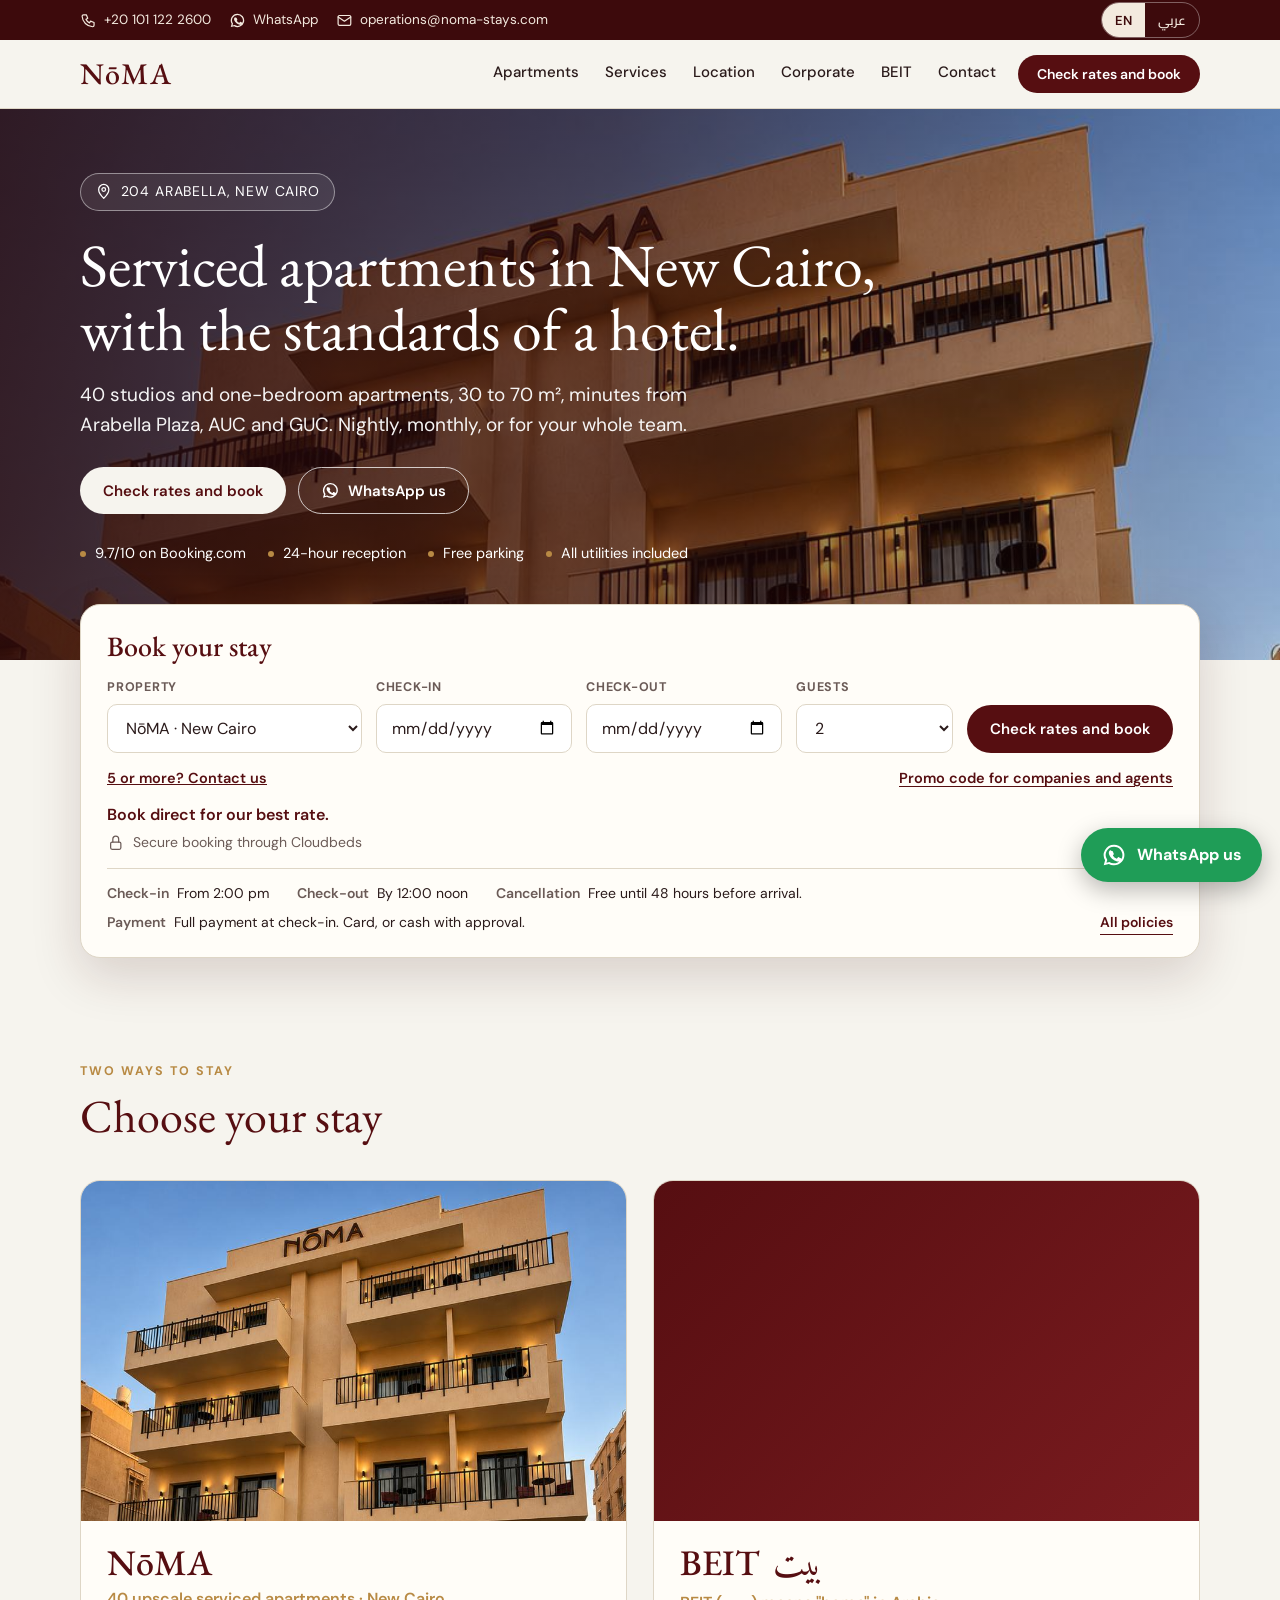
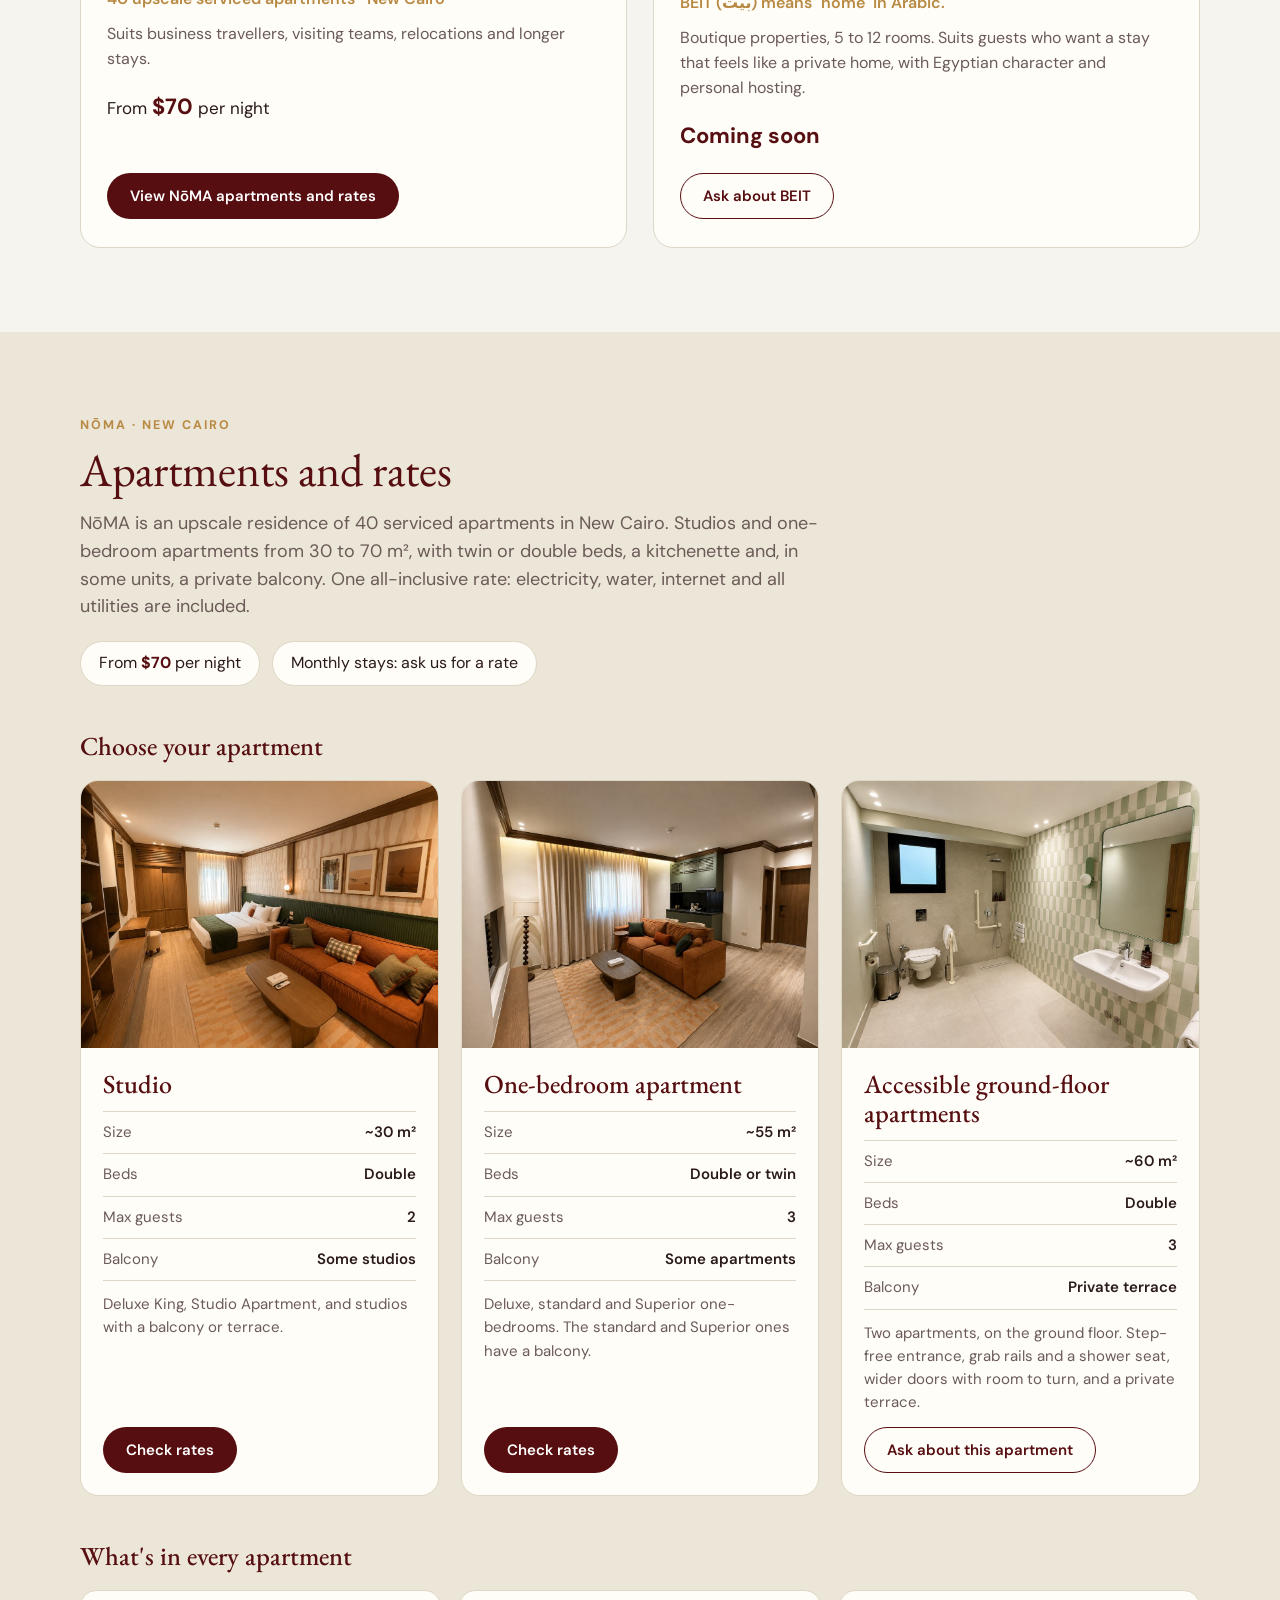
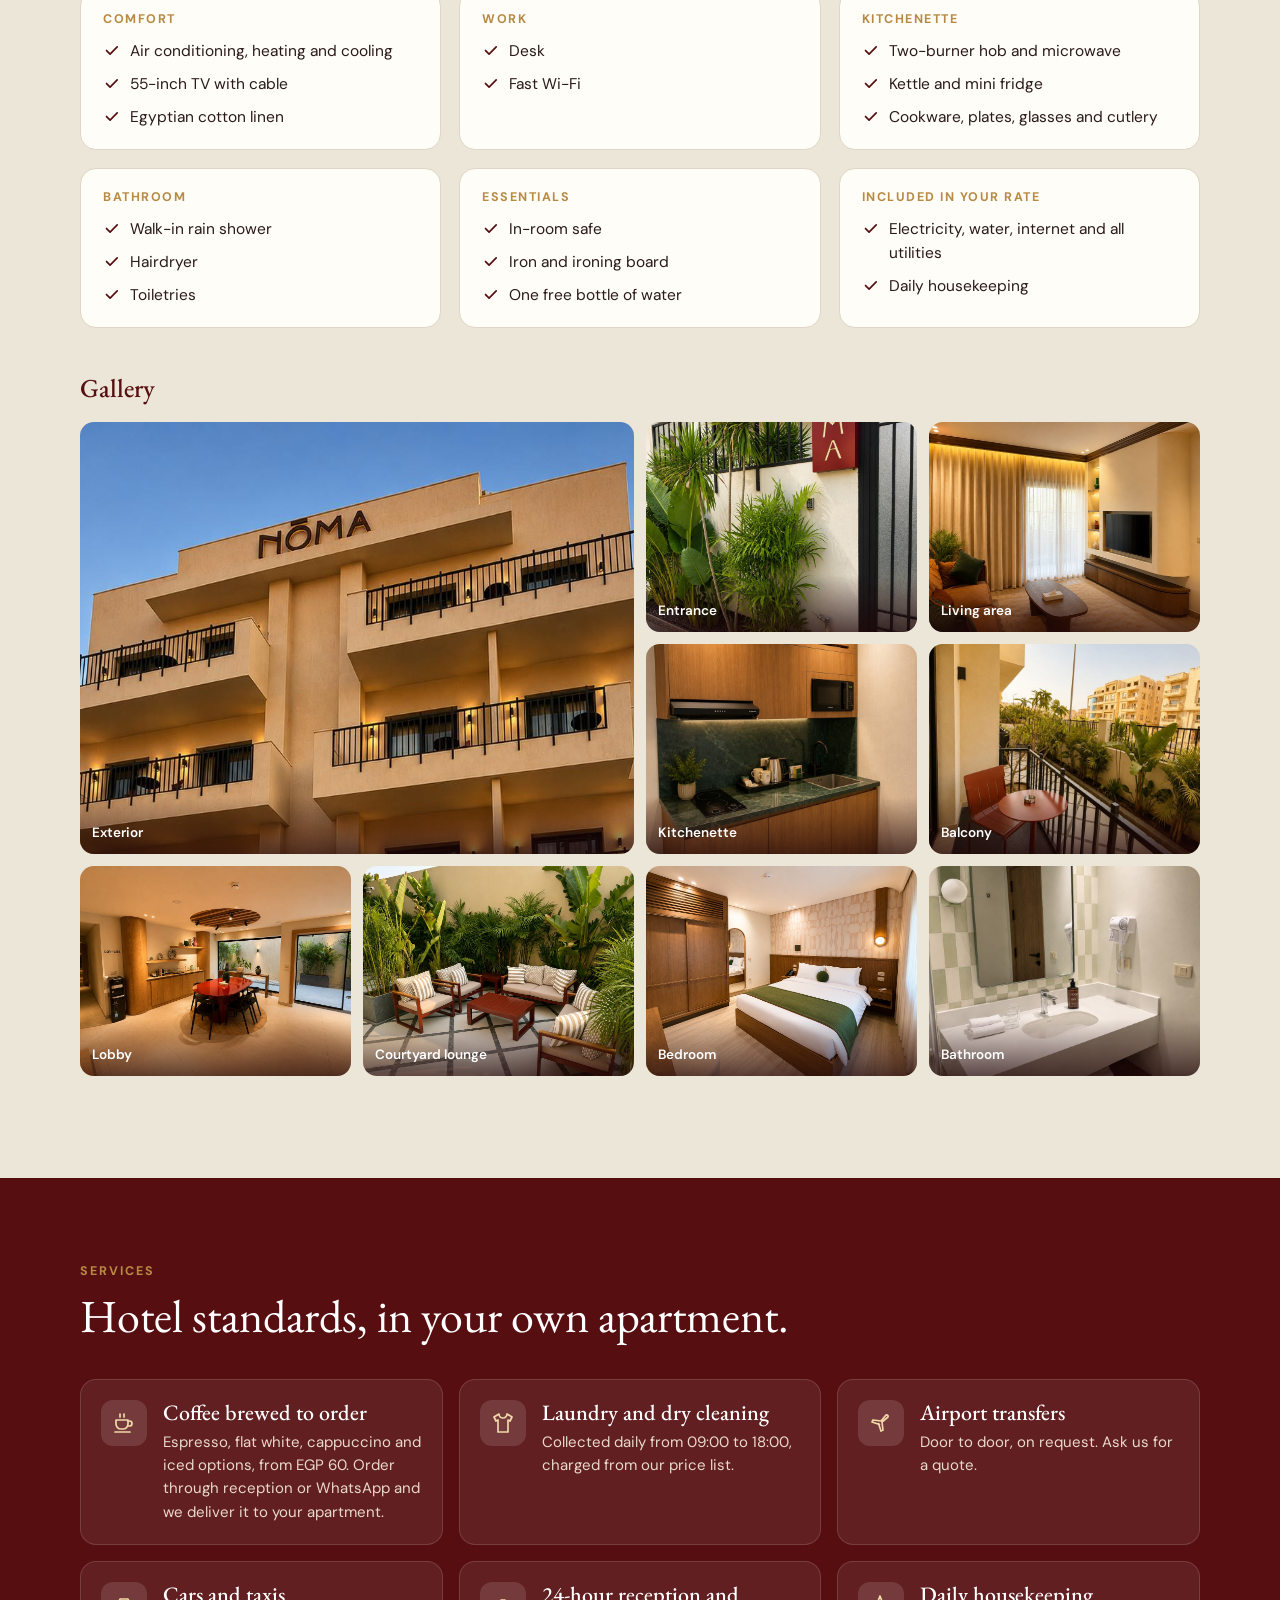
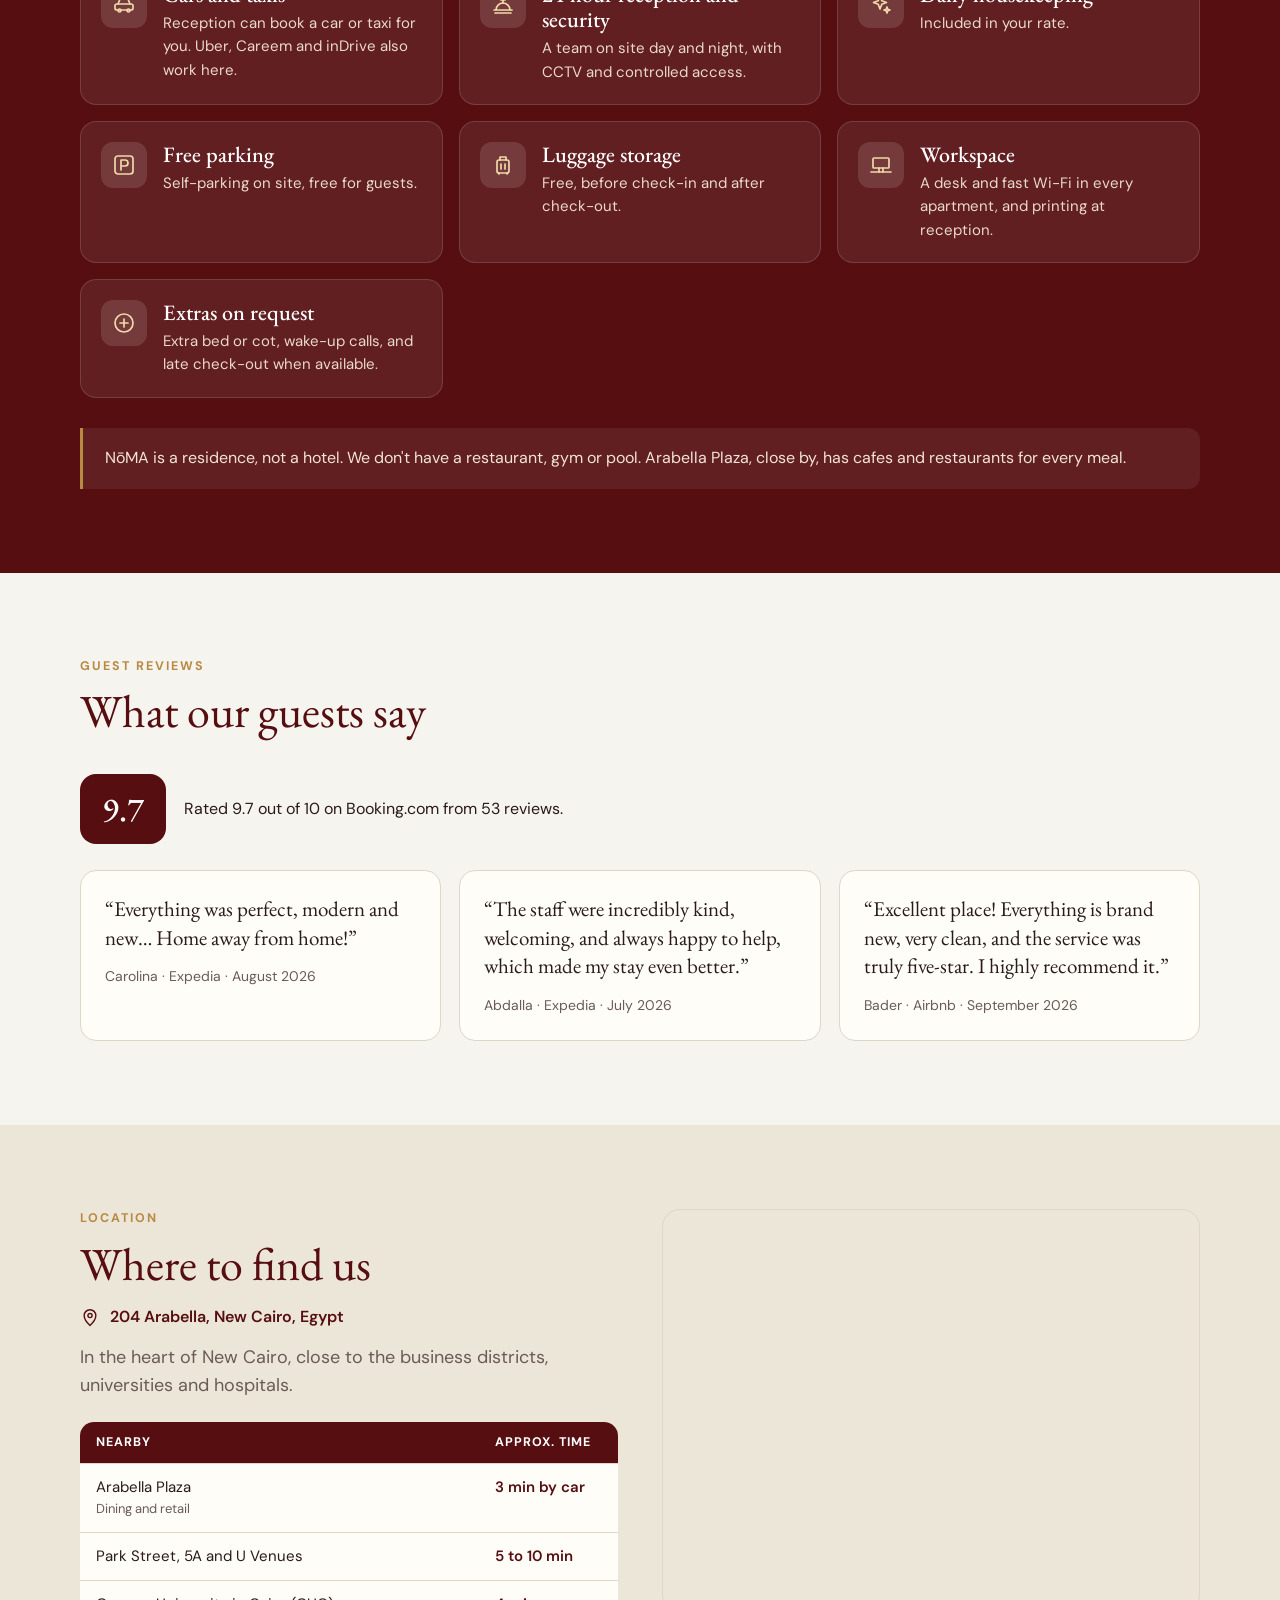
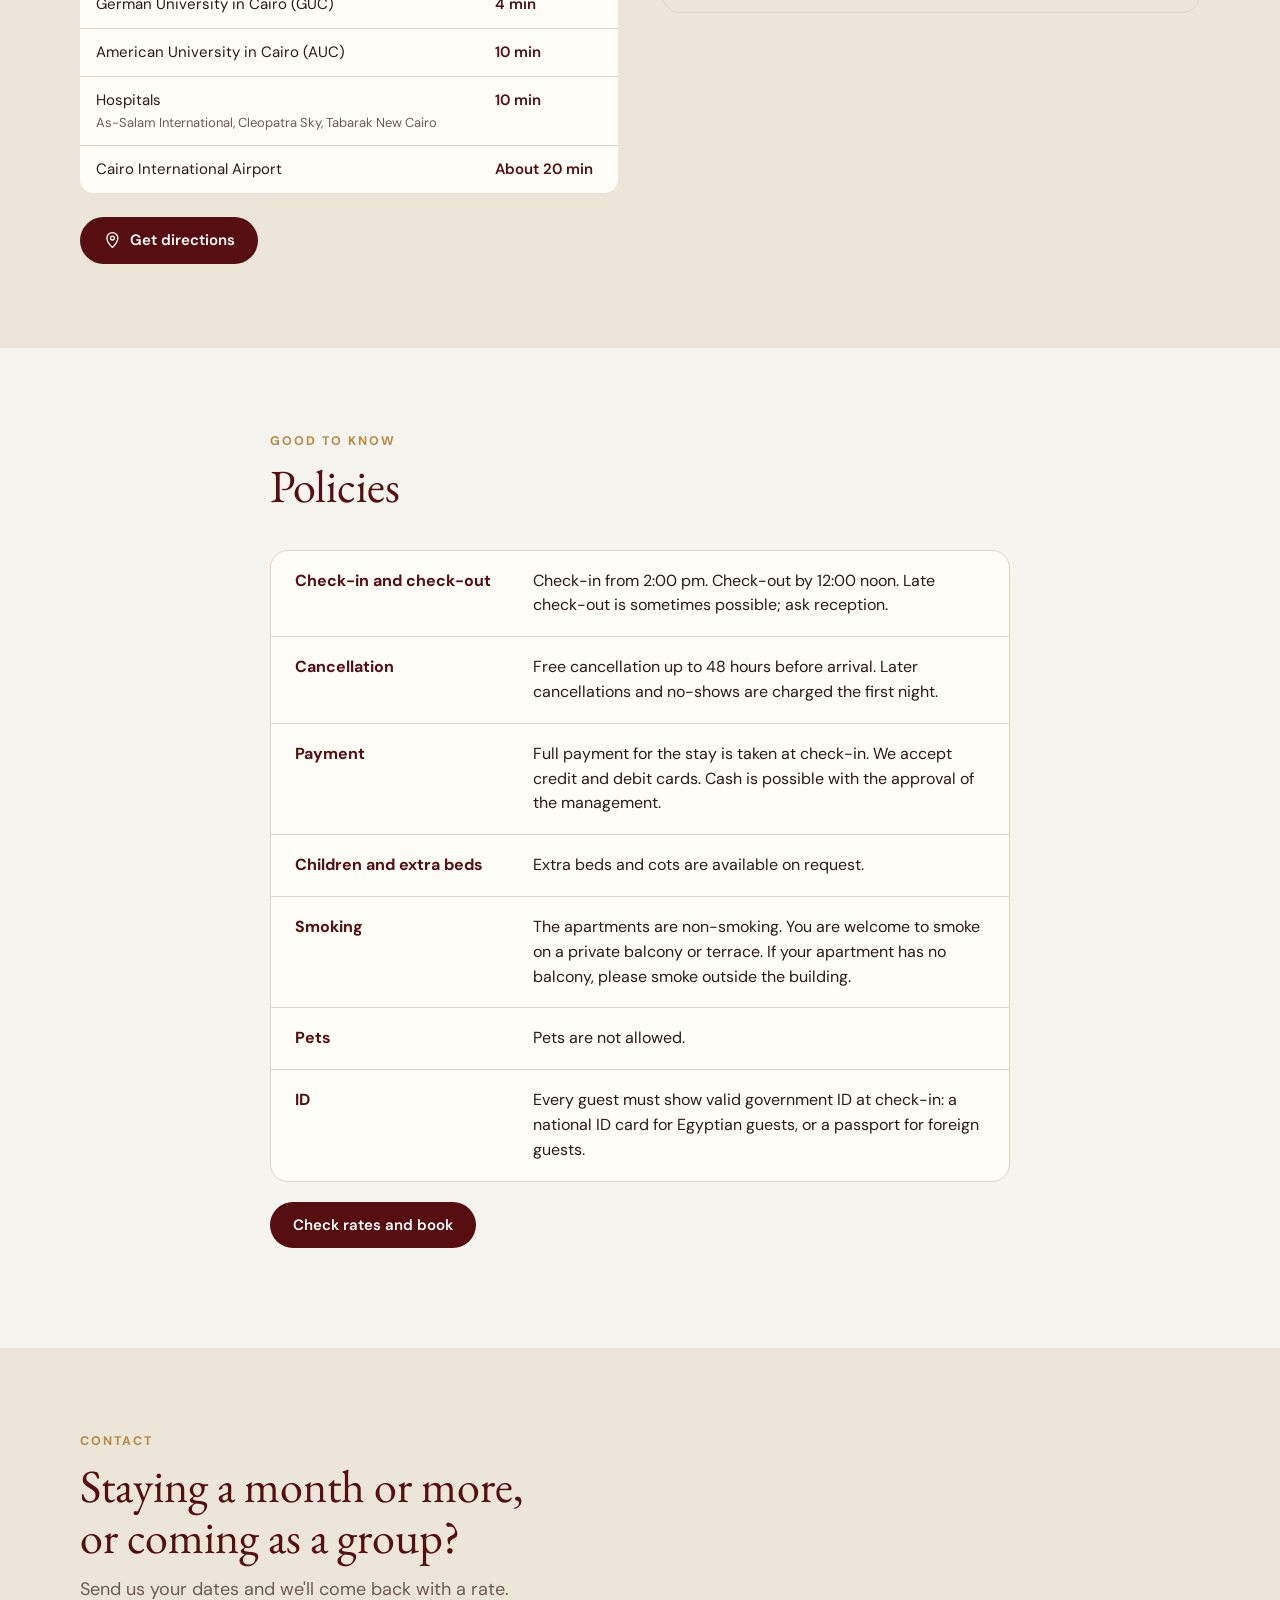
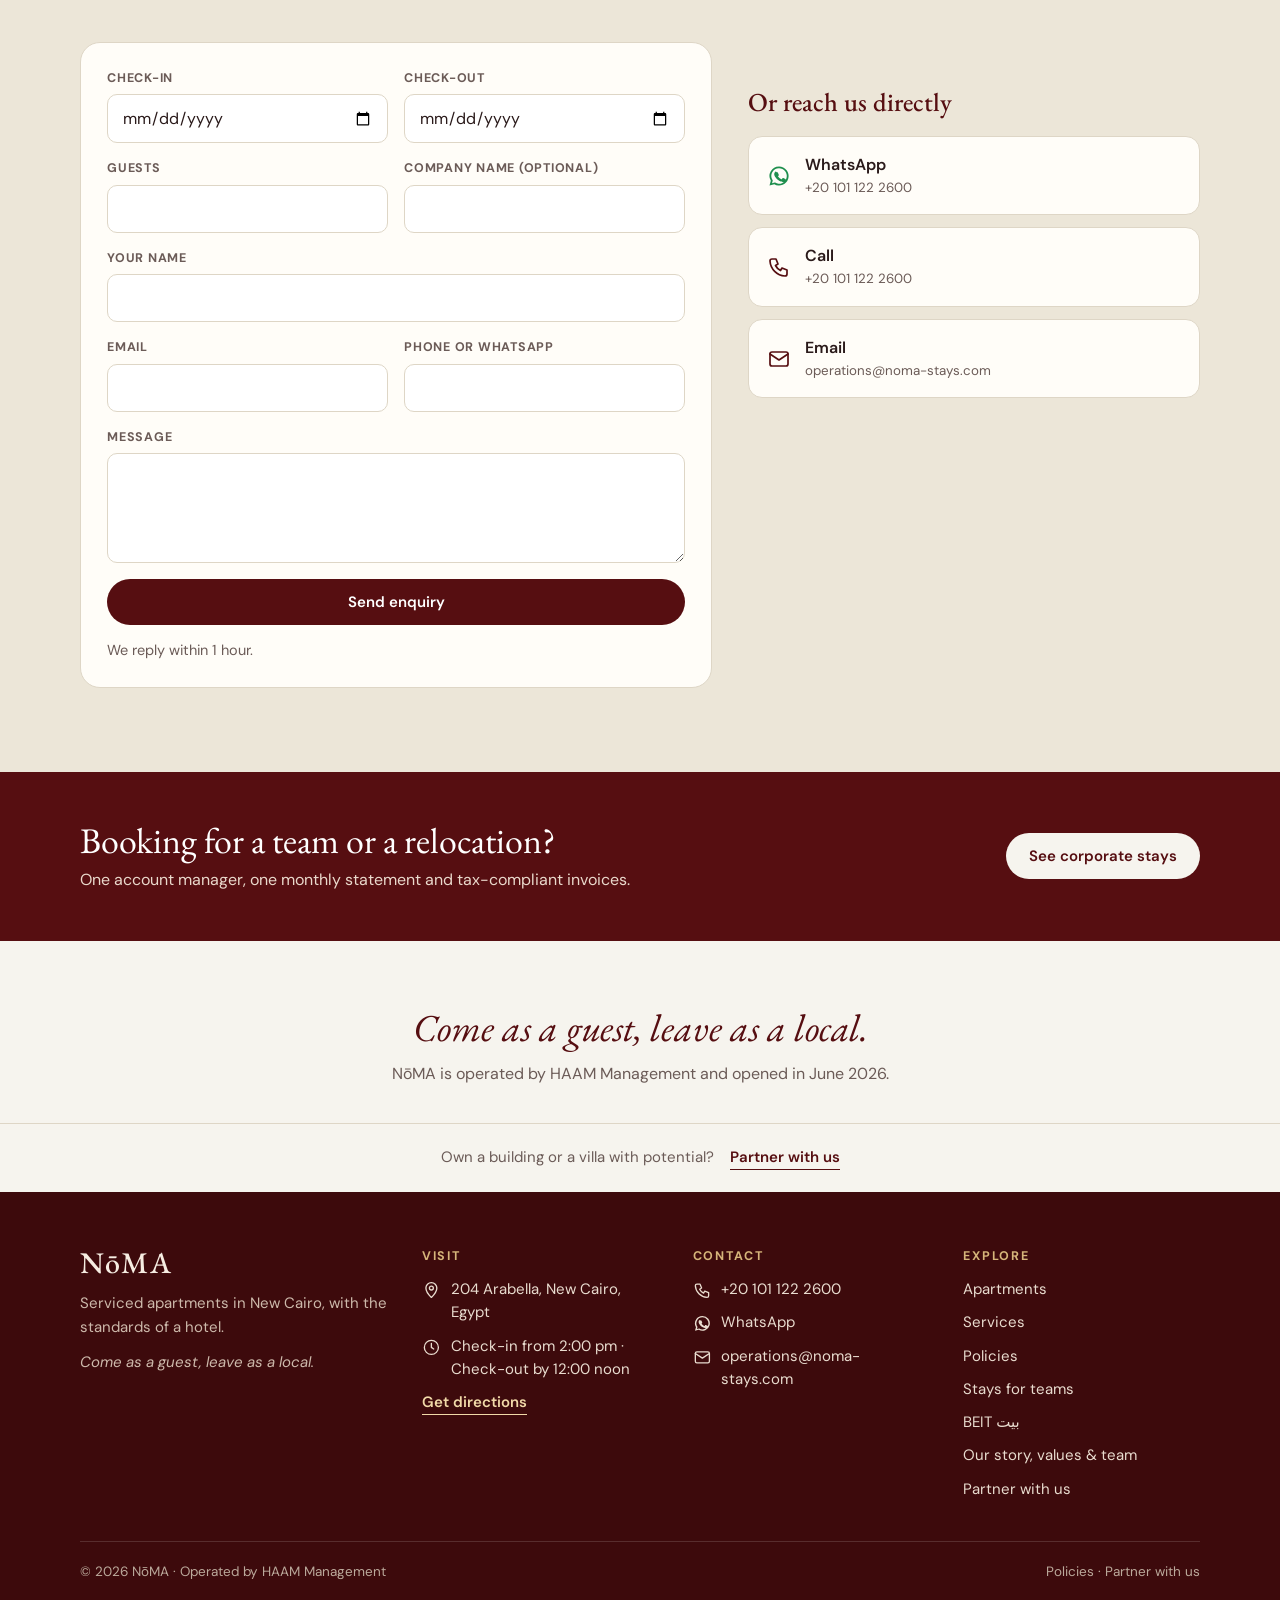
==== index.html @ feab4d56 "Google reviews sync, waitlist summaries, unified header/footer - api/reviews.js: live Google rating " ====
<!doctype html>
<html lang="en" dir="ltr">
<head>
<meta charset="utf-8">
<!-- No maximum-scale / user-scalable=no: pinch-to-zoom stays enabled -->
<meta name="viewport" content="width=device-width, initial-scale=1">
<title>NōMA Stays | Serviced apartments in New Cairo</title>
<meta name="description" content="40 serviced apartments in New Cairo. Studios and one-bedrooms with daily housekeeping, laundry and airport transfers. Book direct for the best rate.">
<meta name="theme-color" content="#4a1514">
<link rel="canonical" href="https://noma-stays.com/">
<!-- When the Arabic pages go live at their own URLs, add:
<link rel="alternate" hreflang="en" href="https://noma-stays.com/">
<link rel="alternate" hreflang="ar" href="https://noma-stays.com/ar/"> -->
<meta property="og:type" content="website">
<meta property="og:site_name" content="NōMA Stays">
<meta property="og:title" content="NōMA Stays | Serviced apartments in New Cairo">
<meta property="og:description" content="40 serviced apartments in New Cairo. Studios and one-bedrooms with daily housekeeping, laundry and airport transfers. Book direct for the best rate.">
<meta property="og:url" content="https://noma-stays.com/">
<link rel="preconnect" href="https://fonts.googleapis.com">
<link rel="preconnect" href="https://fonts.gstatic.com" crossorigin>
<link rel="stylesheet" href="https://fonts.googleapis.com/css2?family=EB+Garamond:ital,wght@0,400;0,500;1,400&family=DM+Sans:wght@400;500;600;700&family=Amiri:wght@400;700&family=Cairo:wght@400;500;600;700&display=swap">
<style>
:root{
  --maroon:#560e11; --maroon-d:#3d0a0c; --maroon-2:#7a1b1f;
  --cream:#f6f4ee; --paper:#fffdf8; --sand:#ece6d8; --ink:#2a1a1a; --muted:#6b5b57; --line:#ded6c6;
  --gold:#b88a44; --ph:#fff04d;
  --serif:"EB Garamond",Georgia,"Times New Roman",serif;
  --sans:"DM Sans",system-ui,-apple-system,"Segoe UI",Roboto,Arial,sans-serif;
  --r:14px;
}
*,*::before,*::after{box-sizing:border-box}
html{scroll-behavior:smooth;-webkit-text-size-adjust:100%}
body{margin:0;background:var(--cream);color:var(--ink);font-family:var(--sans);font-size:16px;line-height:1.55;-webkit-font-smoothing:antialiased}
[dir="rtl"] body{font-family:"Cairo","DM Sans",system-ui,sans-serif}
[dir="rtl"] h1,[dir="rtl"] h2,[dir="rtl"] h3,[dir="rtl"] .tagline,[dir="rtl"] .brand-name{font-family:"Amiri","EB Garamond",serif;font-style:normal}
img{max-width:100%;display:block}
a{color:inherit}
h1,h2,h3,h4{margin:0;font-weight:500}
p{margin:0 0 1em}
.container{width:100%;max-width:1160px;margin:0 auto;padding:0 20px}
.container.narrow{max-width:780px}
.sr-only{position:absolute;width:1px;height:1px;overflow:hidden;clip:rect(0 0 0 0);white-space:nowrap}
.skip{position:absolute;left:8px;top:-120px;background:#fff;color:var(--maroon);padding:10px 14px;z-index:100}
.skip:focus{top:8px}
:focus-visible{outline:3px solid var(--gold);outline-offset:2px}
.icon{width:1.25em;height:1.25em;flex:none;fill:none;stroke:currentColor;stroke-width:1.7;stroke-linecap:round;stroke-linejoin:round;vertical-align:-.22em}
.icon.fill{fill:currentColor;stroke:none}

/* placeholders */
.ph{background:var(--ph);color:#3a3000;padding:1px 6px;border-radius:4px;font-weight:600;font-size:.92em;font-style:normal}
.ph-photo{background:repeating-linear-gradient(45deg,#e8e3d6,#e8e3d6 12px,#efeadd 12px,#efeadd 24px);border:2px dashed #b9b19c;color:#6b6350;display:flex;align-items:center;justify-content:center;text-align:center;padding:12px;font-weight:600;border-radius:var(--r);aspect-ratio:4/3;width:100%}

/* buttons */
.btn{display:inline-flex;align-items:center;justify-content:center;gap:8px;padding:13px 22px;border-radius:999px;border:1.5px solid transparent;font:600 15px/1.2 var(--sans);text-decoration:none;cursor:pointer;transition:background .15s,color .15s,border-color .15s;text-align:center}
[dir="rtl"] .btn{font-family:"Cairo",var(--sans)}
.btn-primary{background:var(--maroon);color:#fff}
.btn-primary:hover{background:var(--maroon-d)}
.btn-outline{border-color:var(--maroon);color:var(--maroon);background:transparent}
.btn-outline:hover{background:var(--maroon);color:#fff}
.btn-light{background:var(--cream);color:var(--maroon)}
.btn-light:hover{background:#fff}
.btn-outline-light{border-color:rgba(255,255,255,.75);color:#fff}
.btn-outline-light:hover{background:rgba(255,255,255,.14)}
.btn-sm{padding:10px 18px;font-size:14px}
.btn-block{width:100%}
.link-arrow{color:var(--maroon);font-weight:600;text-decoration:none;border-bottom:1.5px solid currentColor}

/* top bar */
.topbar{background:var(--maroon-d);color:#f3e9de;font-size:13.5px}
.topbar .container{display:flex;justify-content:space-between;align-items:center;gap:12px;min-height:40px}
.topbar-contact{display:flex;gap:18px;align-items:center;flex-wrap:wrap}
.topbar a{text-decoration:none;display:inline-flex;align-items:center;gap:7px}
.topbar a:hover{text-decoration:underline}
.lang-switch{display:flex;border:1px solid rgba(255,255,255,.35);border-radius:999px;overflow:hidden}
.lang-switch button{background:transparent;border:0;color:#f3e9de;padding:5px 13px;font:600 13px var(--sans);cursor:pointer}
.lang-switch button[aria-pressed="true"]{background:#f3e9de;color:var(--maroon-d)}
.lang-switch .ar{font-family:"Cairo",var(--sans)}

/* header */
.site-header{position:sticky;top:0;z-index:50;background:rgba(246,244,238,.96);backdrop-filter:blur(8px);border-bottom:1px solid var(--line)}
.site-header .container{display:flex;align-items:center;gap:22px;min-height:68px}
.logo{display:inline-flex;align-items:center;text-decoration:none}
.logo img{height:28px;width:auto}
.logo-text{font:500 30px/1 var(--serif);color:var(--maroon);letter-spacing:.04em}
.main-nav{display:flex;gap:26px;margin-inline-start:auto}
.main-nav a{text-decoration:none;font-weight:500;font-size:15px;color:var(--ink);padding:6px 0;border-bottom:2px solid transparent}
.main-nav a:hover{border-color:var(--maroon);color:var(--maroon)}
.header-book .short{display:none}
.nav-toggle{display:none;background:transparent;border:1.5px solid var(--line);border-radius:10px;width:44px;height:44px;color:var(--maroon);cursor:pointer;align-items:center;justify-content:center}
.nav-toggle .icon{width:24px;height:24px}
.mobile-nav{display:none;background:var(--paper);border-top:1px solid var(--line);padding:6px 20px 18px}
.mobile-nav.open{display:block}
.mobile-nav>a{display:block;padding:14px 0;border-bottom:1px solid var(--line);text-decoration:none;font-weight:500}
.mobile-contact{display:flex;gap:20px;padding-top:14px;flex-wrap:wrap}
.mobile-contact a{display:inline-flex;gap:8px;align-items:center;text-decoration:none;color:var(--maroon);font-weight:600}

/* hero */
.hero{position:relative;color:#fff;background:var(--maroon-d);overflow:hidden}
.hero-img{position:absolute;inset:0;width:100%;height:100%;object-fit:cover;object-position:center 30%}
.hero::after{content:"";position:absolute;inset:0;background:linear-gradient(90deg,rgba(40,8,10,.86) 0%,rgba(40,8,10,.62) 48%,rgba(40,8,10,.12) 100%)}
[dir="rtl"] .hero::after{background:linear-gradient(270deg,rgba(40,8,10,.86) 0%,rgba(40,8,10,.62) 48%,rgba(40,8,10,.12) 100%)}
.hero-inner{position:relative;z-index:2;padding-top:64px;padding-bottom:96px;max-width:1160px}
.hero-address{display:inline-flex;align-items:center;gap:8px;text-decoration:none;font-size:14px;letter-spacing:.06em;text-transform:uppercase;border:1px solid rgba(255,255,255,.45);padding:7px 14px;border-radius:999px;margin-bottom:22px;background:rgba(255,255,255,.08)}
.hero h1{font:400 clamp(34px,5.4vw,60px)/1.08 var(--serif);max-width:15em;margin-bottom:18px;text-wrap:balance}
.hero-sub{font-size:clamp(16px,1.6vw,19px);max-width:34em;opacity:.95;margin-bottom:28px}
.hero-ctas{display:flex;gap:12px;flex-wrap:wrap;margin-bottom:28px}
.proof{list-style:none;margin:0;padding:0;display:flex;gap:10px 22px;flex-wrap:wrap;font-size:14.5px}
.proof li::before{content:"";display:inline-block;width:6px;height:6px;border-radius:50%;background:var(--gold);margin-inline-end:9px;vertical-align:middle}

/* booking */
.booking-wrap{position:relative;z-index:3;margin-top:-56px;padding-bottom:20px}
.booking{background:var(--paper);border-radius:20px;box-shadow:0 18px 50px rgba(60,20,20,.16);padding:26px 26px 22px;border:1px solid var(--line)}
.booking h2{font:500 28px/1.1 var(--serif);color:var(--maroon);margin-bottom:16px}
.booking-grid{display:grid;grid-template-columns:1.3fr 1fr 1fr .8fr auto;gap:14px;align-items:end}
.field{display:flex;flex-direction:column;gap:6px;min-width:0}
.field label{font-size:12.5px;font-weight:700;letter-spacing:.06em;text-transform:uppercase;color:var(--muted)}
[dir="rtl"] .field label{letter-spacing:0}
.field input,.field select,.field textarea{width:100%;padding:12px 14px;border:1.5px solid var(--line);border-radius:10px;background:#fff;font:16px var(--sans);color:var(--ink);min-height:48px}
[dir="rtl"] .field input,[dir="rtl"] .field select,[dir="rtl"] .field textarea{font-family:"Cairo",var(--sans)}
.field textarea{min-height:110px;resize:vertical}
.field input:focus,.field select:focus,.field textarea:focus{border-color:var(--maroon);outline:none;box-shadow:0 0 0 3px rgba(86,14,17,.14)}
.field.invalid input{border-color:#b3261e}
.booking-actions .btn{min-height:48px;white-space:nowrap}
.booking-meta{display:flex;gap:18px;flex-wrap:wrap;justify-content:space-between;margin-top:14px;font-size:14.5px}
.booking-meta a,.promo-toggle{color:var(--maroon);font-weight:600}
.promo-toggle{background:none;border:0;padding:0;cursor:pointer;font:600 14.5px var(--sans);text-decoration:underline;text-underline-offset:3px}
.promo-field{display:none;margin-top:12px;max-width:320px}
.promo-field.open{display:flex}
.form-note{min-height:0;font-size:14.5px;margin-top:10px}
.form-note:not(:empty){padding:10px 14px;border-radius:10px;background:#fbeeea;color:#7a1710}
.form-note.ok{background:#e9f3ea;color:#1d4d27}
.book-direct{margin:14px 0 4px;font-weight:600;color:var(--maroon)}
.secure{display:flex;align-items:center;gap:8px;font-size:14px;color:var(--muted);margin-bottom:14px}
.policy-mini{list-style:none;margin:0;padding:14px 0 0;border-top:1px solid var(--line);display:flex;flex-wrap:wrap;gap:8px 28px;font-size:14px}
.policy-mini li{display:flex;gap:8px;align-items:baseline}
.policy-mini strong{color:var(--muted);font-weight:600}
.policy-mini .all{margin-inline-start:auto}

/* sections */
.section{padding:84px 0}
.section.alt{background:var(--sand)}
.section.dark{background:var(--maroon);color:#f6ede2}
.section-head{max-width:760px;margin-bottom:38px}
.eyebrow{display:block;font-size:12.5px;letter-spacing:.16em;text-transform:uppercase;color:var(--gold);font-weight:700;margin-bottom:10px}
[dir="rtl"] .eyebrow{letter-spacing:0}
.section h2,.closing h2{font:400 clamp(30px,4vw,46px)/1.1 var(--serif);color:var(--maroon);text-wrap:balance}
.section.dark h2{color:#fff}
.lead{font-size:18px;color:var(--muted);margin-top:14px}
.section.dark .lead{color:#e8d8cc}
.subhead{font:500 26px/1.15 var(--serif);color:var(--maroon);margin:46px 0 18px}
.photo{width:100%;height:100%;object-fit:cover;border-radius:var(--r);background:var(--sand)}

/* brand cards */
.brand-grid{display:grid;grid-template-columns:repeat(2,1fr);gap:26px}
.brand-card{background:var(--paper);border:1px solid var(--line);border-radius:20px;overflow:hidden;display:flex;flex-direction:column}
.brand-card>.photo,.brand-card>.beit-fallback{aspect-ratio:16/10;height:auto;border-radius:0}
.beit-fallback{background:linear-gradient(135deg,var(--maroon),var(--maroon-2));display:none}
.brand-body{padding:24px 26px 28px;display:flex;flex-direction:column;gap:6px;flex:1}
.brand-name{font:500 36px/1 var(--serif);color:var(--maroon)}
.brand-name .ar-word{font-family:"Amiri",serif;margin-inline-start:6px}
.brand-meaning{color:var(--gold);font-weight:600;margin:0}
.brand-suits{color:var(--muted);margin:4px 0 8px}
.from-price{font-size:17px;margin:4px 0 14px}
.from-price strong{font-size:22px;color:var(--maroon)}
.brand-body .btn{align-self:flex-start;margin-top:auto}

/* apartments */
.price-row{display:flex;gap:12px;flex-wrap:wrap;margin-top:20px}
.price-chip{background:var(--paper);border:1px solid var(--line);border-radius:999px;padding:9px 18px;font-size:16px}
.price-chip strong{color:var(--maroon)}
.type-grid{display:grid;grid-template-columns:repeat(3,1fr);gap:22px}
.type-card{background:var(--paper);border:1px solid var(--line);border-radius:18px;overflow:hidden;display:flex;flex-direction:column}
.type-card>.photo,.type-card>.ph-photo{aspect-ratio:4/3;height:auto;border-radius:0}
.type-body{padding:22px;display:flex;flex-direction:column;gap:12px;flex:1}
.type-body h4{font:500 26px/1.1 var(--serif);color:var(--maroon)}
.specs{list-style:none;margin:0;padding:0;display:grid;gap:0;border-top:1px solid var(--line)}
.specs li{display:flex;justify-content:space-between;gap:12px;padding:9px 0;border-bottom:1px solid var(--line);font-size:15px}
.specs span{color:var(--muted)}
.specs b{font-weight:600;text-align:end}
.type-note{margin:0;color:var(--muted);font-size:15px}
.type-body .btn{margin-top:auto;align-self:flex-start}
.amenity-groups{display:grid;grid-template-columns:repeat(3,1fr);gap:18px}
.amenity-group{background:var(--paper);border:1px solid var(--line);border-radius:16px;padding:20px 22px}
.amenity-group h4{font:700 12.5px var(--sans);letter-spacing:.12em;text-transform:uppercase;color:var(--gold);margin-bottom:12px}
[dir="rtl"] .amenity-group h4{letter-spacing:0}
.checklist{list-style:none;margin:0;padding:0;display:grid;gap:9px}
.checklist li{display:flex;gap:10px;align-items:flex-start;font-size:15.5px}
.checklist .icon{color:var(--maroon);margin-top:3px;width:1.1em;height:1.1em;stroke-width:2.4}
.gallery-hint{display:none;color:var(--muted);font-size:14px;margin:-6px 0 12px}
.gallery{display:grid;grid-template-columns:repeat(4,1fr);grid-auto-rows:210px;gap:12px}
.gallery figure{margin:0;position:relative;border-radius:var(--r);overflow:hidden;background:var(--sand)}
.gallery figure .photo,.gallery figure .ph-photo{height:100%;aspect-ratio:auto;border-radius:0}
.gallery figcaption{position:absolute;left:0;right:0;bottom:0;padding:26px 12px 10px;color:#fff;font-size:13.5px;font-weight:600;background:linear-gradient(transparent,rgba(30,6,8,.7));pointer-events:none}
.gallery figure:has(.ph-photo) figcaption{display:none}
.gallery figure:nth-child(1){grid-row:span 2;grid-column:span 2}

/* services */
.service-grid{display:grid;grid-template-columns:repeat(3,1fr);gap:16px}
.service{display:flex;gap:16px;background:rgba(255,255,255,.07);border:1px solid rgba(255,255,255,.14);border-radius:16px;padding:20px}
.icon-wrap{flex:none;width:46px;height:46px;border-radius:12px;background:rgba(255,255,255,.12);display:flex;align-items:center;justify-content:center;color:#f1d9a8}
.icon-wrap .icon{width:24px;height:24px}
.service h3{font:500 22px/1.15 var(--serif);color:#fff;margin-bottom:5px}
.service p{margin:0;font-size:15px;color:#ead9cc}
.honest{margin:30px 0 0;padding:18px 22px;border-inline-start:3px solid var(--gold);background:rgba(255,255,255,.07);border-radius:0 12px 12px 0;color:#f1e4d8}
[dir="rtl"] .honest{border-radius:12px 0 0 12px}
.section.dark .ph{color:#3a3000}

/* reviews */
.review-score{display:flex;gap:18px;align-items:center;margin-bottom:26px;flex-wrap:wrap}
.score-badge{background:var(--maroon);color:#fff;font:500 34px/1 var(--serif);padding:18px 22px;border-radius:16px}
.quotes{display:grid;grid-template-columns:repeat(3,1fr);gap:18px}
.quote{margin:0;background:var(--paper);border:1px solid var(--line);border-radius:16px;padding:24px}
.quote p{font:400 21px/1.35 var(--serif);margin-bottom:14px}
.quote footer{font-size:14px;color:var(--muted)}

/* location */
.loc-grid{display:grid;grid-template-columns:1fr 1fr;gap:44px;align-items:start}
.address-line{display:flex;gap:10px;align-items:center;font-weight:600;color:var(--maroon);margin:16px 0 4px}
.nearby{width:100%;border-collapse:collapse;margin:22px 0 24px;background:var(--paper);border-radius:14px;overflow:hidden;font-size:15px}
.nearby th{text-align:start;background:var(--maroon);color:#fff;padding:11px 16px;font-size:12.5px;letter-spacing:.08em;text-transform:uppercase}
.nearby td{padding:12px 16px;border-top:1px solid var(--line);vertical-align:top}
.nearby td:last-child{white-space:nowrap;font-weight:600;color:var(--maroon)}
.nearby small{display:block;color:var(--muted);font-weight:400;font-size:13px}
.map-box{aspect-ratio:4/3;border-radius:18px;overflow:hidden;border:1px solid var(--line);background:var(--sand)}
.map-box iframe{width:100%;height:100%;border:0}
.map-note{margin:10px 0 0;font-size:14px}

/* policies */
.policies{margin:0;display:grid;gap:0;background:var(--paper);border:1px solid var(--line);border-radius:18px;overflow:hidden}
.policies>div{display:grid;grid-template-columns:220px 1fr;gap:18px;padding:18px 24px;border-top:1px solid var(--line)}
.policies>div:first-child{border-top:0}
.policies dt{font-weight:700;color:var(--maroon)}
.policies dd{margin:0}

/* contact */
.enquire-grid{display:grid;grid-template-columns:1.4fr 1fr;gap:36px;align-items:start}
.form-card{background:var(--paper);border:1px solid var(--line);border-radius:20px;padding:26px}
.form-grid{display:grid;grid-template-columns:repeat(2,1fr);gap:16px}
.form-grid .full{grid-column:1/-1}
.reply-time{margin:14px 0 0;color:var(--muted);font-size:14.5px}
.contact-list{list-style:none;margin:0;padding:0;display:grid;gap:12px}
.contact-list a{display:flex;gap:14px;align-items:center;text-decoration:none;background:var(--paper);border:1px solid var(--line);border-radius:14px;padding:16px 18px;font-weight:600}
.contact-list a:hover{border-color:var(--maroon)}
.contact-list .icon{width:24px;height:24px;color:var(--maroon)}
.contact-list .wa .icon{color:#1f8f4e}
.contact-list small{display:block;font-weight:400;color:var(--muted)}

/* band, closing, partner */
.band{background:var(--maroon);color:#fff;padding:48px 0}
.band .container{display:flex;gap:24px;align-items:center;justify-content:space-between;flex-wrap:wrap}
.band h2{font:400 clamp(26px,3vw,36px)/1.15 var(--serif);color:#fff;margin-bottom:6px}
.band p{margin:0;color:#ead9cc}
.closing{background:var(--cream);padding:64px 0 36px;text-align:center}
.tagline{font:italic 400 clamp(26px,3.4vw,38px)/1.2 var(--serif);color:var(--maroon);margin-bottom:12px}
.about-line{color:var(--muted);margin:0}
.partner-teaser{background:var(--cream);border-top:1px solid var(--line);padding:22px 0;font-size:15px}
.partner-teaser .container{display:flex;gap:16px;align-items:center;justify-content:center;flex-wrap:wrap}
.partner-teaser p{margin:0;color:var(--muted)}

/* footer */
.site-footer{background:var(--maroon-d);color:#e9dccf;padding:56px 0 24px;font-size:15px}
.footer-grid{display:grid;grid-template-columns:1.3fr 1fr 1fr 1fr;gap:34px}
.footer-brand p{margin:12px 0 0;color:#cdb9ab;max-width:22em}
.footer-col h3{font:700 12.5px var(--sans);letter-spacing:.14em;text-transform:uppercase;color:#d6b57a;margin-bottom:14px}
.footer-col ul{list-style:none;margin:0;padding:0;display:grid;gap:10px}
.footer-col li{display:flex;gap:10px;align-items:flex-start}
.footer-col li .icon{margin-top:3px}
.site-footer a{text-decoration:none}
.site-footer .link-arrow{color:#f1d9a8;border-bottom-color:#f1d9a8}
.site-footer a:hover{text-decoration:underline}
.footer-bottom{margin-top:40px;padding-top:20px;border-top:1px solid rgba(255,255,255,.14);display:flex;justify-content:space-between;gap:12px;flex-wrap:wrap;font-size:13.5px;color:#bba99b}

/* floating whatsapp */
.wa-float{position:fixed;inset-inline-end:18px;bottom:18px;z-index:60;background:#1f9d57;color:#fff;border-radius:999px;display:inline-flex;align-items:center;gap:10px;padding:14px 20px;text-decoration:none;font-weight:700;box-shadow:0 8px 24px rgba(0,0,0,.28)}
.wa-float .icon{width:26px;height:26px}

/* responsive */
@media (max-width:1020px){
  .main-nav{display:none}
  .nav-toggle{display:inline-flex;margin-inline-start:auto}
  .header-book{margin-inline-start:auto}
  .header-book+.nav-toggle{margin-inline-start:0}
  .booking-grid{grid-template-columns:1fr 1fr 1fr}
  .booking-grid .full-sm{grid-column:span 3}
  .booking-actions{grid-column:1/-1}
  .type-grid,.service-grid,.amenity-groups,.quotes{grid-template-columns:repeat(2,1fr)}
  .gallery{grid-template-columns:repeat(3,1fr)}
  .footer-grid{grid-template-columns:1fr 1fr}
}
@media (max-width:760px){
  .hide-sm,.topbar-contact a .label.hide{display:none}
  .header-book .long{display:none}.header-book .short{display:inline}
  .section{padding:58px 0}
  .hero-inner{padding-top:40px;padding-bottom:84px}
  .hero::after{background:linear-gradient(180deg,rgba(40,8,10,.55) 0%,rgba(40,8,10,.82) 100%)}
  .hero-ctas .btn{flex:1 1 100%}
  .booking{padding:20px 18px}
  .booking-grid{grid-template-columns:1fr 1fr}
  .booking-grid .full-sm{grid-column:1/-1}
  .brand-grid,.loc-grid,.enquire-grid,.type-grid,.service-grid,.amenity-groups,.quotes{grid-template-columns:1fr}
  .form-grid{grid-template-columns:1fr}
  .policies>div{grid-template-columns:1fr;gap:4px;padding:14px 18px}
  .policy-mini .all{margin-inline-start:0}
  .gallery-hint{display:block}
  .gallery{display:flex;overflow-x:auto;scroll-snap-type:x mandatory;gap:10px;padding-bottom:8px}
  .gallery figure{flex:0 0 78%;height:260px;scroll-snap-align:start}
  .gallery figure:nth-child(1){grid-row:auto;grid-column:auto}
  .gallery figure:has(.ph-photo){display:none}
  .footer-grid{grid-template-columns:1fr}
  .wa-label{display:none}
  .wa-float{padding:15px}
  .band .container{flex-direction:column;align-items:flex-start}
  .nearby td:last-child{white-space:normal}
}

/* mobile top bar: keep the EN/عربي switch fully visible */
@media (max-width:760px){.topbar-contact{gap:14px;flex-wrap:nowrap;font-size:13px}.topbar-contact a[href^="mailto"]{display:none}.lang-switch{flex:none}.topbar-contact a{white-space:nowrap}}
@media (max-width:400px){.topbar-contact{gap:12px;font-size:12.5px}.topbar-contact a[href^="https://wa.me"] .label{display:none}}
/* Cloudbeds live photos */
.type-card{position:relative}
.cb-photos[hidden]{display:none!important}
.type-card .cb-photos{position:absolute;top:12px;inset-inline-end:12px;z-index:2;display:inline-flex;align-items:center;gap:6px;border:0;border-radius:999px;padding:8px 14px;background:rgba(30,6,8,.72);color:#fff;font:600 13.5px var(--sans);cursor:pointer;backdrop-filter:blur(4px)}
.type-card .cb-photos:hover{background:rgba(30,6,8,.9)}
.cb-photos .icon{width:18px;height:18px}
.cb-more-wrap{margin:18px 0 0}
.cb-lb{position:fixed;inset:0;z-index:200;background:rgba(18,4,5,.94);display:none;flex-direction:column;align-items:center;justify-content:center;padding:56px 12px 24px}
.cb-lb.on{display:flex}
.cb-lb img{max-width:min(1100px,100%);max-height:calc(100vh - 140px);object-fit:contain;border-radius:8px;background:#2a0b0d}
.cb-lb-title{position:absolute;top:16px;inset-inline-start:18px;color:#f3e9de;font:500 20px var(--serif);max-width:70%}
.cb-lb-count{color:#d9c6b8;font-size:14px;margin-top:12px}
.cb-lb button{position:absolute;border:0;background:rgba(255,255,255,.12);color:#fff;cursor:pointer;width:48px;height:48px;border-radius:50%;font-size:26px;line-height:1;display:flex;align-items:center;justify-content:center}
.cb-lb button:hover{background:rgba(255,255,255,.24)}
.cb-lb .x{top:10px;inset-inline-end:12px}
.cb-lb .prev{left:12px;top:50%;transform:translateY(-50%)}
.cb-lb .next{right:12px;top:50%;transform:translateY(-50%)}
@media (max-width:760px){.cb-lb .prev,.cb-lb .next{top:auto;bottom:18px;transform:none}}

/* Google reviews (live from /api/reviews) */
.review-scores{display:flex;gap:14px 34px;flex-wrap:wrap;margin-bottom:26px}
.review-scores .review-score{margin-bottom:0}
.g-score{text-decoration:none;color:inherit}
.g-score[hidden],.g-attr[hidden]{display:none!important}
.g-badge{display:flex;align-items:baseline;gap:4px;background:#fff;color:var(--maroon);border:1.5px solid var(--line)}
.g-star{font-size:24px;color:#e8a33d}
.g-quote .g-stars{color:#e8a33d;letter-spacing:2px;font-size:15px;margin-bottom:8px}
.g-quote p{display:-webkit-box;-webkit-line-clamp:6;-webkit-box-orient:vertical;overflow:hidden}
.g-quote footer a{color:var(--maroon);font-weight:600;text-decoration:none}
.g-attr{margin:16px 0 0;font-size:14px;color:var(--muted)}
.g-attr a{color:var(--maroon);font-weight:600}
@media (prefers-reduced-motion:reduce){html{scroll-behavior:auto}*{transition:none!important}}

</style>
<script type="application/ld+json">
{
  "@context": "https://schema.org",
  "@type": "LodgingBusiness",
  "name": "NōMA",
  "description": "40 serviced apartments in New Cairo: studios and one-bedroom apartments with daily housekeeping, laundry and airport transfers.",
  "url": "https://noma-stays.com/",
  "telephone": "+201011222600",
  "email": "operations@noma-stays.com",
  "address": {
    "@type": "PostalAddress",
    "streetAddress": "204 Arabella",
    "addressLocality": "New Cairo",
    "addressCountry": "EG"
  },
  "geo": {"@type": "GeoCoordinates", "latitude": 29.9880527, "longitude": 31.4303714},
  "hasMap": "https://maps.google.com/?cid=15635143835366761898",
  "checkinTime": "14:00",
  "checkoutTime": "12:00",
  "numberOfRooms": 40,
  "amenityFeature": [
    {"@type": "LocationFeatureSpecification", "name": "Free parking", "value": true},
    {"@type": "LocationFeatureSpecification", "name": "Free Wi-Fi", "value": true},
    {"@type": "LocationFeatureSpecification", "name": "24-hour reception", "value": true},
    {"@type": "LocationFeatureSpecification", "name": "Daily housekeeping", "value": true},
    {"@type": "LocationFeatureSpecification", "name": "Kitchenette", "value": true},
    {"@type": "LocationFeatureSpecification", "name": "Air conditioning", "value": true}
  ]
}
</script>
</head>
<body data-page="index">
<a class="skip" href="#main" data-i18n="skip">Skip to content</a>
<svg xmlns="http://www.w3.org/2000/svg" style="display:none" aria-hidden="true">
  <symbol id="i-coffee" viewBox="0 0 24 24"><path d="M4 9h12v4a5 5 0 0 1-5 5H9a5 5 0 0 1-5-5V9z"/><path d="M16 10h1.5a2.5 2.5 0 0 1 0 5H16"/><path d="M8 3v3M12 3v3"/><path d="M3 21h15"/></symbol>
  <symbol id="i-laundry" viewBox="0 0 24 24"><path d="M8 3 3 6l2 4 2-1v12h10V9l2 1 2-4-5-3a4 4 0 0 1-8 0z"/></symbol>
  <symbol id="i-plane" viewBox="0 0 24 24"><path d="M10.5 13.5 3 11l1-2 8 1 5-6a1.5 1.5 0 0 1 2 2l-6 5 1 8-2 1-2.5-7.5z"/></symbol>
  <symbol id="i-car" viewBox="0 0 24 24"><rect x="3" y="11" width="18" height="6" rx="2"/><path d="m6 11 2-5h8l2 5"/><circle cx="7.5" cy="17.5" r="1.5"/><circle cx="16.5" cy="17.5" r="1.5"/></symbol>
  <symbol id="i-bell" viewBox="0 0 24 24"><path d="M5 17a7 7 0 0 1 14 0"/><path d="M12 10V7M10 7h4"/><path d="M3 17h18M4 20h16"/></symbol>
  <symbol id="i-sparkle" viewBox="0 0 24 24"><path d="m11 3 1.8 4.7 4.7 1.8-4.7 1.8L11 16l-1.8-4.7L4.5 9.5l4.7-1.8z"/><path d="m18 14 .8 2.2L21 17l-2.2.8L18 20l-.8-2.2L15 17l2.2-.8z"/></symbol>
  <symbol id="i-parking" viewBox="0 0 24 24"><rect x="3" y="3" width="18" height="18" rx="3"/><path d="M9 17V7h4a3 3 0 0 1 0 6H9"/></symbol>
  <symbol id="i-luggage" viewBox="0 0 24 24"><rect x="6" y="7" width="12" height="13" rx="2"/><path d="M9 7V4h6v3"/><path d="M10 11v5M14 11v5"/><path d="M8 20v1M16 20v1"/></symbol>
  <symbol id="i-desk" viewBox="0 0 24 24"><rect x="4" y="5" width="16" height="10" rx="1"/><path d="M2 19h20"/><path d="M10 15v4M14 15v4"/></symbol>
  <symbol id="i-plus" viewBox="0 0 24 24"><circle cx="12" cy="12" r="9"/><path d="M12 8v8M8 12h8"/></symbol>
  <symbol id="i-phone" viewBox="0 0 24 24"><path d="M5 4h4l2 5-2.5 1.5a11 11 0 0 0 5 5L15 13l5 2v4a2 2 0 0 1-2 2A16 16 0 0 1 3 6a2 2 0 0 1 2-2"/></symbol>
  <symbol id="i-mail" viewBox="0 0 24 24"><rect x="3" y="5" width="18" height="14" rx="2"/><path d="m3 7 9 6 9-6"/></symbol>
  <symbol id="i-pin" viewBox="0 0 24 24"><path d="M12 21s-7-6.5-7-12a7 7 0 0 1 14 0c0 5.5-7 12-7 12z"/><circle cx="12" cy="9" r="2.5"/></symbol>
  <symbol id="i-lock" viewBox="0 0 24 24"><rect x="5" y="11" width="14" height="10" rx="2"/><path d="M8 11V7a4 4 0 0 1 8 0v4"/></symbol>
  <symbol id="i-check" viewBox="0 0 24 24"><path d="m5 12 5 5L20 7"/></symbol>
  <symbol id="i-menu" viewBox="0 0 24 24"><path d="M4 7h16M4 12h16M4 17h16"/></symbol>
  <symbol id="i-bolt" viewBox="0 0 24 24"><path d="M13 2 4 14h7l-1 8 9-12h-7z"/></symbol>
  <symbol id="i-user" viewBox="0 0 24 24"><circle cx="12" cy="8" r="4"/><path d="M4 21a8 8 0 0 1 16 0"/></symbol>
  <symbol id="i-doc" viewBox="0 0 24 24"><path d="M6 3h8l4 4v14H6z"/><path d="M14 3v4h4M9 12h6M9 16h6"/></symbol>
  <symbol id="i-receipt" viewBox="0 0 24 24"><path d="M6 3h12v18l-3-2-3 2-3-2-3 2z"/><path d="M9 8h6M9 12h6"/></symbol>
  <symbol id="i-clock" viewBox="0 0 24 24"><circle cx="12" cy="12" r="9"/><path d="M12 7v5l3 2"/></symbol>
  <symbol id="i-building" viewBox="0 0 24 24"><path d="M4 21V5l8-2v18M12 7l8 2v12M3 21h18"/><path d="M7 8h2M7 12h2M7 16h2M15 12h2M15 16h2"/></symbol>
  <symbol id="i-wa" viewBox="0 0 24 24"><path d="M12 2.5a9.5 9.5 0 0 0-8.2 14.3L2.5 21.5l4.8-1.3A9.5 9.5 0 1 0 12 2.5zm0 1.8a7.7 7.7 0 1 1-3.9 14.3l-.3-.2-2.8.8.8-2.7-.2-.3A7.7 7.7 0 0 1 12 4.3zM8.9 7.6c-.2 0-.5 0-.7.3-.3.3-1 1-1 2.3s1 2.7 1.1 2.9c.2.2 2 3.1 4.9 4.2 2.4.9 2.9.8 3.4.7.5 0 1.7-.7 1.9-1.4.2-.7.2-1.3.2-1.4l-.4-.3-1.9-.9c-.3-.1-.5-.1-.7.1l-.9 1.1c-.2.2-.3.2-.6.1a6.3 6.3 0 0 1-3.1-2.7c-.2-.4.2-.4.7-1.3.1-.2 0-.3 0-.5l-.9-2.1c-.2-.5-.4-.5-.6-.5h-.5z"/></symbol>
<symbol id="i-camera" viewBox="0 0 24 24"><path d="M4 8h3l2-3h6l2 3h3v11H4z"/><circle cx="12" cy="13" r="3.5"/></symbol></svg>
<div class="topbar">
  <div class="container">
    <div class="topbar-contact">
      <a href="tel:+201011222600" aria-label="Call +20 101 122 2600"><svg class="icon"><use href="#i-phone"/></svg><span class="label" dir="ltr">+20 101 122 2600</span></a>
      <a href="https://wa.me/201011222600" data-wa target="_blank" rel="noopener" aria-label="WhatsApp"><svg class="icon fill"><use href="#i-wa"/></svg><span class="label">WhatsApp</span></a>
      <a href="mailto:operations@noma-stays.com" class="hide-sm" aria-label="Email operations@noma-stays.com"><svg class="icon"><use href="#i-mail"/></svg><span class="label">operations@noma-stays.com</span></a>
    </div>
    <div class="lang-switch" role="group" aria-label="Language">
      <button type="button" data-lang="en" aria-pressed="true">EN</button>
      <button type="button" data-lang="ar" aria-pressed="false" class="ar" lang="ar">عربي</button>
    </div>
  </div>
</div>

<header class="site-header">
  <div class="container">
    <a class="logo" href="#" aria-label="NōMA Stays home">
      <img src="https://noma-stays.com/assets/noma-wordmark-maroon.png" alt="NōMA" width="91" height="28" onerror="this.replaceWith(Object.assign(document.createElement('span'),{className:'logo-text',textContent:'NōMA'}))">
    </a>
    <nav class="main-nav" aria-label="Main">
      <a href="#apartments" data-nav="apartments" data-i18n="nav.apartments">Apartments</a>
      <a href="#services" data-nav="services" data-i18n="nav.services">Services</a>
      <a href="#location" data-nav="location" data-i18n="nav.location">Location</a>
      <a href="corporate.html" data-nav="corporate" data-i18n="nav.corporate">Corporate</a>
      <a href="https://noma-stays.com/beit.html" data-nav="beit" data-i18n="nav.beit">BEIT</a>
      <a href="#contact" data-nav="contact" data-i18n="nav.contact">Contact</a>
    </nav>
    <a class="btn btn-primary btn-sm header-book" href="#book"><span class="long" data-i18n="cta.book">Check rates and book</span><span class="short" data-i18n="cta.bookShort">Book</span></a>
    <button class="nav-toggle" type="button" aria-expanded="false" aria-controls="mobile-nav" aria-label="Menu"><svg class="icon"><use href="#i-menu"/></svg></button>
  </div>
  <nav class="mobile-nav" id="mobile-nav" aria-label="Mobile">
    <a href="#apartments" data-i18n="nav.apartments">Apartments</a>
    <a href="#services" data-i18n="nav.services">Services</a>
    <a href="#location" data-i18n="nav.location">Location</a>
    <a href="corporate.html" data-i18n="nav.corporate">Corporate</a>
    <a href="https://noma-stays.com/beit.html" data-i18n="nav.beit">BEIT</a>
    <a href="#contact" data-i18n="nav.contact">Contact</a>
    <div class="mobile-contact">
      <a href="tel:+201011222600"><svg class="icon"><use href="#i-phone"/></svg><span dir="ltr">+20 101 122 2600</span></a>
      <a href="mailto:operations@noma-stays.com"><svg class="icon"><use href="#i-mail"/></svg><span data-i18n="contact.email">Email us</span></a>
    </div>
  </nav>
</header>
<main id="main">

<!-- ============ 1. HERO ============ -->
<section class="hero" aria-labelledby="hero-title">
  <img class="hero-img" src="assets/home/hero.jpg" alt="NōMA building at dusk with private balconies, 204 Arabella, New Cairo" fetchpriority="high">
  <div class="container hero-inner">
    <a class="hero-address" href="#location"><svg class="icon"><use href="#i-pin"/></svg><span data-i18n="address.short">204 Arabella, New Cairo</span></a>
    <h1 id="hero-title" data-i18n="hero.title">Serviced apartments in New Cairo, with the standards of a hotel.</h1>
    <p class="hero-sub" data-i18n="hero.sub">40 studios and one-bedroom apartments, 30 to 70 m², minutes from Arabella Plaza, AUC and GUC. Nightly, monthly, or for your whole team.</p>
    <div class="hero-ctas">
      <a class="btn btn-light" href="#book" data-i18n="cta.book">Check rates and book</a>
      <a class="btn btn-outline-light" href="https://wa.me/201011222600" data-wa target="_blank" rel="noopener"><svg class="icon fill"><use href="#i-wa"/></svg><span data-i18n="cta.whatsapp">WhatsApp us</span></a>
    </div>
    <ul class="proof">
      <li data-i18n="proof.score">9.7/10 on Booking.com</li>
      <li data-i18n="proof.reception">24-hour reception</li>
      <li data-i18n="proof.parking">Free parking</li>
      <li data-i18n="proof.utilities">All utilities included</li>
    </ul>
  </div>
</section>

<!-- ============ 2. BOOKING BOX ============ -->
<section class="booking-wrap" id="book" aria-labelledby="book-title">
  <div class="container">
    <form class="booking" id="booking-form" novalidate>
      <h2 id="book-title" data-i18n="book.title">Book your stay</h2>
      <div class="booking-grid">
        <div class="field full-sm">
          <label for="bk-property" data-i18n="book.property">Property</label>
          <select id="bk-property" name="property">
            <option value="noma" data-i18n="book.optNoma">NōMA · New Cairo</option>
          </select>
        </div>
        <div class="field">
          <label for="bk-in" data-i18n="book.checkin">Check-in</label>
          <input type="date" id="bk-in" name="checkin" required>
        </div>
        <div class="field">
          <label for="bk-out" data-i18n="book.checkout">Check-out</label>
          <input type="date" id="bk-out" name="checkout" required>
        </div>
        <div class="field full-sm">
          <label for="bk-guests" data-i18n="book.guests">Guests</label>
          <select id="bk-guests" name="guests">
            <option value="1">1</option>
            <option value="2" selected>2</option>
            <option value="3">3</option>
            <option value="4">4</option>
          </select>
        </div>
        <div class="booking-actions">
          <button type="submit" class="btn btn-primary btn-block" data-i18n="cta.book">Check rates and book</button>
        </div>
      </div>

      <div class="booking-meta">
        <a href="#contact" data-i18n="book.more">5 or more? Contact us</a>
        <button type="button" class="promo-toggle" aria-expanded="false" aria-controls="promo-field" data-i18n="book.promoToggle">Promo code for companies and agents</button>
      </div>
      <div class="field promo-field" id="promo-field">
        <label for="bk-promo" data-i18n="book.promo">Promo code</label>
        <input type="text" id="bk-promo" name="promo" autocomplete="off" autocapitalize="characters">
      </div>

      <div class="form-note" id="booking-note" role="status" aria-live="polite"></div>

      <p class="book-direct" data-i18n-html="book.direct">Book direct for our best rate.</p>
      <p class="secure"><svg class="icon"><use href="#i-lock"/></svg><span data-i18n="book.secure">Secure booking through Cloudbeds</span></p>

      <ul class="policy-mini" aria-label="Key policies">
        <li><strong data-i18n="pol.checkin">Check-in</strong><span data-i18n="pol.checkinVal">From 2:00 pm</span></li>
        <li><strong data-i18n="pol.checkout">Check-out</strong><span data-i18n="pol.checkoutVal">By 12:00 noon</span></li>
        <li><strong data-i18n="pol.cancel">Cancellation</strong><span data-i18n="pol.cancelMini">Free until 48 hours before arrival.</span></li>
        <li><strong data-i18n="pol.payment">Payment</strong><span data-i18n="pol.payMini">Full payment at check-in. Card, or cash with approval.</span></li>
        <li class="all"><a class="link-arrow" href="#policies" data-i18n="pol.all">All policies</a></li>
      </ul>
    </form>
  </div>
</section>

<!-- ============ BRAND CARDS ============ -->
<section class="section" id="stays" aria-labelledby="stays-title">
  <div class="container">
    <div class="section-head">
      <span class="eyebrow" data-i18n="stays.eyebrow">Two ways to stay</span>
      <h2 id="stays-title" data-i18n="stays.title">Choose your stay</h2>
    </div>
    <div class="brand-grid">
      <article class="brand-card">
        <img class="photo" src="assets/home/noma-card.jpg" loading="lazy" decoding="async" alt="NōMA building with private balconies, New Cairo" style="object-position:center 30%">
        <div class="brand-body">
          <h3 class="brand-name">NōMA</h3>
          <p class="brand-meaning" data-i18n="stays.nomaWhat">40 upscale serviced apartments · New Cairo</p>
          <p class="brand-suits" data-i18n="stays.nomaSuits">Suits business travellers, visiting teams, relocations and longer stays.</p>
          <p class="from-price" data-i18n-html="stays.nomaFrom">From <strong>$70</strong> per night</p>
          <a class="btn btn-primary" href="#apartments" data-property="noma" data-i18n="stays.nomaCta">View NōMA apartments and rates</a>
        </div>
      </article>
      <article class="brand-card">
        <img class="photo" src="https://noma-stays.com/assets/hero-beit/1.jpg" alt="Arched wooden doorway of a BEIT boutique property" loading="lazy" onerror="this.outerHTML='<div class=&quot;beit-fallback&quot; style=&quot;display:block&quot;></div>'">
        <div class="brand-body">
          <h3 class="brand-name">BEIT <span class="ar-word" lang="ar">بيت</span></h3>
          <p class="brand-meaning" data-i18n="stays.beitMeaning">BEIT (بيت) means "home" in Arabic.</p>
          <p class="brand-suits"><span data-i18n="stays.beitWhat">Boutique properties, 5 to 12 rooms.</span> <span data-i18n="stays.beitSuits">Suits guests who want a stay that feels like a private home, with Egyptian character and personal hosting.</span></p>
          <p class="from-price" data-i18n-html="stays.beitSoon"><strong>Coming soon</strong></p>
          <a class="btn btn-outline" href="https://wa.me/201011222600" data-wa="beit" target="_blank" rel="noopener" data-i18n="stays.beitCta">Ask about BEIT</a>
        </div>
      </article>
    </div>
  </div>
</section>

<!-- ============ 3. NōMA ============ -->
<section class="section alt" id="apartments" aria-labelledby="apt-title">
  <div class="container">
    <div class="section-head">
      <span class="eyebrow" data-i18n="apt.eyebrow">NōMA · New Cairo</span>
      <h2 id="apt-title" data-i18n="apt.title">Apartments and rates</h2>
      <p class="lead" data-i18n="apt.intro">NōMA is an upscale residence of 40 serviced apartments in New Cairo. Studios and one-bedroom apartments from 30 to 70 m², with twin or double beds, a kitchenette and, in some units, a private balcony. One all-inclusive rate: electricity, water, internet and all utilities are included.</p>
      <div class="price-row">
        <span class="price-chip" data-i18n-html="apt.fromNight">From <strong>$70</strong> per night</span>
        <span class="price-chip" data-i18n="apt.monthAsk">Monthly stays: ask us for a rate</span>
      </div>
    </div>

    <h3 class="subhead" data-i18n="apt.typesTitle">Choose your apartment</h3>
    <div class="type-grid">
      <article class="type-card cb-card">
        <img class="photo" src="assets/home/studio.jpg" loading="lazy" decoding="async" alt="Studio at NōMA with bed, sofa and TV in one room"><button type="button" class="cb-photos" data-cb-match="studio" hidden><svg class="icon"><use href="#i-camera"/></svg><span data-i18n="cb.see">See photos</span> <span class="cb-n"></span></button>
        <div class="type-body">
          <h4 data-i18n="apt.studio">Studio</h4>
          <ul class="specs">
            <li><span data-i18n="spec.size">Size</span><b>~30 m²</b></li>
            <li><span data-i18n="spec.beds">Beds</span><b data-i18n="v.double">Double</b></li>
            <li><span data-i18n="spec.guests">Max guests</span><b>2</b></li>
            <li><span data-i18n="spec.balcony">Balcony</span><b data-i18n="v.someStudios">Some studios</b></li>
          </ul>
          <p class="type-note" data-i18n="apt.studioNote">Deluxe King, Studio Apartment, and studios with a balcony or terrace.</p>
          <a class="btn btn-primary" href="#book" data-property="noma" data-i18n="cta.checkRates">Check rates</a>
        </div>
      </article>
      <article class="type-card cb-card">
        <img class="photo" src="assets/home/one-bedroom.jpg" loading="lazy" decoding="async" alt="Living area of a one-bedroom apartment at NōMA with sofa and open kitchenette"><button type="button" class="cb-photos" data-cb-match="one-bedroom" hidden><svg class="icon"><use href="#i-camera"/></svg><span data-i18n="cb.see">See photos</span> <span class="cb-n"></span></button>
        <div class="type-body">
          <h4 data-i18n="apt.onebed">One-bedroom apartment</h4>
          <ul class="specs">
            <li><span data-i18n="spec.size">Size</span><b>~55 m²</b></li>
            <li><span data-i18n="spec.beds">Beds</span><b data-i18n="v.doubleTwin">Double or twin</b></li>
            <li><span data-i18n="spec.guests">Max guests</span><b>3</b></li>
            <li><span data-i18n="spec.balcony">Balcony</span><b data-i18n="v.someApts">Some apartments</b></li>
          </ul>
          <p class="type-note" data-i18n="apt.onebedNote">Deluxe, standard and Superior one-bedrooms. The standard and Superior ones have a balcony.</p>
          <a class="btn btn-primary" href="#book" data-property="noma" data-i18n="cta.checkRates">Check rates</a>
        </div>
      </article>
      <article class="type-card cb-card">
        <img class="photo" src="assets/home/accessible-bathroom.jpg" loading="lazy" decoding="async" alt="Accessible bathroom with grab rails and a fold-down shower seat at NōMA"><button type="button" class="cb-photos" data-cb-match="disab|access" hidden><svg class="icon"><use href="#i-camera"/></svg><span data-i18n="cb.see">See photos</span> <span class="cb-n"></span></button>
        <div class="type-body">
          <h4 data-i18n="apt.access">Accessible ground-floor apartments</h4>
          <ul class="specs">
            <li><span data-i18n="spec.size">Size</span><b>~60 m²</b></li>
            <li><span data-i18n="spec.beds">Beds</span><b data-i18n="v.double">Double</b></li>
            <li><span data-i18n="spec.guests">Max guests</span><b>3</b></li>
            <li><span data-i18n="spec.balcony">Balcony</span><b data-i18n="v.terrace">Private terrace</b></li>
          </ul>
          <p class="type-note"><span data-i18n="apt.accessNote">Two apartments, on the ground floor.</span> <span data-i18n="apt.accessFeatures">Step-free entrance, grab rails and a shower seat, wider doors with room to turn, and a private terrace.</span></p>
          <a class="btn btn-outline" href="https://wa.me/201011222600" data-wa="access" target="_blank" rel="noopener" data-i18n="cta.askApt">Ask about this apartment</a>
        </div>
      </article>
    </div>

    <h3 class="subhead" data-i18n="apt.everyTitle">What's in every apartment</h3>
    <div class="amenity-groups">
      <div class="amenity-group">
        <h4 data-i18n="am.comfort">Comfort</h4>
        <ul class="checklist">
          <li><svg class="icon"><use href="#i-check"/></svg><span data-i18n="am.ac">Air conditioning, heating and cooling</span></li>
          <li><svg class="icon"><use href="#i-check"/></svg><span data-i18n="am.tv">55-inch TV with cable</span></li>
          <li><svg class="icon"><use href="#i-check"/></svg><span data-i18n="am.linen">Egyptian cotton linen</span></li>
        </ul>
      </div>
      <div class="amenity-group">
        <h4 data-i18n="am.work">Work</h4>
        <ul class="checklist">
          <li><svg class="icon"><use href="#i-check"/></svg><span data-i18n="am.desk">Desk</span></li>
          <li><svg class="icon"><use href="#i-check"/></svg><span data-i18n="am.wifi">Fast Wi-Fi</span></li>
        </ul>
      </div>
      <div class="amenity-group">
        <h4 data-i18n="am.kitchen">Kitchenette</h4>
        <ul class="checklist">
          <li><svg class="icon"><use href="#i-check"/></svg><span data-i18n="am.hob">Two-burner hob and microwave</span></li>
          <li><svg class="icon"><use href="#i-check"/></svg><span data-i18n="am.kettle">Kettle and mini fridge</span></li>
          <li><svg class="icon"><use href="#i-check"/></svg><span data-i18n="am.cookware">Cookware, plates, glasses and cutlery</span></li>
        </ul>
      </div>
      <div class="amenity-group">
        <h4 data-i18n="am.bath">Bathroom</h4>
        <ul class="checklist">
          <li><svg class="icon"><use href="#i-check"/></svg><span data-i18n="am.shower">Walk-in rain shower</span></li>
          <li><svg class="icon"><use href="#i-check"/></svg><span data-i18n="am.dryer">Hairdryer</span></li>
          <li><svg class="icon"><use href="#i-check"/></svg><span data-i18n="am.toiletries">Toiletries</span></li>
        </ul>
      </div>
      <div class="amenity-group">
        <h4 data-i18n="am.essentials">Essentials</h4>
        <ul class="checklist">
          <li><svg class="icon"><use href="#i-check"/></svg><span data-i18n="am.safe">In-room safe</span></li>
          <li><svg class="icon"><use href="#i-check"/></svg><span data-i18n="am.iron">Iron and ironing board</span></li>
          <li><svg class="icon"><use href="#i-check"/></svg><span data-i18n="am.water">One free bottle of water</span></li>
        </ul>
      </div>
      <div class="amenity-group">
        <h4 data-i18n="am.included">Included in your rate</h4>
        <ul class="checklist">
          <li><svg class="icon"><use href="#i-check"/></svg><span data-i18n="am.utilities">Electricity, water, internet and all utilities</span></li>
          <li><svg class="icon"><use href="#i-check"/></svg><span data-i18n="am.housekeeping">Daily housekeeping</span></li>
        </ul>
      </div>
    </div>

    <h3 class="subhead" data-i18n="apt.galleryTitle">Gallery</h3>
    <p class="gallery-hint" data-i18n="apt.swipe">Swipe to see more</p>
    <div class="gallery">
      <figure><img class="photo" src="assets/home/hero.jpg" loading="lazy" decoding="async" alt="NōMA building with private balconies at dusk"><figcaption data-i18n="g.exterior">Exterior</figcaption></figure>
      <figure><img class="photo" src="assets/home/entrance.jpg" loading="lazy" decoding="async" alt="Entrance to NōMA with the logo and garden planting"><figcaption data-i18n="g.entrance">Entrance</figcaption></figure>
      <figure><img class="photo" src="assets/home/living-area.jpg" loading="lazy" decoding="async" alt="Living area with sofa and 55-inch TV"><figcaption data-i18n="g.living">Living area</figcaption></figure>
      <figure><img class="photo" src="assets/home/kitchenette.jpg" loading="lazy" decoding="async" alt="Kitchenette with hob, microwave and cupboards"><figcaption data-i18n="g.kitchen">Kitchenette</figcaption></figure>
      <figure><img class="photo" src="assets/home/balcony.jpg" loading="lazy" decoding="async" alt="Private balcony with table and chairs overlooking New Cairo"><figcaption data-i18n="g.balcony">Balcony</figcaption></figure>
      <figure><img class="photo" src="assets/home/lobby.jpg" loading="lazy" decoding="async" alt="NōMA lobby with dining table and coffee counter"><figcaption data-i18n="g.lobby">Lobby</figcaption></figure>
      <figure><img class="photo" src="assets/home/courtyard.jpg" loading="lazy" decoding="async" alt="Courtyard lounge at NōMA with garden seating"><figcaption data-i18n="g.courtyard">Courtyard lounge</figcaption></figure>
      <figure><img class="photo" src="assets/home/bedroom.jpg" loading="lazy" decoding="async" alt="Bedroom with Egyptian cotton linen at NōMA"><figcaption data-i18n="g.bedroom">Bedroom</figcaption></figure>
      <figure><img class="photo" src="assets/home/bathroom.jpg" loading="lazy" decoding="async" alt="Bathroom with walk-in rain shower at NōMA"><figcaption data-i18n="g.bathroom">Bathroom</figcaption></figure>
    </div>
    <p class="cb-more-wrap"><button type="button" class="btn btn-outline cb-photos cb-all" data-cb-match="." hidden><svg class="icon"><use href="#i-camera"/></svg><span data-i18n="cb.all">See all apartment photos</span> <span class="cb-n"></span></button></p>
  </div>
</section>

<!-- ============ 4. SERVICES ============ -->
<section class="section dark" id="services" aria-labelledby="svc-title">
  <div class="container">
    <div class="section-head">
      <span class="eyebrow" data-i18n="svc.eyebrow">Services</span>
      <h2 id="svc-title" data-i18n="svc.title">Hotel standards, in your own apartment.</h2>
    </div>
    <div class="service-grid">
      <div class="service"><div class="icon-wrap"><svg class="icon"><use href="#i-coffee"/></svg></div><div><h3 data-i18n="svc.coffee">Coffee brewed to order</h3><p data-i18n-html="svc.coffeeTxt">Espresso, flat white, cappuccino and iced options, from EGP 60. Order through reception or WhatsApp and we deliver it to your apartment.</p></div></div>
      <div class="service"><div class="icon-wrap"><svg class="icon"><use href="#i-laundry"/></svg></div><div><h3 data-i18n="svc.laundry">Laundry and dry cleaning</h3><p data-i18n="svc.laundryTxt">Collected daily from 09:00 to 18:00, charged from our price list.</p></div></div>
      <div class="service"><div class="icon-wrap"><svg class="icon"><use href="#i-plane"/></svg></div><div><h3 data-i18n="svc.airport">Airport transfers</h3><p data-i18n-html="svc.airportTxt">Door to door, on request. Ask us for a quote.</p></div></div>
      <div class="service"><div class="icon-wrap"><svg class="icon"><use href="#i-car"/></svg></div><div><h3 data-i18n="svc.cars">Cars and taxis</h3><p data-i18n="svc.carsTxt">Reception can book a car or taxi for you. Uber, Careem and inDrive also work here.</p></div></div>
      <div class="service"><div class="icon-wrap"><svg class="icon"><use href="#i-bell"/></svg></div><div><h3 data-i18n="svc.reception">24-hour reception and security</h3><p data-i18n="svc.receptionTxt">A team on site day and night, with CCTV and controlled access.</p></div></div>
      <div class="service"><div class="icon-wrap"><svg class="icon"><use href="#i-sparkle"/></svg></div><div><h3 data-i18n="svc.housekeeping">Daily housekeeping</h3><p data-i18n="svc.housekeepingTxt">Included in your rate.</p></div></div>
      <div class="service"><div class="icon-wrap"><svg class="icon"><use href="#i-parking"/></svg></div><div><h3 data-i18n="svc.parking">Free parking</h3><p data-i18n="svc.parkingTxt">Self-parking on site, free for guests.</p></div></div>
      <div class="service"><div class="icon-wrap"><svg class="icon"><use href="#i-luggage"/></svg></div><div><h3 data-i18n="svc.luggage">Luggage storage</h3><p data-i18n="svc.luggageTxt">Free, before check-in and after check-out.</p></div></div>
      <div class="service"><div class="icon-wrap"><svg class="icon"><use href="#i-desk"/></svg></div><div><h3 data-i18n="svc.work">Workspace</h3><p data-i18n="svc.workTxt">A desk and fast Wi-Fi in every apartment, and printing at reception.</p></div></div>
      <div class="service"><div class="icon-wrap"><svg class="icon"><use href="#i-plus"/></svg></div><div><h3 data-i18n="svc.extras">Extras on request</h3><p data-i18n="svc.extrasTxt">Extra bed or cot, wake-up calls, and late check-out when available.</p></div></div>
    </div>
    <p class="honest" data-i18n="svc.honest">NōMA is a residence, not a hotel. We don't have a restaurant, gym or pool. Arabella Plaza, close by, has cafes and restaurants for every meal.</p>
  </div>
</section>

<!-- ============ 6a. REVIEWS ============ -->
<section class="section" id="reviews" aria-labelledby="rev-title">
  <div class="container">
    <div class="section-head">
      <span class="eyebrow" data-i18n="rev.eyebrow">Guest reviews</span>
      <h2 id="rev-title" data-i18n="rev.title">What our guests say</h2>
    </div>
    <div class="review-scores">
      <div class="review-score">
        <div class="score-badge">9.7</div>
        <p style="margin:0" data-i18n-html="rev.summary">Rated 9.7 out of 10 on Booking.com from 53 reviews.</p>
      </div>
      <a class="review-score g-score" id="g-score" href="https://maps.google.com/?cid=15635143835366761898" target="_blank" rel="noopener" hidden>
        <div class="score-badge g-badge"><span class="g-rating"></span><span class="g-star" aria-hidden="true">★</span></div>
        <p class="g-summary" style="margin:0"></p>
      </a>
    </div>
    <div class="quotes" id="quotes">
      <blockquote class="quote"><p>“Everything was perfect, modern and new… Home away from home!”</p><footer>Carolina · Expedia · August 2026</footer></blockquote>
      <blockquote class="quote"><p>“The staff were incredibly kind, welcoming, and always happy to help, which made my stay even better.”</p><footer>Abdalla · Expedia · July 2026</footer></blockquote>
      <blockquote class="quote"><p>“Excellent place! Everything is brand new, very clean, and the service was truly five-star. I highly recommend it.”</p><footer>Bader · Airbnb · September 2026</footer></blockquote>
    </div>
    <p class="g-attr" id="g-attr" hidden><span class="g-attr-txt">Reviews from Google</span> · <a id="g-all" href="https://maps.google.com/?cid=15635143835366761898" target="_blank" rel="noopener">See all reviews on Google</a></p>
  </div>
</section>

<!-- ============ 5. LOCATION ============ -->
<section class="section alt" id="location" aria-labelledby="loc-title">
  <div class="container loc-grid">
    <div>
      <span class="eyebrow" data-i18n="loc.eyebrow">Location</span>
      <h2 id="loc-title" data-i18n="loc.title">Where to find us</h2>
      <p class="address-line"><svg class="icon"><use href="#i-pin"/></svg><span data-i18n="address.full">204 Arabella, New Cairo, Egypt</span></p>
      <p class="lead" data-i18n="loc.lead">In the heart of New Cairo, close to the business districts, universities and hospitals.</p>
      <table class="nearby">
        <thead><tr><th scope="col" data-i18n="loc.place">Nearby</th><th scope="col" data-i18n="loc.time">Approx. time</th></tr></thead>
        <tbody>
          <tr><td><span data-i18n="loc.arabella">Arabella Plaza</span><small data-i18n="loc.arabellaSub">Dining and retail</small></td><td data-i18n="loc.t3">3 min by car</td></tr>
          <tr><td><span data-i18n="loc.venues">Park Street, 5A and U Venues</span></td><td data-i18n="loc.t510">5 to 10 min</td></tr>
          <tr><td><span data-i18n="loc.guc">German University in Cairo (GUC)</span></td><td data-i18n="loc.t4">4 min</td></tr>
          <tr><td><span data-i18n="loc.auc">American University in Cairo (AUC)</span></td><td data-i18n="loc.t10">10 min</td></tr>
          <tr><td><span data-i18n="loc.hospitals">Hospitals</span><small data-i18n="loc.hospitalsSub">As-Salam International, Cleopatra Sky, Tabarak New Cairo</small></td><td data-i18n="loc.t10">10 min</td></tr>
          <tr><td><span data-i18n="loc.airport">Cairo International Airport</span></td><td data-i18n="loc.t20">About 20 min</td></tr>
        </tbody>
      </table>
      <a class="btn btn-primary" href="https://www.google.com/maps/dir/?api=1&amp;destination=29.9880527,31.4303714" target="_blank" rel="noopener"><svg class="icon"><use href="#i-pin"/></svg><span data-i18n="cta.directions">Get directions</span></a>
    </div>
    <div>
      <div class="map-box">
        <iframe title="Map showing NōMA at 204 Arabella, New Cairo" loading="lazy" referrerpolicy="no-referrer-when-downgrade"
          src="https://maps.google.com/maps?q=29.9880527,31.4303714&amp;z=16&amp;output=embed"></iframe>
      </div>
    </div>
  </div>
</section>

<!-- ============ 6b. POLICIES ============ -->
<section class="section" id="policies" aria-labelledby="pol-title">
  <div class="container narrow">
    <div class="section-head">
      <span class="eyebrow" data-i18n="pol.eyebrow">Good to know</span>
      <h2 id="pol-title" data-i18n="pol.title">Policies</h2>
    </div>
    <dl class="policies">
      <div><dt data-i18n="pol.checkinout">Check-in and check-out</dt><dd data-i18n="pol.checkinoutVal">Check-in from 2:00 pm. Check-out by 12:00 noon. Late check-out is sometimes possible; ask reception.</dd></div>
      <div><dt data-i18n="pol.cancel">Cancellation</dt><dd><span data-i18n="pol.cancelVal">Free cancellation up to 48 hours before arrival. Later cancellations and no-shows are charged the first night.</span></dd></div>
      <div><dt data-i18n="pol.payment">Payment</dt><dd><span data-i18n="pol.payVal">Full payment for the stay is taken at check-in. We accept credit and debit cards. Cash is possible with the approval of the management.</span></dd></div>
      <div><dt data-i18n="pol.children">Children and extra beds</dt><dd><span data-i18n="pol.childrenVal">Extra beds and cots are available on request.</span></dd></div>
      <div><dt data-i18n="pol.smoking">Smoking</dt><dd><span data-i18n="pol.smokingVal">The apartments are non-smoking. You are welcome to smoke on a private balcony or terrace. If your apartment has no balcony, please smoke outside the building.</span></dd></div>
      <div><dt data-i18n="pol.pets">Pets</dt><dd><span data-i18n="pol.petsVal">Pets are not allowed.</span></dd></div>
      <div><dt data-i18n="pol.id">ID</dt><dd><span data-i18n="pol.idVal">Every guest must show valid government ID at check-in: a national ID card for Egyptian guests, or a passport for foreign guests.</span></dd></div>
    </dl>
    <p style="margin-top:20px"><a class="btn btn-primary" href="#book" data-i18n="cta.book">Check rates and book</a></p>
  </div>
</section>

<!-- ============ 7. CONTACT + ENQUIRY ============ -->
<section class="section alt" id="contact" aria-labelledby="contact-title">
  <div class="container">
    <div class="section-head">
      <span class="eyebrow" data-i18n="contact.eyebrow">Contact</span>
      <h2 id="contact-title" data-i18n="contact.title">Staying a month or more, or coming as a group?</h2>
      <p class="lead" data-i18n="contact.lead">Send us your dates and we'll come back with a rate.</p>
    </div>
    <div class="enquire-grid">
      <form class="form-card enquiry-form" id="enquiry-form" data-type="Long stay / group enquiry" novalidate>
        <div class="form-grid">
          <div class="field"><label for="eq-in" data-i18n="book.checkin">Check-in</label><input type="date" id="eq-in" name="checkin" required></div>
          <div class="field"><label for="eq-out" data-i18n="book.checkout">Check-out</label><input type="date" id="eq-out" name="checkout" required></div>
          <div class="field"><label for="eq-guests" data-i18n="book.guests">Guests</label><input type="number" id="eq-guests" name="guests" min="1" inputmode="numeric" required></div>
          <div class="field"><label for="eq-company" data-i18n="form.company">Company name (optional)</label><input type="text" id="eq-company" name="company" autocomplete="organization"></div>
          <div class="field full"><label for="eq-name" data-i18n="form.name">Your name</label><input type="text" id="eq-name" name="name" autocomplete="name" required></div>
          <div class="field"><label for="eq-email" data-i18n="form.email">Email</label><input type="email" id="eq-email" name="email" autocomplete="email" required></div>
          <div class="field"><label for="eq-phone" data-i18n="form.phone">Phone or WhatsApp</label><input type="tel" id="eq-phone" name="phone" autocomplete="tel" dir="ltr"></div>
          <div class="field full"><label for="eq-msg" data-i18n="form.message">Message</label><textarea id="eq-msg" name="message"></textarea></div>
          <div class="field full"><button type="submit" class="btn btn-primary btn-block" data-i18n="form.send">Send enquiry</button></div>
        </div>
        <div class="form-note" role="status" aria-live="polite"></div>
        <p class="reply-time" data-i18n-html="form.reply">We reply within 1 hour.</p>
      </form>
      <div>
        <h3 class="subhead" data-i18n="contact.direct">Or reach us directly</h3>
        <ul class="contact-list">
          <li><a class="wa" href="https://wa.me/201011222600" data-wa target="_blank" rel="noopener"><svg class="icon fill"><use href="#i-wa"/></svg><span>WhatsApp<small dir="ltr">+20 101 122 2600</small></span></a></li>
          <li><a href="tel:+201011222600"><svg class="icon"><use href="#i-phone"/></svg><span><span data-i18n="contact.call">Call</span><small dir="ltr">+20 101 122 2600</small></span></a></li>
          <li><a href="mailto:operations@noma-stays.com"><svg class="icon"><use href="#i-mail"/></svg><span><span data-i18n="contact.emailLabel">Email</span><small>operations@noma-stays.com</small></span></a></li>
        </ul>
      </div>
    </div>
  </div>
</section>

<!-- ============ CORPORATE TEASER ============ -->
<section class="band" aria-labelledby="band-title">
  <div class="container">
    <div>
      <h2 id="band-title" data-i18n="band.title">Booking for a team or a relocation?</h2>
      <p data-i18n="band.text">One account manager, one monthly statement and tax-compliant invoices.</p>
    </div>
    <a class="btn btn-light" href="corporate.html" data-i18n="band.cta">See corporate stays</a>
  </div>
</section>

<!-- ============ CLOSING ============ -->
<section class="closing">
  <div class="container narrow">
    <p class="tagline" data-i18n="tagline">Come as a guest, leave as a local.</p>
    <p class="about-line" data-i18n-html="about.line">NōMA is operated by HAAM Management and opened in June 2026.</p>
  </div>
</section>

<!-- ============ PARTNER (moved down, low emphasis) ============ -->
<aside class="partner-teaser">
  <div class="container">
    <p data-i18n="partner.teaser">Own a building or a villa with potential?</p>
    <a class="link-arrow" href="https://noma-stays.com/partner.html" data-i18n="footer.partner">Partner with us</a>
  </div>
</aside>

</main>
<footer class="site-footer">
  <div class="container">
    <div class="footer-grid">
      <div class="footer-brand">
        <img src="https://noma-stays.com/assets/noma-wordmark-cream.png" alt="NōMA" width="117" height="36" style="height:36px;width:auto" onerror="this.replaceWith(Object.assign(document.createElement('span'),{className:'logo-text',textContent:'NōMA',style:'color:#f6ede2'}))">
        <p data-i18n="footer.blurb">Serviced apartments in New Cairo, with the standards of a hotel.</p>
        <p><em data-i18n="tagline">Come as a guest, leave as a local.</em></p>
      </div>
      <div class="footer-col">
        <h3 data-i18n="footer.visit">Visit</h3>
        <ul>
          <li><svg class="icon"><use href="#i-pin"/></svg><span data-i18n="address.full">204 Arabella, New Cairo, Egypt</span></li>
          <li><svg class="icon"><use href="#i-clock"/></svg><span data-i18n="footer.times">Check-in from 2:00 pm · Check-out by 12:00 noon</span></li>
          <li><a class="link-arrow" href="https://www.google.com/maps/dir/?api=1&amp;destination=29.9880527,31.4303714" target="_blank" rel="noopener" data-i18n="cta.directions">Get directions</a></li>
        </ul>
      </div>
      <div class="footer-col">
        <h3 data-i18n="footer.contact">Contact</h3>
        <ul>
          <li><svg class="icon"><use href="#i-phone"/></svg><a href="tel:+201011222600" dir="ltr">+20 101 122 2600</a></li>
          <li><svg class="icon fill"><use href="#i-wa"/></svg><a href="https://wa.me/201011222600" data-wa target="_blank" rel="noopener">WhatsApp</a></li>
          <li><svg class="icon"><use href="#i-mail"/></svg><a href="mailto:operations@noma-stays.com">operations@noma-stays.com</a></li>
        </ul>
      </div>
      <div class="footer-col">
        <h3 data-i18n="footer.explore">Explore</h3>
        <ul>
          <li><a href="#apartments" data-i18n="nav.apartments">Apartments</a></li>
          <li><a href="#services" data-i18n="nav.services">Services</a></li>
          <li><a href="#policies" data-i18n="footer.policies">Policies</a></li>
          <li><a href="corporate.html" data-i18n="footer.corporate">Stays for teams</a></li>
          <li><a href="https://noma-stays.com/beit.html" data-i18n="footer.beit">BEIT بيت</a></li>
          <li><a href="https://noma-stays.com/about.html" data-i18n="footer.about">Our story, values &amp; team</a></li>
          <li><a href="https://noma-stays.com/partner.html" data-i18n="footer.partner">Partner with us</a></li>
        </ul>
      </div>
    </div>
    <div class="footer-bottom">
      <span>© <span data-year>2026</span> NōMA · <span data-i18n="footer.operator">Operated by HAAM Management</span></span>
      <span><a href="#policies" data-i18n="footer.policies">Policies</a> · <a href="https://noma-stays.com/partner.html" data-i18n="footer.partner">Partner with us</a></span>
    </div>
  </div>
</footer>

<a class="wa-float" href="https://wa.me/201011222600" data-wa target="_blank" rel="noopener" aria-label="WhatsApp us">
  <svg class="icon fill"><use href="#i-wa"/></svg><span class="wa-label" data-i18n="cta.whatsapp">WhatsApp us</span>
</a>

<script>
(function(){
'use strict';
var WA='201011222600';
var CB='https://us2.cloudbeds.com/en/reservation/q3dbO7/';
var PH_TIME='<span class="ph">[TIME]</span>';
var EGP='<span class="ph">[EGP ___]</span>';

/* ---------- Arabic text (English is read from the page itself) ---------- */
var AR={
'skip':'انتقل إلى المحتوى',
'nav.apartments':'الشقق','nav.services':'الخدمات','nav.location':'الموقع','nav.corporate':'للشركات','nav.beit':'بيت','nav.contact':'تواصل معنا',
'cta.book':'اعرف الأسعار واحجز','cta.bookShort':'احجز','contact.email':'راسلنا',
'address.short':'204 أرابيلا، القاهرة الجديدة',
'hero.title':'شقق فندقية في القاهرة الجديدة، بمعايير الفنادق.',
'hero.sub':'40 شقة استوديو وشقة بغرفة نوم، من 30 إلى 70 م²، على بُعد دقائق من أرابيلا بلازا والجامعة الأمريكية والجامعة الألمانية. إقامة يومية أو شهرية أو لفريق عملك بالكامل.',
'cta.whatsapp':'راسلنا على واتساب',
'proof.reception':'استقبال على مدار الساعة','proof.parking':'موقف سيارات مجاني','proof.utilities':'جميع المرافق مشمولة',
'book.title':'احجز إقامتك','book.property':'العقار','book.optNoma':'نوما · القاهرة الجديدة','book.optBeit':'بيت',
'book.checkin':'تسجيل الوصول','book.checkout':'تسجيل المغادرة','book.guests':'عدد الضيوف',
'book.more':'5 ضيوف أو أكثر؟ تواصل معنا','book.promoToggle':'كود خصم للشركات والوكلاء','book.promo':'كود الخصم',
'book.direct':'احجز مباشرة: أفضل سعر <span class="ph">[AND THE PERK I WILL CONFIRM]</span>',
'book.secure':'حجز آمن عبر Cloudbeds',
'pol.checkin':'تسجيل الوصول','pol.checkinVal':'من الساعة 2:00 ظهرًا','pol.checkout':'تسجيل المغادرة','pol.checkoutVal':'قبل الساعة 12:00 ظهرًا',
'pol.cancel':'الإلغاء','pol.payment':'الدفع','pol.all':'كل السياسات',
'stays.eyebrow':'طريقتان للإقامة','stays.title':'اختر إقامتك',
'stays.nomaWhat':'40 شقة فندقية راقية · القاهرة الجديدة',
'stays.nomaSuits':'مناسبة لرجال الأعمال والفرق الزائرة والانتقال للعمل والإقامات الطويلة.',
'stays.nomaFrom':'ابتداءً من <strong>'+EGP+'</strong> لليلة',
'stays.nomaCta':'شاهد شقق نوما وأسعارها',
'stays.beitMeaning':'«بيت» تعني "المنزل" بالعربية.',
'stays.beitWhat':'عقارات بوتيك من 5 إلى 12 غرفة.',
'stays.beitFrom':'ابتداءً من <strong>'+EGP+'</strong> لليلة',
'stays.beitCta':'شاهد بيت',
'apt.eyebrow':'نوما · القاهرة الجديدة','apt.title':'الشقق والأسعار',
'apt.intro':'نوما إقامة راقية من 40 شقة فندقية في القاهرة الجديدة. استوديوهات وشقق بغرفة نوم من 30 إلى 70 م²، بأسرّة مفردة أو مزدوجة، ومطبخ صغير، وشرفة خاصة في بعض الوحدات. سعر واحد شامل: الكهرباء والمياه والإنترنت وجميع المرافق مشمولة.',
'apt.fromNight':'ابتداءً من <strong>'+EGP+'</strong> لليلة','apt.fromMonth':'ابتداءً من <strong>'+EGP+'</strong> للشهر',
'apt.typesTitle':'اختر شقتك','apt.studio':'استوديو','spec.size':'المساحة','spec.beds':'الأسرّة','spec.guests':'الحد الأقصى للضيوف','spec.balcony':'الشرفة',
'cta.checkRates':'اعرف الأسعار','apt.onebed':'شقة بغرفة نوم','apt.access':'شقة مهيأة لذوي الاحتياجات في الطابق الأرضي',
'apt.accessNote':'شقة واحدة في الطابق الأرضي.','cta.askApt':'اسأل عن هذه الشقة',
'apt.everyTitle':'ما تجده في كل شقة',
'am.comfort':'الراحة','am.ac':'تكييف للتبريد والتدفئة','am.tv':'تلفزيون 55 بوصة مع قنوات','am.linen':'مفروشات من القطن المصري',
'am.work':'العمل','am.desk':'مكتب','am.wifi':'إنترنت واي فاي سريع',
'am.kitchen':'المطبخ الصغير','am.hob':'موقد بشعلتين وميكروويف','am.kettle':'غلاية وثلاجة صغيرة','am.cookware':'أواني طهي وأطباق وكؤوس وأدوات مائدة',
'am.bath':'الحمام','am.shower':'دش مطري واسع','am.dryer':'مجفف شعر','am.toiletries':'مستلزمات استحمام',
'am.essentials':'الأساسيات','am.safe':'خزنة داخل الشقة','am.iron':'مكواة ولوح كي','am.water':'زجاجة مياه مجانية',
'am.included':'مشمول في السعر','am.utilities':'الكهرباء والمياه والإنترنت وجميع المرافق','am.housekeeping':'خدمة تنظيف يومية',
'apt.galleryTitle':'معرض الصور','apt.swipe':'اسحب لمشاهدة المزيد',
'g.exterior':'الواجهة','g.entrance':'المدخل','g.living':'منطقة المعيشة','g.kitchen':'المطبخ الصغير','g.balcony':'الشرفة','g.lobby':'اللوبي',
'g.courtyard':'جلسة الحديقة','g.bedroom':'غرفة النوم','g.bathroom':'الحمام','g.coffee':'ركن القهوة',
'svc.eyebrow':'الخدمات','svc.title':'معايير الفنادق، داخل شقتك.',
'svc.coffee':'قهوة تُحضَّر عند الطلب',
'svc.coffeeTxt':'إسبريسو وفلات وايت وكابتشينو ومشروبات مثلجة، ابتداءً من 60 جنيهًا. <span class="ph">[WHERE AND WHEN IT IS SERVED]</span>',
'svc.laundry':'الغسيل والتنظيف الجاف','svc.laundryTxt':'نستلم يوميًا من 9:00 صباحًا حتى 6:00 مساءً، بحسب قائمة الأسعار.',
'svc.airport':'التوصيل من وإلى المطار','svc.airportTxt':'من الباب إلى الباب، عند الطلب. ابتداءً من <span class="ph">[EGP ___]</span>.',
'svc.cars':'السيارات وسيارات الأجرة','svc.carsTxt':'يمكن للاستقبال حجز سيارة أو تاكسي لك. تعمل أيضًا أوبر وكريم وإن درايف هنا.',
'svc.reception':'استقبال وأمن على مدار الساعة','svc.receptionTxt':'فريق في الموقع ليلًا ونهارًا، مع كاميرات مراقبة ودخول منظّم.',
'svc.housekeeping':'تنظيف يومي','svc.housekeepingTxt':'مشمول في السعر.',
'svc.parking':'موقف سيارات مجاني','svc.parkingTxt':'موقف ذاتي داخل المبنى، مجاني للنزلاء.',
'svc.luggage':'حفظ الحقائب','svc.luggageTxt':'مجانًا، قبل تسجيل الوصول وبعد تسجيل المغادرة.',
'svc.work':'مساحة عمل','svc.workTxt':'مكتب وإنترنت سريع في كل شقة، وطباعة في الاستقبال.',
'svc.extras':'إضافات عند الطلب','svc.extrasTxt':'سرير إضافي أو سرير أطفال، خدمة الإيقاظ، وتسجيل مغادرة متأخر عند التوفر.',
'svc.honest':'نوما إقامة سكنية وليست فندقًا. لا يوجد لدينا مطعم أو نادٍ رياضي أو مسبح. وفي أرابيلا بلازا القريبة مقاهٍ ومطاعم لكل الوجبات.',
'rev.eyebrow':'آراء الضيوف','rev.title':'ماذا يقول ضيوفنا',
'rev.summary':'التقييم <span class="ph">[SCORE]</span> على <span class="ph">[PLATFORM]</span> من <span class="ph">[NUMBER OF REVIEWS]</span> تقييم.',
'loc.eyebrow':'الموقع','loc.title':'أين تجدنا',
'address.full':'204 أرابيلا، القاهرة الجديدة، مصر',
'loc.lead':'في قلب القاهرة الجديدة، بالقرب من مناطق الأعمال والجامعات والمستشفيات.',
'loc.place':'بالقرب منا','loc.time':'الوقت التقريبي',
'loc.arabella':'أرابيلا بلازا','loc.arabellaSub':'مطاعم ومتاجر',
'loc.venues':'بارك ستريت و5A ويو فينيوز','loc.t510':'5 إلى 10 دقائق',
'loc.guc':'الجامعة الألمانية بالقاهرة','loc.t4':'4 دقائق',
'loc.auc':'الجامعة الأمريكية بالقاهرة','loc.t10':'10 دقائق',
'loc.hospitals':'المستشفيات','loc.hospitalsSub':'السلام الدولي، كليوباترا سكاي، طيبة نيو كايرو',
'loc.airport':'مطار القاهرة الدولي','cta.directions':'احصل على الاتجاهات',
'pol.eyebrow':'معلومات مفيدة','pol.title':'السياسات',
'pol.checkinout':'تسجيل الوصول والمغادرة','pol.checkinoutVal':'تسجيل الوصول من الساعة 2:00 ظهرًا. تسجيل المغادرة قبل 12:00 ظهرًا. المغادرة المتأخرة ممكنة أحيانًا؛ اسأل الاستقبال.',
'pol.children':'الأطفال والأسرّة الإضافية','pol.childrenVal':'الأسرّة الإضافية وأسرّة الأطفال متاحة عند الطلب.',
'pol.smoking':'التدخين','pol.pets':'الحيوانات الأليفة','pol.id':'إثبات الهوية',
'contact.eyebrow':'تواصل معنا','contact.title':'إقامة لشهر أو أكثر، أو قادمون كمجموعة؟',
'contact.lead':'أرسل لنا مواعيدك وسنعود إليك بسعر مناسب.',
'form.company':'اسم الشركة (اختياري)','form.name':'اسمك','form.email':'البريد الإلكتروني','form.phone':'الهاتف أو واتساب','form.message':'رسالتك','form.send':'أرسل الطلب',
'form.reply':'نرد خلال <span class="ph">[TIME]</span>.',
'contact.direct':'أو تواصل معنا مباشرة','contact.call':'اتصال','contact.emailLabel':'البريد الإلكتروني',
'band.title':'تحجز لفريق عمل أو لانتقال وظيفي؟','band.text':'مدير حساب واحد، وكشف حساب شهري واحد، وفواتير ضريبية معتمدة.','band.cta':'اطّلع على إقامات الشركات',
'tagline':'تأتي ضيفًا، وتغادر واحدًا منا.',
'about.line':'تُدار نوما بواسطة HAAM Management وافتُتحت في يونيو 2026.',
'partner.teaser':'تملك مبنى أو فيلا ذات إمكانات؟','footer.partner':'كن شريكًا معنا',
'footer.blurb':'شقق فندقية في القاهرة الجديدة، بمعايير الفنادق.',
'footer.visit':'زورونا','footer.times':'تسجيل الوصول من 2:00 ظهرًا · المغادرة قبل 12:00 ظهرًا','footer.contact':'تواصل','footer.explore':'استكشف',
'footer.policies':'السياسات','footer.corporate':'إقامات للفرق','footer.beit':'بيت','footer.about':'قصتنا وقيمنا وفريقنا','pol.payMini':'الدفع كاملًا عند الوصول. بطاقة، أو نقدًا بموافقة الإدارة.',
'pol.payVal':'يُسدَّد كامل مبلغ الإقامة عند تسجيل الوصول. نقبل بطاقات الائتمان والخصم. والدفع النقدي ممكن بموافقة الإدارة.',
'pol.idVal':'يجب على كل ضيف إبراز هوية رسمية سارية عند الوصول: بطاقة الرقم القومي للمصريين، أو جواز السفر للأجانب.',
'stays.beitSuits':'مناسب لمن يبحث عن إقامة بإحساس المنزل الخاص، وطابع مصري، واستضافة شخصية.',
'footer.operator':'تديرها HAAM Management'
};

Object.assign(AR,{
'proof.score':'9.7/10 على Booking.com',
'book.direct':'احجز مباشرة واحصل على أفضل سعر.',
'pol.cancelMini':'مجانًا حتى 48 ساعة قبل الوصول.',
'pol.cancelVal':'إلغاء مجاني حتى 48 ساعة قبل موعد الوصول. الإلغاء المتأخر وعدم الحضور يُحاسَب عليهما بليلة واحدة.',
'stays.beitSoon':'<strong>قريبًا</strong>','stays.beitCta':'اسأل عن بيت',
'stays.nomaFrom':'ابتداءً من <strong>70 دولارًا</strong> لليلة','apt.fromNight':'ابتداءً من <strong>70 دولارًا</strong> لليلة',
'apt.monthAsk':'الإقامة الشهرية: اسألنا عن السعر',
'svc.airportTxt':'من الباب إلى الباب، عند الطلب. اسألنا عن السعر.',
'apt.studioNote':'ديلوكس كينج، وستوديو أبارتمنت، واستوديوهات بشرفة أو تراس.',
'apt.onebedNote':'شقق بغرفة نوم: ديلوكس وعادية وسوبيريور. العادية والسوبيريور بها شرفة.',
'apt.access':'شقق مهيأة لذوي الاحتياجات في الطابق الأرضي','apt.accessNote':'شقتان في الطابق الأرضي.',
'apt.accessFeatures':'مدخل بلا درجات، ومقابض دعم ومقعد استحمام، وأبواب أوسع بمساحة للدوران، وتراس خاص.',
'v.double':'مزدوج','v.doubleTwin':'مزدوج أو مفرد','v.someStudios':'في بعض الاستوديوهات','v.someApts':'في بعض الشقق','v.terrace':'تراس خاص',
'svc.coffeeTxt':'إسبريسو وفلات وايت وكابتشينو ومشروبات مثلجة، ابتداءً من 60 جنيهًا. اطلبها من الاستقبال أو واتساب ونوصلها إلى شقتك.',
'loc.t3':'3 دقائق بالسيارة','loc.t20':'حوالي 20 دقيقة',
'svc.honest':'نوما إقامة سكنية وليست فندقًا. لا يوجد لدينا مطعم أو نادٍ رياضي أو مسبح. وفي أرابيلا بلازا القريبة مقاهٍ ومطاعم لكل الوجبات.',
'rev.summary':'التقييم 9.7 من 10 على Booking.com من 53 تقييمًا.',
'pol.smokingVal':'الشقق خالية من التدخين. يمكنك التدخين في الشرفة أو التراس الخاص. وإن لم تكن في شقتك شرفة، فنرجو التدخين خارج المبنى.',
'pol.petsVal':'الحيوانات الأليفة غير مسموح بها.',
'form.reply':'نرد خلال ساعة واحدة.'
});
Object.assign(AR,{'cb.see':'شاهد الصور','cb.all':'شاهد كل صور الشقق'});
var $=function(s,r){return (r||document).querySelector(s)};
var $$=function(s,r){return Array.prototype.slice.call((r||document).querySelectorAll(s))};

/* store English text so we can switch back */
var nodes=$$('[data-i18n],[data-i18n-html]');
nodes.forEach(function(el){
  el._en=el.hasAttribute('data-i18n-html')?el.innerHTML:el.textContent;
});
function applyLang(lang){
  var ar=lang==='ar';
  document.documentElement.lang=ar?'ar':'en';
  document.documentElement.dir=ar?'rtl':'ltr';
  nodes.forEach(function(el){
    var key=el.getAttribute('data-i18n')||el.getAttribute('data-i18n-html');
    var html=el.hasAttribute('data-i18n-html');
    var t=(ar&&AR[key])?AR[key]:el._en;
    if(html)el.innerHTML=t;else el.textContent=t;
  });
  $$('.lang-switch button').forEach(function(b){b.setAttribute('aria-pressed',String(b.dataset.lang===lang))});
  try{localStorage.setItem('noma-lang',lang)}catch(e){}
}
$$('.lang-switch button').forEach(function(b){b.addEventListener('click',function(){applyLang(b.dataset.lang)})});
try{if(localStorage.getItem('noma-lang')==='ar')applyLang('ar')}catch(e){}

/* year */
$$('[data-year]').forEach(function(e){e.textContent=new Date().getFullYear()});

/* mobile menu */
var tog=$('.nav-toggle'),mnav=$('#mobile-nav');
if(tog&&mnav){
  tog.addEventListener('click',function(){var o=mnav.classList.toggle('open');tog.setAttribute('aria-expanded',String(o))});
  $$('a',mnav).forEach(function(a){a.addEventListener('click',function(){mnav.classList.remove('open');tog.setAttribute('aria-expanded','false')})});
}

/* WhatsApp links */
function waUrl(text){return 'https://wa.me/'+WA+'?text='+encodeURIComponent(text)}
$$('[data-wa]').forEach(function(a){
  var k=a.getAttribute('data-wa');var t=k==='access'?"Hi, I'd like to ask about the accessible apartments at NōMA.":k==='beit'?"Hi, I'd like to ask about BEIT.":"Hi, I'd like to ask about NōMA.";
  a.href=waUrl(t);
});

/* promo toggle */
var pt=$('.promo-toggle'),pf=$('#promo-field');
if(pt&&pf)pt.addEventListener('click',function(){var o=pf.classList.toggle('open');pt.setAttribute('aria-expanded',String(o));if(o)$('#bk-promo').focus()});

/* dates */
function iso(d){return d.getFullYear()+'-'+String(d.getMonth()+1).padStart(2,'0')+'-'+String(d.getDate()).padStart(2,'0')}
var today=new Date(),tmr=new Date(today.getTime()+864e5);
[['bk-in','bk-out'],['eq-in','eq-out']].forEach(function(p){
  var a=document.getElementById(p[0]),b=document.getElementById(p[1]);
  if(!a||!b)return;
  a.min=iso(today);b.min=iso(tmr);
  a.addEventListener('change',function(){
    if(!a.value)return;
    var n=new Date(a.value+'T00:00:00');n.setDate(n.getDate()+1);b.min=iso(n);
    if(!b.value||b.value<=a.value)b.value=iso(n);
  });
});

/* booking form -> Cloudbeds */
var bf=$('#booking-form'),bn=$('#booking-note');
if(bf)bf.addEventListener('submit',function(e){
  e.preventDefault();
  var prop=$('#bk-property').value,ci=$('#bk-in').value,co=$('#bk-out').value,g=$('#bk-guests').value,promo=($('#bk-promo').value||'').trim();
  bn.className='form-note';bn.textContent='';
  if(prop==='beit'){window.open('https://noma-stays.com/beit.html','_blank','noopener');return}
  if(!ci||!co||co<=ci){
    bn.textContent=document.documentElement.lang==='ar'?'اختر تاريخ الوصول وتاريخ المغادرة (بعد تاريخ الوصول).':'Please choose a check-in date and a later check-out date.';
    return;
  }
  var u=CB+'?currency=egp&checkin='+ci+'&checkout='+co+'&adults='+g;
  if(promo)u+='&promo='+encodeURIComponent(promo);
  /* Open the Cloudbeds overlay like the rest of the site; fall back to the booking page in a new tab */
  var cbEl=document.querySelector('cb-book-now-button');
  if(cbEl&&window.customElements&&customElements.get('cb-book-now-button')){
    try{var q=new URLSearchParams({checkin:ci,checkout:co,adults:g});if(promo)q.set('promo',promo);history.replaceState(null,'',location.pathname+'?'+q.toString()+'#book')}catch(err){}
    var root=cbEl.shadowRoot||cbEl;var inner=root.querySelector('button, a, [role="button"]');(inner||cbEl).click();
    return;
  }
  bn.className='form-note ok';
  bn.textContent=document.documentElement.lang==='ar'?'جارٍ فتح صفحة الحجز...':'Opening the booking page...';
  window.open(u,'_blank','noopener');
});

/* "Check rates" buttons set property */
$$('[data-property]').forEach(function(a){a.addEventListener('click',function(){var s=$('#bk-property');if(s)s.value=a.dataset.property})});

/* enquiry -> WhatsApp message */
var ef=$('#enquiry-form');
if(ef)ef.addEventListener('submit',function(e){
  e.preventDefault();
  var note=$('.form-note',ef);note.className='form-note';note.textContent='';
  var f=function(id){return (document.getElementById(id).value||'').trim()};
  if(!f('eq-name')||!f('eq-email')||!f('eq-in')||!f('eq-out')||!f('eq-guests')){
    note.textContent=document.documentElement.lang==='ar'?'من فضلك املأ التواريخ وعدد الضيوف والاسم والبريد الإلكتروني.':'Please fill in your dates, number of guests, name and email.';
    return;
  }
  var msg=[ef.getAttribute('data-type')||'Long stay / group enquiry','Name: '+f('eq-name'),f('eq-company')?'Company: '+f('eq-company'):'','Email: '+f('eq-email'),f('eq-phone')?'Phone: '+f('eq-phone'):'',
    'Check-in: '+f('eq-in'),'Check-out: '+f('eq-out'),'Guests: '+f('eq-guests'),document.getElementById('eq-units')&&f('eq-units')?'Units: '+f('eq-units'):'',f('eq-msg')?'Message: '+f('eq-msg'):''].filter(Boolean).join('\n');
  note.className='form-note ok';
  note.textContent=document.documentElement.lang==='ar'?'سيفتح واتساب برسالة جاهزة، اضغط إرسال.':'WhatsApp will open with your enquiry ready to send. Press send there.';
  window.open(waUrl(msg),'_blank','noopener');
});
})();

</script>

<!-- Cloudbeds booking overlay (Immersive Experience, property q3dbO7) - same as the rest of the site -->
<div class="sr-only" aria-hidden="true"><cb-book-now-button property-code="q3dbO7" label="Book a stay" height="90vh" width="min(900px,95vw)"></cb-book-now-button></div>
<script type="text/javascript" src="https://static1.cloudbeds.com/booking-engine/latest/static/js/immersive-experience/cb-immersive-experience.js"></script>

<script>
/* Live room photos from Cloudbeds, through the site's existing /api/rooms endpoint.
   Photos whose file name marks them as AI-generated are skipped. If the feed is
   unavailable, the page keeps its own photos and the buttons stay hidden. */
(function(){
  var AI=/chatgpt|dall-?e|midjourney|gemini|ai[-_]?generated/i;
  var lb,img,title,count,list=[],pos=0;
  function build(){
    lb=document.createElement('div');lb.className='cb-lb';lb.setAttribute('role','dialog');lb.setAttribute('aria-modal','true');
    lb.innerHTML='<div class="cb-lb-title"></div><button class="x" type="button" aria-label="Close">&times;</button><button class="prev" type="button" aria-label="Previous">&#8249;</button><img alt=""><button class="next" type="button" aria-label="Next">&#8250;</button><div class="cb-lb-count"></div>';
    document.body.appendChild(lb);img=lb.querySelector('img');title=lb.querySelector('.cb-lb-title');count=lb.querySelector('.cb-lb-count');
    lb.querySelector('.x').onclick=close;lb.querySelector('.prev').onclick=function(){go(-1)};lb.querySelector('.next').onclick=function(){go(1)};
    lb.addEventListener('click',function(e){if(e.target===lb)close()});
    document.addEventListener('keydown',function(e){if(!lb.classList.contains('on'))return;if(e.key==='Escape')close();if(e.key==='ArrowRight')go(document.dir==='rtl'?-1:1);if(e.key==='ArrowLeft')go(document.dir==='rtl'?1:-1)});
    var x0=null;lb.addEventListener('touchstart',function(e){x0=e.touches[0].clientX},{passive:true});
    lb.addEventListener('touchend',function(e){if(x0===null)return;var dx=e.changedTouches[0].clientX-x0;if(Math.abs(dx)>40)go(dx<0?1:-1);x0=null});
  }
  function show(){img.src=list[pos].url;img.alt=list[pos].name;title.textContent=list[pos].name;count.textContent=(pos+1)+' / '+list.length}
  function go(d){pos=(pos+d+list.length)%list.length;show()}
  function open(items){if(!lb)build();list=items;pos=0;show();lb.classList.add('on');document.body.style.overflow='hidden';lb.querySelector('.x').focus()}
  function close(){lb.classList.remove('on');document.body.style.overflow=''}
  fetch('/api/rooms',{headers:{Accept:'application/json'}}).then(function(r){return r.json()}).then(function(d){
    if(!d||!d.ok||!d.rooms)return;
    document.querySelectorAll('.cb-photos[data-cb-match]').forEach(function(btn){
      var rx=new RegExp(btn.getAttribute('data-cb-match'),'i'),items=[],seen={};
      d.rooms.forEach(function(rm){
        if(!rx.test(rm.name||''))return;
        (rm.photos||[]).forEach(function(u){if(!AI.test(u)&&!seen[u]){seen[u]=1;items.push({url:u,name:rm.name})}});
      });
      if(!items.length)return;
      btn.querySelector('.cb-n').textContent='('+items.length+')';
      btn.hidden=false;
      btn.addEventListener('click',function(){open(items)});
    });
  }).catch(function(){});
})();
</script>

<script>
/* Live Google rating + reviews through /api/reviews (Places API, key kept on the server).
   If the feed is unavailable the reviews already on the page stay as they are. */
(function(){
  var data=null;
  function esc(t){return String(t||'').replace(/[&<>"]/g,function(c){return {'&':'&amp;','<':'&lt;','>':'&gt;','"':'&quot;'}[c]})}
  function ar(){return document.documentElement.lang==='ar'}
  function render(){
    if(!data)return;
    var gs=document.getElementById('g-score');
    if(gs&&data.rating){
      gs.href=data.url;
      gs.querySelector('.g-rating').textContent=Number(data.rating).toFixed(1);
      gs.querySelector('.g-summary').textContent=ar()
        ?('التقييم '+Number(data.rating).toFixed(1)+' من 5 على Google من '+data.count+' تقييمًا.')
        :('Rated '+Number(data.rating).toFixed(1)+' out of 5 on Google from '+data.count+' reviews.');
      gs.hidden=false;
    }
    var revs=(data.reviews||[]).slice(0,3), box=document.getElementById('quotes');
    if(box&&revs.length){
      box.innerHTML=revs.map(function(r){
        var stars=r.rating?new Array(Math.round(r.rating)+1).join('★'):'';
        var who=r.authorUrl?'<a href="'+esc(r.authorUrl)+'" target="_blank" rel="noopener">'+esc(r.author)+'</a>':esc(r.author);
        return '<blockquote class="quote g-quote" dir="auto"><div class="g-stars" aria-label="'+(r.rating||'')+' out of 5">'+stars+'</div>'+
          '<p>“'+esc(r.text)+'”</p><footer>'+who+' · Google'+(r.when?' · '+esc(r.when):'')+'</footer></blockquote>';
      }).join('');
      var at=document.getElementById('g-attr');
      if(at){
        at.querySelector('.g-attr-txt').textContent=ar()?'آراء من Google':'Reviews from Google';
        var all=document.getElementById('g-all');all.href=data.url;all.textContent=ar()?'شاهد كل التقييمات على Google':'See all reviews on Google';
        at.hidden=false;
      }
    }
  }
  fetch('/api/reviews',{headers:{Accept:'application/json'}}).then(function(r){return r.json()}).then(function(d){
    if(d&&d.ok){data=d;render();}
  }).catch(function(){});
  document.querySelectorAll('.lang-switch button').forEach(function(b){b.addEventListener('click',function(){setTimeout(render,0)})});
})();
</script>
</body>
</html>
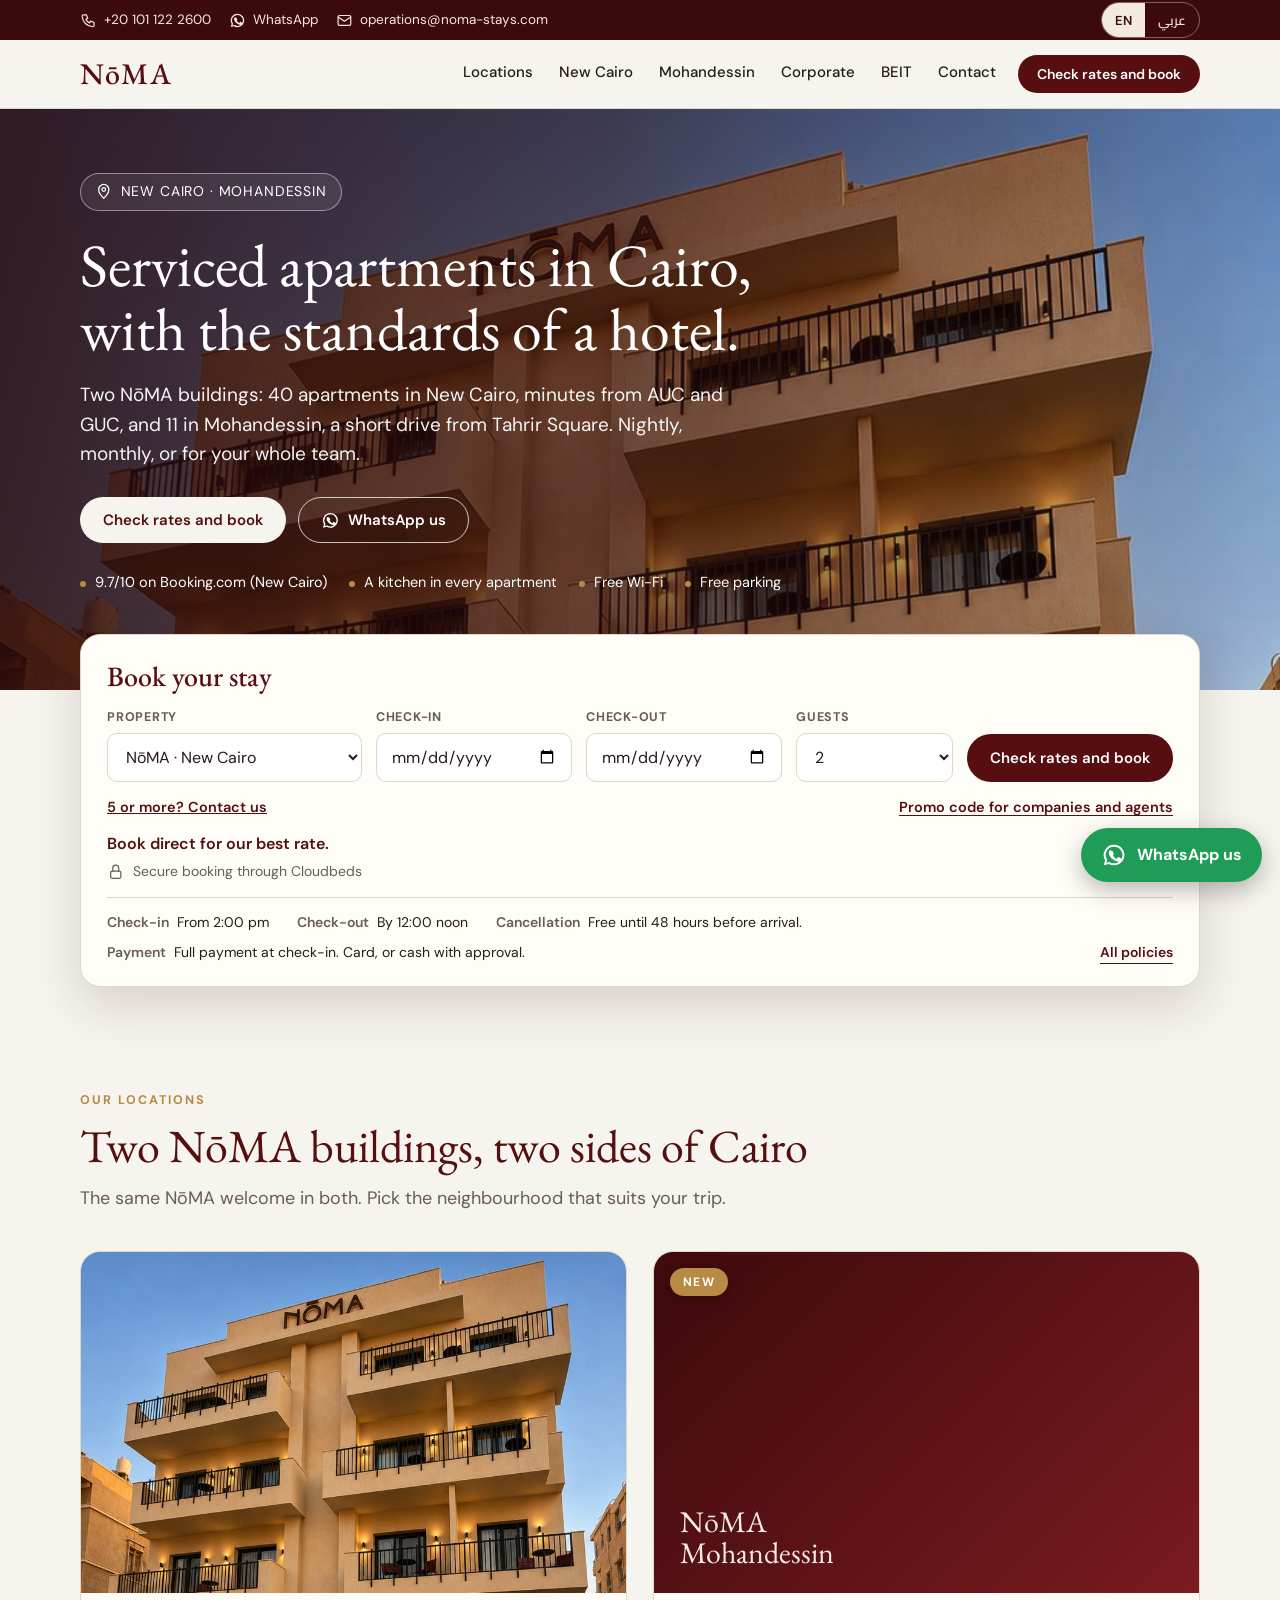
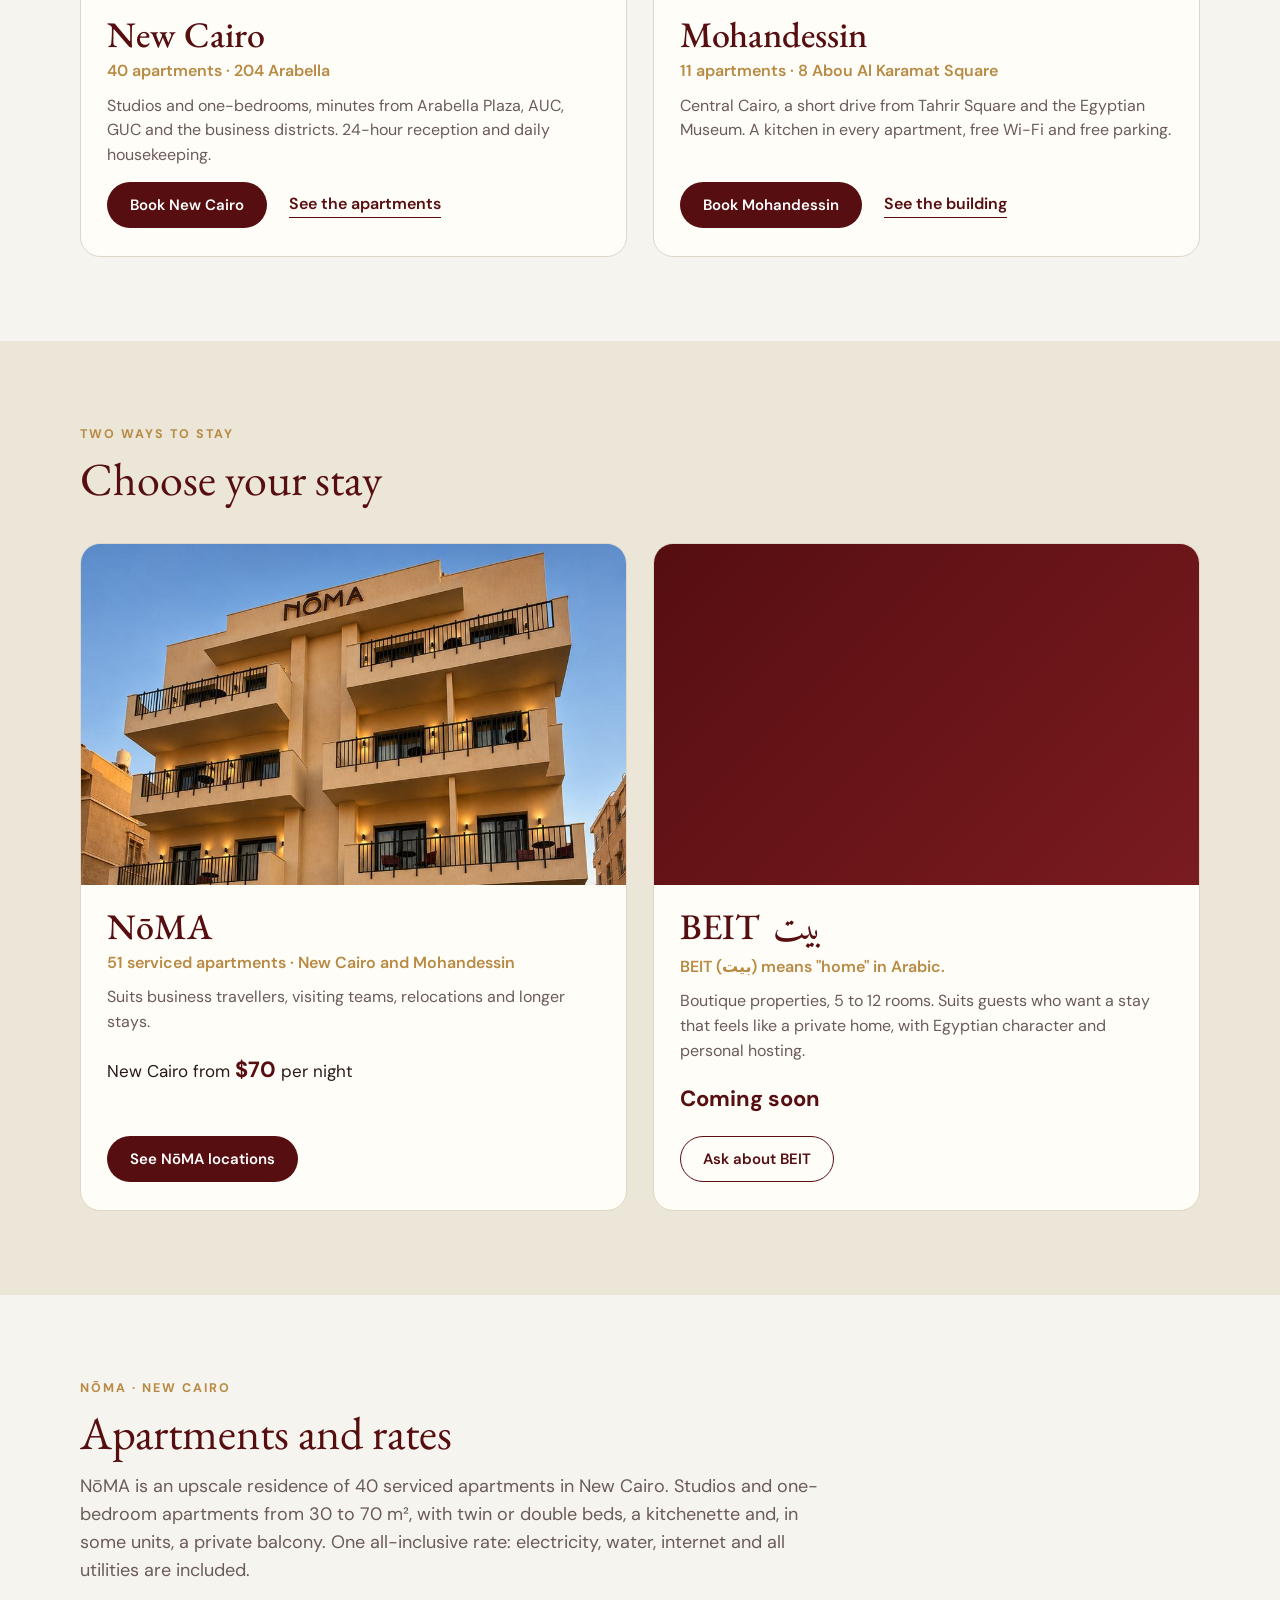
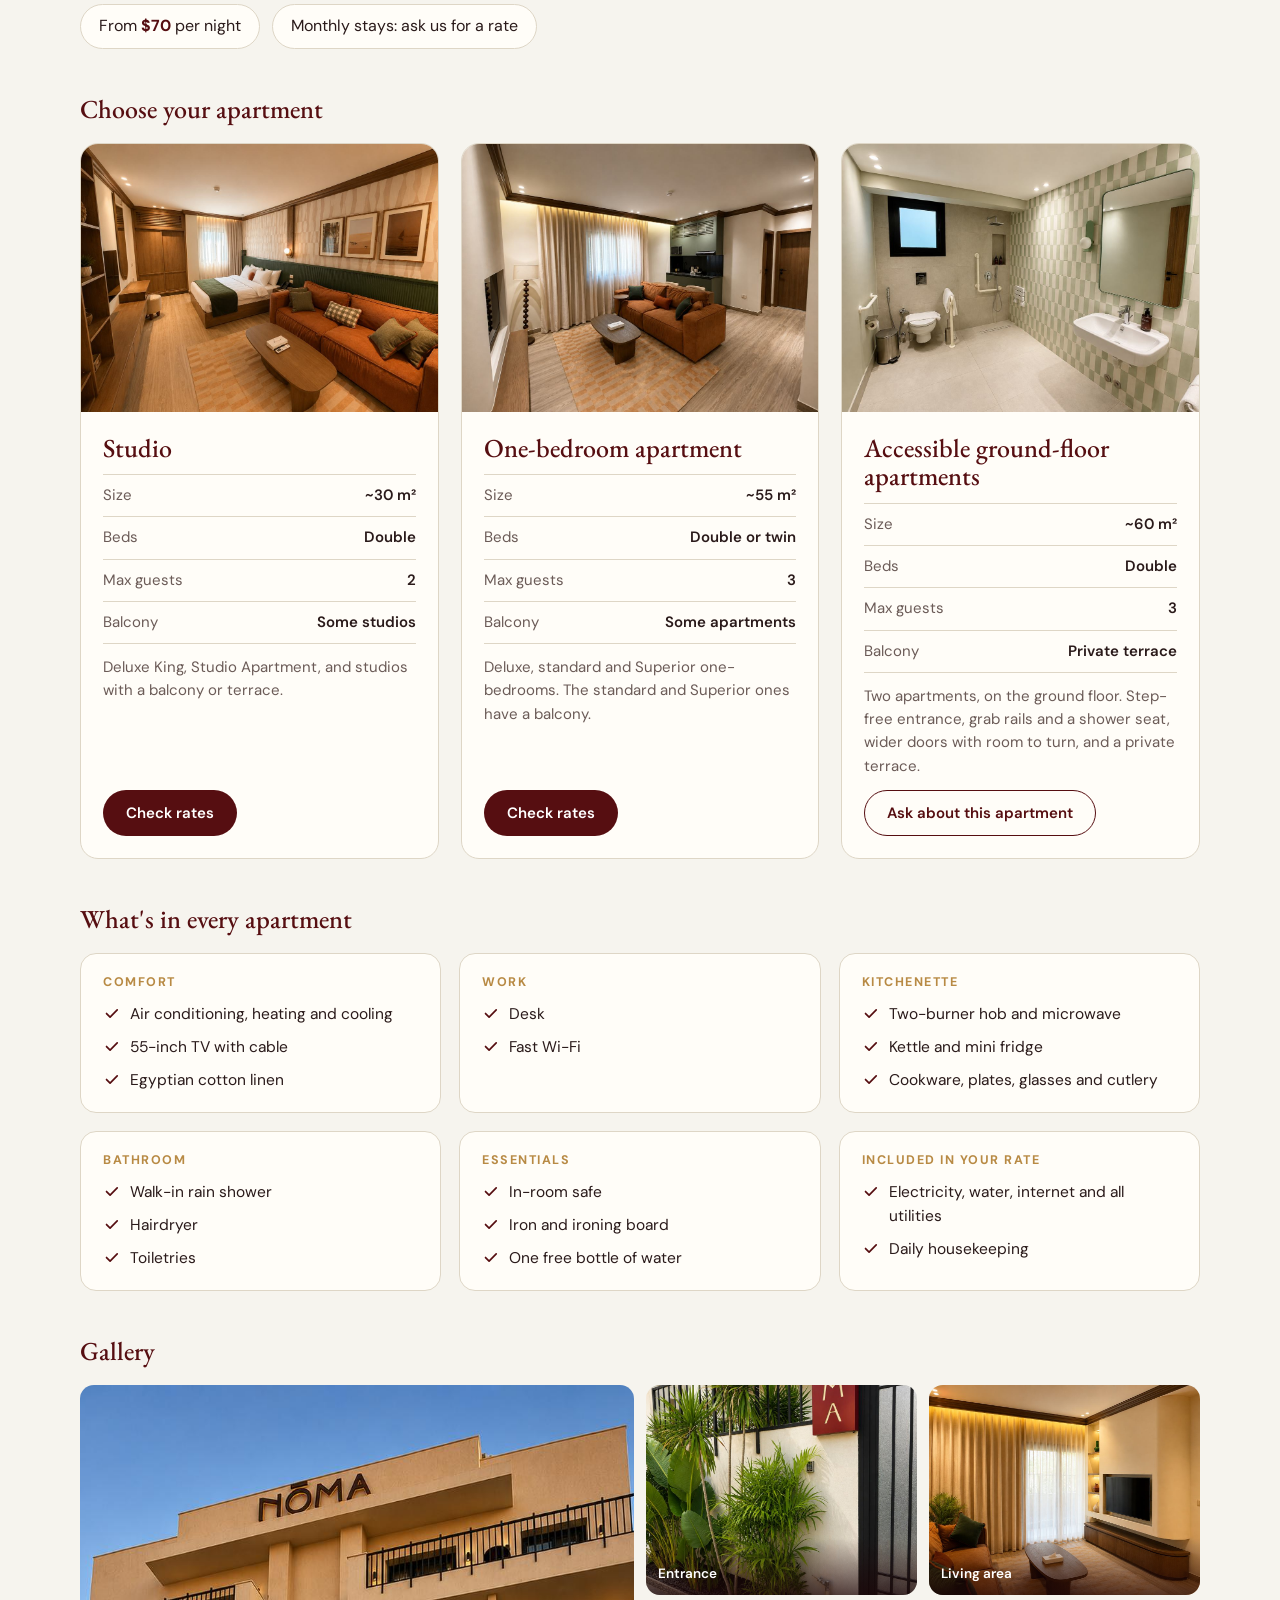
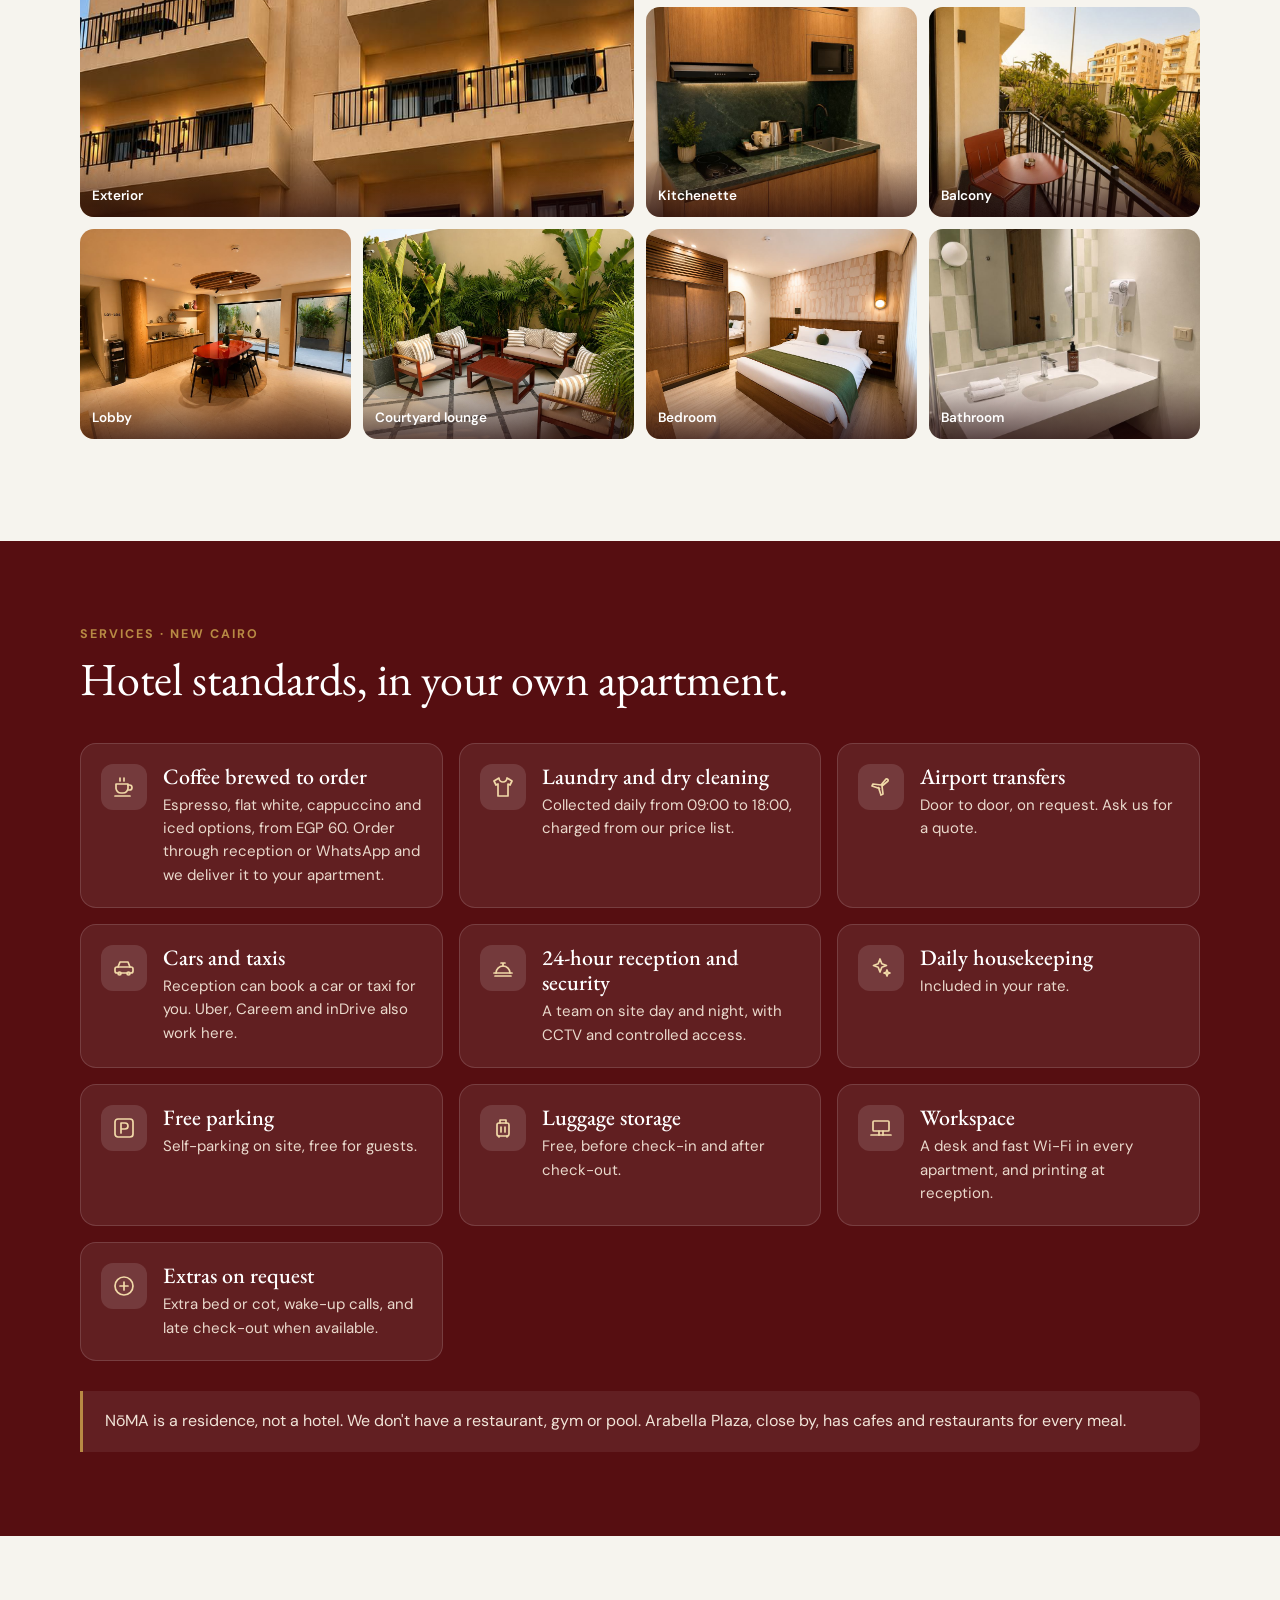
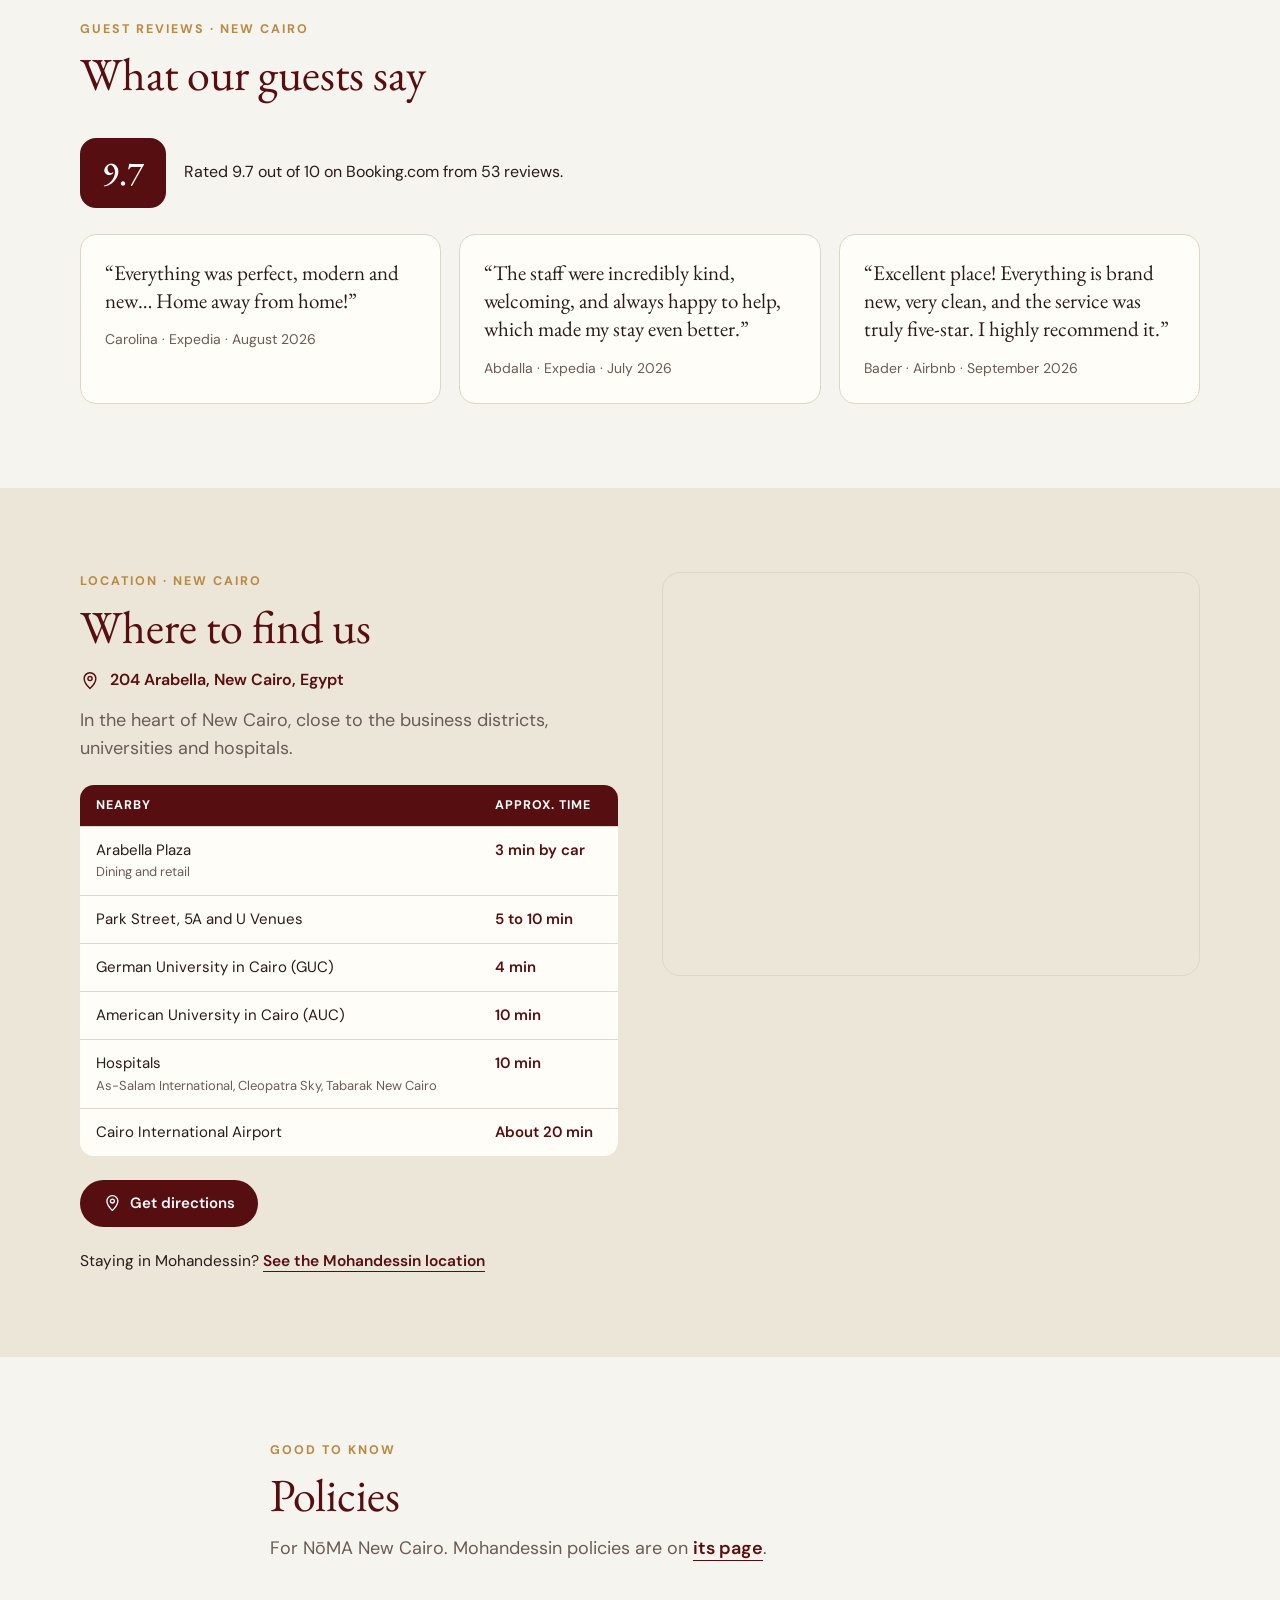
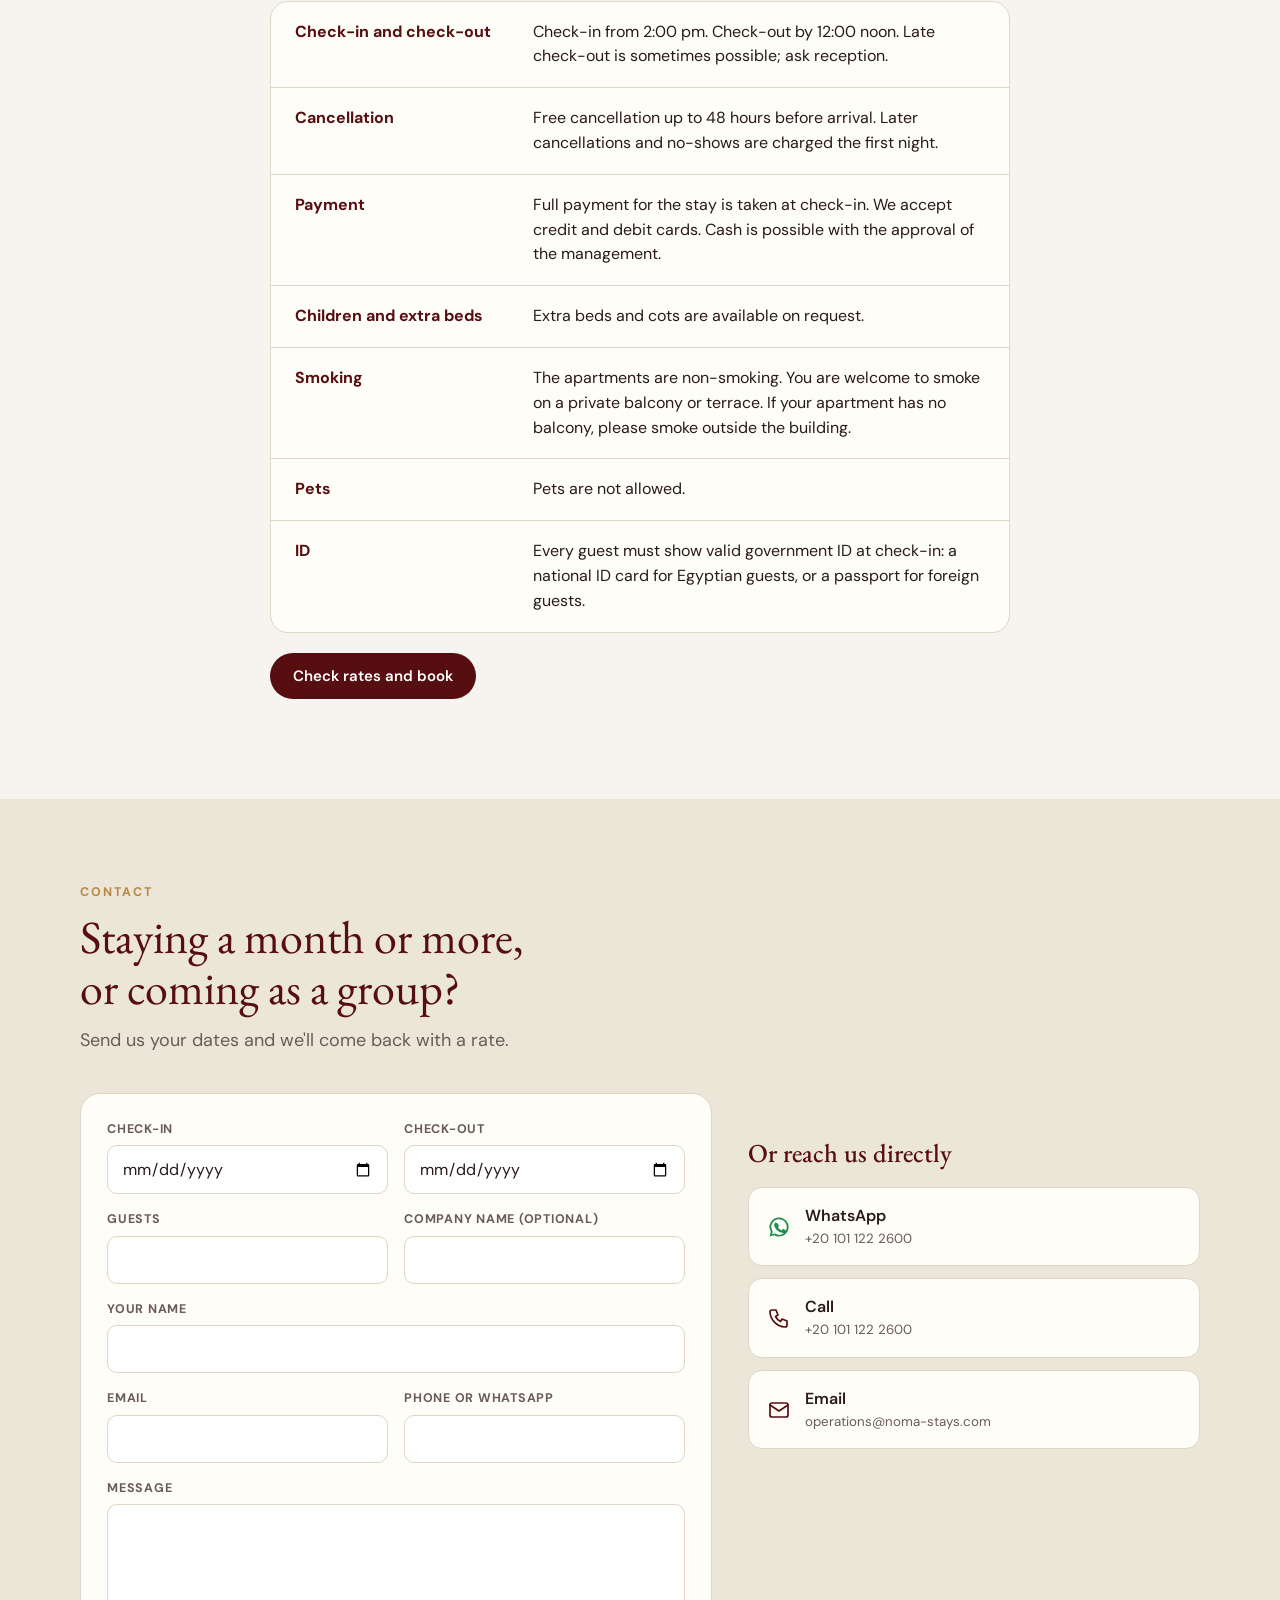
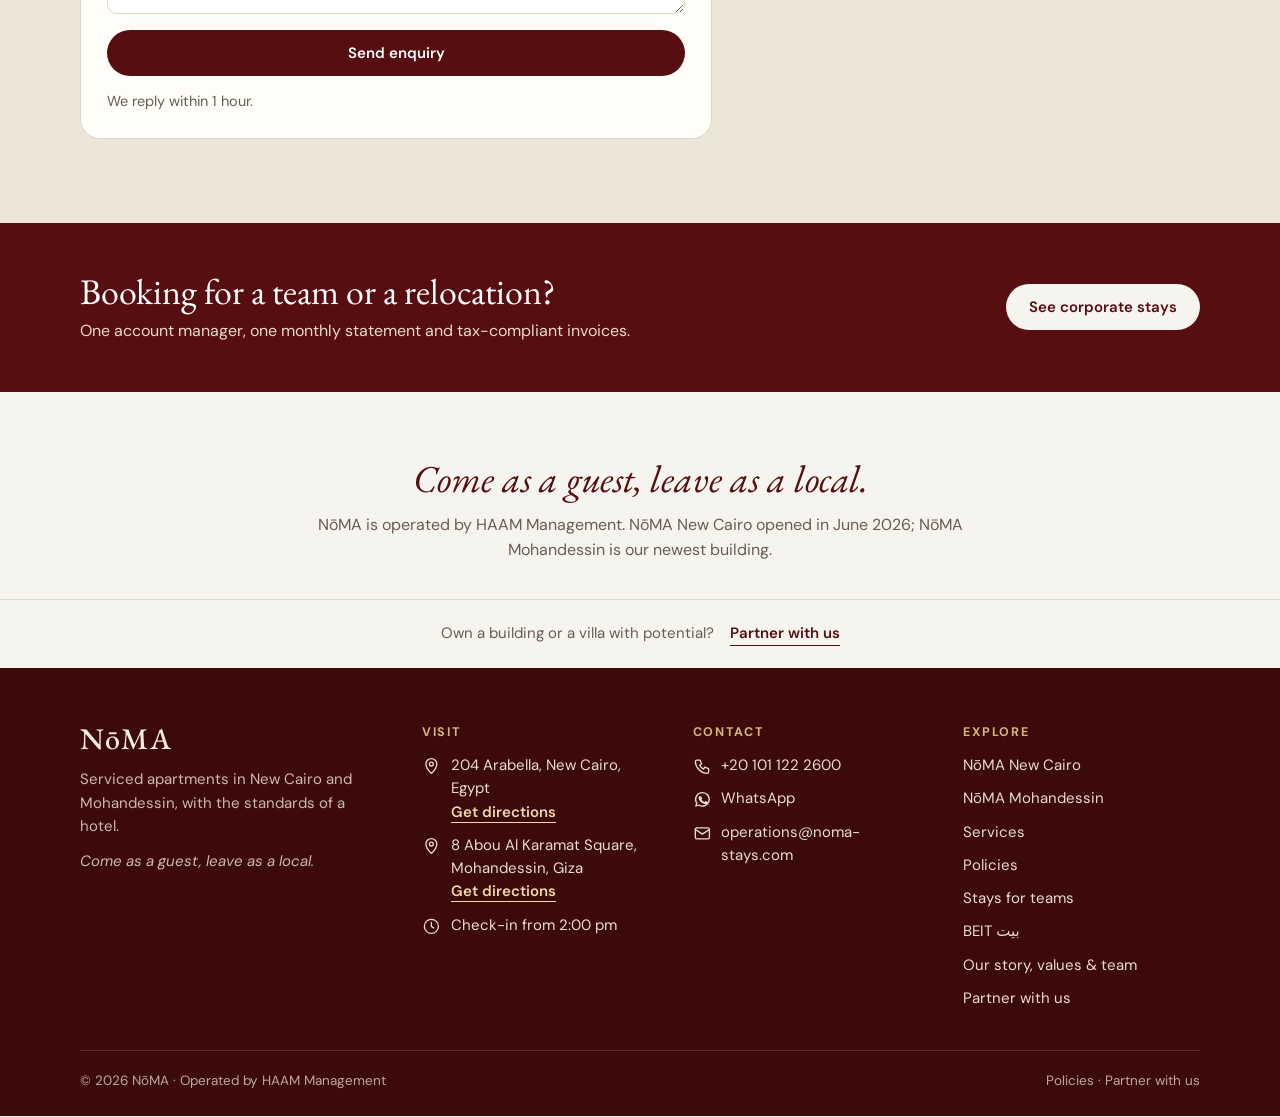
==== commit 12803e1d: "Add NōMA Mohandessin as a second location - Homepage: 'Our locations' section, New Cairo / Mohandess" ====
--- a/index.html
+++ b/index.html
@@ -2,10 +2,15 @@
 <html lang="en" dir="ltr">
 <head>
 <meta charset="utf-8">
+<link rel="icon" href="/favicon.ico" sizes="any">
+<link rel="icon" type="image/png" sizes="32x32" href="/favicon-32x32.png">
+<link rel="icon" type="image/png" sizes="16x16" href="/favicon-16x16.png">
+<link rel="apple-touch-icon" href="/apple-touch-icon.png">
+<link rel="manifest" href="/site.webmanifest">
 <!-- No maximum-scale / user-scalable=no: pinch-to-zoom stays enabled -->
 <meta name="viewport" content="width=device-width, initial-scale=1">
-<title>NōMA Stays | Serviced apartments in New Cairo</title>
-<meta name="description" content="40 serviced apartments in New Cairo. Studios and one-bedrooms with daily housekeeping, laundry and airport transfers. Book direct for the best rate.">
+<title>NōMA Stays | Serviced apartments in New Cairo and Mohandessin</title>
+<meta name="description" content="Serviced apartments in two Cairo neighbourhoods: 40 in New Cairo and 11 in Mohandessin. Kitchens, free Wi-Fi and free parking. Book direct for the best rate.">
 <meta name="theme-color" content="#4a1514">
 <link rel="canonical" href="https://noma-stays.com/">
 <!-- When the Arabic pages go live at their own URLs, add:
@@ -13,8 +18,8 @@
 <link rel="alternate" hreflang="ar" href="https://noma-stays.com/ar/"> -->
 <meta property="og:type" content="website">
 <meta property="og:site_name" content="NōMA Stays">
-<meta property="og:title" content="NōMA Stays | Serviced apartments in New Cairo">
-<meta property="og:description" content="40 serviced apartments in New Cairo. Studios and one-bedrooms with daily housekeeping, laundry and airport transfers. Book direct for the best rate.">
+<meta property="og:title" content="NōMA Stays | Serviced apartments in New Cairo and Mohandessin">
+<meta property="og:description" content="Serviced apartments in two Cairo neighbourhoods: 40 in New Cairo and 11 in Mohandessin. Kitchens, free Wi-Fi and free parking. Book direct for the best rate.">
 <meta property="og:url" content="https://noma-stays.com/">
 <link rel="preconnect" href="https://fonts.googleapis.com">
 <link rel="preconnect" href="https://fonts.gstatic.com" crossorigin>
@@ -347,6 +352,16 @@
 .g-quote footer a{color:var(--maroon);font-weight:600;text-decoration:none}
 .g-attr{margin:16px 0 0;font-size:14px;color:var(--muted)}
 .g-attr a{color:var(--maroon);font-weight:600}
+/* two locations */
+.loc-cover{position:relative;aspect-ratio:16/10;overflow:hidden;background:linear-gradient(135deg,var(--maroon-d),var(--maroon-2));display:flex;align-items:flex-end;padding:24px 26px;color:#f6ede2}
+.loc-cover .loc-cover-txt{position:relative;font:400 30px/1.05 var(--serif)}
+.loc-cover img{position:absolute;inset:0;width:100%;height:100%;object-fit:cover}
+.new-tag{position:absolute;top:16px;inset-inline-start:16px;z-index:1;background:var(--gold);color:#fff;font:700 12px/1 var(--sans);letter-spacing:.12em;text-transform:uppercase;padding:8px 13px;border-radius:999px;box-shadow:0 4px 14px rgba(0,0,0,.25)}
+[dir="rtl"] .new-tag{letter-spacing:0}
+.loc-actions{display:flex;gap:14px 22px;align-items:center;flex-wrap:wrap;margin-top:auto}
+.brand-body .loc-actions .btn{margin-top:0}
+.policy-mini li[hidden]{display:none}
+.other-loc{margin:22px 0 0;font-size:15.5px}
 @media (prefers-reduced-motion:reduce){html{scroll-behavior:auto}*{transition:none!important}}
 
 </style>
@@ -378,6 +393,22 @@
     {"@type": "LocationFeatureSpecification", "name": "Kitchenette", "value": true},
     {"@type": "LocationFeatureSpecification", "name": "Air conditioning", "value": true}
   ]
+}
+</script>
+<script type="application/ld+json">
+{
+  "@context": "https://schema.org",
+  "@type": "LodgingBusiness",
+  "name": "NōMA Mohandessin",
+  "description": "11 serviced apartments in Mohandessin, Giza, each with a kitchen. Free Wi-Fi and free on-site parking.",
+  "url": "https://noma-stays.com/mohandessin.html",
+  "telephone": "+201011222600",
+  "email": "operations@noma-stays.com",
+  "address": {"@type": "PostalAddress", "streetAddress": "8 Abou Al Karamat Square", "addressLocality": "Mohandessin, Giza", "addressCountry": "EG"},
+  "geo": {"@type": "GeoCoordinates", "latitude": 30.0551506, "longitude": 31.2079251},
+  "checkinTime": "14:00",
+  "numberOfRooms": 11,
+  "petsAllowed": false
 }
 </script>
 </head>
@@ -428,9 +459,9 @@
       <img src="https://noma-stays.com/assets/noma-wordmark-maroon.png" alt="NōMA" width="91" height="28" onerror="this.replaceWith(Object.assign(document.createElement('span'),{className:'logo-text',textContent:'NōMA'}))">
     </a>
     <nav class="main-nav" aria-label="Main">
-      <a href="#apartments" data-nav="apartments" data-i18n="nav.apartments">Apartments</a>
-      <a href="#services" data-nav="services" data-i18n="nav.services">Services</a>
-      <a href="#location" data-nav="location" data-i18n="nav.location">Location</a>
+      <a href="#locations" data-nav="locations" data-i18n="nav.locations">Locations</a>
+      <a href="#apartments" data-nav="apartments" data-i18n="nav.newcairo">New Cairo</a>
+      <a href="mohandessin.html" data-nav="mohandessin" data-i18n="nav.mohandessin">Mohandessin</a>
       <a href="corporate.html" data-nav="corporate" data-i18n="nav.corporate">Corporate</a>
       <a href="https://noma-stays.com/beit.html" data-nav="beit" data-i18n="nav.beit">BEIT</a>
       <a href="#contact" data-nav="contact" data-i18n="nav.contact">Contact</a>
@@ -439,9 +470,10 @@
     <button class="nav-toggle" type="button" aria-expanded="false" aria-controls="mobile-nav" aria-label="Menu"><svg class="icon"><use href="#i-menu"/></svg></button>
   </div>
   <nav class="mobile-nav" id="mobile-nav" aria-label="Mobile">
-    <a href="#apartments" data-i18n="nav.apartments">Apartments</a>
+    <a href="#locations" data-i18n="nav.locations">Locations</a>
+    <a href="#apartments" data-i18n="nav.newcairo">New Cairo</a>
+    <a href="mohandessin.html" data-i18n="nav.mohandessin">Mohandessin</a>
     <a href="#services" data-i18n="nav.services">Services</a>
-    <a href="#location" data-i18n="nav.location">Location</a>
     <a href="corporate.html" data-i18n="nav.corporate">Corporate</a>
     <a href="https://noma-stays.com/beit.html" data-i18n="nav.beit">BEIT</a>
     <a href="#contact" data-i18n="nav.contact">Contact</a>
@@ -457,18 +489,18 @@
 <section class="hero" aria-labelledby="hero-title">
   <img class="hero-img" src="assets/home/hero.jpg" alt="NōMA building at dusk with private balconies, 204 Arabella, New Cairo" fetchpriority="high">
   <div class="container hero-inner">
-    <a class="hero-address" href="#location"><svg class="icon"><use href="#i-pin"/></svg><span data-i18n="address.short">204 Arabella, New Cairo</span></a>
-    <h1 id="hero-title" data-i18n="hero.title">Serviced apartments in New Cairo, with the standards of a hotel.</h1>
-    <p class="hero-sub" data-i18n="hero.sub">40 studios and one-bedroom apartments, 30 to 70 m², minutes from Arabella Plaza, AUC and GUC. Nightly, monthly, or for your whole team.</p>
+    <a class="hero-address" href="#locations"><svg class="icon"><use href="#i-pin"/></svg><span data-i18n="hero.locs">New Cairo · Mohandessin</span></a>
+    <h1 id="hero-title" data-i18n="hero.title">Serviced apartments in Cairo, with the standards of a hotel.</h1>
+    <p class="hero-sub" data-i18n="hero.sub">Two NōMA buildings: 40 apartments in New Cairo, minutes from AUC and GUC, and 11 in Mohandessin, a short drive from Tahrir Square. Nightly, monthly, or for your whole team.</p>
     <div class="hero-ctas">
       <a class="btn btn-light" href="#book" data-i18n="cta.book">Check rates and book</a>
       <a class="btn btn-outline-light" href="https://wa.me/201011222600" data-wa target="_blank" rel="noopener"><svg class="icon fill"><use href="#i-wa"/></svg><span data-i18n="cta.whatsapp">WhatsApp us</span></a>
     </div>
     <ul class="proof">
-      <li data-i18n="proof.score">9.7/10 on Booking.com</li>
-      <li data-i18n="proof.reception">24-hour reception</li>
+      <li data-i18n="proof.score2">9.7/10 on Booking.com (New Cairo)</li>
+      <li data-i18n="proof.kitchen">A kitchen in every apartment</li>
+      <li data-i18n="proof.wifi">Free Wi-Fi</li>
       <li data-i18n="proof.parking">Free parking</li>
-      <li data-i18n="proof.utilities">All utilities included</li>
     </ul>
   </div>
 </section>
@@ -483,6 +515,7 @@
           <label for="bk-property" data-i18n="book.property">Property</label>
           <select id="bk-property" name="property">
             <option value="noma" data-i18n="book.optNoma">NōMA · New Cairo</option>
+            <option value="mohandessin" data-i18n="book.optMoh">NōMA · Mohandessin</option>
           </select>
         </div>
         <div class="field">
@@ -523,17 +556,56 @@
 
       <ul class="policy-mini" aria-label="Key policies">
         <li><strong data-i18n="pol.checkin">Check-in</strong><span data-i18n="pol.checkinVal">From 2:00 pm</span></li>
-        <li><strong data-i18n="pol.checkout">Check-out</strong><span data-i18n="pol.checkoutVal">By 12:00 noon</span></li>
-        <li><strong data-i18n="pol.cancel">Cancellation</strong><span data-i18n="pol.cancelMini">Free until 48 hours before arrival.</span></li>
-        <li><strong data-i18n="pol.payment">Payment</strong><span data-i18n="pol.payMini">Full payment at check-in. Card, or cash with approval.</span></li>
-        <li class="all"><a class="link-arrow" href="#policies" data-i18n="pol.all">All policies</a></li>
+        <li data-for="noma"><strong data-i18n="pol.checkout">Check-out</strong><span data-i18n="pol.checkoutVal">By 12:00 noon</span></li>
+        <li data-for="noma"><strong data-i18n="pol.cancel">Cancellation</strong><span data-i18n="pol.cancelMini">Free until 48 hours before arrival.</span></li>
+        <li data-for="noma"><strong data-i18n="pol.payment">Payment</strong><span data-i18n="pol.payMini">Full payment at check-in. Card, or cash with approval.</span></li>
+        <li data-for="mohandessin" hidden><strong data-i18n="pol.cancelPay">Cancellation and payment</strong><span data-i18n="pol.mohMini">Shown before you confirm your booking.</span></li>
+        <li class="all" data-for="noma"><a class="link-arrow" href="#policies" data-i18n="pol.all">All policies</a></li>
+        <li class="all" data-for="mohandessin" hidden><a class="link-arrow" href="mohandessin.html#policies" data-i18n="pol.allMoh">Mohandessin policies</a></li>
       </ul>
     </form>
   </div>
 </section>
 
+<!-- ============ LOCATIONS ============ -->
+<section class="section" id="locations" aria-labelledby="locs-title">
+  <div class="container">
+    <div class="section-head">
+      <span class="eyebrow" data-i18n="locs.eyebrow">Our locations</span>
+      <h2 id="locs-title" data-i18n="locs.title">Two NōMA buildings, two sides of Cairo</h2>
+      <p class="lead" data-i18n="locs.lead">The same NōMA welcome in both. Pick the neighbourhood that suits your trip.</p>
+    </div>
+    <div class="brand-grid">
+      <article class="brand-card">
+        <img class="photo" src="assets/home/noma-card.jpg" loading="lazy" decoding="async" alt="NōMA New Cairo building with private balconies" style="object-position:center 30%">
+        <div class="brand-body">
+          <h3 class="brand-name" data-i18n="locs.nc">New Cairo</h3>
+          <p class="brand-meaning" data-i18n="locs.ncWhat">40 apartments · 204 Arabella</p>
+          <p class="brand-suits" data-i18n="locs.ncTxt">Studios and one-bedrooms, minutes from Arabella Plaza, AUC, GUC and the business districts. 24-hour reception and daily housekeeping.</p>
+          <div class="loc-actions">
+            <a class="btn btn-primary" href="#book" data-property="noma" data-i18n="locs.ncBook">Book New Cairo</a>
+            <a class="link-arrow" href="#apartments" data-i18n="locs.ncMore">See the apartments</a>
+          </div>
+        </div>
+      </article>
+      <article class="brand-card">
+        <div class="loc-cover" data-cb-cover="mohandessin"><span class="loc-cover-txt">NōMA<br>Mohandessin</span><span class="new-tag" data-i18n="locs.new">New</span></div>
+        <div class="brand-body">
+          <h3 class="brand-name" data-i18n="locs.moh">Mohandessin</h3>
+          <p class="brand-meaning" data-i18n="locs.mohWhat">11 apartments · 8 Abou Al Karamat Square</p>
+          <p class="brand-suits" data-i18n="locs.mohTxt">Central Cairo, a short drive from Tahrir Square and the Egyptian Museum. A kitchen in every apartment, free Wi-Fi and free parking.</p>
+          <div class="loc-actions">
+            <a class="btn btn-primary" href="#book" data-property="mohandessin" data-i18n="locs.mohBook">Book Mohandessin</a>
+            <a class="link-arrow" href="mohandessin.html" data-i18n="locs.mohMore">See the building</a>
+          </div>
+        </div>
+      </article>
+    </div>
+  </div>
+</section>
+
 <!-- ============ BRAND CARDS ============ -->
-<section class="section" id="stays" aria-labelledby="stays-title">
+<section class="section alt" id="stays" aria-labelledby="stays-title">
   <div class="container">
     <div class="section-head">
       <span class="eyebrow" data-i18n="stays.eyebrow">Two ways to stay</span>
@@ -544,10 +616,10 @@
         <img class="photo" src="assets/home/noma-card.jpg" loading="lazy" decoding="async" alt="NōMA building with private balconies, New Cairo" style="object-position:center 30%">
         <div class="brand-body">
           <h3 class="brand-name">NōMA</h3>
-          <p class="brand-meaning" data-i18n="stays.nomaWhat">40 upscale serviced apartments · New Cairo</p>
+          <p class="brand-meaning" data-i18n="stays.nomaWhat2">51 serviced apartments · New Cairo and Mohandessin</p>
           <p class="brand-suits" data-i18n="stays.nomaSuits">Suits business travellers, visiting teams, relocations and longer stays.</p>
-          <p class="from-price" data-i18n-html="stays.nomaFrom">From <strong>$70</strong> per night</p>
-          <a class="btn btn-primary" href="#apartments" data-property="noma" data-i18n="stays.nomaCta">View NōMA apartments and rates</a>
+          <p class="from-price" data-i18n-html="stays.nomaFrom2">New Cairo from <strong>$70</strong> per night</p>
+          <a class="btn btn-primary" href="#locations" data-i18n="stays.nomaCta2">See NōMA locations</a>
         </div>
       </article>
       <article class="brand-card">
@@ -565,7 +637,7 @@
 </section>
 
 <!-- ============ 3. NōMA ============ -->
-<section class="section alt" id="apartments" aria-labelledby="apt-title">
+<section class="section" id="apartments" aria-labelledby="apt-title">
   <div class="container">
     <div class="section-head">
       <span class="eyebrow" data-i18n="apt.eyebrow">NōMA · New Cairo</span>
@@ -694,7 +766,7 @@
 <section class="section dark" id="services" aria-labelledby="svc-title">
   <div class="container">
     <div class="section-head">
-      <span class="eyebrow" data-i18n="svc.eyebrow">Services</span>
+      <span class="eyebrow" data-i18n="svc.eyebrow2">Services · New Cairo</span>
       <h2 id="svc-title" data-i18n="svc.title">Hotel standards, in your own apartment.</h2>
     </div>
     <div class="service-grid">
@@ -717,7 +789,7 @@
 <section class="section" id="reviews" aria-labelledby="rev-title">
   <div class="container">
     <div class="section-head">
-      <span class="eyebrow" data-i18n="rev.eyebrow">Guest reviews</span>
+      <span class="eyebrow" data-i18n="rev.eyebrow2">Guest reviews · New Cairo</span>
       <h2 id="rev-title" data-i18n="rev.title">What our guests say</h2>
     </div>
     <div class="review-scores">
@@ -743,7 +815,7 @@
 <section class="section alt" id="location" aria-labelledby="loc-title">
   <div class="container loc-grid">
     <div>
-      <span class="eyebrow" data-i18n="loc.eyebrow">Location</span>
+      <span class="eyebrow" data-i18n="loc.eyebrow2">Location · New Cairo</span>
       <h2 id="loc-title" data-i18n="loc.title">Where to find us</h2>
       <p class="address-line"><svg class="icon"><use href="#i-pin"/></svg><span data-i18n="address.full">204 Arabella, New Cairo, Egypt</span></p>
       <p class="lead" data-i18n="loc.lead">In the heart of New Cairo, close to the business districts, universities and hospitals.</p>
@@ -759,6 +831,7 @@
         </tbody>
       </table>
       <a class="btn btn-primary" href="https://www.google.com/maps/dir/?api=1&amp;destination=29.9880527,31.4303714" target="_blank" rel="noopener"><svg class="icon"><use href="#i-pin"/></svg><span data-i18n="cta.directions">Get directions</span></a>
+      <p class="other-loc" data-i18n-html="loc.other">Staying in Mohandessin? <a class="link-arrow" href="mohandessin.html#location">See the Mohandessin location</a></p>
     </div>
     <div>
       <div class="map-box">
@@ -775,6 +848,7 @@
     <div class="section-head">
       <span class="eyebrow" data-i18n="pol.eyebrow">Good to know</span>
       <h2 id="pol-title" data-i18n="pol.title">Policies</h2>
+      <p class="lead" data-i18n-html="pol.forNC">For NōMA New Cairo. Mohandessin policies are on <a class="link-arrow" href="mohandessin.html#policies">its page</a>.</p>
     </div>
     <dl class="policies">
       <div><dt data-i18n="pol.checkinout">Check-in and check-out</dt><dd data-i18n="pol.checkinoutVal">Check-in from 2:00 pm. Check-out by 12:00 noon. Late check-out is sometimes possible; ask reception.</dd></div>
@@ -840,7 +914,7 @@
 <section class="closing">
   <div class="container narrow">
     <p class="tagline" data-i18n="tagline">Come as a guest, leave as a local.</p>
-    <p class="about-line" data-i18n-html="about.line">NōMA is operated by HAAM Management and opened in June 2026.</p>
+    <p class="about-line" data-i18n-html="about.line2">NōMA is operated by HAAM Management. NōMA New Cairo opened in June 2026; NōMA Mohandessin is our newest building.</p>
   </div>
 </section>
 
@@ -858,15 +932,15 @@
     <div class="footer-grid">
       <div class="footer-brand">
         <img src="https://noma-stays.com/assets/noma-wordmark-cream.png" alt="NōMA" width="117" height="36" style="height:36px;width:auto" onerror="this.replaceWith(Object.assign(document.createElement('span'),{className:'logo-text',textContent:'NōMA',style:'color:#f6ede2'}))">
-        <p data-i18n="footer.blurb">Serviced apartments in New Cairo, with the standards of a hotel.</p>
+        <p data-i18n="footer.blurb2">Serviced apartments in New Cairo and Mohandessin, with the standards of a hotel.</p>
         <p><em data-i18n="tagline">Come as a guest, leave as a local.</em></p>
       </div>
       <div class="footer-col">
         <h3 data-i18n="footer.visit">Visit</h3>
         <ul>
-          <li><svg class="icon"><use href="#i-pin"/></svg><span data-i18n="address.full">204 Arabella, New Cairo, Egypt</span></li>
-          <li><svg class="icon"><use href="#i-clock"/></svg><span data-i18n="footer.times">Check-in from 2:00 pm · Check-out by 12:00 noon</span></li>
-          <li><a class="link-arrow" href="https://www.google.com/maps/dir/?api=1&amp;destination=29.9880527,31.4303714" target="_blank" rel="noopener" data-i18n="cta.directions">Get directions</a></li>
+          <li><svg class="icon"><use href="#i-pin"/></svg><span><span data-i18n="address.full">204 Arabella, New Cairo, Egypt</span><br><a class="link-arrow" href="https://www.google.com/maps/dir/?api=1&amp;destination=29.9880527,31.4303714" target="_blank" rel="noopener" data-i18n="cta.directions">Get directions</a></span></li>
+          <li><svg class="icon"><use href="#i-pin"/></svg><span><span data-i18n="address.moh">8 Abou Al Karamat Square, Mohandessin, Giza</span><br><a class="link-arrow" href="https://maps.app.goo.gl/6wUgR1YDQRNpWF5q8" target="_blank" rel="noopener" data-i18n="cta.directions">Get directions</a></span></li>
+          <li><svg class="icon"><use href="#i-clock"/></svg><span data-i18n="footer.checkin">Check-in from 2:00 pm</span></li>
         </ul>
       </div>
       <div class="footer-col">
@@ -880,7 +954,8 @@
       <div class="footer-col">
         <h3 data-i18n="footer.explore">Explore</h3>
         <ul>
-          <li><a href="#apartments" data-i18n="nav.apartments">Apartments</a></li>
+          <li><a href="#apartments" data-i18n="footer.nc">NōMA New Cairo</a></li>
+          <li><a href="mohandessin.html" data-i18n="footer.moh">NōMA Mohandessin</a></li>
           <li><a href="#services" data-i18n="nav.services">Services</a></li>
           <li><a href="#policies" data-i18n="footer.policies">Policies</a></li>
           <li><a href="corporate.html" data-i18n="footer.corporate">Stays for teams</a></li>
@@ -905,7 +980,8 @@
 (function(){
 'use strict';
 var WA='201011222600';
-var CB='https://us2.cloudbeds.com/en/reservation/q3dbO7/';
+var CODES={noma:'q3dbO7',mohandessin:'Av8AgC'};
+function cbUrl(code){return 'https://us2.cloudbeds.com/en/reservation/'+code+'/'}
 var PH_TIME='<span class="ph">[TIME]</span>';
 var EGP='<span class="ph">[EGP ___]</span>';
 
@@ -1021,6 +1097,32 @@
 'form.reply':'نرد خلال ساعة واحدة.'
 });
 Object.assign(AR,{'cb.see':'شاهد الصور','cb.all':'شاهد كل صور الشقق'});
+Object.assign(AR,{
+'nav.locations':'مواقعنا','nav.newcairo':'القاهرة الجديدة','nav.mohandessin':'المهندسين',
+'hero.locs':'القاهرة الجديدة · المهندسين',
+'hero.title':'شقق فندقية في القاهرة، بمعايير الفنادق.',
+'hero.sub':'مبنيان من نوما: 40 شقة في القاهرة الجديدة على بُعد دقائق من الجامعة الأمريكية والجامعة الألمانية، و11 شقة في المهندسين على مسافة قصيرة بالسيارة من ميدان التحرير. إقامة يومية أو شهرية أو لفريق عملك بالكامل.',
+'proof.score2':'9.7/10 على Booking.com (القاهرة الجديدة)','proof.kitchen':'مطبخ في كل شقة','proof.wifi':'واي فاي مجاني',
+'book.optMoh':'نوما · المهندسين',
+'pol.cancelPay':'الإلغاء والدفع','pol.mohMini':'تظهر الشروط قبل تأكيد الحجز.','pol.allMoh':'سياسات المهندسين',
+'locs.eyebrow':'مواقعنا','locs.title':'مبنيان من نوما، في جانبين من القاهرة',
+'locs.lead':'نفس ترحيب نوما في المبنيين. اختر الحي الذي يناسب رحلتك.',
+'locs.nc':'القاهرة الجديدة','locs.ncWhat':'40 شقة · 204 أرابيلا',
+'locs.ncTxt':'استوديوهات وشقق بغرفة نوم، على بُعد دقائق من أرابيلا بلازا والجامعة الأمريكية والجامعة الألمانية ومناطق الأعمال. استقبال على مدار الساعة وتنظيف يومي.',
+'locs.ncBook':'احجز في القاهرة الجديدة','locs.ncMore':'شاهد الشقق',
+'locs.new':'جديد','locs.moh':'المهندسين','locs.mohWhat':'11 شقة · 8 ميدان أبو الكرامات',
+'locs.mohTxt':'في قلب القاهرة، على مسافة قصيرة بالسيارة من ميدان التحرير والمتحف المصري. مطبخ في كل شقة، وواي فاي وموقف سيارات مجانًا.',
+'locs.mohBook':'احجز في المهندسين','locs.mohMore':'تعرّف على المبنى',
+'stays.nomaWhat2':'51 شقة فندقية · القاهرة الجديدة والمهندسين',
+'stays.nomaFrom2':'القاهرة الجديدة ابتداءً من <strong>70 دولارًا</strong> لليلة','stays.nomaCta2':'شاهد مواقع نوما',
+'svc.eyebrow2':'الخدمات · القاهرة الجديدة','rev.eyebrow2':'آراء الضيوف · القاهرة الجديدة','loc.eyebrow2':'الموقع · القاهرة الجديدة',
+'loc.other':'تقيم في المهندسين؟ <a class="link-arrow" href="mohandessin.html#location">شاهد موقع المهندسين</a>',
+'pol.forNC':'خاصة بنوما القاهرة الجديدة. سياسات المهندسين في <a class="link-arrow" href="mohandessin.html#policies">صفحتها</a>.',
+'about.line2':'تُدار نوما بواسطة HAAM Management. افتُتحت نوما القاهرة الجديدة في يونيو 2026، ونوما المهندسين هي أحدث مبانينا.',
+'footer.blurb2':'شقق فندقية في القاهرة الجديدة والمهندسين، بمعايير الفنادق.',
+'address.moh':'8 ميدان أبو الكرامات، المهندسين، الجيزة','footer.checkin':'تسجيل الوصول من 2:00 ظهرًا',
+'footer.nc':'نوما القاهرة الجديدة','footer.moh':'نوما المهندسين'
+});
 var $=function(s,r){return (r||document).querySelector(s)};
 var $$=function(s,r){return Array.prototype.slice.call((r||document).querySelectorAll(s))};
 
@@ -1058,7 +1160,7 @@
 /* WhatsApp links */
 function waUrl(text){return 'https://wa.me/'+WA+'?text='+encodeURIComponent(text)}
 $$('[data-wa]').forEach(function(a){
-  var k=a.getAttribute('data-wa');var t=k==='access'?"Hi, I'd like to ask about the accessible apartments at NōMA.":k==='beit'?"Hi, I'd like to ask about BEIT.":"Hi, I'd like to ask about NōMA.";
+  var k=a.getAttribute('data-wa');var t=k==='access'?"Hi, I'd like to ask about the accessible apartments at NōMA.":k==='beit'?"Hi, I'd like to ask about BEIT.":k==='moh'?"Hi, I'd like to ask about NōMA Mohandessin.":"Hi, I'd like to ask about NōMA.";
   a.href=waUrl(t);
 });
 
@@ -1091,10 +1193,11 @@
     bn.textContent=document.documentElement.lang==='ar'?'اختر تاريخ الوصول وتاريخ المغادرة (بعد تاريخ الوصول).':'Please choose a check-in date and a later check-out date.';
     return;
   }
-  var u=CB+'?currency=egp&checkin='+ci+'&checkout='+co+'&adults='+g;
+  var code=CODES[prop]||CODES.noma;
+  var u=cbUrl(code)+'?currency=egp&checkin='+ci+'&checkout='+co+'&adults='+g;
   if(promo)u+='&promo='+encodeURIComponent(promo);
   /* Open the Cloudbeds overlay like the rest of the site; fall back to the booking page in a new tab */
-  var cbEl=document.querySelector('cb-book-now-button');
+  var cbEl=document.querySelector('cb-book-now-button[property-code="'+code+'"]');
   if(cbEl&&window.customElements&&customElements.get('cb-book-now-button')){
     try{var q=new URLSearchParams({checkin:ci,checkout:co,adults:g});if(promo)q.set('promo',promo);history.replaceState(null,'',location.pathname+'?'+q.toString()+'#book')}catch(err){}
     var root=cbEl.shadowRoot||cbEl;var inner=root.querySelector('button, a, [role="button"]');(inner||cbEl).click();
@@ -1106,7 +1209,10 @@
 });
 
 /* "Check rates" buttons set property */
-$$('[data-property]').forEach(function(a){a.addEventListener('click',function(){var s=$('#bk-property');if(s)s.value=a.dataset.property})});
+var bkProp=$('#bk-property');
+function syncProp(){var v=bkProp?bkProp.value:'noma';$$('.policy-mini [data-for]').forEach(function(li){li.hidden=li.getAttribute('data-for')!==v})}
+$$('[data-property]').forEach(function(a){a.addEventListener('click',function(){if(bkProp){bkProp.value=a.dataset.property;syncProp()}})});
+if(bkProp){bkProp.addEventListener('change',syncProp);if(/[?&]location=mohand/i.test(location.search)){bkProp.value='mohandessin'}syncProp()}
 
 /* enquiry -> WhatsApp message */
 var ef=$('#enquiry-form');
@@ -1128,8 +1234,8 @@
 
 </script>
 
-<!-- Cloudbeds booking overlay (Immersive Experience, property q3dbO7) - same as the rest of the site -->
-<div class="sr-only" aria-hidden="true"><cb-book-now-button property-code="q3dbO7" label="Book a stay" height="90vh" width="min(900px,95vw)"></cb-book-now-button></div>
+<!-- Cloudbeds booking overlays (Immersive Experience): New Cairo q3dbO7, Mohandessin Av8AgC -->
+<div class="sr-only" aria-hidden="true"><cb-book-now-button property-code="q3dbO7" label="Book a stay" height="90vh" width="min(900px,95vw)"></cb-book-now-button><cb-book-now-button property-code="Av8AgC" label="Book a stay" height="90vh" width="min(900px,95vw)"></cb-book-now-button></div>
 <script type="text/javascript" src="https://static1.cloudbeds.com/booking-engine/latest/static/js/immersive-experience/cb-immersive-experience.js"></script>
 
 <script>
@@ -1166,6 +1272,21 @@
       btn.hidden=false;
       btn.addEventListener('click',function(){open(items)});
     });
+  }).catch(function(){});
+})();
+</script>
+
+<script>
+/* Mohandessin card photo: first real room photo from Cloudbeds (/api/rooms?location=mohandessin).
+   Until that key is set in Vercel, the card keeps its maroon cover. */
+(function(){
+  var box=document.querySelector('[data-cb-cover="mohandessin"]');if(!box)return;
+  var AI=/chatgpt|dall-?e|midjourney|gemini|ai[-_]?generated/i;
+  fetch('/api/rooms?location=mohandessin',{headers:{Accept:'application/json'}}).then(function(r){return r.json()}).then(function(d){
+    if(!d||!d.ok||!d.rooms)return;
+    var url=null;d.rooms.some(function(rm){return (rm.photos||[]).some(function(u){if(!AI.test(u)){url=u;return true}})});
+    if(!url)return;
+    var im=new Image();im.alt='NōMA Mohandessin apartment';im.loading='lazy';im.onload=function(){box.insertBefore(im,box.firstChild);var t=box.querySelector('.loc-cover-txt');if(t)t.remove()};im.src=url;
   }).catch(function(){});
 })();
 </script>
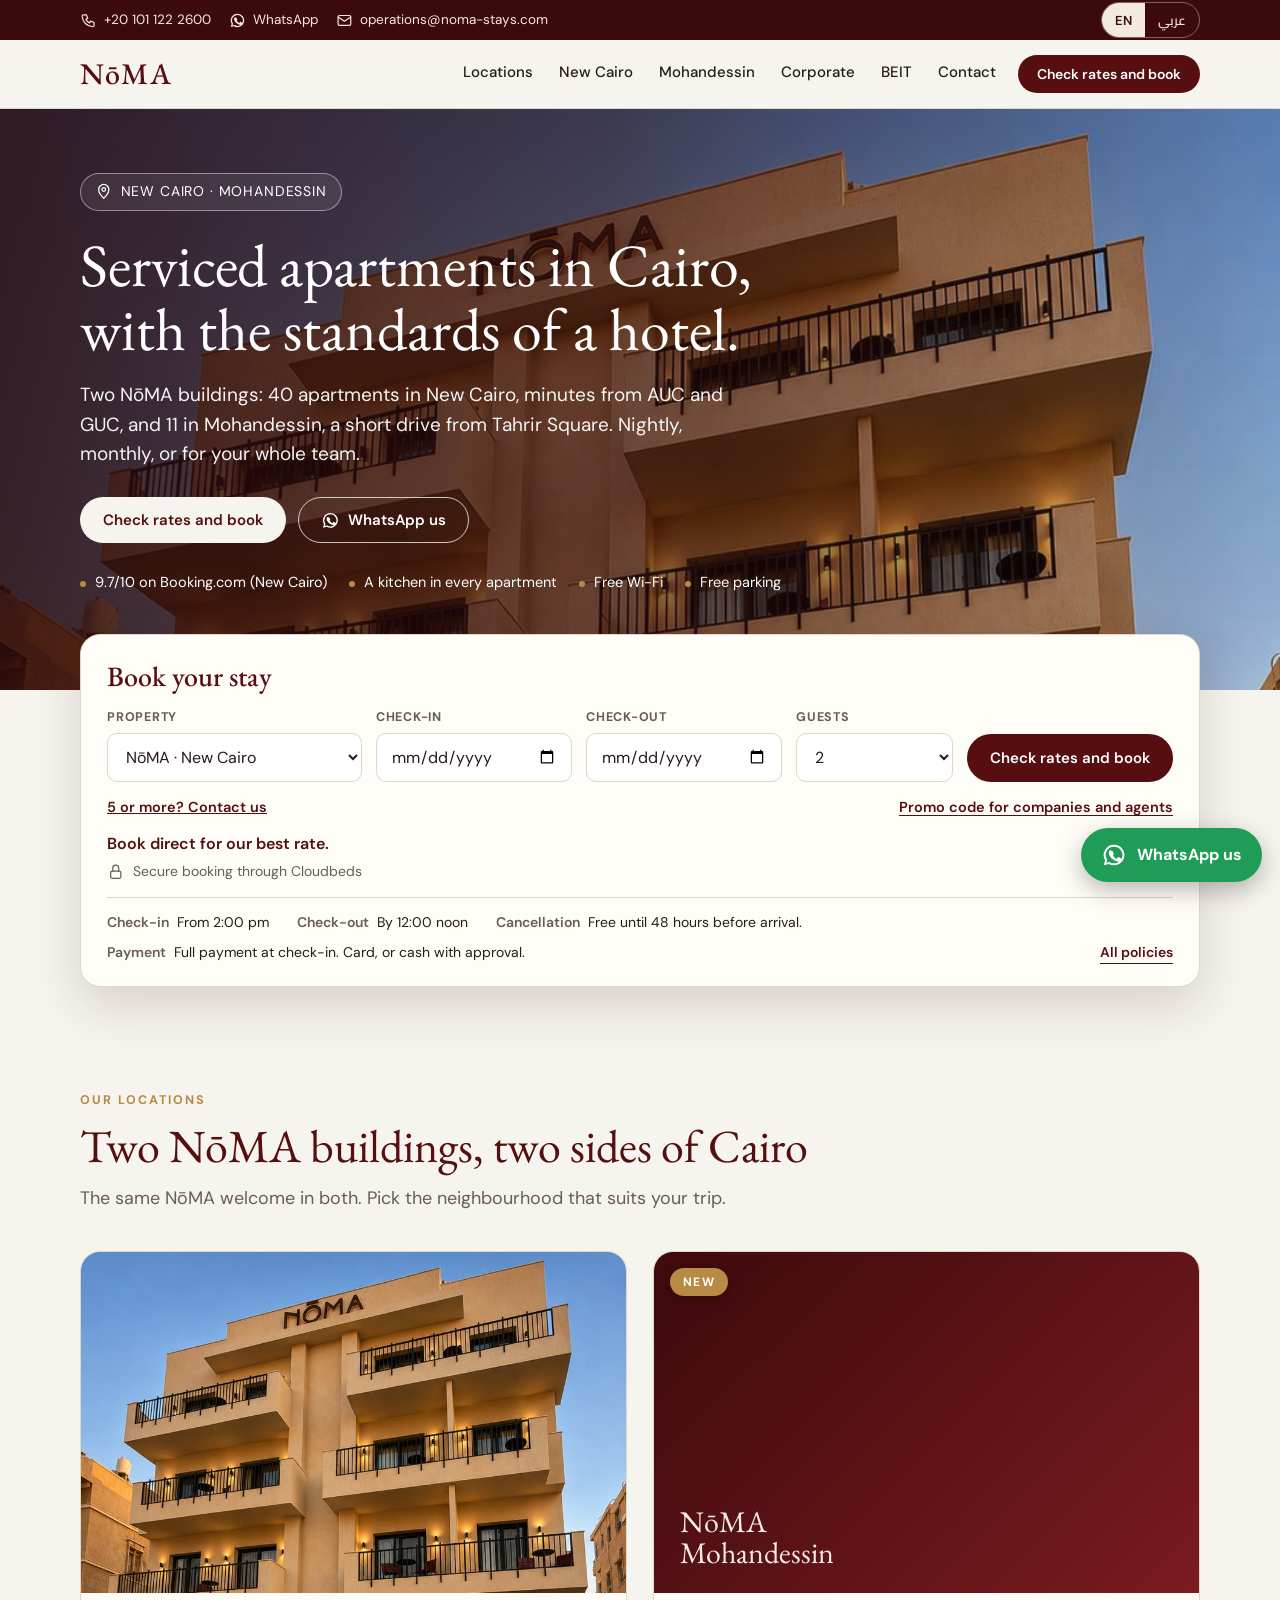
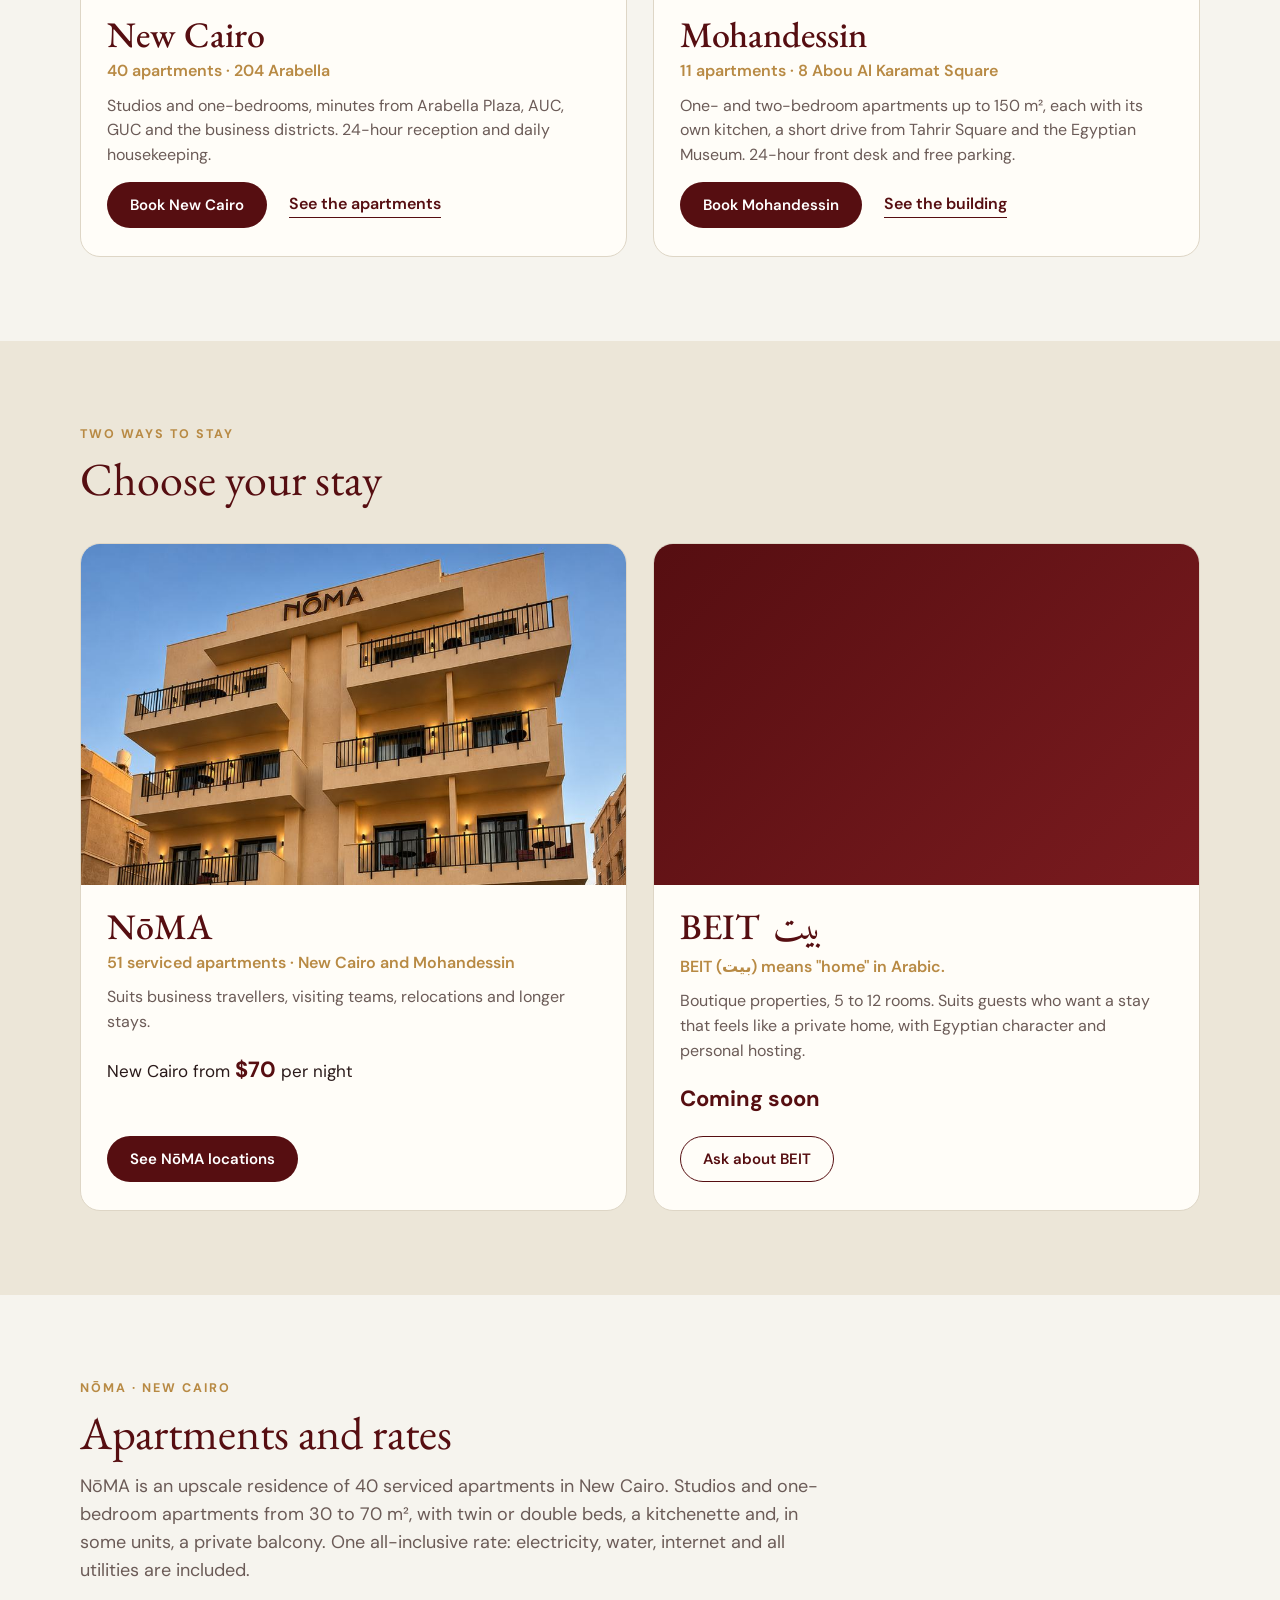
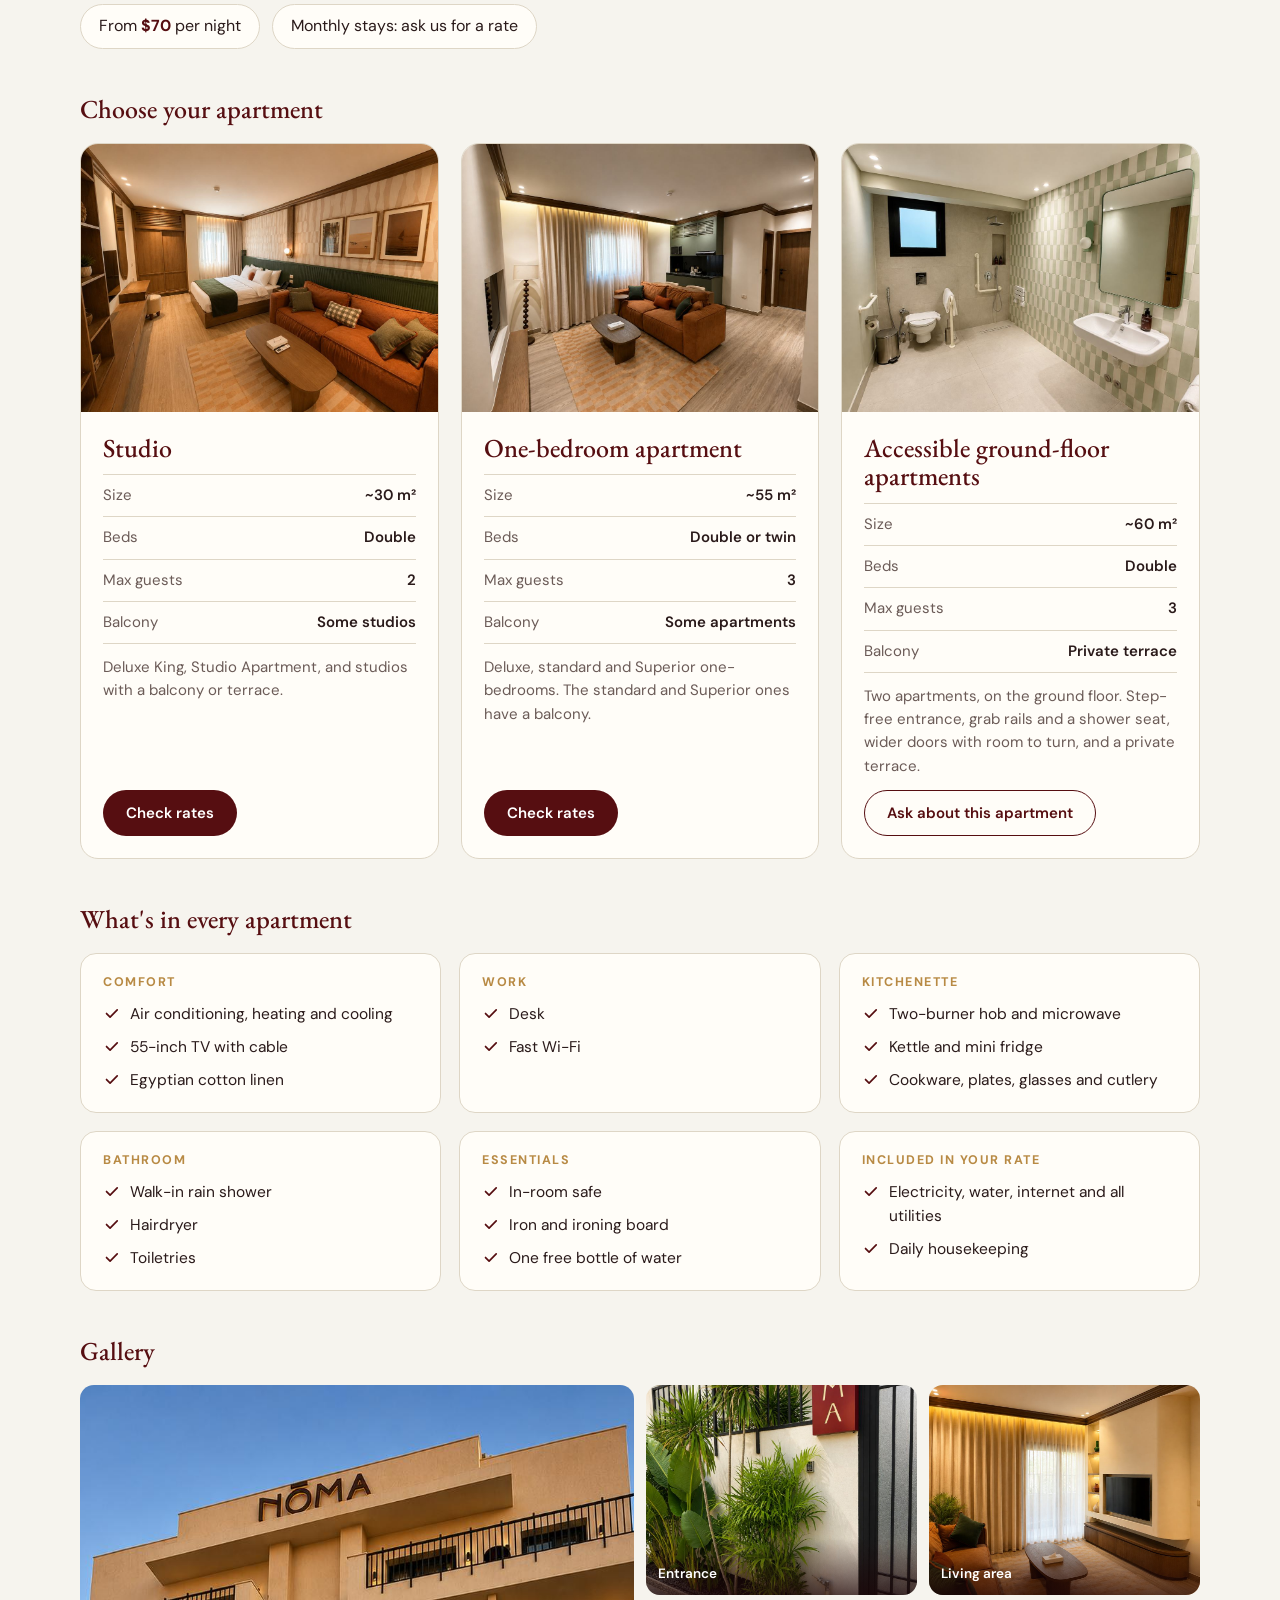
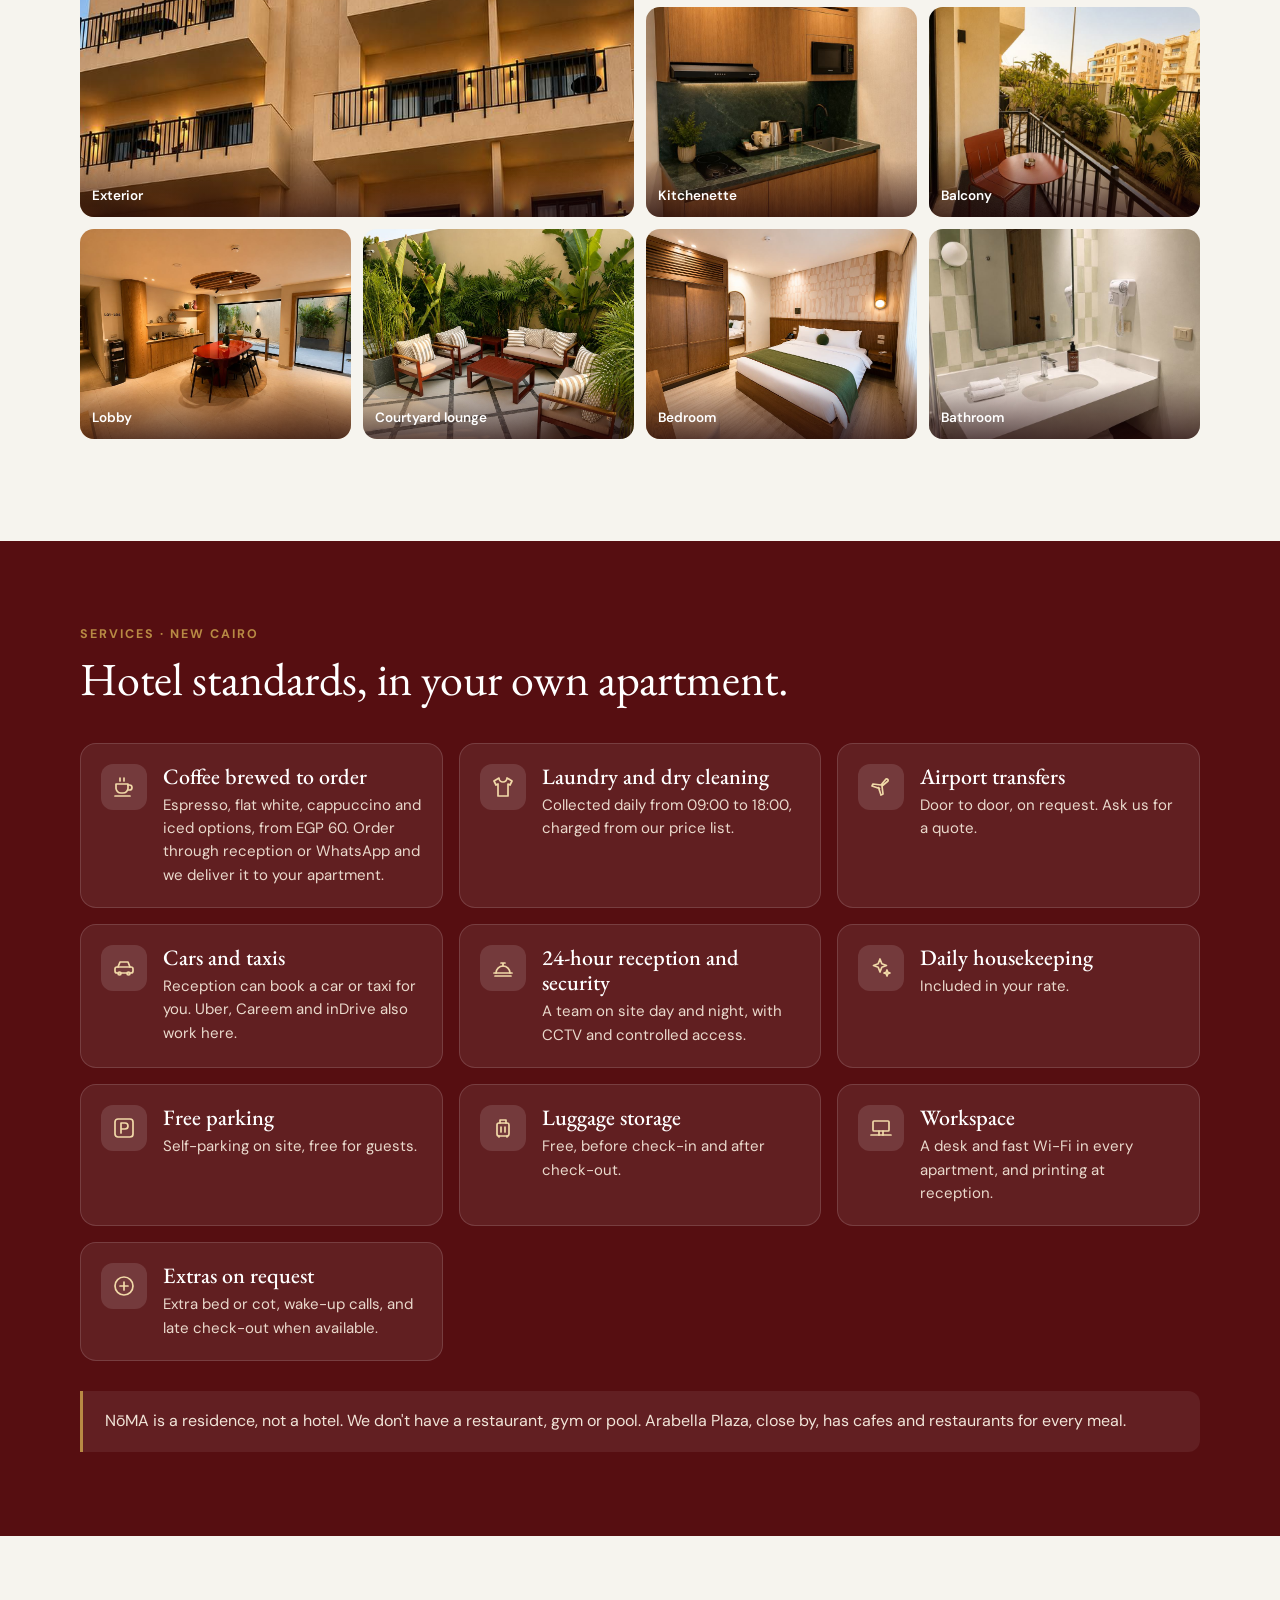
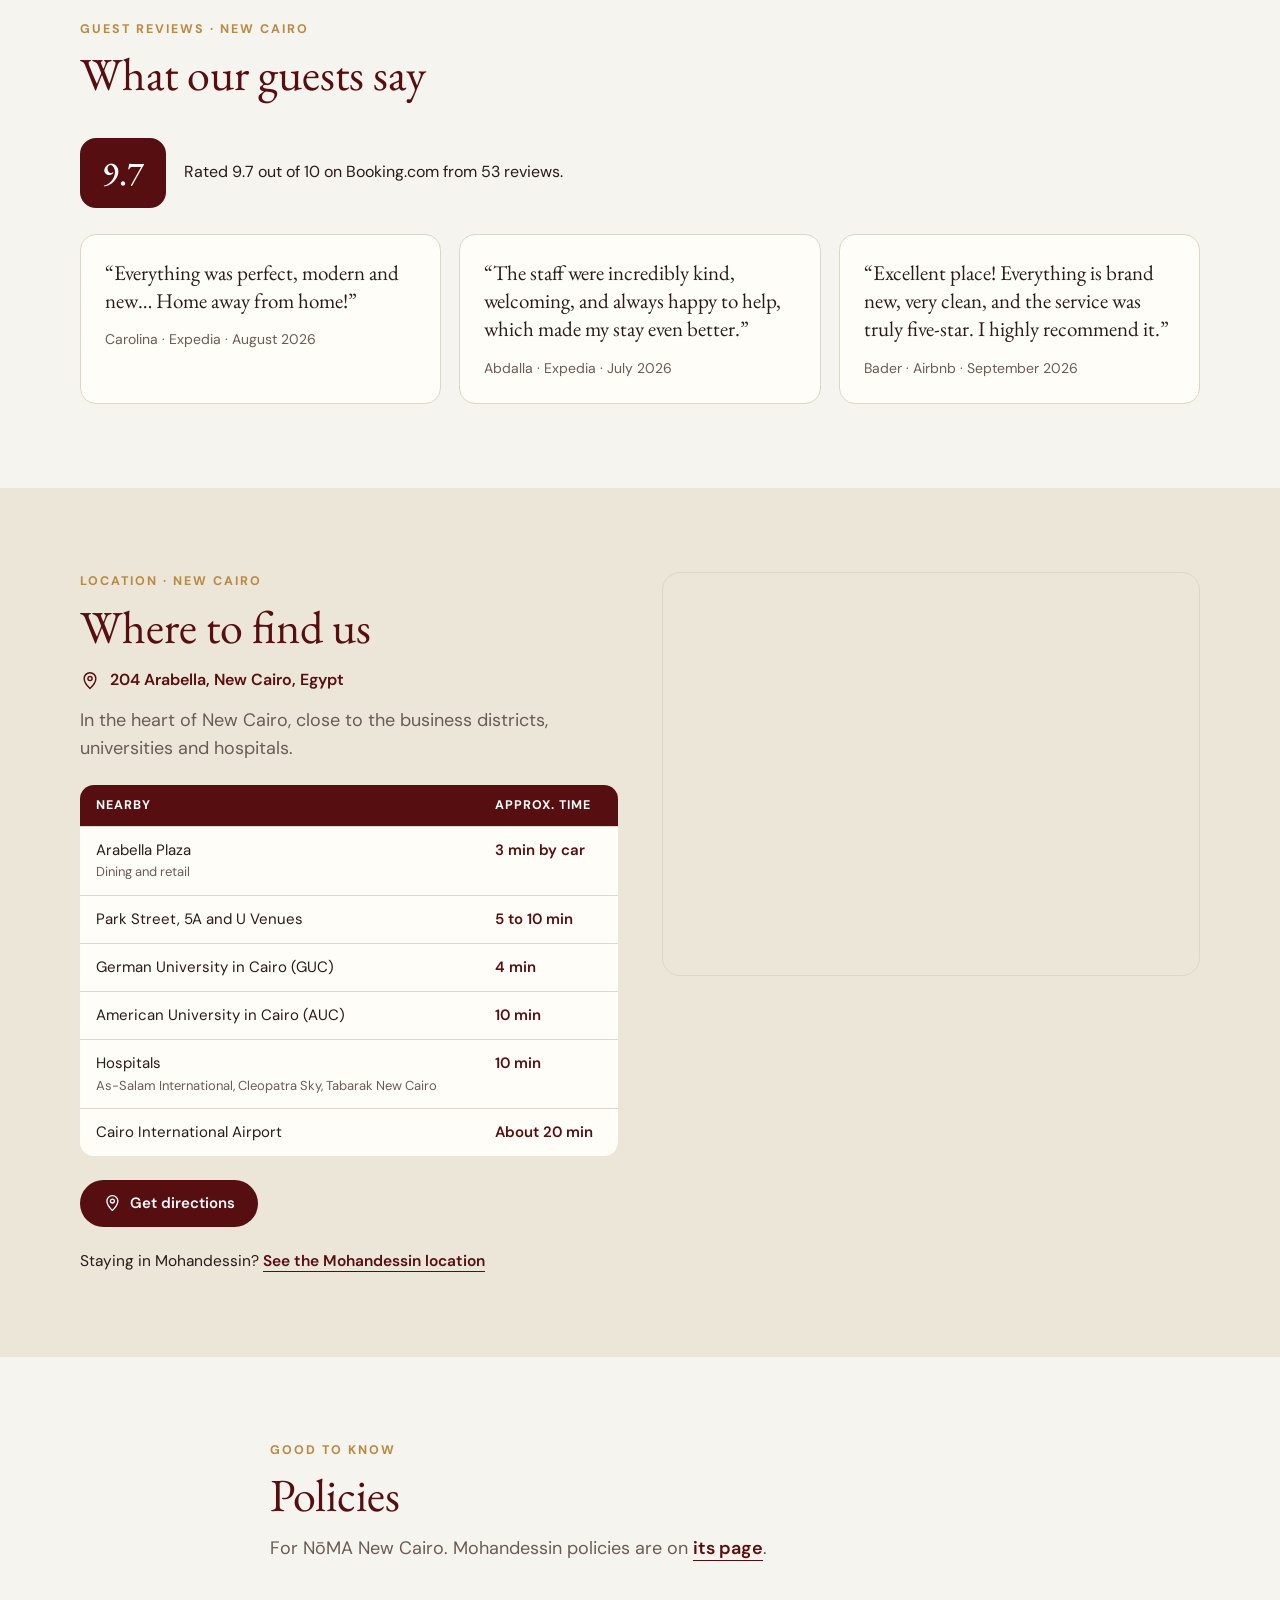
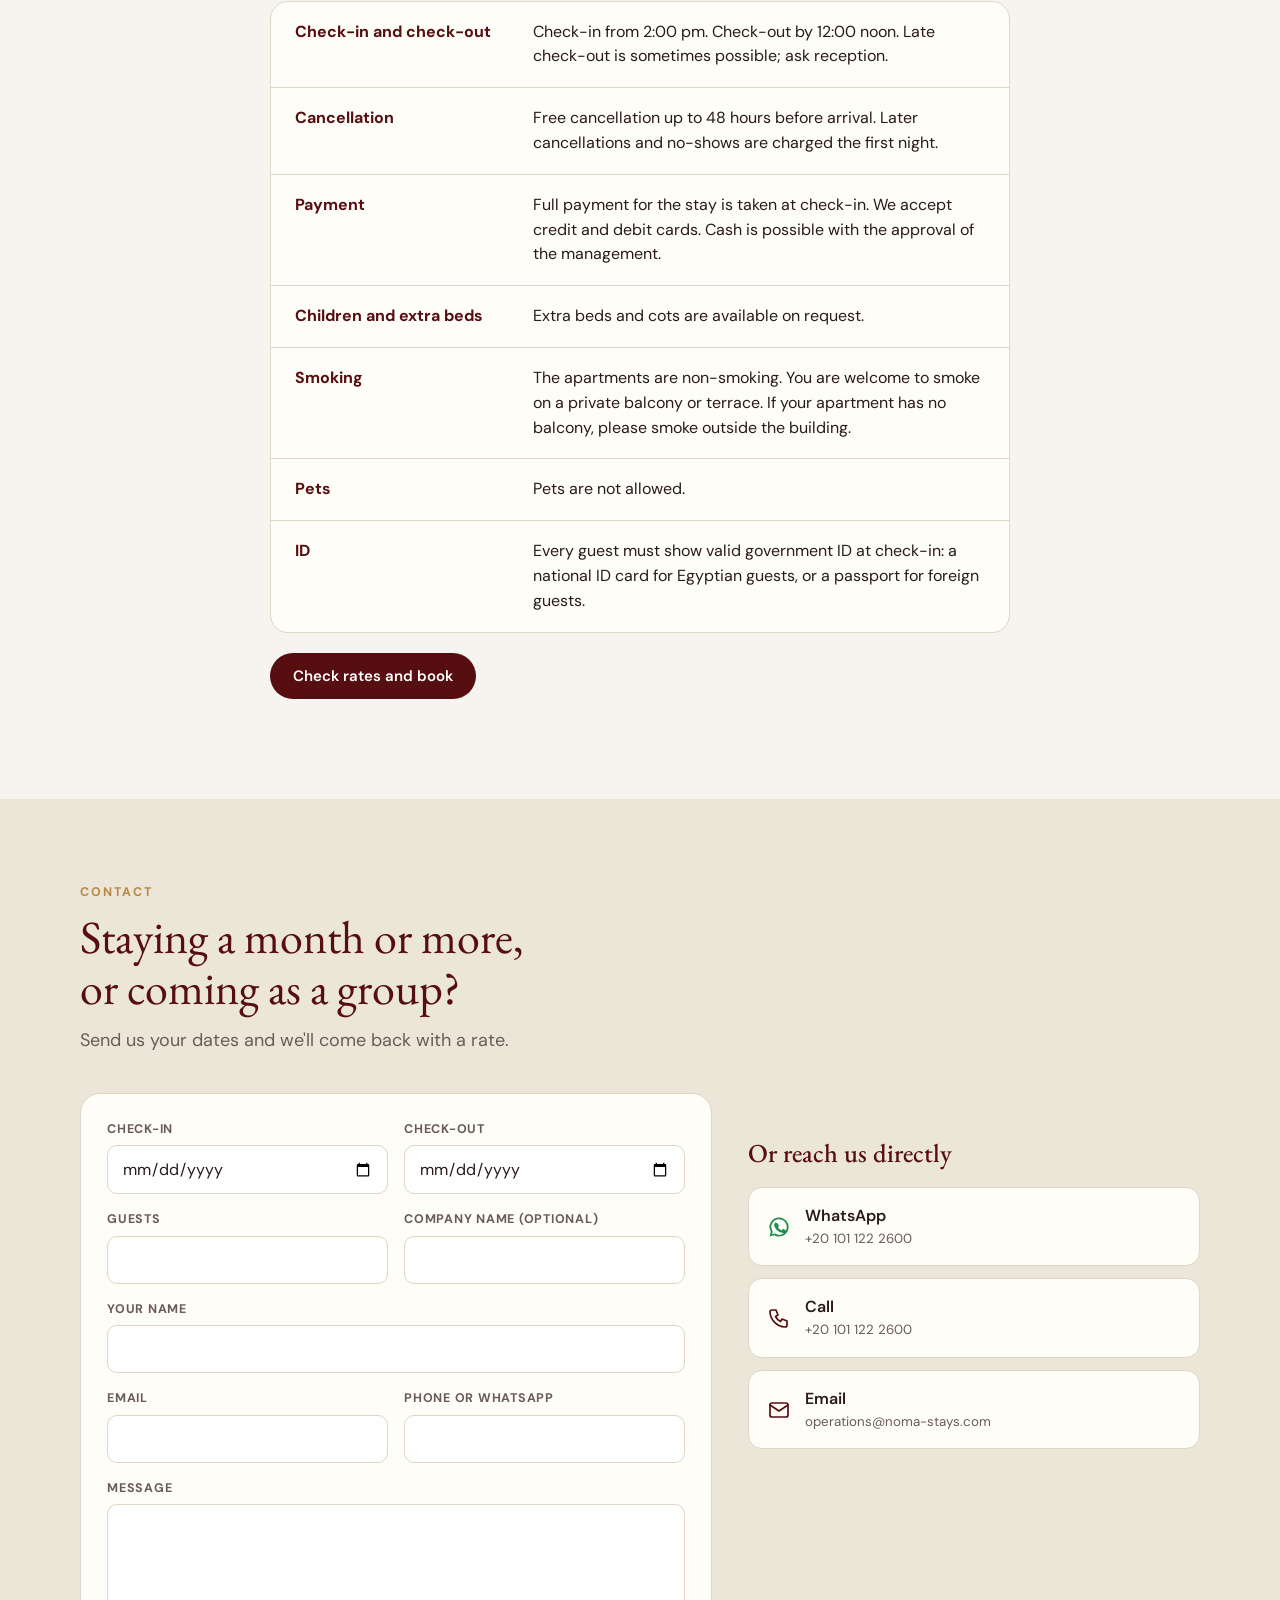
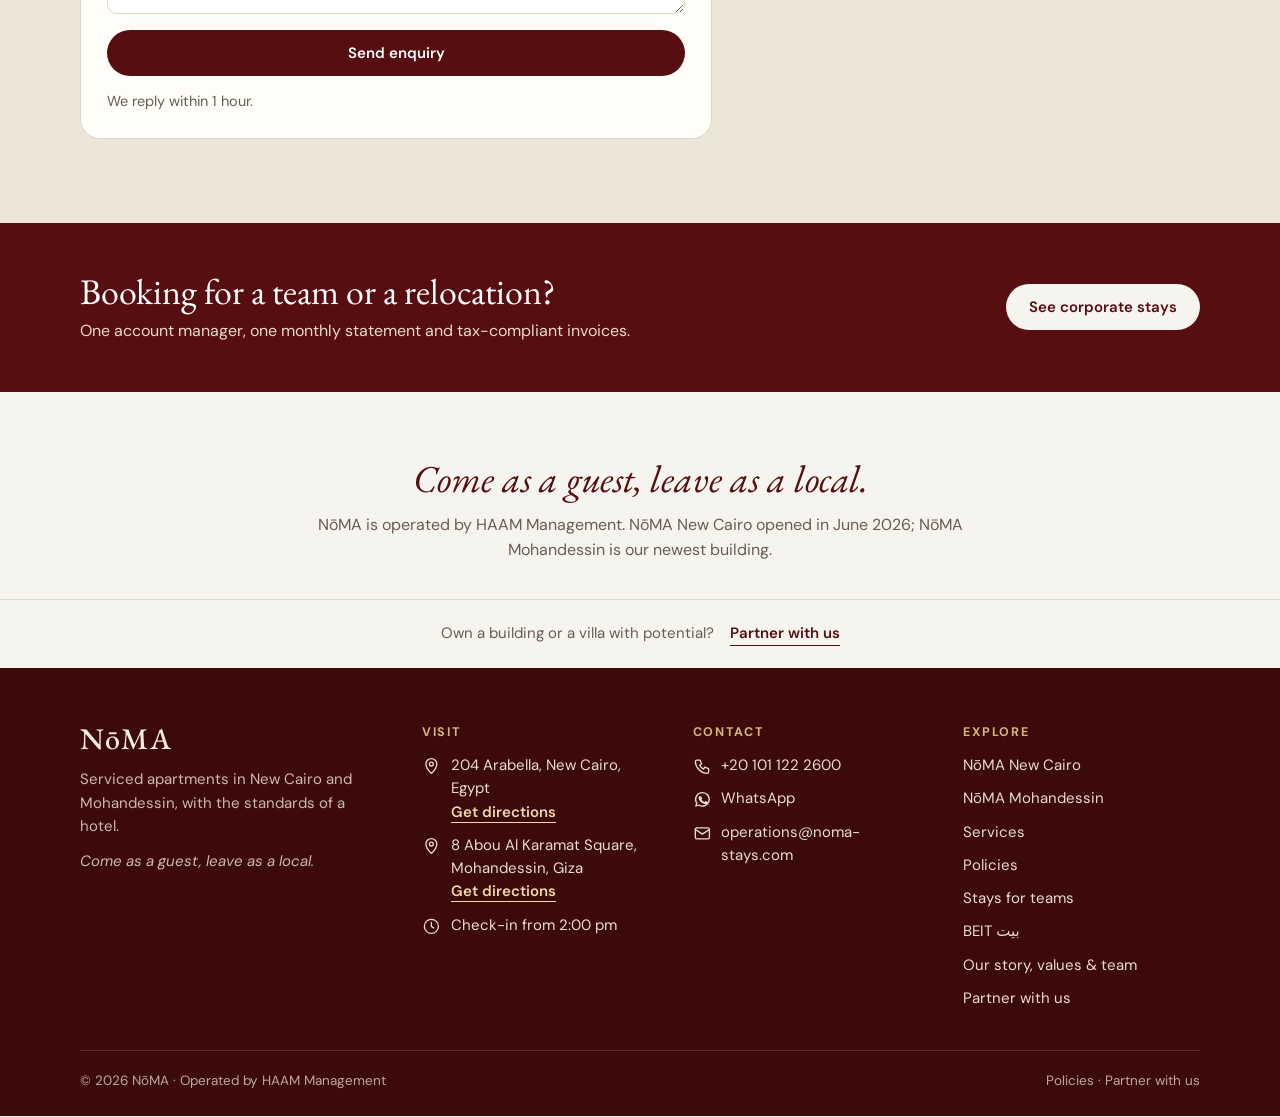
==== commit e4a805e6: "Mohandessin: listing facts and clearer apartment cards - Room cards: bedrooms, max guests and balcon" ====
--- a/index.html
+++ b/index.html
@@ -593,7 +593,7 @@
         <div class="brand-body">
           <h3 class="brand-name" data-i18n="locs.moh">Mohandessin</h3>
           <p class="brand-meaning" data-i18n="locs.mohWhat">11 apartments · 8 Abou Al Karamat Square</p>
-          <p class="brand-suits" data-i18n="locs.mohTxt">Central Cairo, a short drive from Tahrir Square and the Egyptian Museum. A kitchen in every apartment, free Wi-Fi and free parking.</p>
+          <p class="brand-suits" data-i18n="locs.mohTxt2">One- and two-bedroom apartments up to 150 m², each with its own kitchen, a short drive from Tahrir Square and the Egyptian Museum. 24-hour front desk and free parking.</p>
           <div class="loc-actions">
             <a class="btn btn-primary" href="#book" data-property="mohandessin" data-i18n="locs.mohBook">Book Mohandessin</a>
             <a class="link-arrow" href="mohandessin.html" data-i18n="locs.mohMore">See the building</a>
@@ -1112,7 +1112,7 @@
 'locs.ncBook':'احجز في القاهرة الجديدة','locs.ncMore':'شاهد الشقق',
 'locs.new':'جديد','locs.moh':'المهندسين','locs.mohWhat':'11 شقة · 8 ميدان أبو الكرامات',
 'locs.mohTxt':'في قلب القاهرة، على مسافة قصيرة بالسيارة من ميدان التحرير والمتحف المصري. مطبخ في كل شقة، وواي فاي وموقف سيارات مجانًا.',
-'locs.mohBook':'احجز في المهندسين','locs.mohMore':'تعرّف على المبنى',
+'locs.mohBook':'احجز في المهندسين','locs.mohTxt2':'شقق بغرفة أو غرفتي نوم بمساحة تصل إلى 150 م²، لكل منها مطبخ خاص، على مسافة قصيرة بالسيارة من ميدان التحرير والمتحف المصري. استقبال على مدار الساعة وموقف سيارات مجاني.','locs.mohMore':'تعرّف على المبنى',
 'stays.nomaWhat2':'51 شقة فندقية · القاهرة الجديدة والمهندسين',
 'stays.nomaFrom2':'القاهرة الجديدة ابتداءً من <strong>70 دولارًا</strong> لليلة','stays.nomaCta2':'شاهد مواقع نوما',
 'svc.eyebrow2':'الخدمات · القاهرة الجديدة','rev.eyebrow2':'آراء الضيوف · القاهرة الجديدة','loc.eyebrow2':'الموقع · القاهرة الجديدة',
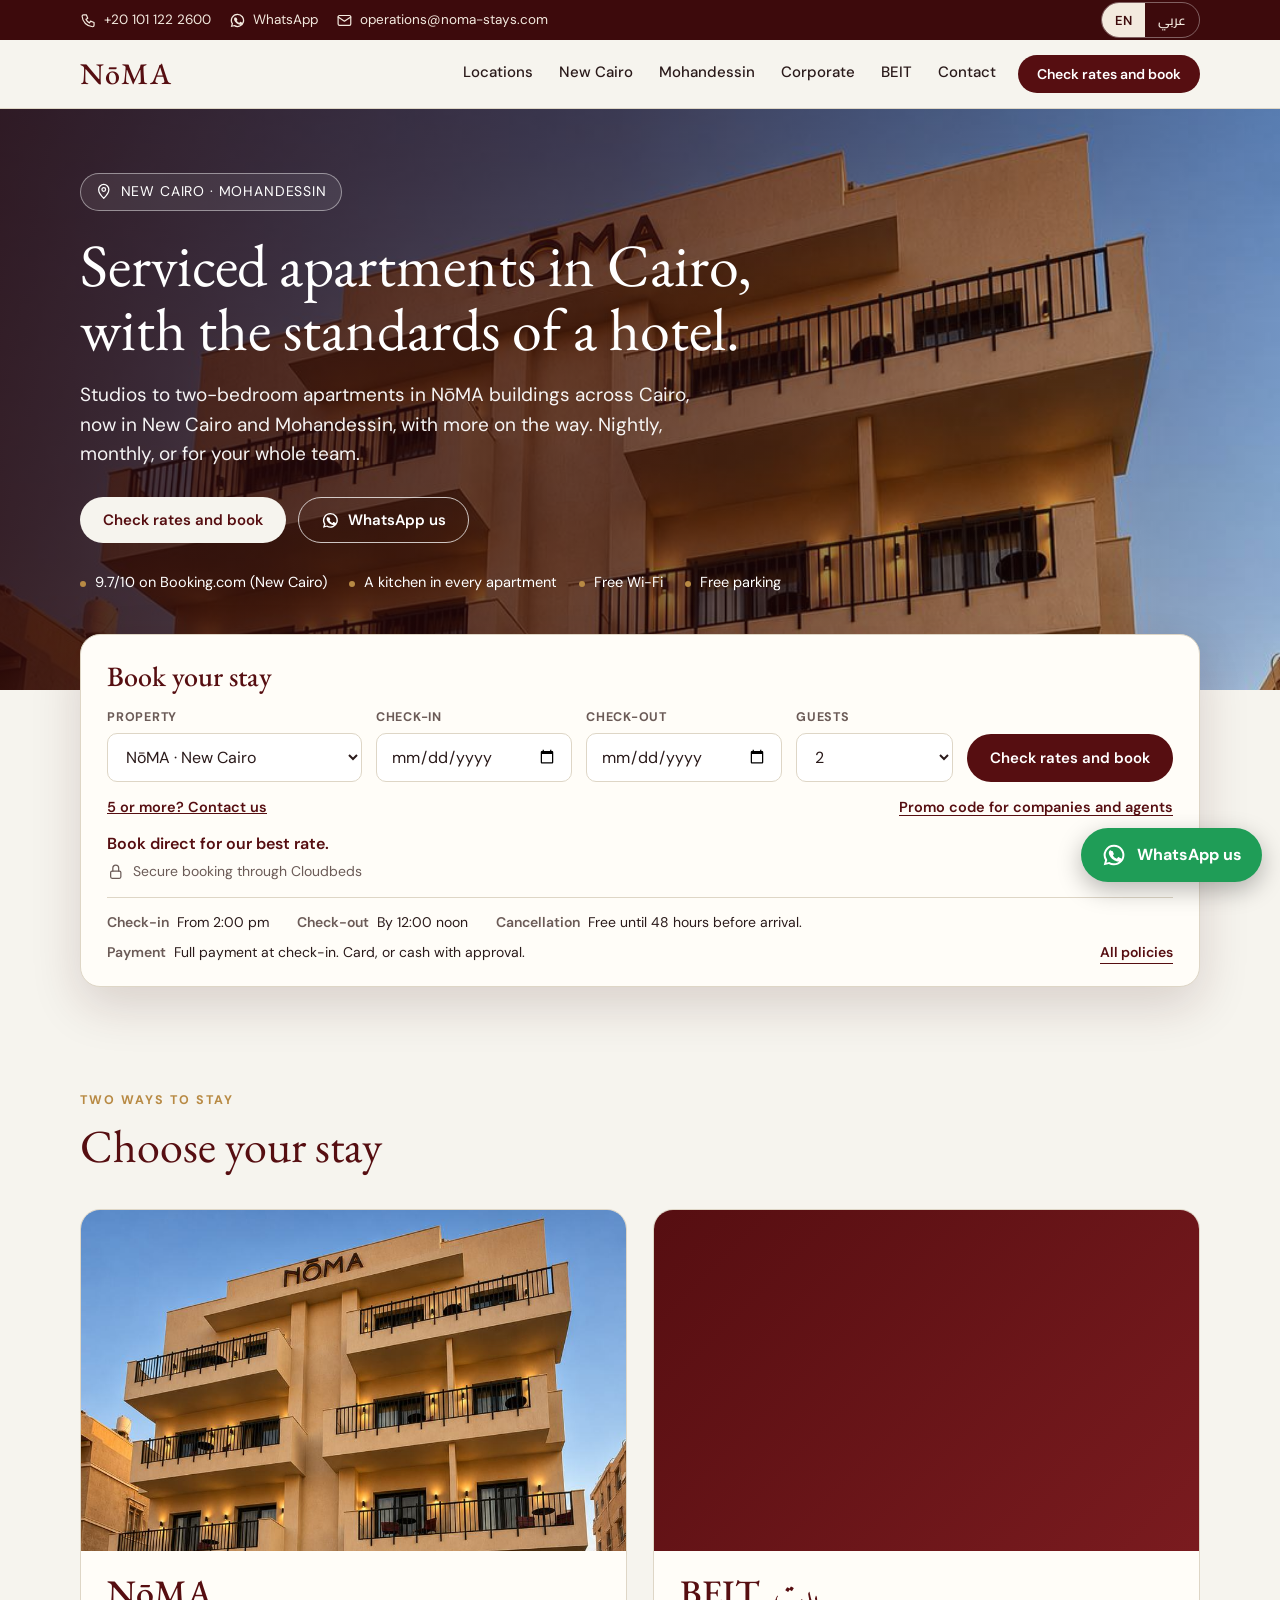
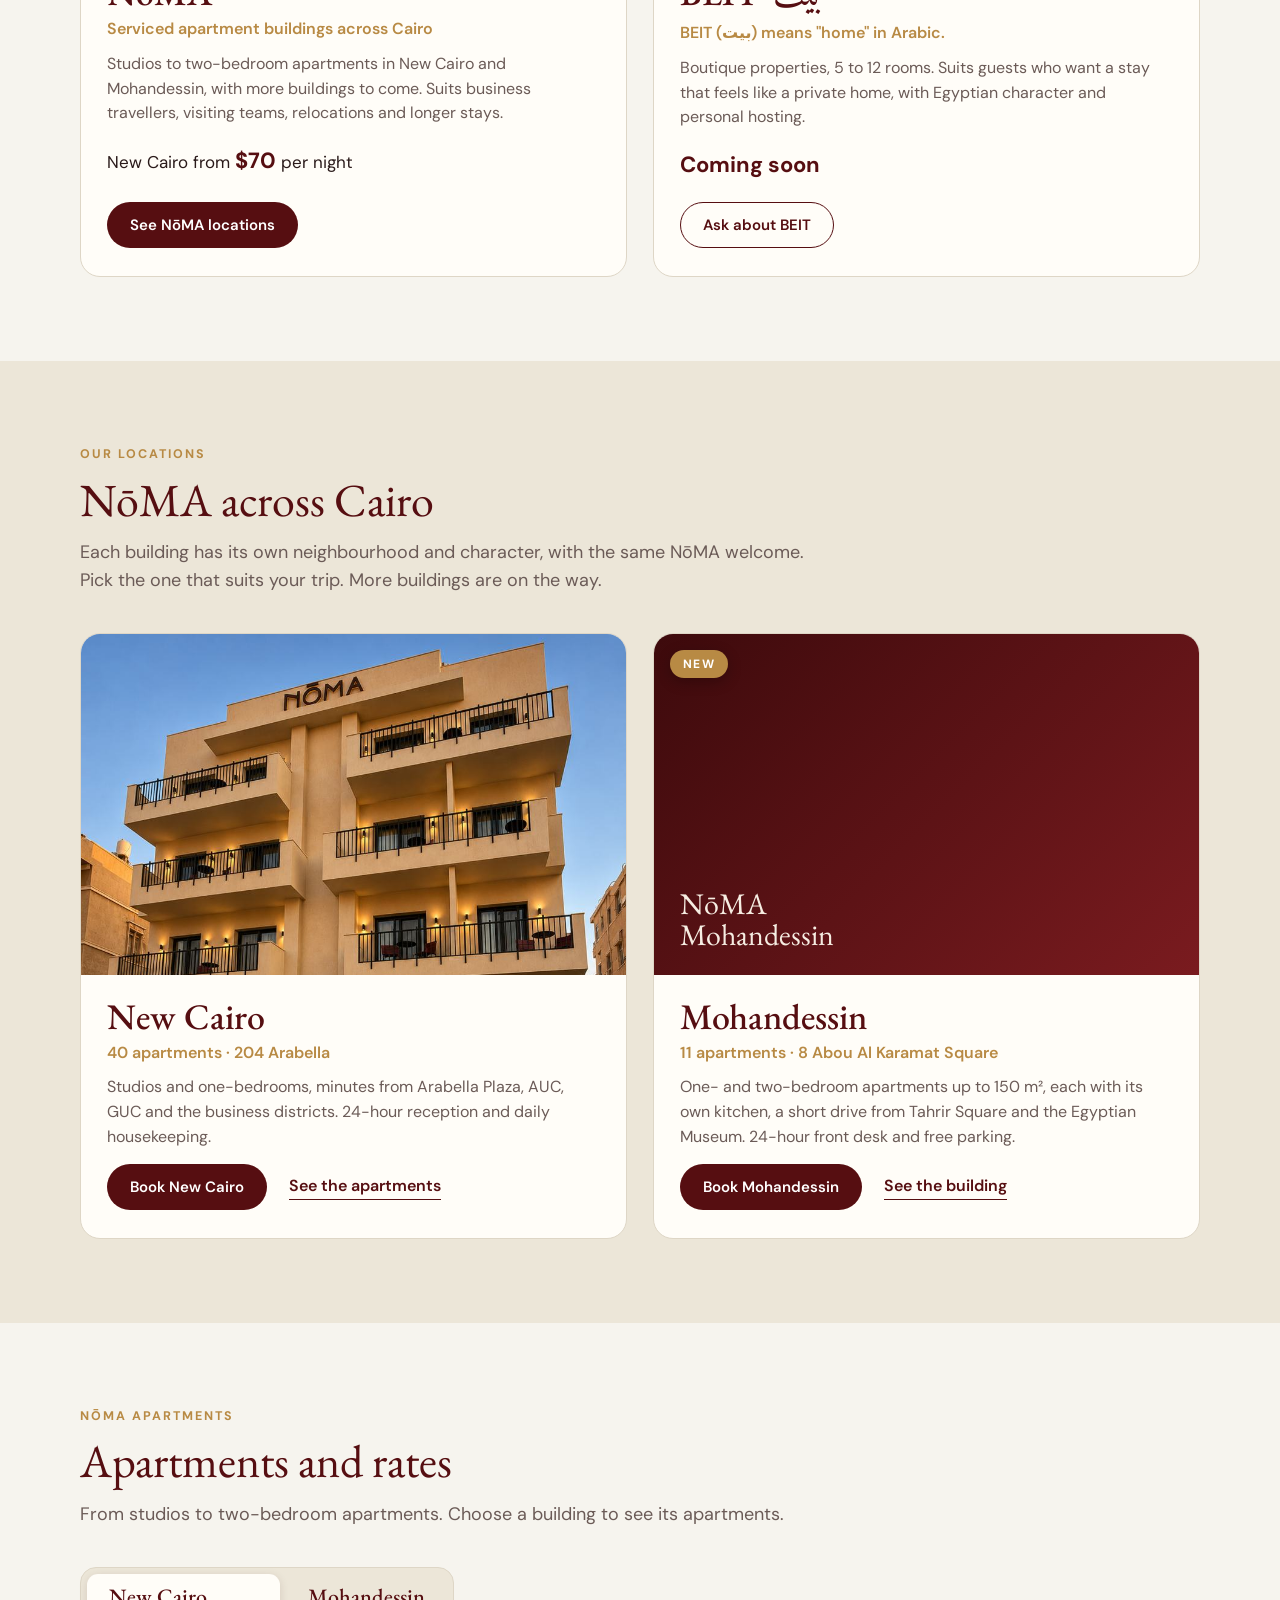
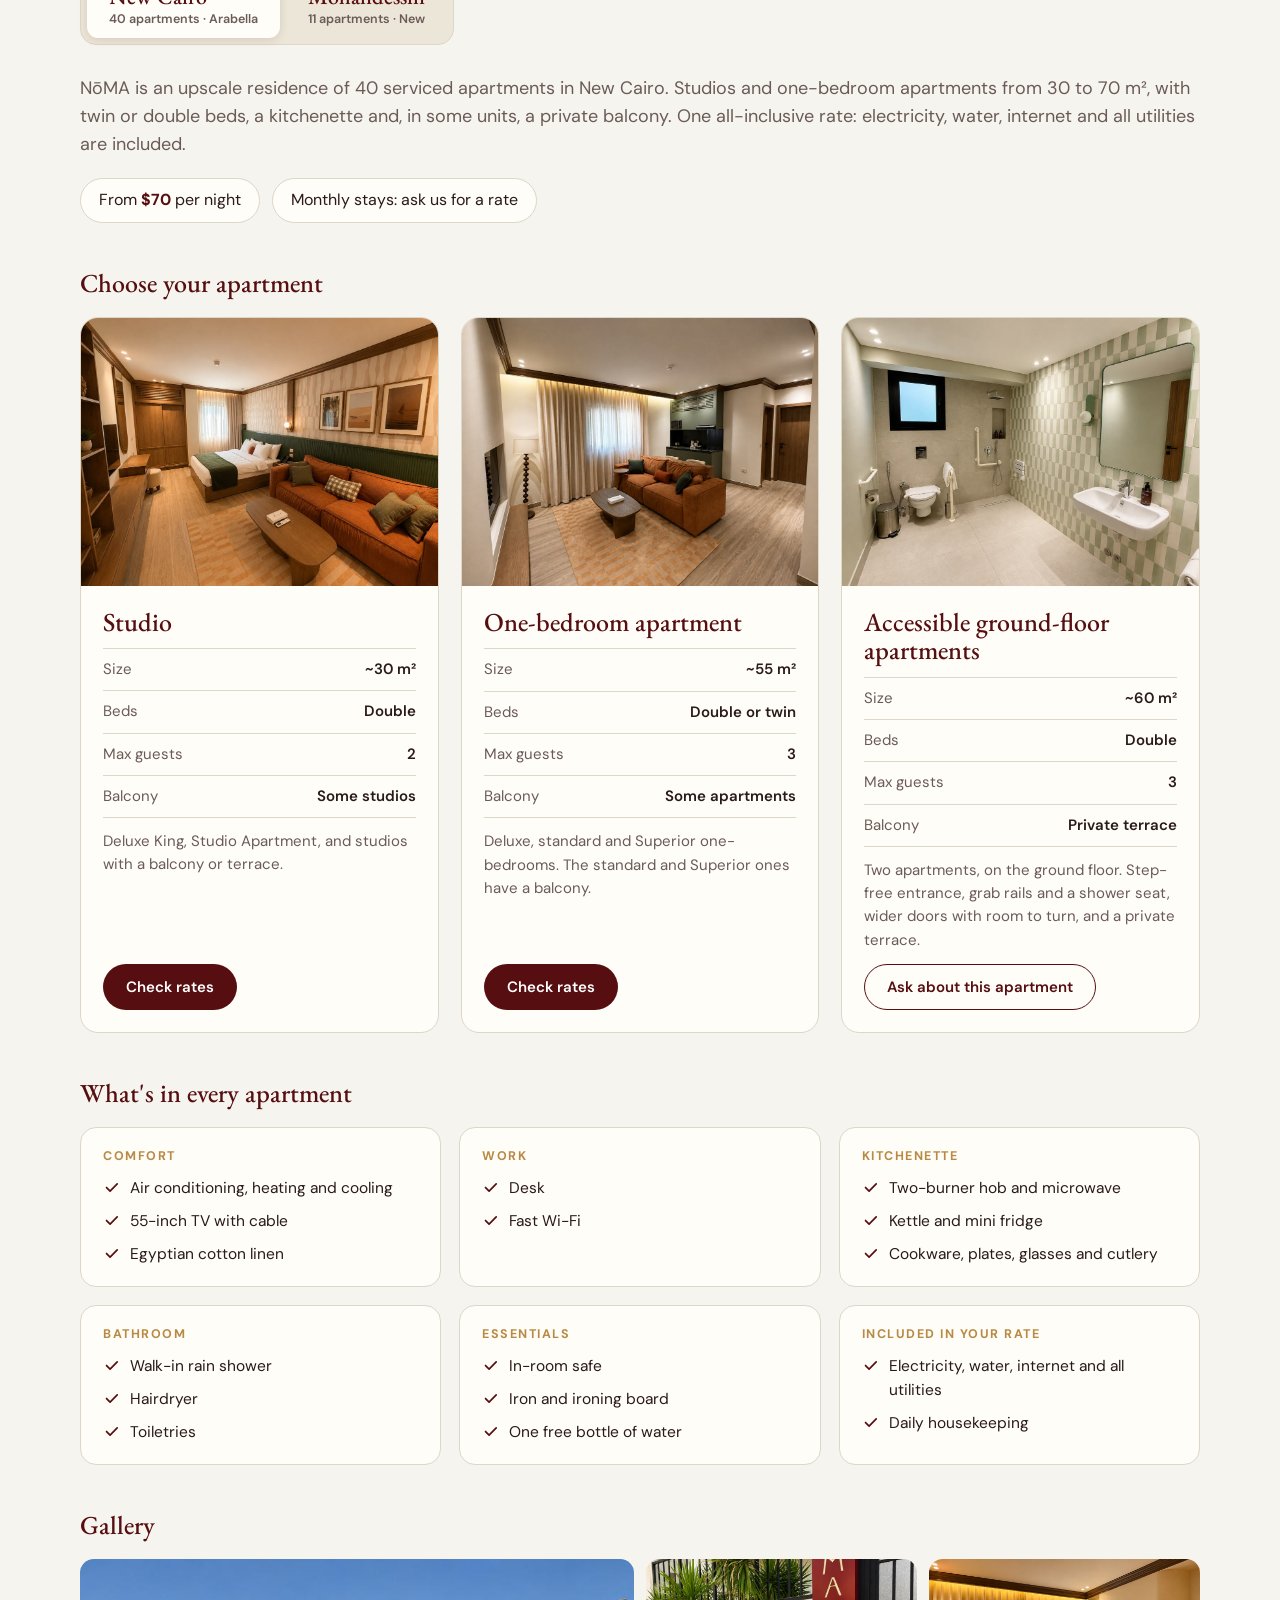
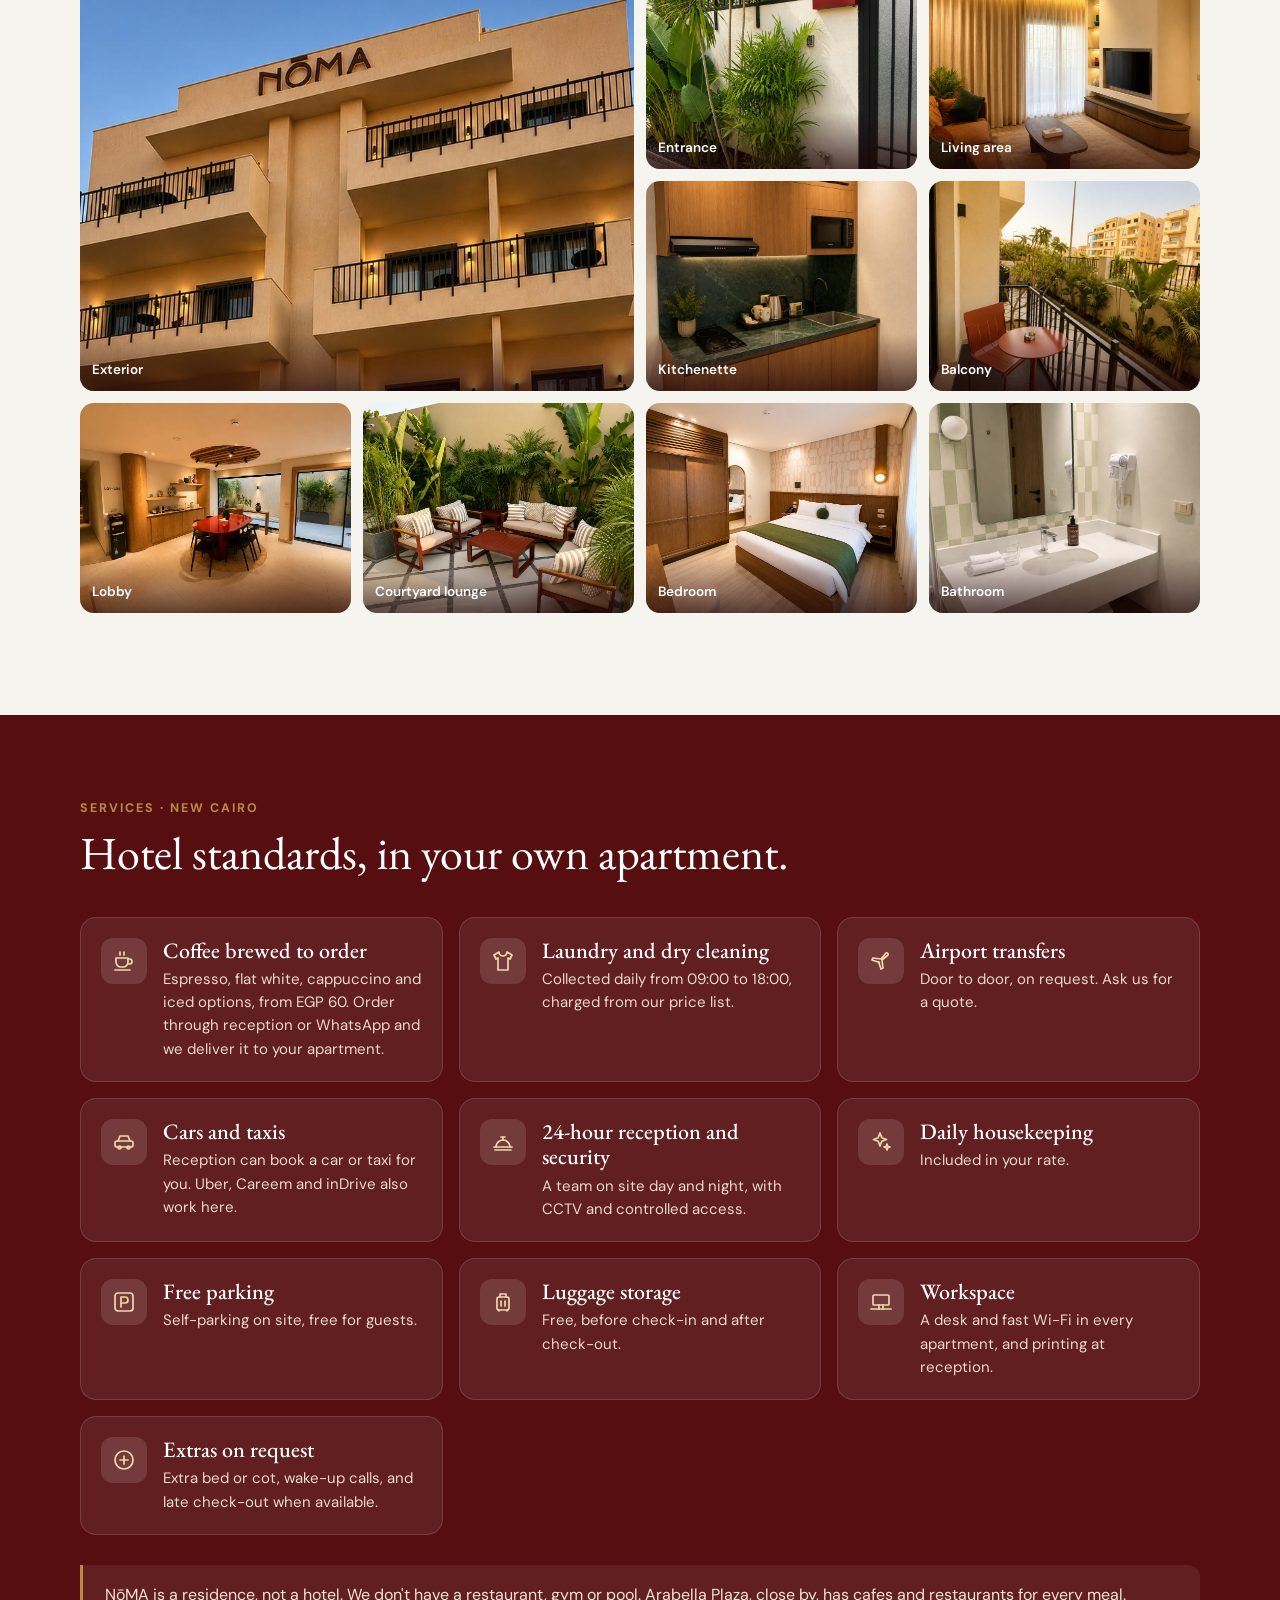
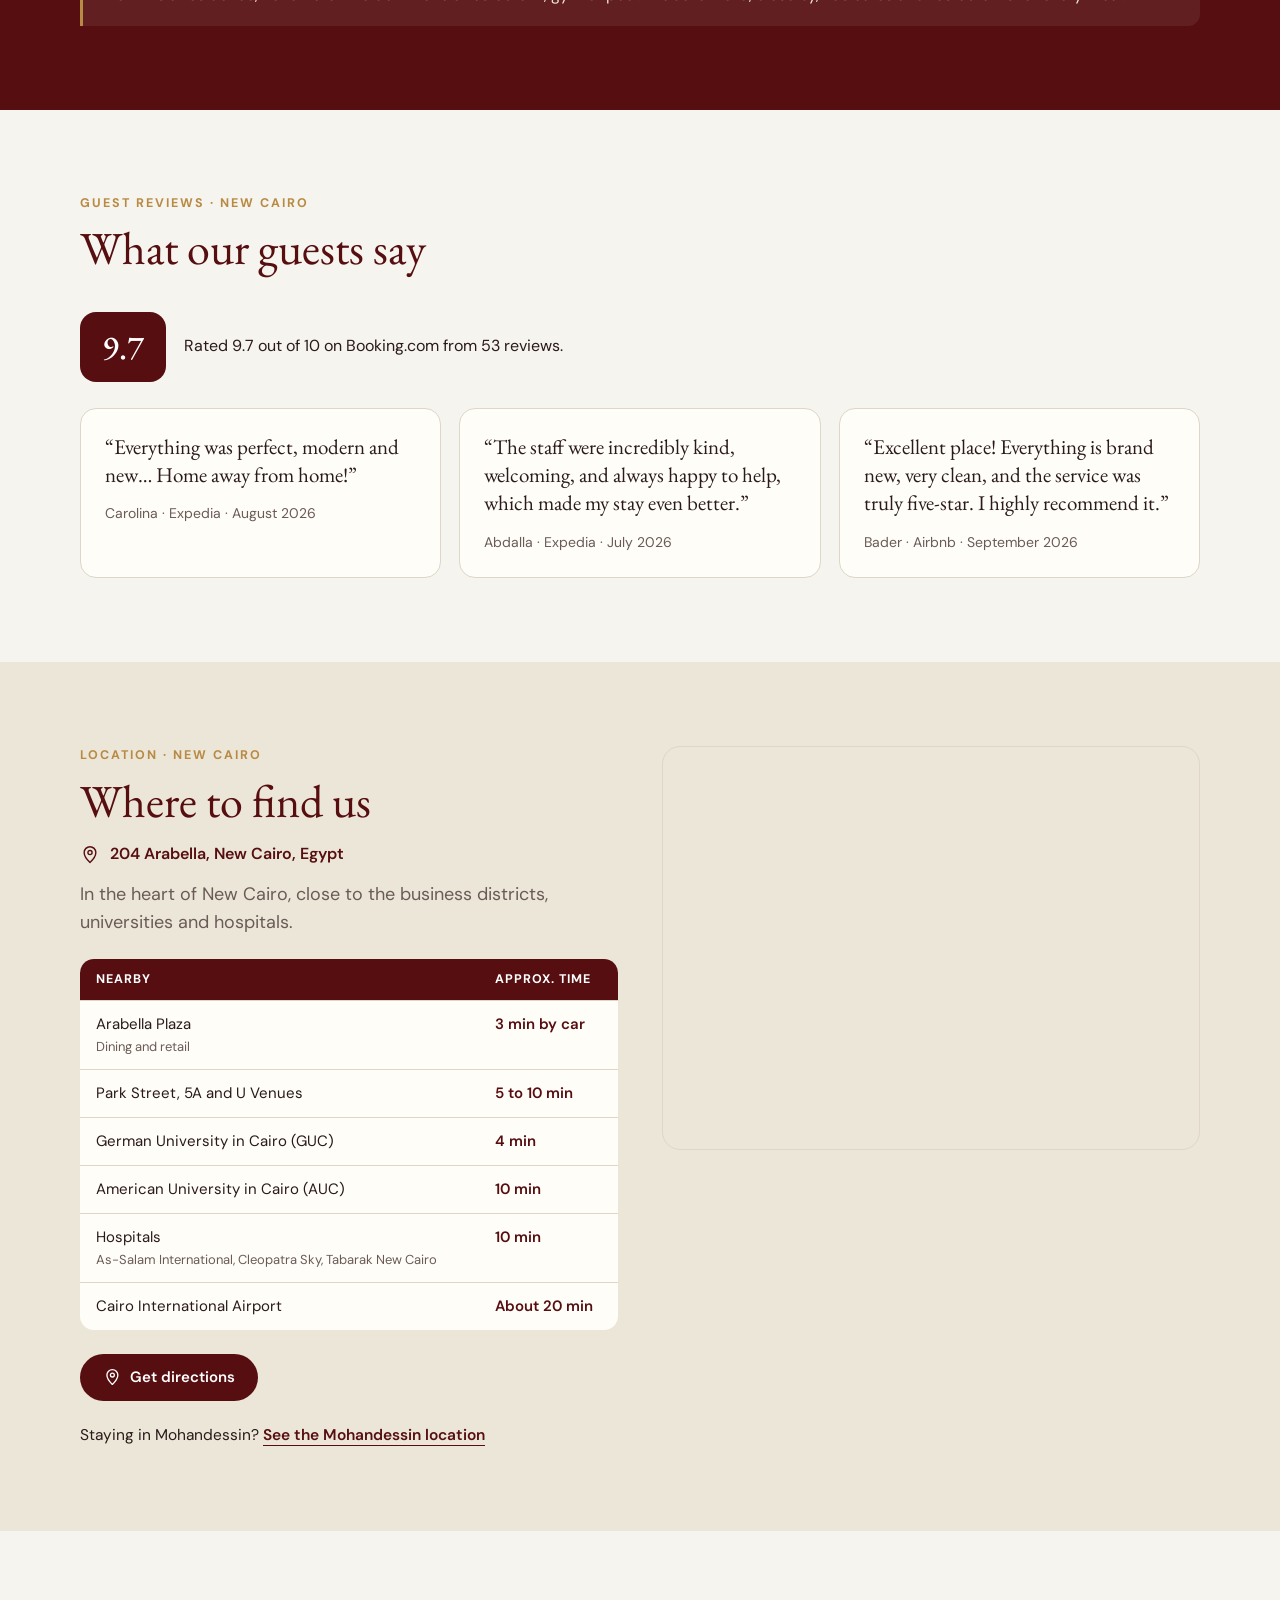
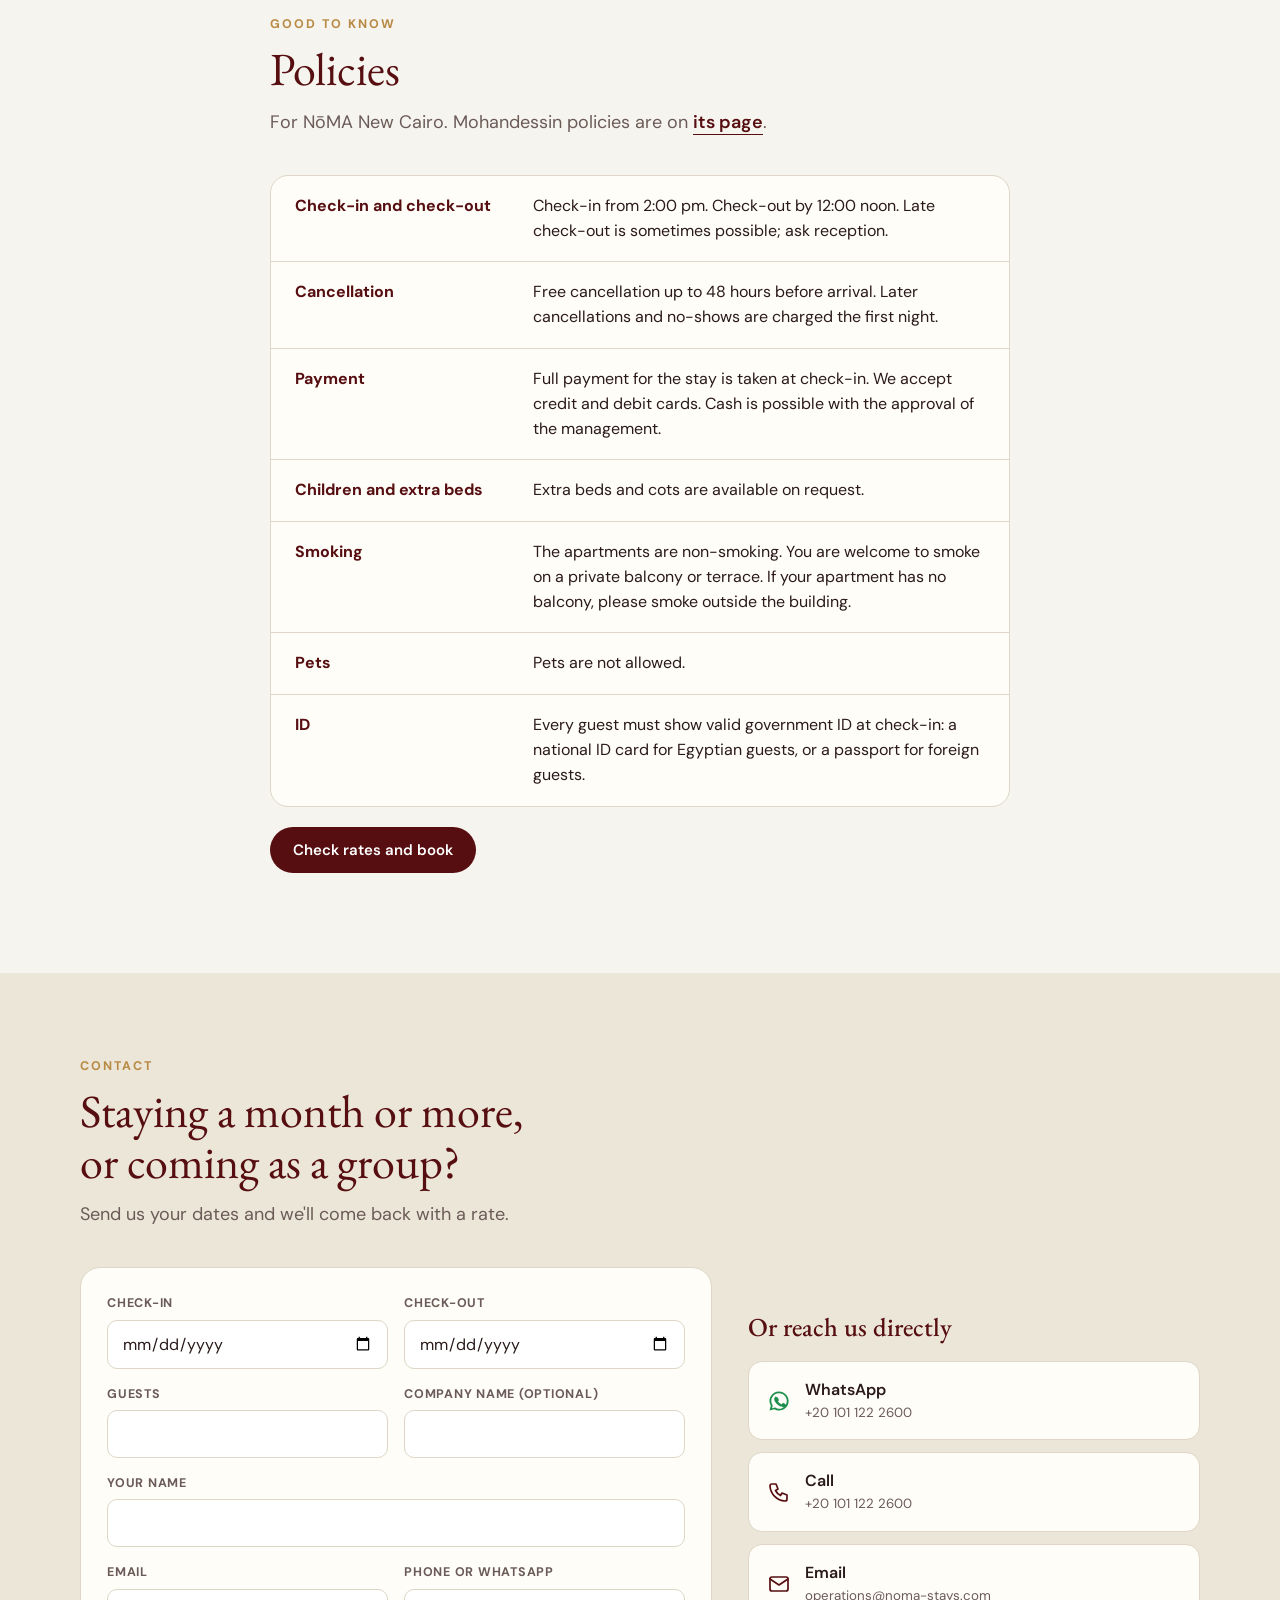
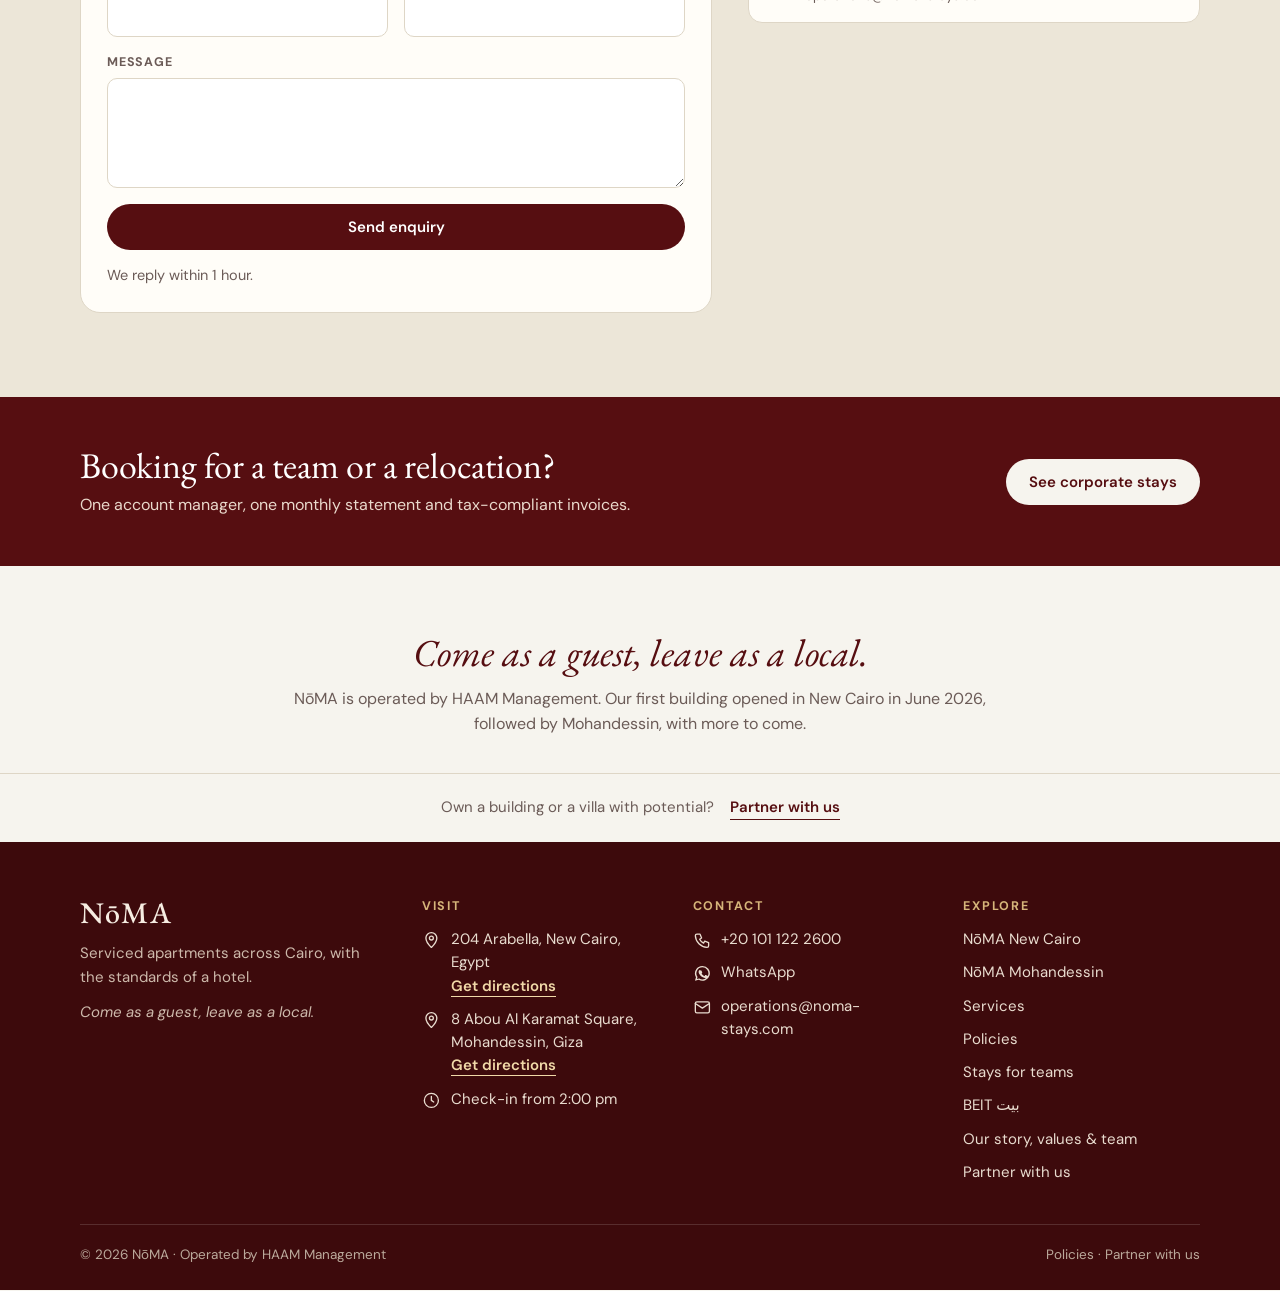
==== commit e91160c3: "Homepage: location tabs in Apartments, 'Choose your stay' first, copy for more buildings; photo view" ====
--- a/index.html
+++ b/index.html
@@ -330,7 +330,7 @@
 .cb-more-wrap{margin:18px 0 0}
 .cb-lb{position:fixed;inset:0;z-index:200;background:rgba(18,4,5,.94);display:none;flex-direction:column;align-items:center;justify-content:center;padding:56px 12px 24px}
 .cb-lb.on{display:flex}
-.cb-lb img{max-width:min(1100px,100%);max-height:calc(100vh - 140px);object-fit:contain;border-radius:8px;background:#2a0b0d}
+.cb-lb img{max-width:min(1100px,100%);max-height:calc(100vh - 230px);object-fit:contain;border-radius:8px;background:#2a0b0d}
 .cb-lb-title{position:absolute;top:16px;inset-inline-start:18px;color:#f3e9de;font:500 20px var(--serif);max-width:70%}
 .cb-lb-count{color:#d9c6b8;font-size:14px;margin-top:12px}
 .cb-lb button{position:absolute;border:0;background:rgba(255,255,255,.12);color:#fff;cursor:pointer;width:48px;height:48px;border-radius:50%;font-size:26px;line-height:1;display:flex;align-items:center;justify-content:center}
@@ -338,7 +338,17 @@
 .cb-lb .x{top:10px;inset-inline-end:12px}
 .cb-lb .prev{left:12px;top:50%;transform:translateY(-50%)}
 .cb-lb .next{right:12px;top:50%;transform:translateY(-50%)}
-@media (max-width:760px){.cb-lb .prev,.cb-lb .next{top:auto;bottom:18px;transform:none}}
+/* thumbnail strip under the photo */
+.cb-lb .cb-lb-thumbs{display:flex;gap:8px;overflow-x:auto;max-width:min(1100px,100%);margin-top:14px;padding:4px 2px 8px;scrollbar-width:thin;scrollbar-color:rgba(255,255,255,.3) transparent}
+.cb-lb .cb-lb-thumbs button{position:static;flex:0 0 auto;width:84px;height:60px;padding:0;border-radius:6px;overflow:hidden;border:2px solid transparent;background:#2a0b0d;opacity:.55;transform:none;transition:opacity .15s,border-color .15s}
+.cb-lb .cb-lb-thumbs button:hover{opacity:.9;background:#2a0b0d}
+.cb-lb .cb-lb-thumbs button.on{opacity:1;border-color:#f1d9a8}
+.cb-lb .cb-lb-thumbs img{width:100%;height:100%;max-width:none;max-height:none;object-fit:cover;border-radius:0}
+@media (max-width:760px){
+  .cb-lb img{max-height:calc(100vh - 200px)}
+  .cb-lb .prev,.cb-lb .next{top:42%;transform:none;width:40px;height:40px}
+  .cb-lb .cb-lb-thumbs button{width:64px;height:46px}
+}
 
 /* Google reviews (live from /api/reviews) */
 .review-scores{display:flex;gap:14px 34px;flex-wrap:wrap;margin-bottom:26px}
@@ -362,6 +372,22 @@
 .brand-body .loc-actions .btn{margin-top:0}
 .policy-mini li[hidden]{display:none}
 .other-loc{margin:22px 0 0;font-size:15.5px}
+/* apartments: location tabs */
+.loc-tabs{display:inline-flex;gap:6px;padding:6px;background:var(--sand);border:1px solid var(--line);border-radius:16px;margin:0 0 30px;max-width:100%}
+.loc-tabs button{display:flex;flex-direction:column;align-items:flex-start;gap:3px;border:0;background:transparent;padding:11px 22px;border-radius:11px;cursor:pointer;font:500 22px/1.1 var(--serif);color:var(--maroon);text-align:start}
+[dir="rtl"] .loc-tabs button{font-family:"Amiri",var(--serif)}
+.loc-tabs button small{font:600 12.5px/1.2 var(--sans);color:var(--muted)}
+[dir="rtl"] .loc-tabs button small{font-family:"Cairo",var(--sans)}
+.loc-tabs button:hover{background:rgba(255,255,255,.55)}
+.loc-tabs button[aria-selected="true"]{background:var(--paper);box-shadow:0 2px 10px rgba(60,20,20,.12)}
+.loc-panel[hidden]{display:none}
+.loc-panel>.lead:first-child{margin-top:0}
+.moh-fallback{background:var(--paper);border:1px solid var(--line);border-radius:18px;padding:26px;display:flex;gap:16px 24px;align-items:center;justify-content:space-between;flex-wrap:wrap}
+.moh-fallback p{margin:0;font-size:17px}
+.moh-fallback[hidden]{display:none}
+.moh-links{display:flex;gap:14px 24px;align-items:center;flex-wrap:wrap}
+.type-card .type-note.clamp{display:-webkit-box;-webkit-line-clamp:5;-webkit-box-orient:vertical;overflow:hidden}
+@media (max-width:760px){.loc-tabs{display:flex}.loc-tabs button{flex:1 1 0;padding:10px 14px;font-size:19px}}
 @media (prefers-reduced-motion:reduce){html{scroll-behavior:auto}*{transition:none!important}}
 
 </style>
@@ -491,7 +517,7 @@
   <div class="container hero-inner">
     <a class="hero-address" href="#locations"><svg class="icon"><use href="#i-pin"/></svg><span data-i18n="hero.locs">New Cairo · Mohandessin</span></a>
     <h1 id="hero-title" data-i18n="hero.title">Serviced apartments in Cairo, with the standards of a hotel.</h1>
-    <p class="hero-sub" data-i18n="hero.sub">Two NōMA buildings: 40 apartments in New Cairo, minutes from AUC and GUC, and 11 in Mohandessin, a short drive from Tahrir Square. Nightly, monthly, or for your whole team.</p>
+    <p class="hero-sub" data-i18n="hero.sub3">Studios to two-bedroom apartments in NōMA buildings across Cairo, now in New Cairo and Mohandessin, with more on the way. Nightly, monthly, or for your whole team.</p>
     <div class="hero-ctas">
       <a class="btn btn-light" href="#book" data-i18n="cta.book">Check rates and book</a>
       <a class="btn btn-outline-light" href="https://wa.me/201011222600" data-wa target="_blank" rel="noopener"><svg class="icon fill"><use href="#i-wa"/></svg><span data-i18n="cta.whatsapp">WhatsApp us</span></a>
@@ -567,13 +593,45 @@
   </div>
 </section>
 
+<!-- ============ BRAND CARDS ============ -->
+<section class="section" id="stays" aria-labelledby="stays-title">
+  <div class="container">
+    <div class="section-head">
+      <span class="eyebrow" data-i18n="stays.eyebrow">Two ways to stay</span>
+      <h2 id="stays-title" data-i18n="stays.title">Choose your stay</h2>
+    </div>
+    <div class="brand-grid">
+      <article class="brand-card">
+        <img class="photo" src="assets/home/noma-card.jpg" loading="lazy" decoding="async" alt="NōMA building with private balconies, New Cairo" style="object-position:center 30%">
+        <div class="brand-body">
+          <h3 class="brand-name">NōMA</h3>
+          <p class="brand-meaning" data-i18n="stays.nomaWhat3">Serviced apartment buildings across Cairo</p>
+          <p class="brand-suits" data-i18n="stays.nomaSuits2">Studios to two-bedroom apartments in New Cairo and Mohandessin, with more buildings to come. Suits business travellers, visiting teams, relocations and longer stays.</p>
+          <p class="from-price" data-i18n-html="stays.nomaFrom2">New Cairo from <strong>$70</strong> per night</p>
+          <a class="btn btn-primary" href="#locations" data-i18n="stays.nomaCta2">See NōMA locations</a>
+        </div>
+      </article>
+      <article class="brand-card">
+        <img class="photo" src="https://noma-stays.com/assets/hero-beit/1.jpg" alt="Arched wooden doorway of a BEIT boutique property" loading="lazy" onerror="this.outerHTML='<div class=&quot;beit-fallback&quot; style=&quot;display:block&quot;></div>'">
+        <div class="brand-body">
+          <h3 class="brand-name">BEIT <span class="ar-word" lang="ar">بيت</span></h3>
+          <p class="brand-meaning" data-i18n="stays.beitMeaning">BEIT (بيت) means "home" in Arabic.</p>
+          <p class="brand-suits"><span data-i18n="stays.beitWhat">Boutique properties, 5 to 12 rooms.</span> <span data-i18n="stays.beitSuits">Suits guests who want a stay that feels like a private home, with Egyptian character and personal hosting.</span></p>
+          <p class="from-price" data-i18n-html="stays.beitSoon"><strong>Coming soon</strong></p>
+          <a class="btn btn-outline" href="https://wa.me/201011222600" data-wa="beit" target="_blank" rel="noopener" data-i18n="stays.beitCta">Ask about BEIT</a>
+        </div>
+      </article>
+    </div>
+  </div>
+</section>
+
 <!-- ============ LOCATIONS ============ -->
-<section class="section" id="locations" aria-labelledby="locs-title">
+<section class="section alt" id="locations" aria-labelledby="locs-title">
   <div class="container">
     <div class="section-head">
       <span class="eyebrow" data-i18n="locs.eyebrow">Our locations</span>
-      <h2 id="locs-title" data-i18n="locs.title">Two NōMA buildings, two sides of Cairo</h2>
-      <p class="lead" data-i18n="locs.lead">The same NōMA welcome in both. Pick the neighbourhood that suits your trip.</p>
+      <h2 id="locs-title" data-i18n="locs.title2">NōMA across Cairo</h2>
+      <p class="lead" data-i18n="locs.lead2">Each building has its own neighbourhood and character, with the same NōMA welcome. Pick the one that suits your trip. More buildings are on the way.</p>
     </div>
     <div class="brand-grid">
       <article class="brand-card">
@@ -604,50 +662,26 @@
   </div>
 </section>
 
-<!-- ============ BRAND CARDS ============ -->
-<section class="section alt" id="stays" aria-labelledby="stays-title">
-  <div class="container">
-    <div class="section-head">
-      <span class="eyebrow" data-i18n="stays.eyebrow">Two ways to stay</span>
-      <h2 id="stays-title" data-i18n="stays.title">Choose your stay</h2>
-    </div>
-    <div class="brand-grid">
-      <article class="brand-card">
-        <img class="photo" src="assets/home/noma-card.jpg" loading="lazy" decoding="async" alt="NōMA building with private balconies, New Cairo" style="object-position:center 30%">
-        <div class="brand-body">
-          <h3 class="brand-name">NōMA</h3>
-          <p class="brand-meaning" data-i18n="stays.nomaWhat2">51 serviced apartments · New Cairo and Mohandessin</p>
-          <p class="brand-suits" data-i18n="stays.nomaSuits">Suits business travellers, visiting teams, relocations and longer stays.</p>
-          <p class="from-price" data-i18n-html="stays.nomaFrom2">New Cairo from <strong>$70</strong> per night</p>
-          <a class="btn btn-primary" href="#locations" data-i18n="stays.nomaCta2">See NōMA locations</a>
-        </div>
-      </article>
-      <article class="brand-card">
-        <img class="photo" src="https://noma-stays.com/assets/hero-beit/1.jpg" alt="Arched wooden doorway of a BEIT boutique property" loading="lazy" onerror="this.outerHTML='<div class=&quot;beit-fallback&quot; style=&quot;display:block&quot;></div>'">
-        <div class="brand-body">
-          <h3 class="brand-name">BEIT <span class="ar-word" lang="ar">بيت</span></h3>
-          <p class="brand-meaning" data-i18n="stays.beitMeaning">BEIT (بيت) means "home" in Arabic.</p>
-          <p class="brand-suits"><span data-i18n="stays.beitWhat">Boutique properties, 5 to 12 rooms.</span> <span data-i18n="stays.beitSuits">Suits guests who want a stay that feels like a private home, with Egyptian character and personal hosting.</span></p>
-          <p class="from-price" data-i18n-html="stays.beitSoon"><strong>Coming soon</strong></p>
-          <a class="btn btn-outline" href="https://wa.me/201011222600" data-wa="beit" target="_blank" rel="noopener" data-i18n="stays.beitCta">Ask about BEIT</a>
-        </div>
-      </article>
-    </div>
-  </div>
-</section>
-
 <!-- ============ 3. NōMA ============ -->
 <section class="section" id="apartments" aria-labelledby="apt-title">
   <div class="container">
     <div class="section-head">
-      <span class="eyebrow" data-i18n="apt.eyebrow">NōMA · New Cairo</span>
+      <span class="eyebrow" data-i18n="apt.eyebrow2">NōMA apartments</span>
       <h2 id="apt-title" data-i18n="apt.title">Apartments and rates</h2>
+      <p class="lead" data-i18n="apt.lead2">From studios to two-bedroom apartments. Choose a building to see its apartments.</p>
+    </div>
+    <div class="loc-tabs" role="tablist" aria-label="Location">
+      <button type="button" role="tab" id="tab-nc" aria-controls="panel-nc" aria-selected="true" data-tab="nc"><span data-i18n="locs.nc">New Cairo</span><small data-i18n="tab.ncSub">40 apartments · Arabella</small></button>
+      <button type="button" role="tab" id="tab-moh" aria-controls="panel-moh" aria-selected="false" tabindex="-1" data-tab="moh"><span data-i18n="locs.moh">Mohandessin</span><small data-i18n="tab.mohSub">11 apartments · New</small></button>
+    </div>
+
+    <!-- New Cairo (Arabella) -->
+    <div class="loc-panel" id="panel-nc" role="tabpanel" aria-labelledby="tab-nc">
       <p class="lead" data-i18n="apt.intro">NōMA is an upscale residence of 40 serviced apartments in New Cairo. Studios and one-bedroom apartments from 30 to 70 m², with twin or double beds, a kitchenette and, in some units, a private balcony. One all-inclusive rate: electricity, water, internet and all utilities are included.</p>
       <div class="price-row">
         <span class="price-chip" data-i18n-html="apt.fromNight">From <strong>$70</strong> per night</span>
         <span class="price-chip" data-i18n="apt.monthAsk">Monthly stays: ask us for a rate</span>
       </div>
-    </div>
 
     <h3 class="subhead" data-i18n="apt.typesTitle">Choose your apartment</h3>
     <div class="type-grid">
@@ -759,6 +793,22 @@
       <figure><img class="photo" src="assets/home/bathroom.jpg" loading="lazy" decoding="async" alt="Bathroom with walk-in rain shower at NōMA"><figcaption data-i18n="g.bathroom">Bathroom</figcaption></figure>
     </div>
     <p class="cb-more-wrap"><button type="button" class="btn btn-outline cb-photos cb-all" data-cb-match="." hidden><svg class="icon"><use href="#i-camera"/></svg><span data-i18n="cb.all">See all apartment photos</span> <span class="cb-n"></span></button></p>
+    </div>
+
+    <!-- Mohandessin (live from Cloudbeds) -->
+    <div class="loc-panel" id="panel-moh" role="tabpanel" aria-labelledby="tab-moh" hidden>
+      <p class="lead" data-i18n="m.aptLead2">Eleven furnished apartments, most with two bedrooms, from about 80 to 150 m². Each has a living and dining area and its own kitchen, so you can settle in for a night or a month.</p>
+      <div class="price-row">
+        <span class="price-chip" data-i18n="apt.monthAsk">Monthly stays: ask us for a rate</span>
+      </div>
+      <h3 class="subhead" data-i18n="apt.typesTitle">Choose your apartment</h3>
+      <div class="type-grid" id="home-moh-rooms" aria-live="polite"></div>
+      <div class="moh-fallback" id="home-moh-fallback">
+        <p data-i18n="m.fallback">See every apartment, its photos and today's prices in our booking window.</p>
+        <a class="btn btn-primary" href="#book" data-property="mohandessin" data-i18n="m.fallbackCta">See apartments and prices</a>
+      </div>
+      <p class="cb-more-wrap moh-links"><button type="button" class="btn btn-outline cb-photos" id="home-moh-all" hidden><svg class="icon"><use href="#i-camera"/></svg><span data-i18n="cb.all">See all apartment photos</span> <span class="cb-n"></span></button><a class="link-arrow" href="mohandessin.html" data-i18n="m.mohPage">Everything about NōMA Mohandessin</a></p>
+    </div>
   </div>
 </section>
 
@@ -914,7 +964,7 @@
 <section class="closing">
   <div class="container narrow">
     <p class="tagline" data-i18n="tagline">Come as a guest, leave as a local.</p>
-    <p class="about-line" data-i18n-html="about.line2">NōMA is operated by HAAM Management. NōMA New Cairo opened in June 2026; NōMA Mohandessin is our newest building.</p>
+    <p class="about-line" data-i18n-html="about.line3">NōMA is operated by HAAM Management. Our first building opened in New Cairo in June 2026, followed by Mohandessin, with more to come.</p>
   </div>
 </section>
 
@@ -932,7 +982,7 @@
     <div class="footer-grid">
       <div class="footer-brand">
         <img src="https://noma-stays.com/assets/noma-wordmark-cream.png" alt="NōMA" width="117" height="36" style="height:36px;width:auto" onerror="this.replaceWith(Object.assign(document.createElement('span'),{className:'logo-text',textContent:'NōMA',style:'color:#f6ede2'}))">
-        <p data-i18n="footer.blurb2">Serviced apartments in New Cairo and Mohandessin, with the standards of a hotel.</p>
+        <p data-i18n="footer.blurb3">Serviced apartments across Cairo, with the standards of a hotel.</p>
         <p><em data-i18n="tagline">Come as a guest, leave as a local.</em></p>
       </div>
       <div class="footer-col">
@@ -1121,7 +1171,19 @@
 'about.line2':'تُدار نوما بواسطة HAAM Management. افتُتحت نوما القاهرة الجديدة في يونيو 2026، ونوما المهندسين هي أحدث مبانينا.',
 'footer.blurb2':'شقق فندقية في القاهرة الجديدة والمهندسين، بمعايير الفنادق.',
 'address.moh':'8 ميدان أبو الكرامات، المهندسين، الجيزة','footer.checkin':'تسجيل الوصول من 2:00 ظهرًا',
-'footer.nc':'نوما القاهرة الجديدة','footer.moh':'نوما المهندسين'
+'footer.nc':'نوما القاهرة الجديدة','footer.moh':'نوما المهندسين',
+'apt.eyebrow2':'شقق نوما','tab.ncSub':'40 شقة · أرابيلا','tab.mohSub':'11 شقة · جديد',
+'m.aptLead2':'إحدى عشرة شقة مفروشة، معظمها بغرفتي نوم، بمساحات من نحو 80 إلى 150 م². في كل شقة منطقة معيشة وطعام ومطبخ خاص، لتستقر فيها لليلة أو لشهر.',
+'m.fallback':'شاهد كل الشقق وصورها وأسعار اليوم في نافذة الحجز.','m.fallbackCta':'شاهد الشقق والأسعار',
+'m.mohPage':'كل ما يخص نوما المهندسين',
+'hero.sub3':'استوديوهات وشقق بغرفتي نوم في مباني نوما في أنحاء القاهرة، الآن في القاهرة الجديدة والمهندسين، ومبانٍ أخرى في الطريق. إقامة يومية أو شهرية أو لفريق عملك بالكامل.',
+'locs.title2':'نوما في أنحاء القاهرة',
+'locs.lead2':'لكل مبنى حيّه وطابعه، مع نفس ترحيب نوما. اختر ما يناسب رحلتك. ومبانٍ أخرى في الطريق.',
+'stays.nomaWhat3':'مبانٍ للشقق الفندقية في أنحاء القاهرة',
+'stays.nomaSuits2':'استوديوهات وشقق بغرفتي نوم في القاهرة الجديدة والمهندسين، ومبانٍ أخرى قادمة. مناسبة لرجال الأعمال والفرق الزائرة والانتقال للعمل والإقامات الطويلة.',
+'apt.lead2':'من الاستوديو إلى الشقة بغرفتي نوم. اختر المبنى لتشاهد شققه.',
+'about.line3':'تُدار نوما بواسطة HAAM Management. افتُتح أول مبانينا في القاهرة الجديدة في يونيو 2026، ثم المهندسين، والمزيد قادم.',
+'footer.blurb3':'شقق فندقية في أنحاء القاهرة، بمعايير الفنادق.'
 });
 var $=function(s,r){return (r||document).querySelector(s)};
 var $$=function(s,r){return Array.prototype.slice.call((r||document).querySelectorAll(s))};
@@ -1247,7 +1309,7 @@
   var lb,img,title,count,list=[],pos=0;
   function build(){
     lb=document.createElement('div');lb.className='cb-lb';lb.setAttribute('role','dialog');lb.setAttribute('aria-modal','true');
-    lb.innerHTML='<div class="cb-lb-title"></div><button class="x" type="button" aria-label="Close">&times;</button><button class="prev" type="button" aria-label="Previous">&#8249;</button><img alt=""><button class="next" type="button" aria-label="Next">&#8250;</button><div class="cb-lb-count"></div>';
+    lb.innerHTML='<div class="cb-lb-title"></div><button class="x" type="button" aria-label="Close">&times;</button><button class="prev" type="button" aria-label="Previous">&#8249;</button><img alt=""><button class="next" type="button" aria-label="Next">&#8250;</button><div class="cb-lb-count"></div><div class="cb-lb-thumbs" role="tablist" aria-label="Photos"></div>';
     document.body.appendChild(lb);img=lb.querySelector('img');title=lb.querySelector('.cb-lb-title');count=lb.querySelector('.cb-lb-count');
     lb.querySelector('.x').onclick=close;lb.querySelector('.prev').onclick=function(){go(-1)};lb.querySelector('.next').onclick=function(){go(1)};
     lb.addEventListener('click',function(e){if(e.target===lb)close()});
@@ -1255,10 +1317,13 @@
     var x0=null;lb.addEventListener('touchstart',function(e){x0=e.touches[0].clientX},{passive:true});
     lb.addEventListener('touchend',function(e){if(x0===null)return;var dx=e.changedTouches[0].clientX-x0;if(Math.abs(dx)>40)go(dx<0?1:-1);x0=null});
   }
-  function show(){img.src=list[pos].url;img.alt=list[pos].name;title.textContent=list[pos].name;count.textContent=(pos+1)+' / '+list.length}
+  function show(){img.src=list[pos].url;img.alt=list[pos].name;title.textContent=list[pos].name;count.textContent=(pos+1)+' / '+list.length;
+    var tb=lb.querySelectorAll('.cb-lb-thumbs button');for(var i=0;i<tb.length;i++){var on=i===pos;tb[i].className=on?'on':'';tb[i].setAttribute('aria-selected',on?'true':'false');if(on&&tb[i].scrollIntoView)tb[i].scrollIntoView({block:'nearest',inline:'center'})}}
+  function thumbs(){var box=lb.querySelector('.cb-lb-thumbs');box.innerHTML='';list.forEach(function(it,i){var b=document.createElement('button');b.type='button';b.setAttribute('role','tab');b.setAttribute('aria-label','Photo '+(i+1));var t=document.createElement('img');t.src=it.url;t.alt='';t.loading='lazy';t.decoding='async';b.appendChild(t);b.onclick=function(){pos=i;show()};box.appendChild(b)});box.hidden=list.length<2}
   function go(d){pos=(pos+d+list.length)%list.length;show()}
-  function open(items){if(!lb)build();list=items;pos=0;show();lb.classList.add('on');document.body.style.overflow='hidden';lb.querySelector('.x').focus()}
+  function open(items){if(!lb)build();list=items;pos=0;thumbs();show();lb.classList.add('on');document.body.style.overflow='hidden';lb.querySelector('.x').focus()}
   function close(){lb.classList.remove('on');document.body.style.overflow=''}
+  window.NOMA_LB=open;
   fetch('/api/rooms',{headers:{Accept:'application/json'}}).then(function(r){return r.json()}).then(function(d){
     if(!d||!d.ok||!d.rooms)return;
     document.querySelectorAll('.cb-photos[data-cb-match]').forEach(function(btn){
@@ -1277,17 +1342,62 @@
 </script>
 
 <script>
-/* Mohandessin card photo: first real room photo from Cloudbeds (/api/rooms?location=mohandessin).
-   Until that key is set in Vercel, the card keeps its maroon cover. */
+/* Apartments tabs (New Cairo / Mohandessin) + Mohandessin live content from Cloudbeds
+   (/api/rooms?location=mohandessin): the locations-card photo and the Mohandessin apartment cards.
+   Photos whose file name marks them as AI-generated are skipped. */
 (function(){
-  var box=document.querySelector('[data-cb-cover="mohandessin"]');if(!box)return;
-  var AI=/chatgpt|dall-?e|midjourney|gemini|ai[-_]?generated/i;
-  fetch('/api/rooms?location=mohandessin',{headers:{Accept:'application/json'}}).then(function(r){return r.json()}).then(function(d){
-    if(!d||!d.ok||!d.rooms)return;
-    var url=null;d.rooms.some(function(rm){return (rm.photos||[]).some(function(u){if(!AI.test(u)){url=u;return true}})});
+  var tabs=[].slice.call(document.querySelectorAll('.loc-tabs [role="tab"]'));
+  function select(id,focus){
+    tabs.forEach(function(t){var on=t.getAttribute('data-tab')===id;t.setAttribute('aria-selected',on?'true':'false');t.tabIndex=on?0:-1;document.getElementById(t.getAttribute('aria-controls')).hidden=!on;if(on&&focus)t.focus()});
+  }
+  tabs.forEach(function(t,i){
+    t.addEventListener('click',function(){select(t.getAttribute('data-tab'))});
+    t.addEventListener('keydown',function(e){var k=e.key,d=k==='ArrowRight'?1:k==='ArrowLeft'?-1:0;if(!d)return;if(document.documentElement.dir==='rtl')d=-d;e.preventDefault();select(tabs[(i+d+tabs.length)%tabs.length].getAttribute('data-tab'),true)});
+  });
+  function fromHash(){if(/mohandessin/i.test(location.hash))select('moh');else if(location.hash==='#apartments')select('nc')}
+  fromHash();window.addEventListener('hashchange',fromHash);
+  var bk=document.getElementById('bk-property');
+  if(bk)bk.addEventListener('change',function(){select(bk.value==='mohandessin'?'moh':'nc')});
+
+  var AI=/chatgpt|dall-?e|midjourney|gemini|ai[-_]?generated/i,data=null;
+  var grid=document.getElementById('home-moh-rooms'),fb=document.getElementById('home-moh-fallback'),allBtn=document.getElementById('home-moh-all');
+  function ar(){return document.documentElement.lang==='ar'}
+  function esc(t){return String(t||'').replace(/[&<>"]/g,function(c){return {'&':'&amp;','<':'&lt;','>':'&gt;','"':'&quot;'}[c]})}
+  function photos(rm){var seen={};return (rm.photos||[]).filter(function(u){if(AI.test(u)||seen[u])return false;seen[u]=1;return true}).map(function(u){return {url:u,name:rm.name}})}
+  function cover(){
+    var box=document.querySelector('[data-cb-cover="mohandessin"]');if(!box||box.querySelector('img'))return;
+    var url=null;data.rooms.some(function(rm){var ph=photos(rm);if(ph.length){url=ph[0].url;return true}});
     if(!url)return;
     var im=new Image();im.alt='NōMA Mohandessin apartment';im.loading='lazy';im.onload=function(){box.insertBefore(im,box.firstChild);var t=box.querySelector('.loc-cover-txt');if(t)t.remove()};im.src=url;
+  }
+  function cards(){
+    if(!grid)return;
+    var rooms=data.rooms.filter(function(r){return r.name}).sort(function(a,b){return (photos(b).length?1:0)-(photos(a).length?1:0)});
+    if(!rooms.length)return;
+    var all=[];
+    grid.innerHTML=rooms.map(function(rm,i){
+      var ph=photos(rm);all=all.concat(ph);
+      var pic=ph.length?'<img class="photo" src="'+esc(ph[0].url)+'" loading="lazy" decoding="async" alt="'+esc(rm.name)+'">':'<div class="ph-photo" style="border:0;border-radius:0">'+(ar()?'الصور قريبًا':'Photos coming soon')+'</div>';
+      var btn=ph.length>1?'<button type="button" class="cb-photos" data-i="'+i+'"><svg class="icon"><use href="#i-camera"/></svg><span>'+(ar()?'شاهد الصور':'See photos')+'</span> <span class="cb-n">('+ph.length+')</span></button>':'';
+      var n=String(rm.name).toLowerCase(),beds=/two|2/.test(n)?2:(/one|1/.test(n)?1:0),rows=[];
+      if(beds)rows.push([ar()?'غرف النوم':'Bedrooms',beds]);
+      if(rm.maxGuests)rows.push([ar()?'الحد الأقصى للضيوف':'Max guests',rm.maxGuests]);
+      if(/balcon/.test(n))rows.push([ar()?'شرفة':'Balcony',ar()?'نعم':'Yes']);
+      var specs=rows.length?'<ul class="specs">'+rows.map(function(r){return '<li><span>'+r[0]+'</span><b>'+esc(r[1])+'</b></li>'}).join('')+'</ul>':'';
+      var real=rm.description&&rm.description.replace(/[^a-z\u0600-\u06ff]/gi,'').length>=20;
+      var desc='<p class="type-note clamp" dir="auto">'+(real?esc(rm.description):(ar()?'منطقة معيشة وطعام ومطبخ خاص.':'A living and dining area and its own kitchen.'))+'</p>';
+      return '<article class="type-card cb-card">'+pic+btn+'<div class="type-body"><h4 dir="auto">'+esc(rm.name)+'</h4>'+specs+desc+
+        '<a class="btn btn-primary" href="#book" data-property="mohandessin">'+(ar()?'اعرف الأسعار':'Check rates')+'</a></div></article>';
+    }).join('');
+    grid.querySelectorAll('.cb-photos').forEach(function(b){b.addEventListener('click',function(){if(window.NOMA_LB)window.NOMA_LB(photos(rooms[+b.getAttribute('data-i')]))})});
+    grid.querySelectorAll('[data-property]').forEach(function(a){a.addEventListener('click',function(){if(bk){bk.value='mohandessin';bk.dispatchEvent(new Event('change'))}})});
+    if(fb)fb.hidden=true;
+    if(allBtn&&all.length){allBtn.querySelector('.cb-n').textContent='('+all.length+')';allBtn.hidden=false;allBtn.onclick=function(){if(window.NOMA_LB)window.NOMA_LB(all)}}
+  }
+  fetch('/api/rooms?location=mohandessin',{headers:{Accept:'application/json'}}).then(function(r){return r.json()}).then(function(d){
+    if(!d||!d.ok||!d.rooms)return;data=d;cover();cards();
   }).catch(function(){});
+  document.querySelectorAll('.lang-switch button').forEach(function(b){b.addEventListener('click',function(){setTimeout(function(){if(data)cards()},0)})});
 })();
 </script>
 
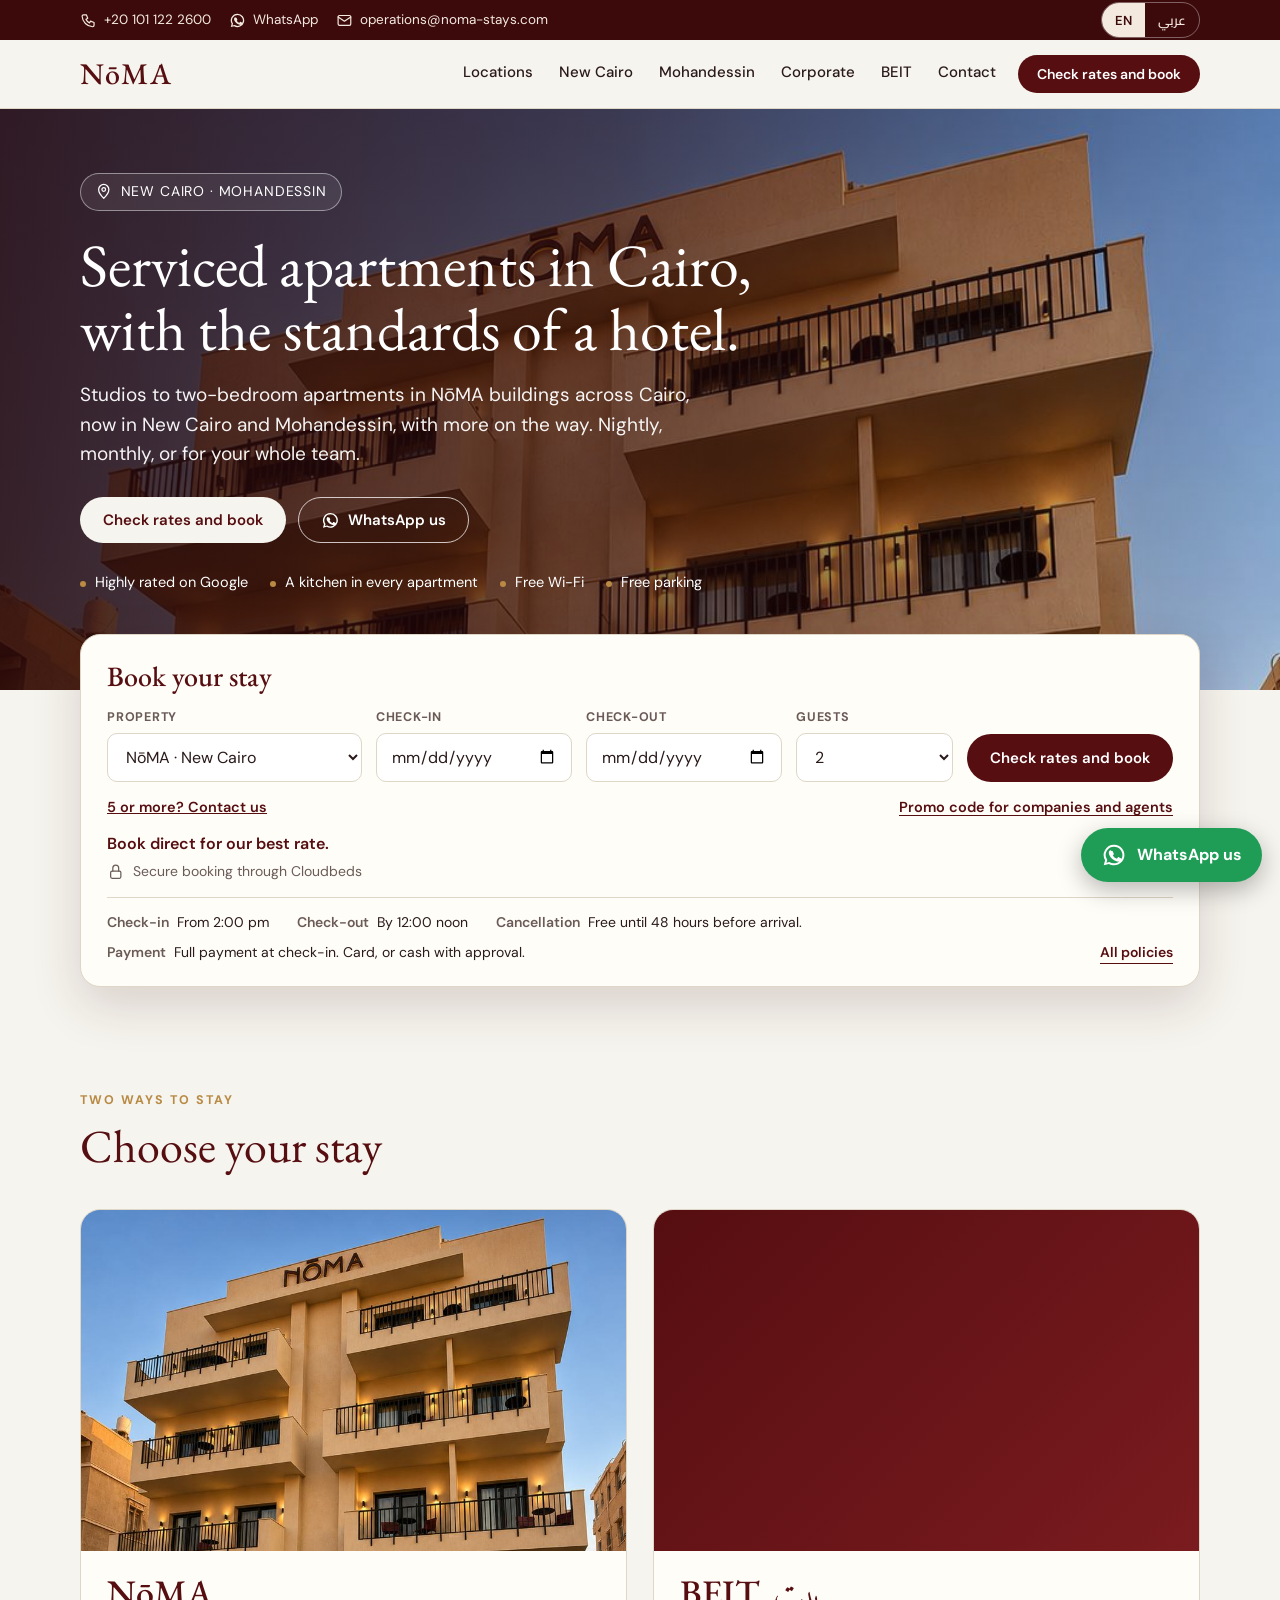
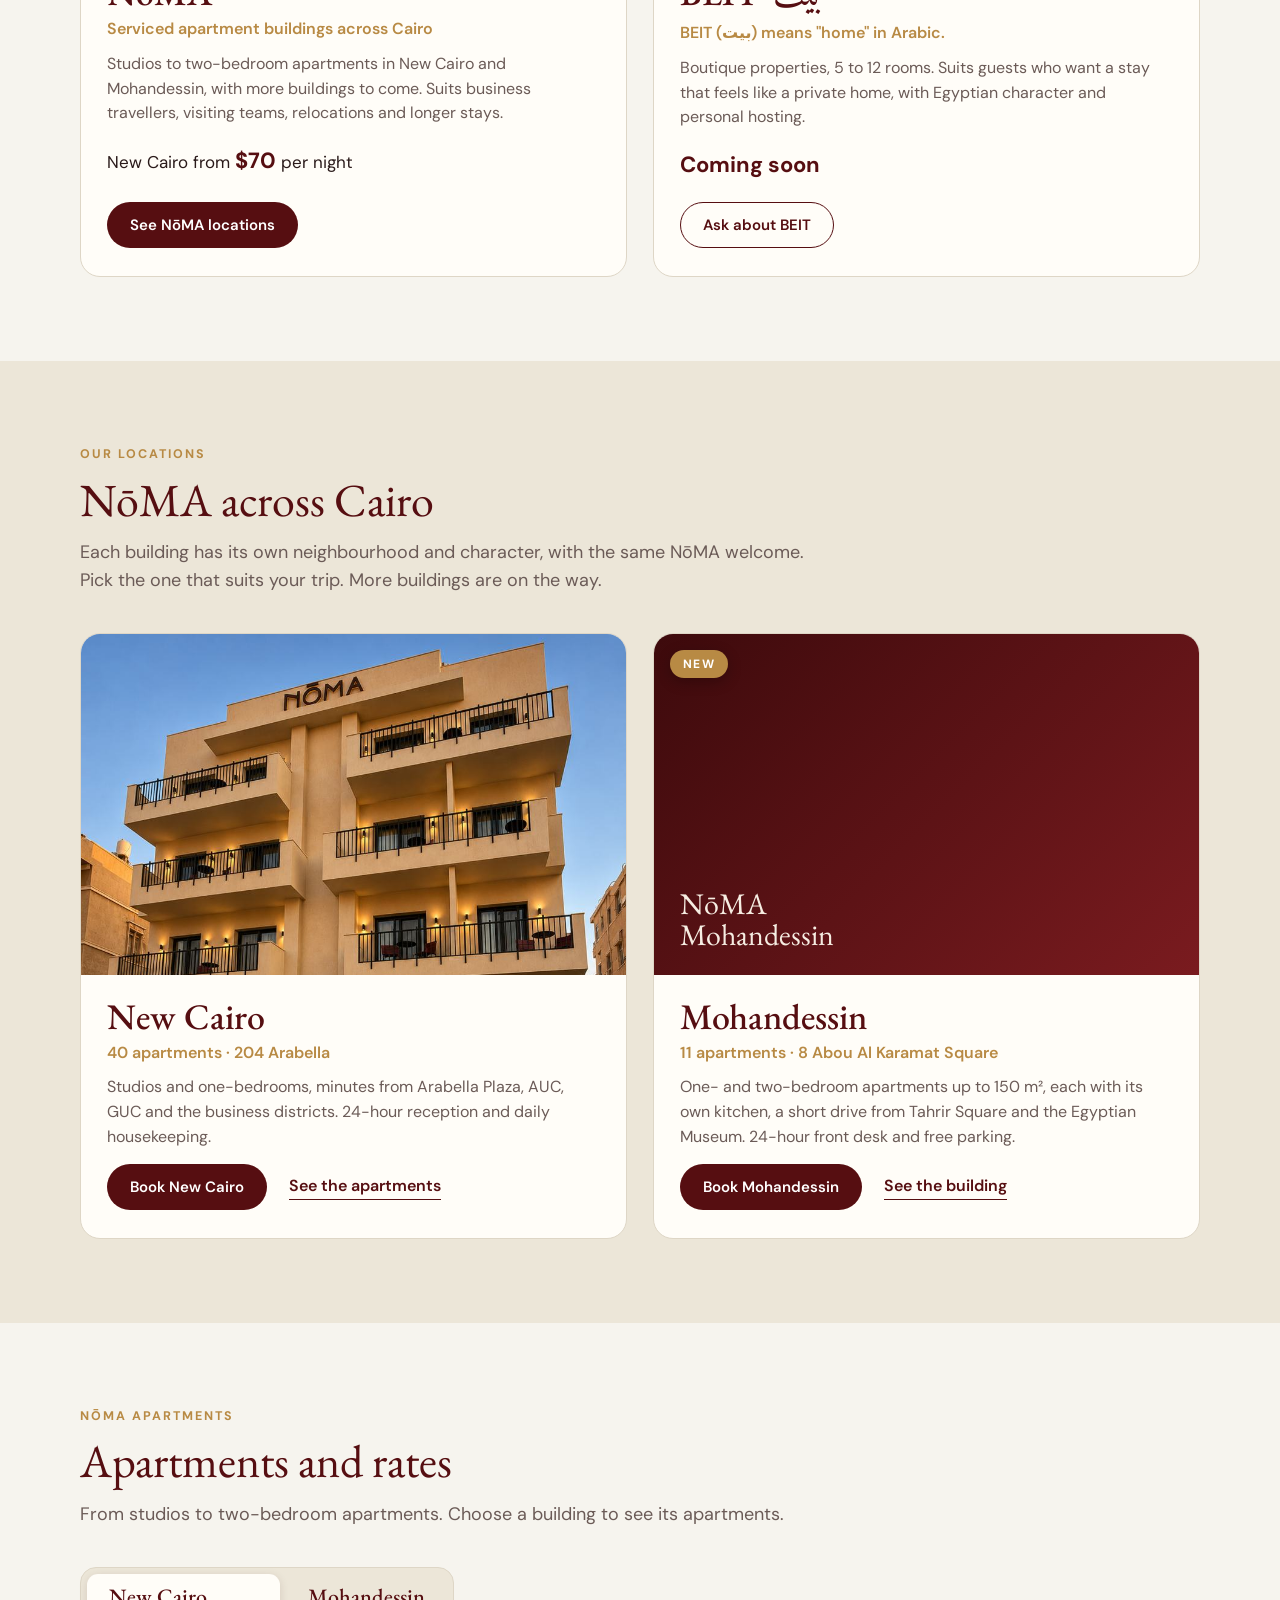
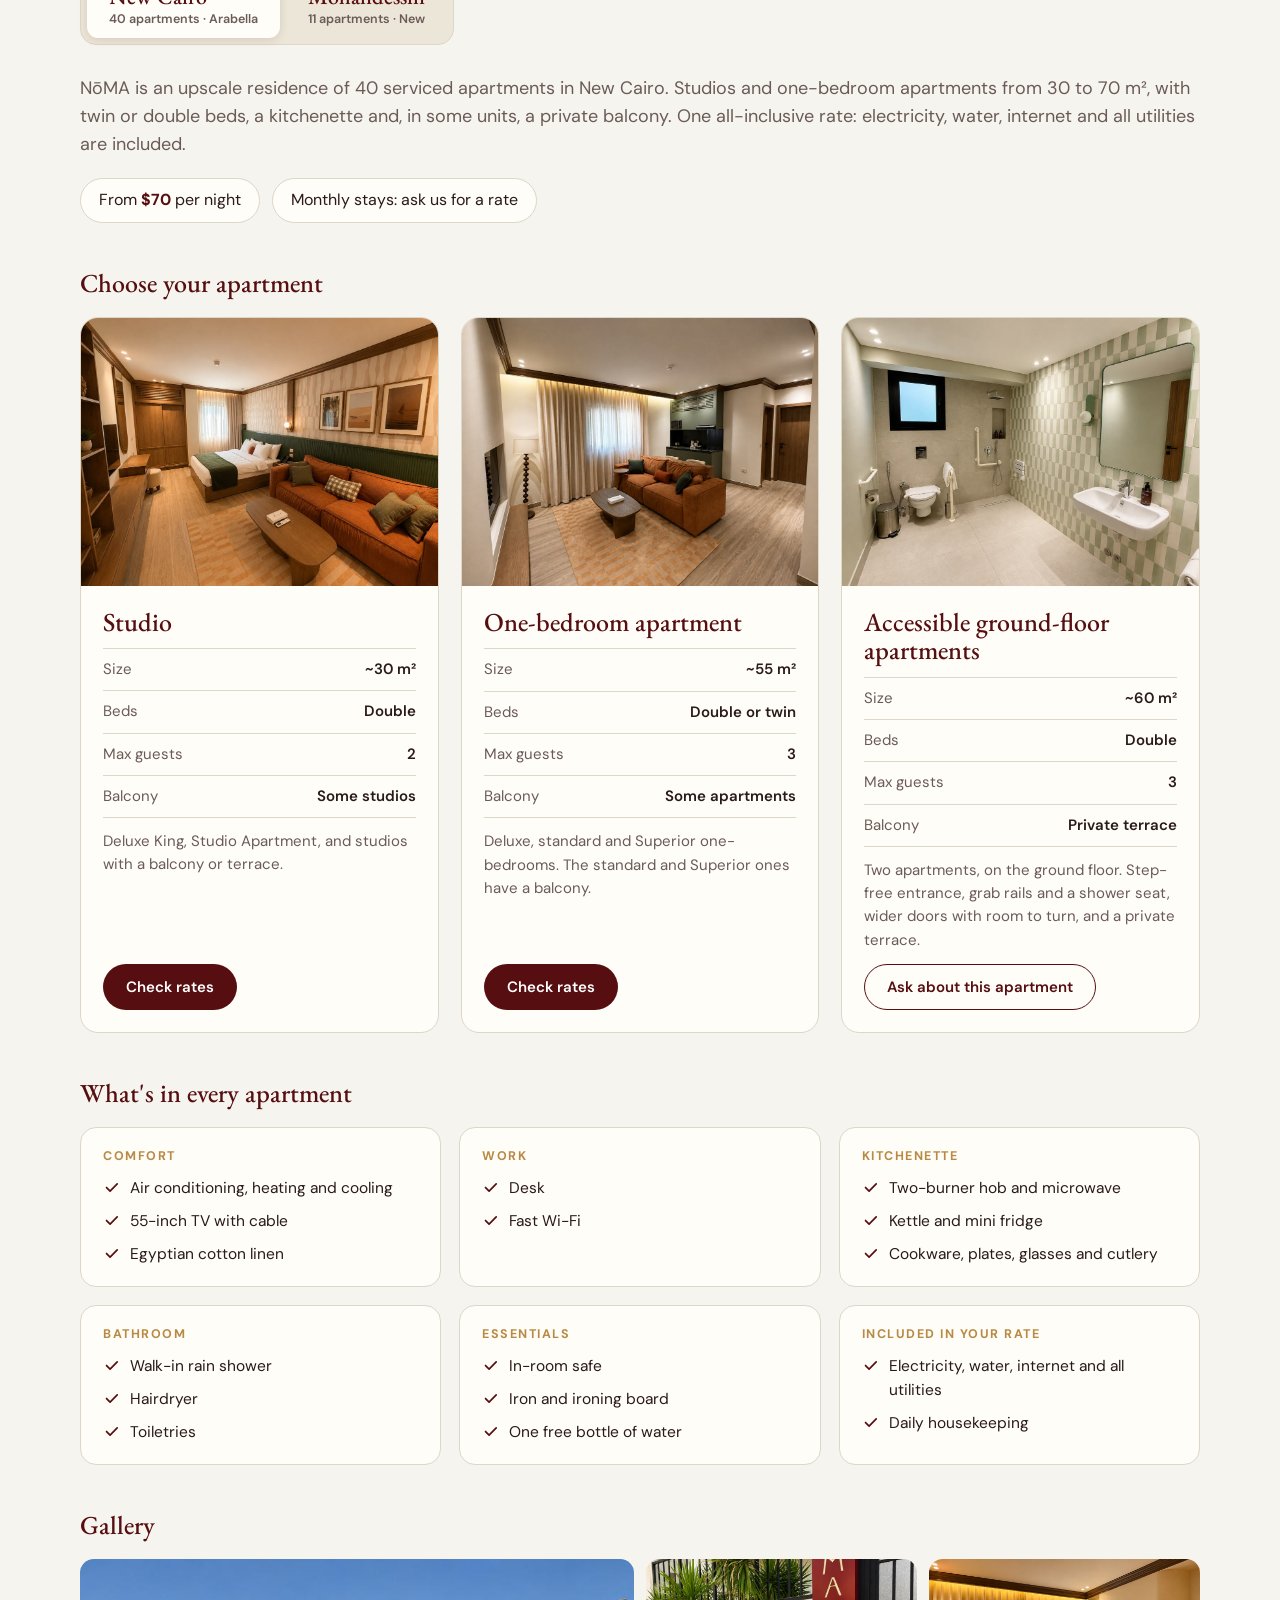
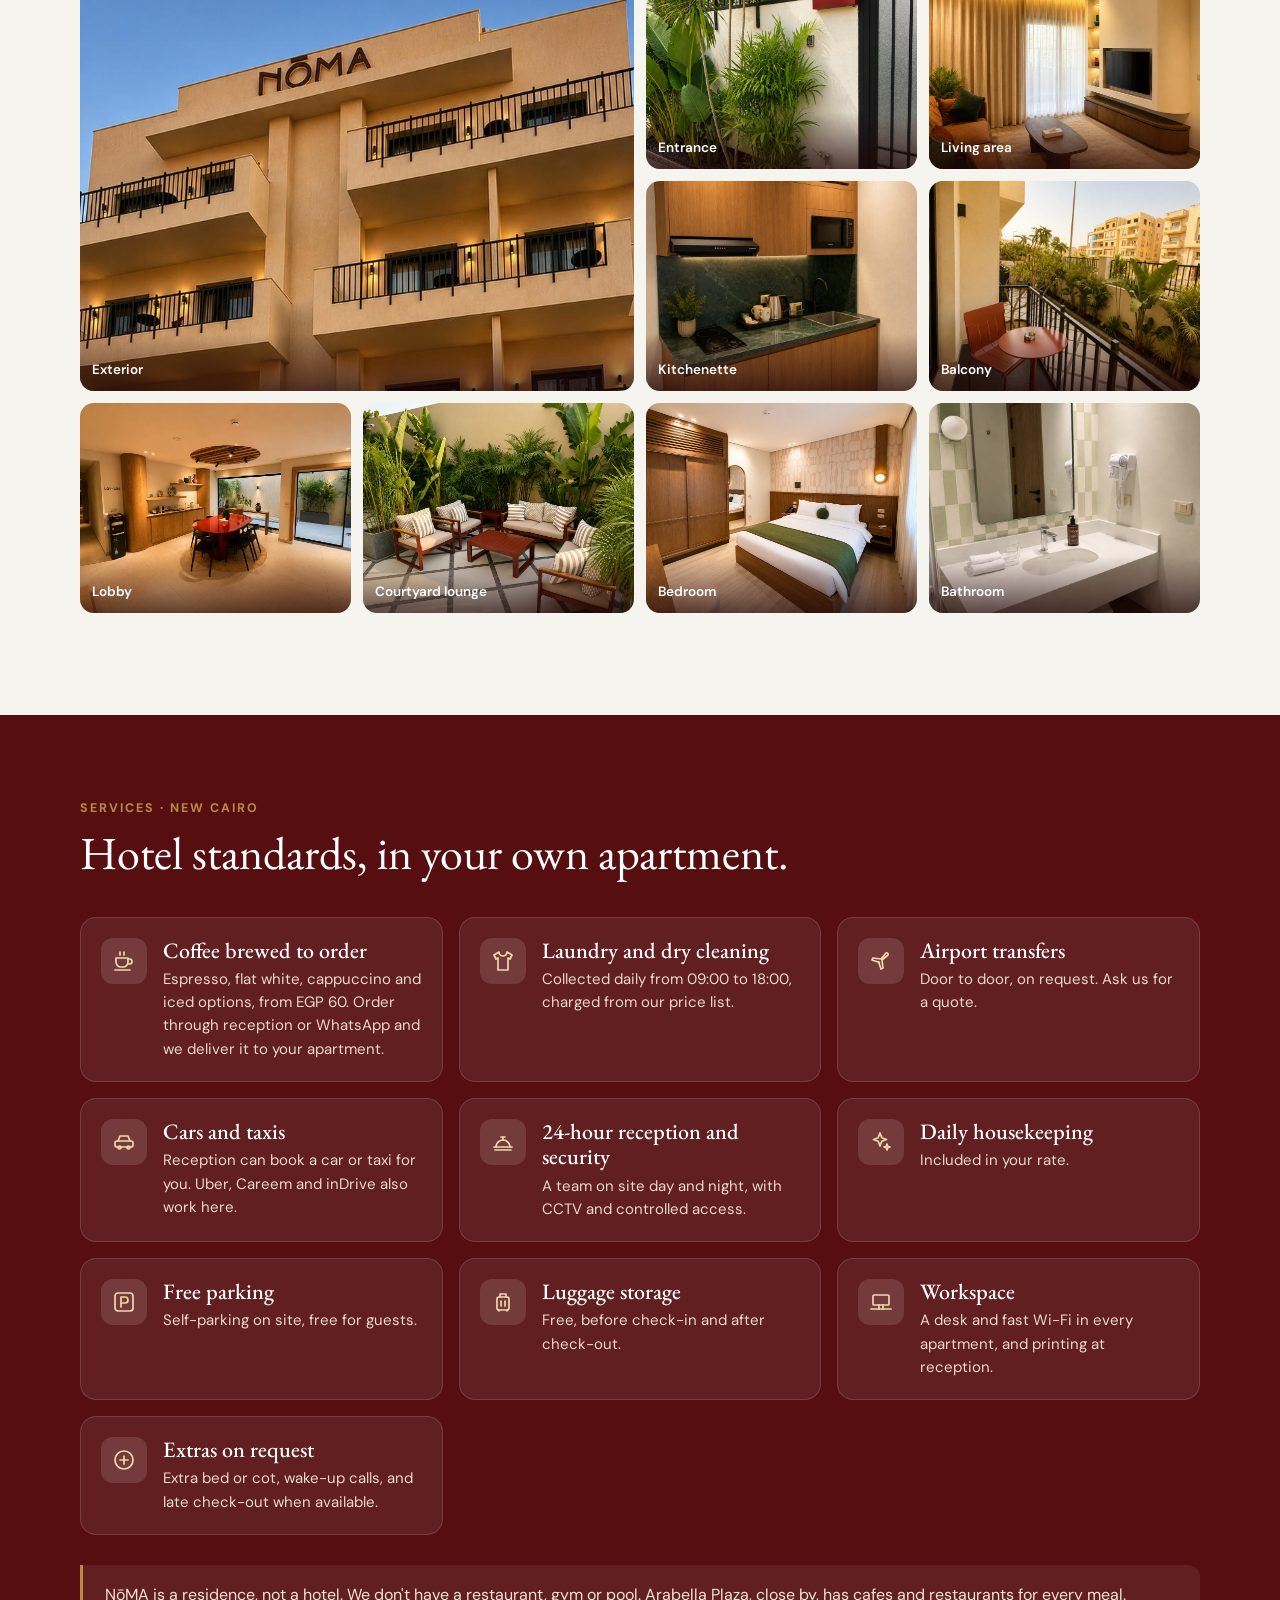
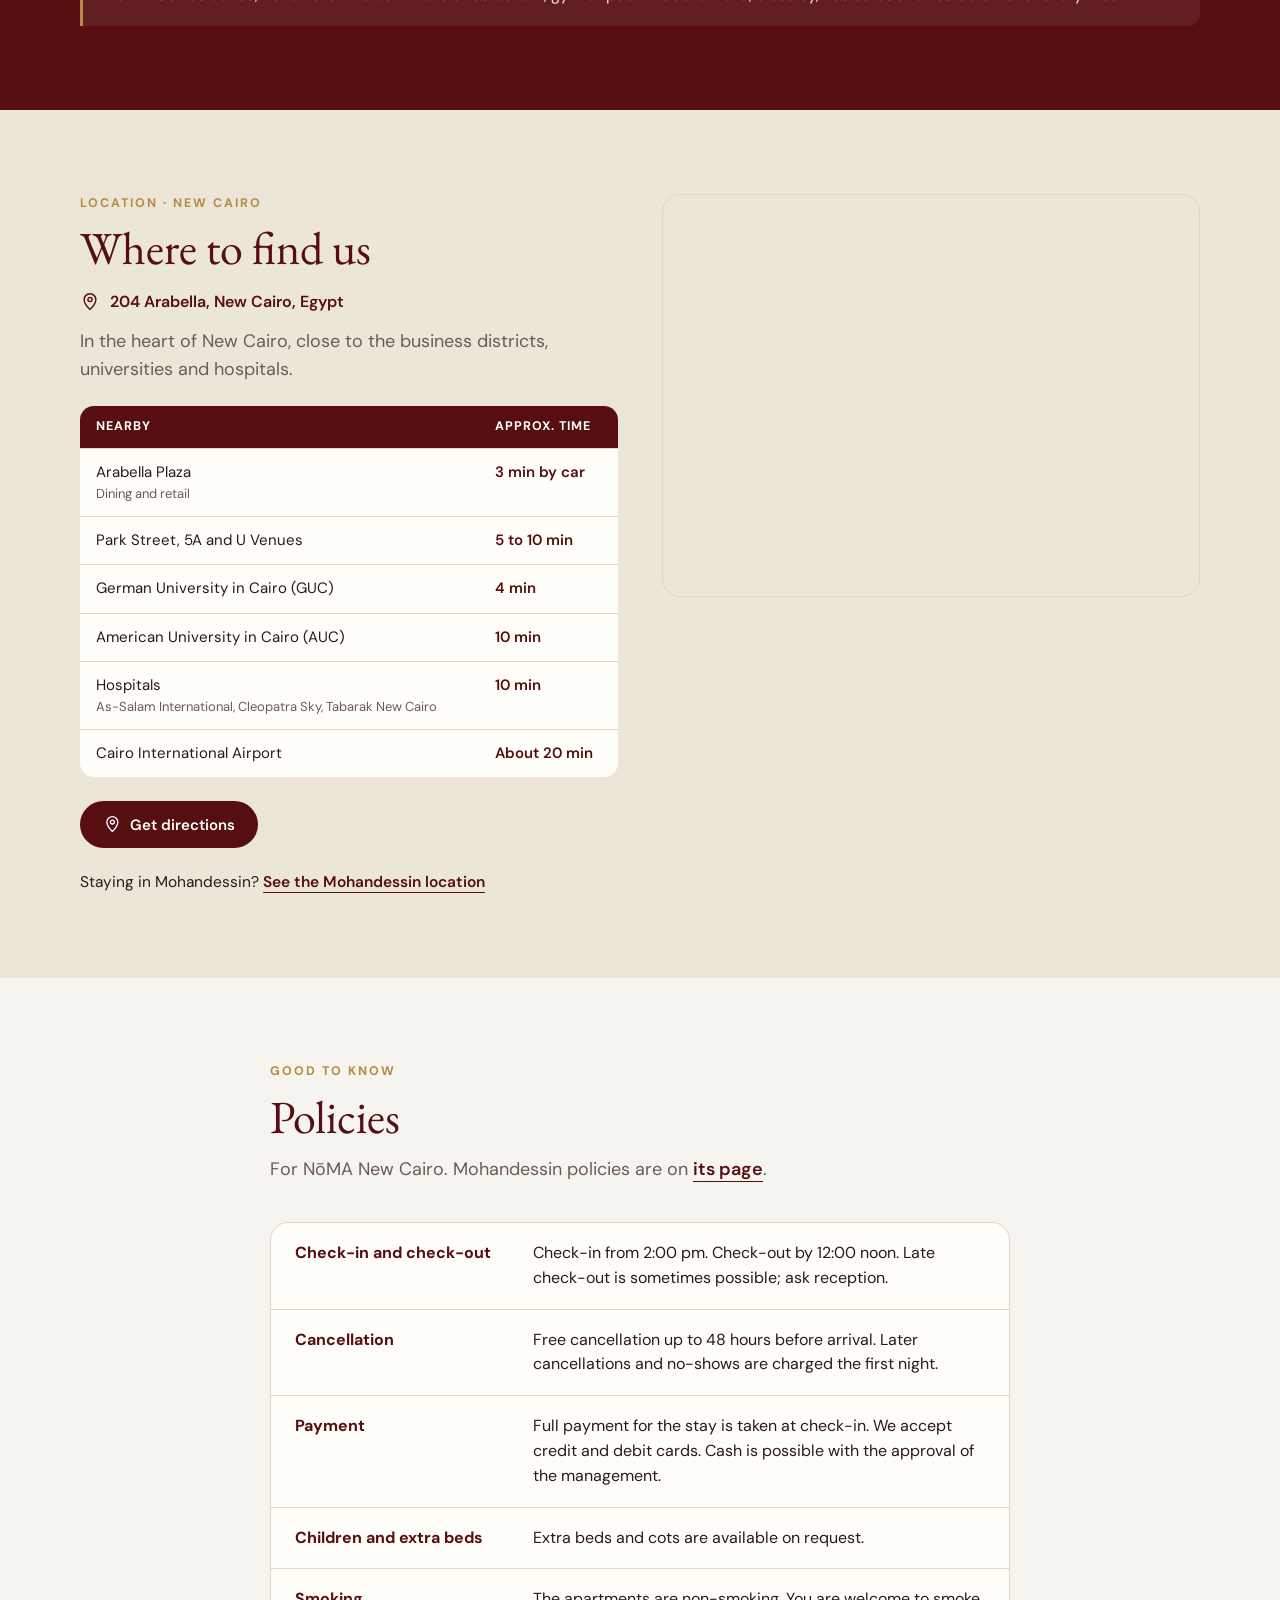
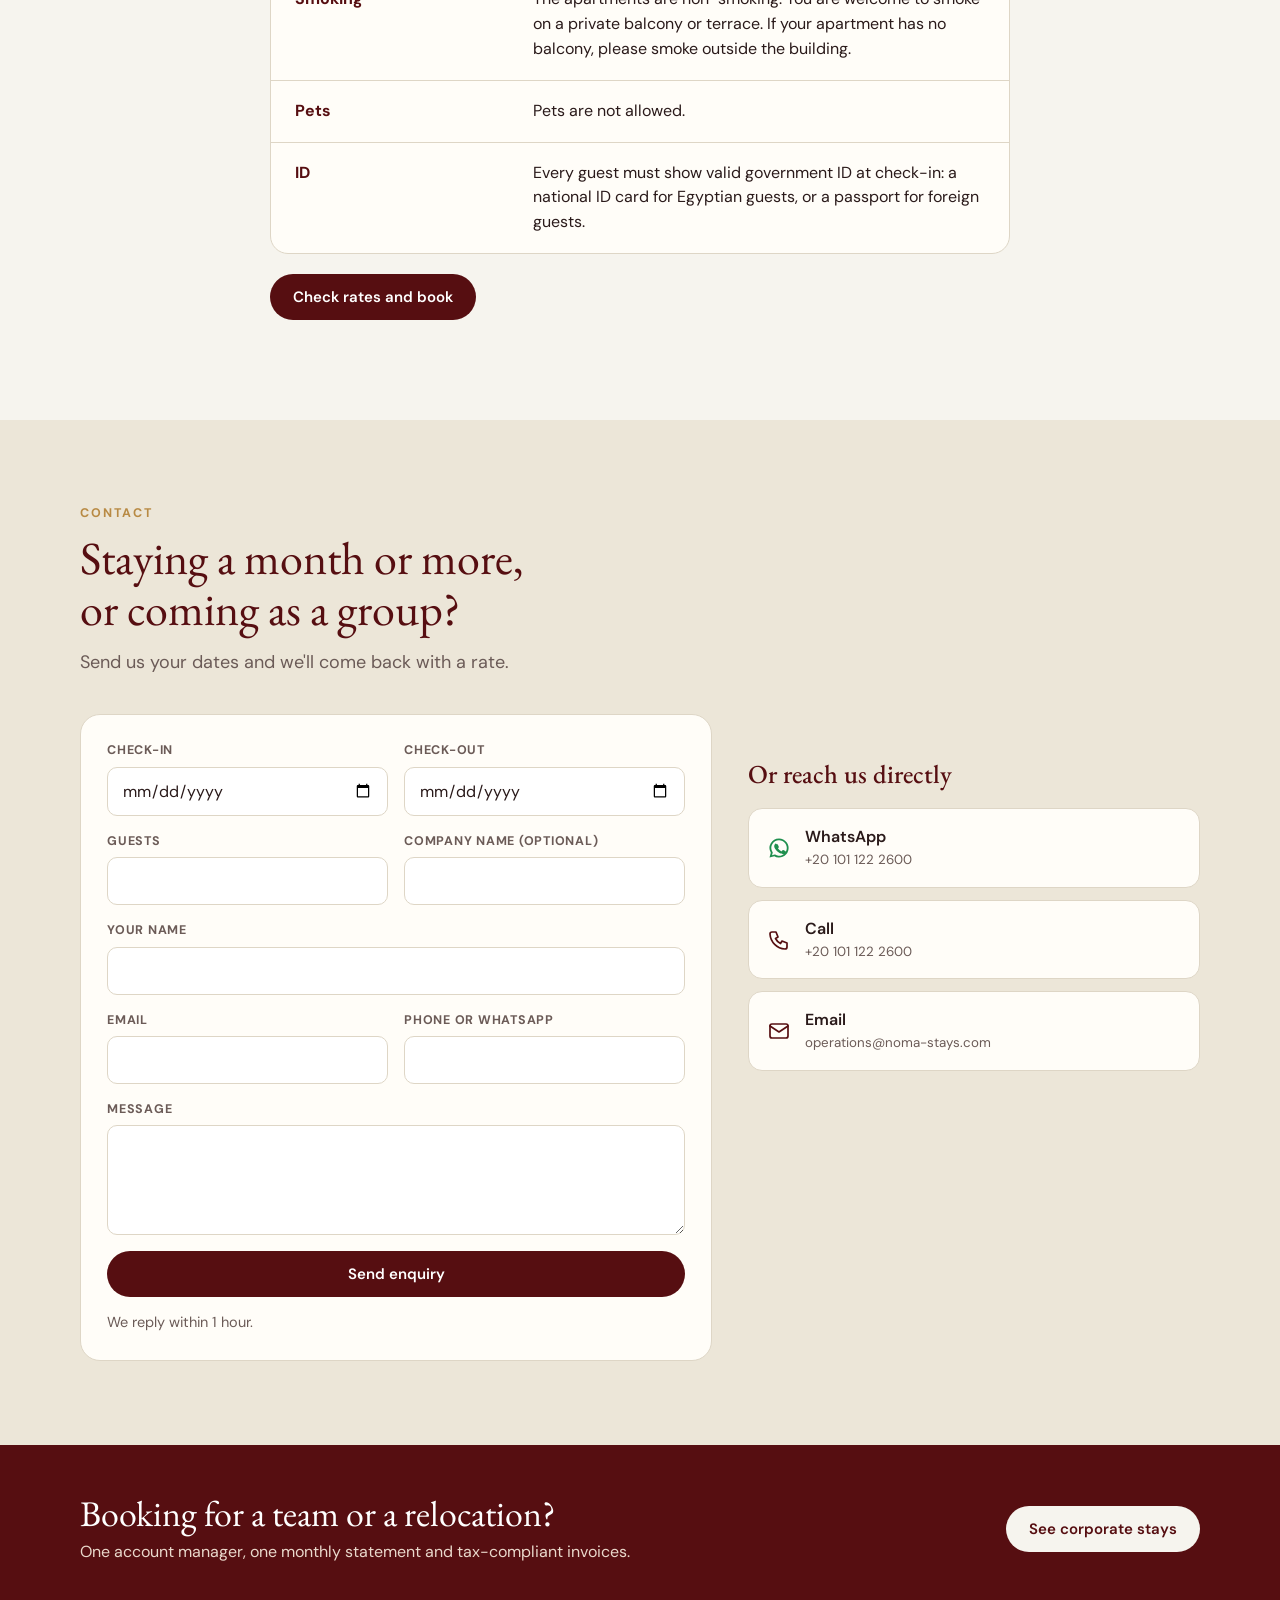
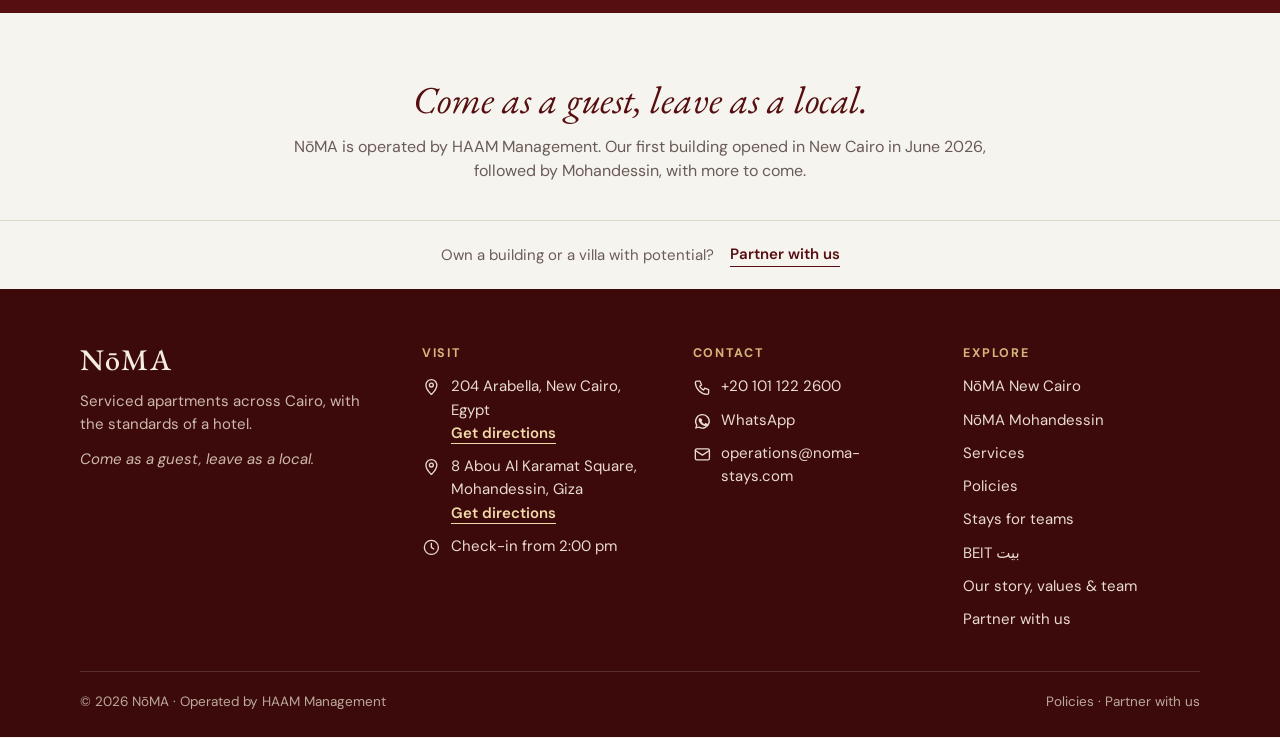
==== commit 6c2fada4: "Fix Mohandessin cover photo and booking; Google-only reviews - Mohandessin card photo now loads (ima" ====
--- a/index.html
+++ b/index.html
@@ -523,7 +523,7 @@
       <a class="btn btn-outline-light" href="https://wa.me/201011222600" data-wa target="_blank" rel="noopener"><svg class="icon fill"><use href="#i-wa"/></svg><span data-i18n="cta.whatsapp">WhatsApp us</span></a>
     </div>
     <ul class="proof">
-      <li data-i18n="proof.score2">9.7/10 on Booking.com (New Cairo)</li>
+      <li id="proof-g" data-i18n="proof.g">Highly rated on Google</li>
       <li data-i18n="proof.kitchen">A kitchen in every apartment</li>
       <li data-i18n="proof.wifi">Free Wi-Fi</li>
       <li data-i18n="proof.parking">Free parking</li>
@@ -836,26 +836,19 @@
 </section>
 
 <!-- ============ 6a. REVIEWS ============ -->
-<section class="section" id="reviews" aria-labelledby="rev-title">
+<section class="section" id="reviews" aria-labelledby="rev-title" hidden>
   <div class="container">
     <div class="section-head">
       <span class="eyebrow" data-i18n="rev.eyebrow2">Guest reviews · New Cairo</span>
       <h2 id="rev-title" data-i18n="rev.title">What our guests say</h2>
     </div>
     <div class="review-scores">
-      <div class="review-score">
-        <div class="score-badge">9.7</div>
-        <p style="margin:0" data-i18n-html="rev.summary">Rated 9.7 out of 10 on Booking.com from 53 reviews.</p>
-      </div>
       <a class="review-score g-score" id="g-score" href="https://maps.google.com/?cid=15635143835366761898" target="_blank" rel="noopener" hidden>
         <div class="score-badge g-badge"><span class="g-rating"></span><span class="g-star" aria-hidden="true">★</span></div>
         <p class="g-summary" style="margin:0"></p>
       </a>
     </div>
     <div class="quotes" id="quotes">
-      <blockquote class="quote"><p>“Everything was perfect, modern and new… Home away from home!”</p><footer>Carolina · Expedia · August 2026</footer></blockquote>
-      <blockquote class="quote"><p>“The staff were incredibly kind, welcoming, and always happy to help, which made my stay even better.”</p><footer>Abdalla · Expedia · July 2026</footer></blockquote>
-      <blockquote class="quote"><p>“Excellent place! Everything is brand new, very clean, and the service was truly five-star. I highly recommend it.”</p><footer>Bader · Airbnb · September 2026</footer></blockquote>
     </div>
     <p class="g-attr" id="g-attr" hidden><span class="g-attr-txt">Reviews from Google</span> · <a id="g-all" href="https://maps.google.com/?cid=15635143835366761898" target="_blank" rel="noopener">See all reviews on Google</a></p>
   </div>
@@ -1031,6 +1024,9 @@
 'use strict';
 var WA='201011222600';
 var CODES={noma:'q3dbO7',mohandessin:'Av8AgC'};
+/* Slide-in booking window per location. Mohandessin stays false until its Cloudbeds
+   Booking Engine allows this site's domains; until then it opens the Cloudbeds booking page in a new tab. */
+var OVERLAY={noma:true,mohandessin:false};
 function cbUrl(code){return 'https://us2.cloudbeds.com/en/reservation/'+code+'/'}
 var PH_TIME='<span class="ph">[TIME]</span>';
 var EGP='<span class="ph">[EGP ___]</span>';
@@ -1152,7 +1148,7 @@
 'hero.locs':'القاهرة الجديدة · المهندسين',
 'hero.title':'شقق فندقية في القاهرة، بمعايير الفنادق.',
 'hero.sub':'مبنيان من نوما: 40 شقة في القاهرة الجديدة على بُعد دقائق من الجامعة الأمريكية والجامعة الألمانية، و11 شقة في المهندسين على مسافة قصيرة بالسيارة من ميدان التحرير. إقامة يومية أو شهرية أو لفريق عملك بالكامل.',
-'proof.score2':'9.7/10 على Booking.com (القاهرة الجديدة)','proof.kitchen':'مطبخ في كل شقة','proof.wifi':'واي فاي مجاني',
+'proof.g':'تقييم مرتفع على Google','proof.kitchen':'مطبخ في كل شقة','proof.wifi':'واي فاي مجاني',
 'book.optMoh':'نوما · المهندسين',
 'pol.cancelPay':'الإلغاء والدفع','pol.mohMini':'تظهر الشروط قبل تأكيد الحجز.','pol.allMoh':'سياسات المهندسين',
 'locs.eyebrow':'مواقعنا','locs.title':'مبنيان من نوما، في جانبين من القاهرة',
@@ -1259,7 +1255,7 @@
   var u=cbUrl(code)+'?currency=egp&checkin='+ci+'&checkout='+co+'&adults='+g;
   if(promo)u+='&promo='+encodeURIComponent(promo);
   /* Open the Cloudbeds overlay like the rest of the site; fall back to the booking page in a new tab */
-  var cbEl=document.querySelector('cb-book-now-button[property-code="'+code+'"]');
+  var cbEl=OVERLAY[prop]?document.querySelector('cb-book-now-button[property-code="'+code+'"]'):null;
   if(cbEl&&window.customElements&&customElements.get('cb-book-now-button')){
     try{var q=new URLSearchParams({checkin:ci,checkout:co,adults:g});if(promo)q.set('promo',promo);history.replaceState(null,'',location.pathname+'?'+q.toString()+'#book')}catch(err){}
     var root=cbEl.shadowRoot||cbEl;var inner=root.querySelector('button, a, [role="button"]');(inner||cbEl).click();
@@ -1297,7 +1293,7 @@
 </script>
 
 <!-- Cloudbeds booking overlays (Immersive Experience): New Cairo q3dbO7, Mohandessin Av8AgC -->
-<div class="sr-only" aria-hidden="true"><cb-book-now-button property-code="q3dbO7" label="Book a stay" height="90vh" width="min(900px,95vw)"></cb-book-now-button><cb-book-now-button property-code="Av8AgC" label="Book a stay" height="90vh" width="min(900px,95vw)"></cb-book-now-button></div>
+<div class="sr-only" aria-hidden="true"><cb-book-now-button property-code="q3dbO7" label="Book a stay" height="90vh" width="min(900px,95vw)"></cb-book-now-button></div>
 <script type="text/javascript" src="https://static1.cloudbeds.com/booking-engine/latest/static/js/immersive-experience/cb-immersive-experience.js"></script>
 
 <script>
@@ -1368,7 +1364,9 @@
     var box=document.querySelector('[data-cb-cover="mohandessin"]');if(!box||box.querySelector('img'))return;
     var url=null;data.rooms.some(function(rm){var ph=photos(rm);if(ph.length){url=ph[0].url;return true}});
     if(!url)return;
-    var im=new Image();im.alt='NōMA Mohandessin apartment';im.loading='lazy';im.onload=function(){box.insertBefore(im,box.firstChild);var t=box.querySelector('.loc-cover-txt');if(t)t.remove()};im.src=url;
+    var im=document.createElement('img');im.alt='NōMA Mohandessin apartment';im.decoding='async';im.style.opacity='0';im.style.transition='opacity .3s';
+    im.onload=function(){im.style.opacity='1';var t=box.querySelector('.loc-cover-txt');if(t)t.remove()};
+    box.insertBefore(im,box.firstChild);im.src=url;
   }
   function cards(){
     if(!grid)return;
@@ -1410,6 +1408,8 @@
   function ar(){return document.documentElement.lang==='ar'}
   function render(){
     if(!data)return;
+    var pg=document.getElementById('proof-g');
+    if(pg&&data.rating)pg.textContent=ar()?(Number(data.rating).toFixed(1)+'/5 على Google (القاهرة الجديدة)'):(Number(data.rating).toFixed(1)+'/5 on Google (New Cairo)');
     var gs=document.getElementById('g-score');
     if(gs&&data.rating){
       gs.href=data.url;
@@ -1436,7 +1436,7 @@
     }
   }
   fetch('/api/reviews',{headers:{Accept:'application/json'}}).then(function(r){return r.json()}).then(function(d){
-    if(d&&d.ok){data=d;render();}
+    if(d&&d.ok&&d.rating){data=d;render();var sec=document.getElementById('reviews');if(sec)sec.hidden=false;}
   }).catch(function(){});
   document.querySelectorAll('.lang-switch button').forEach(function(b){b.addEventListener('click',function(){setTimeout(render,0)})});
 })();
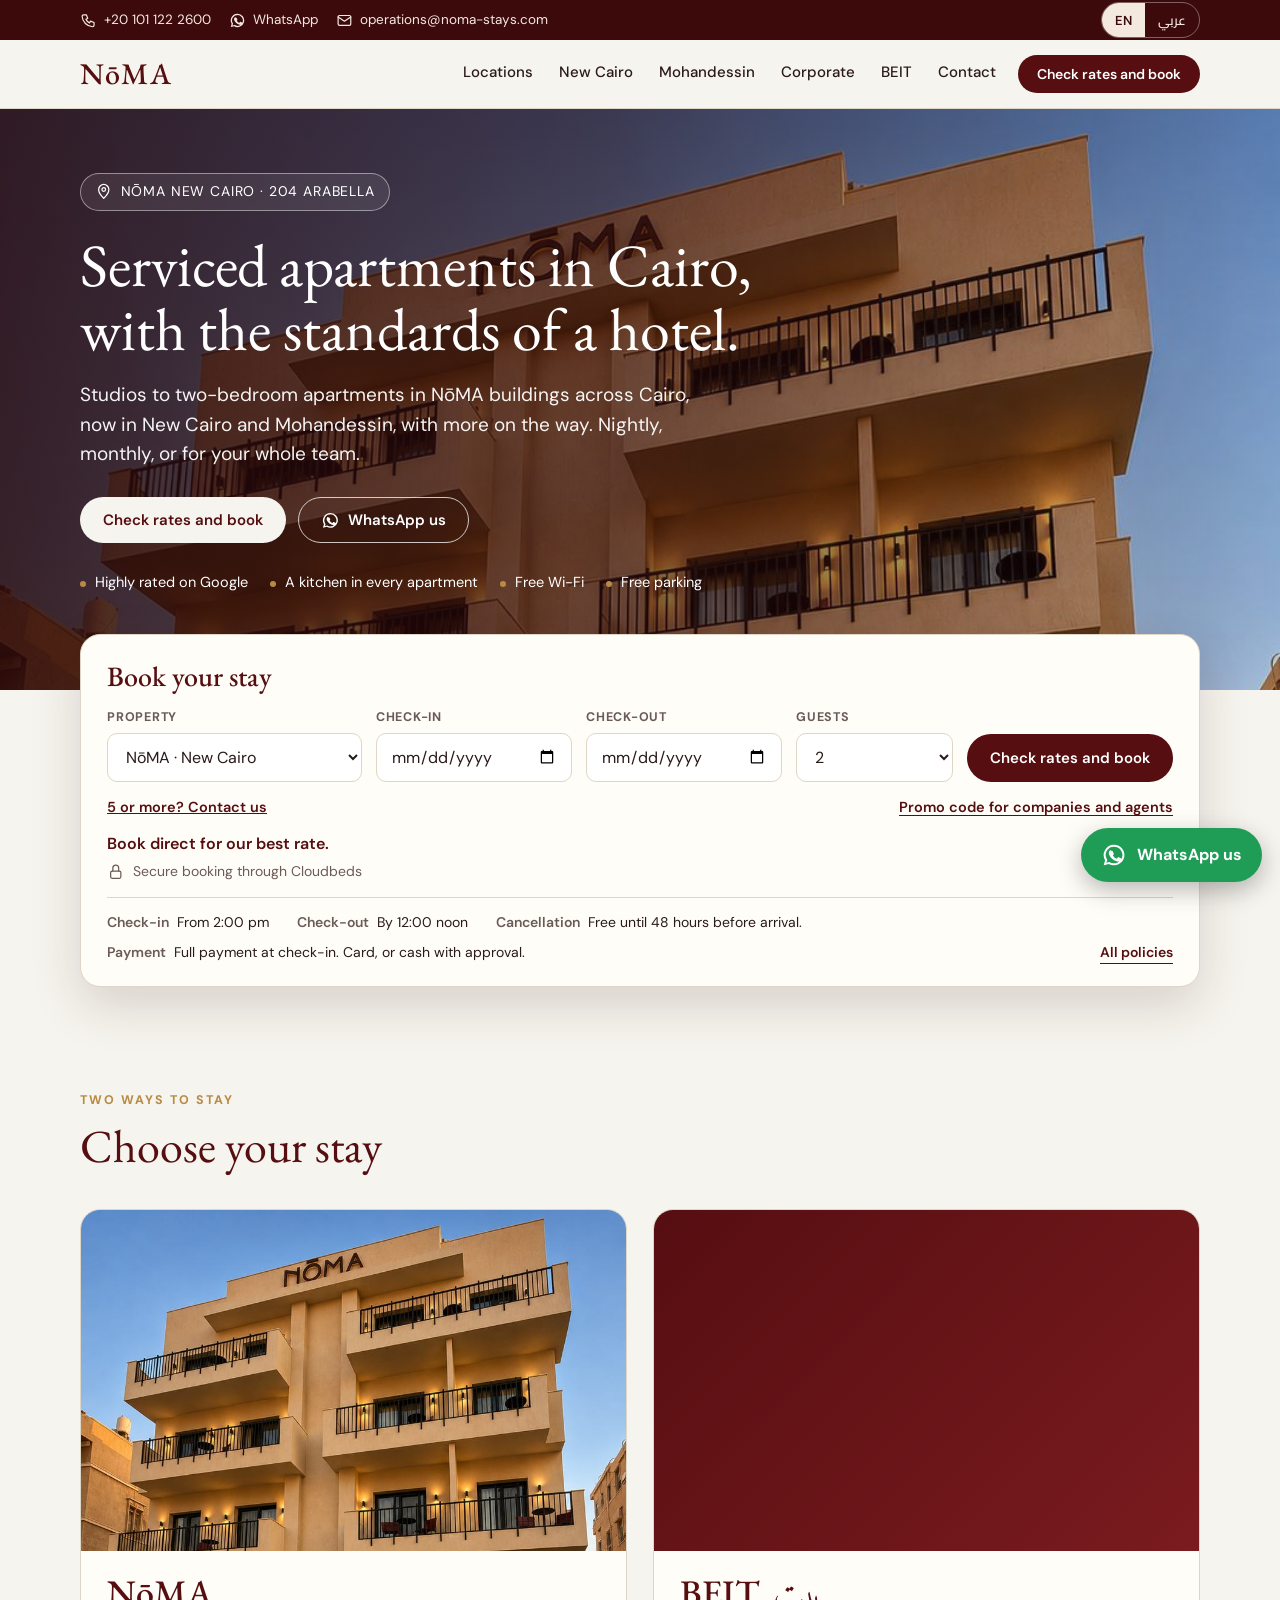
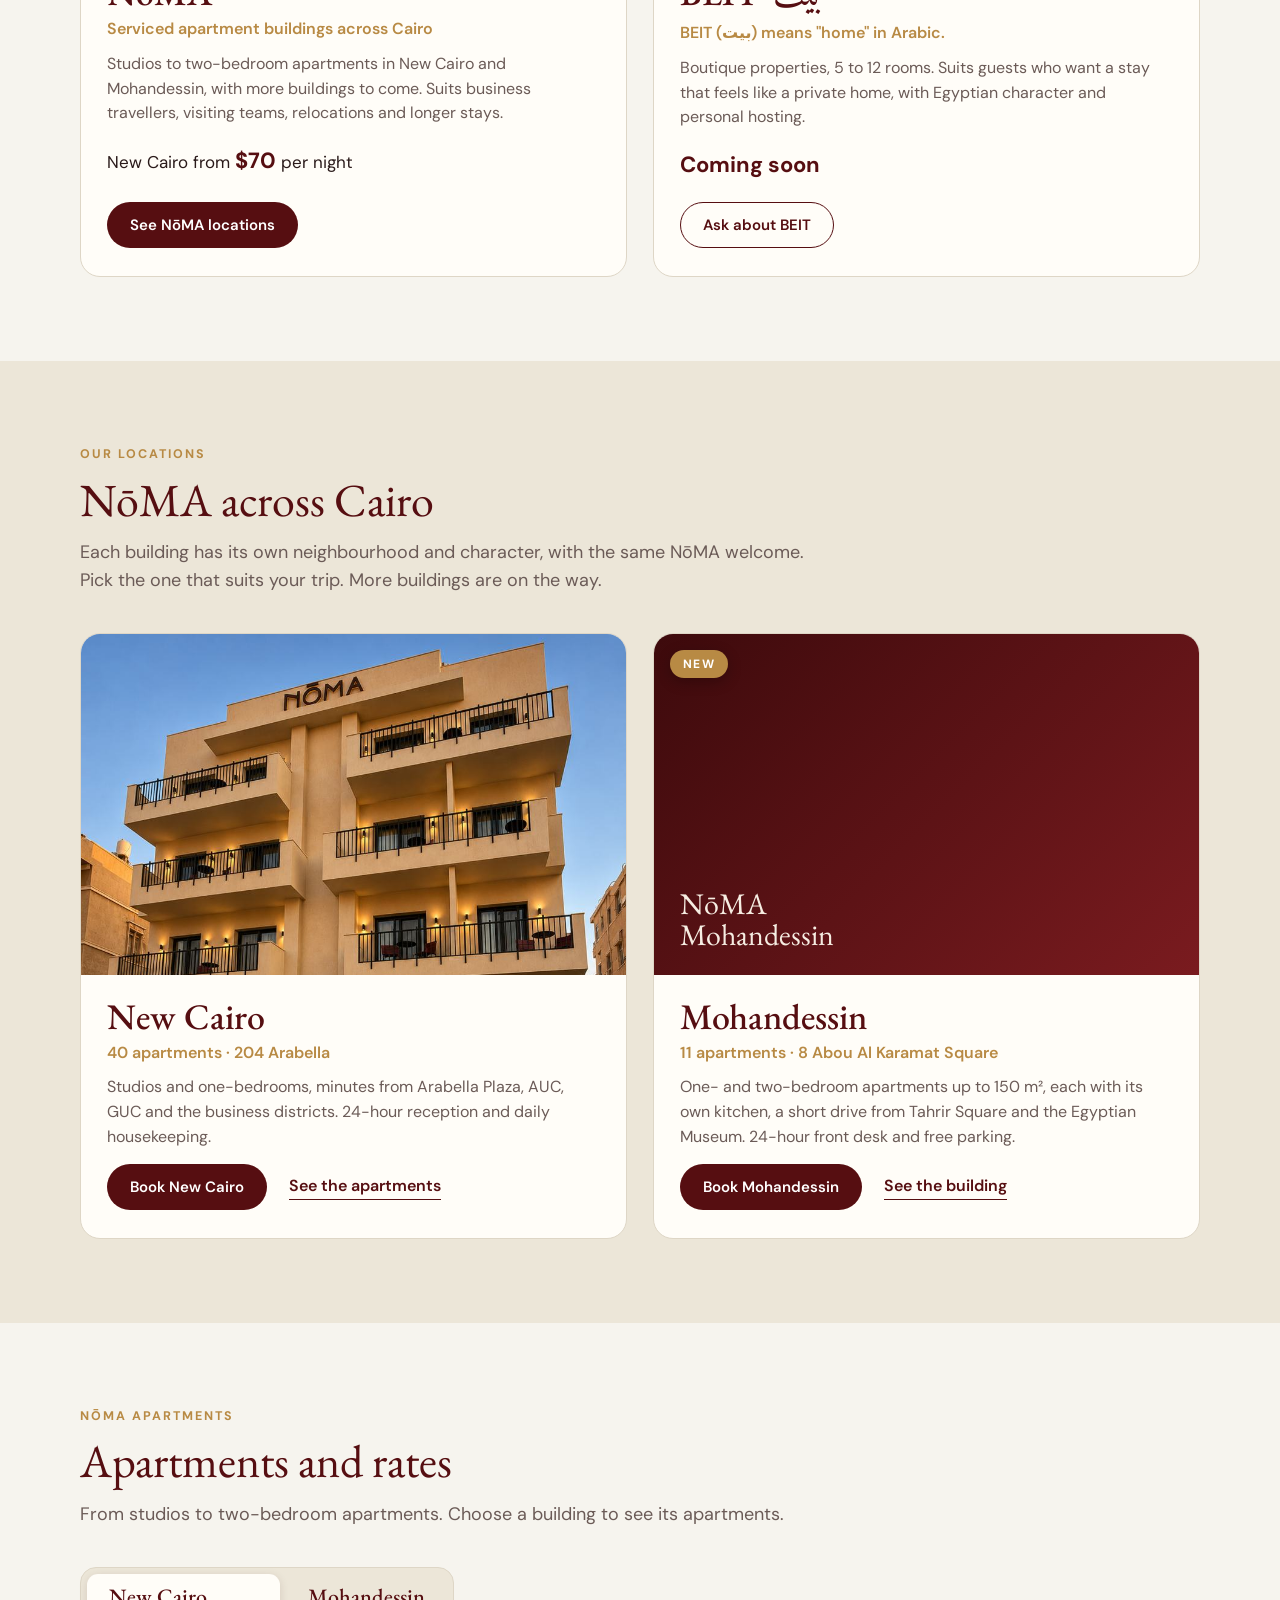
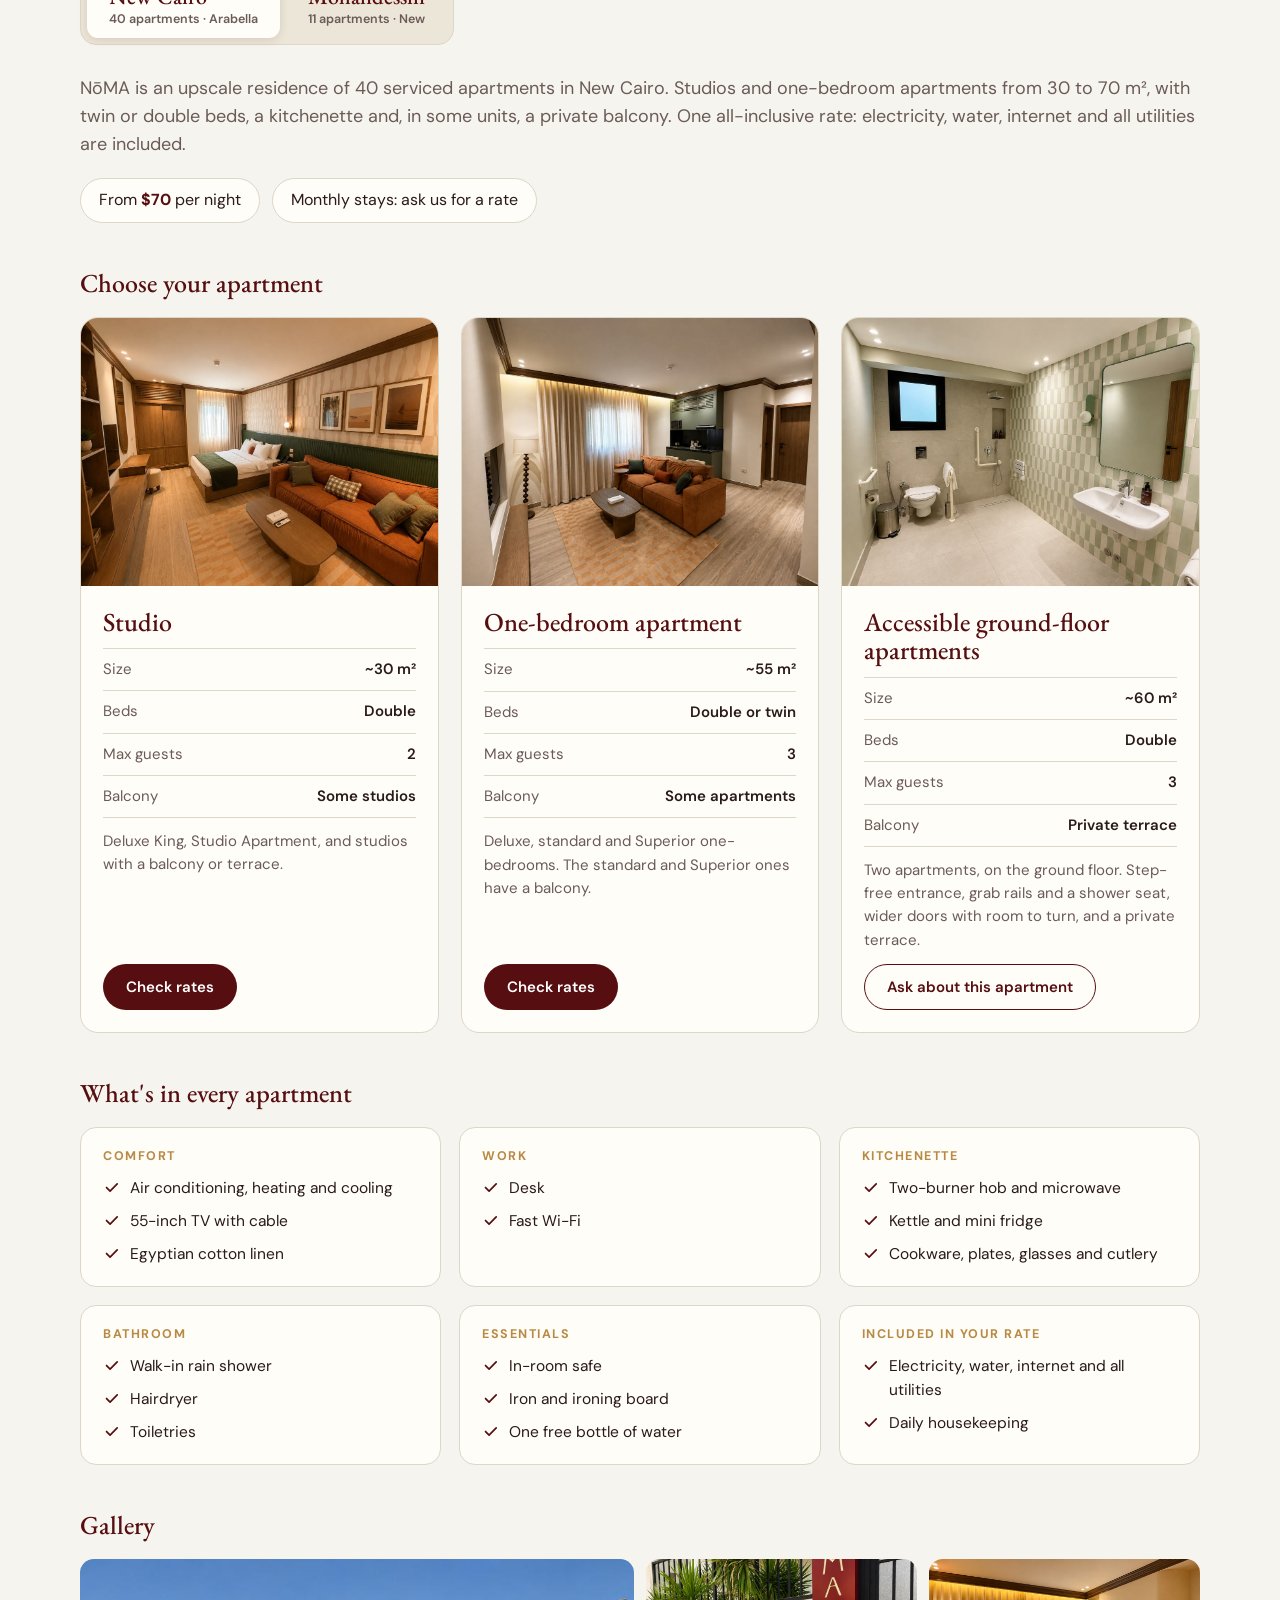
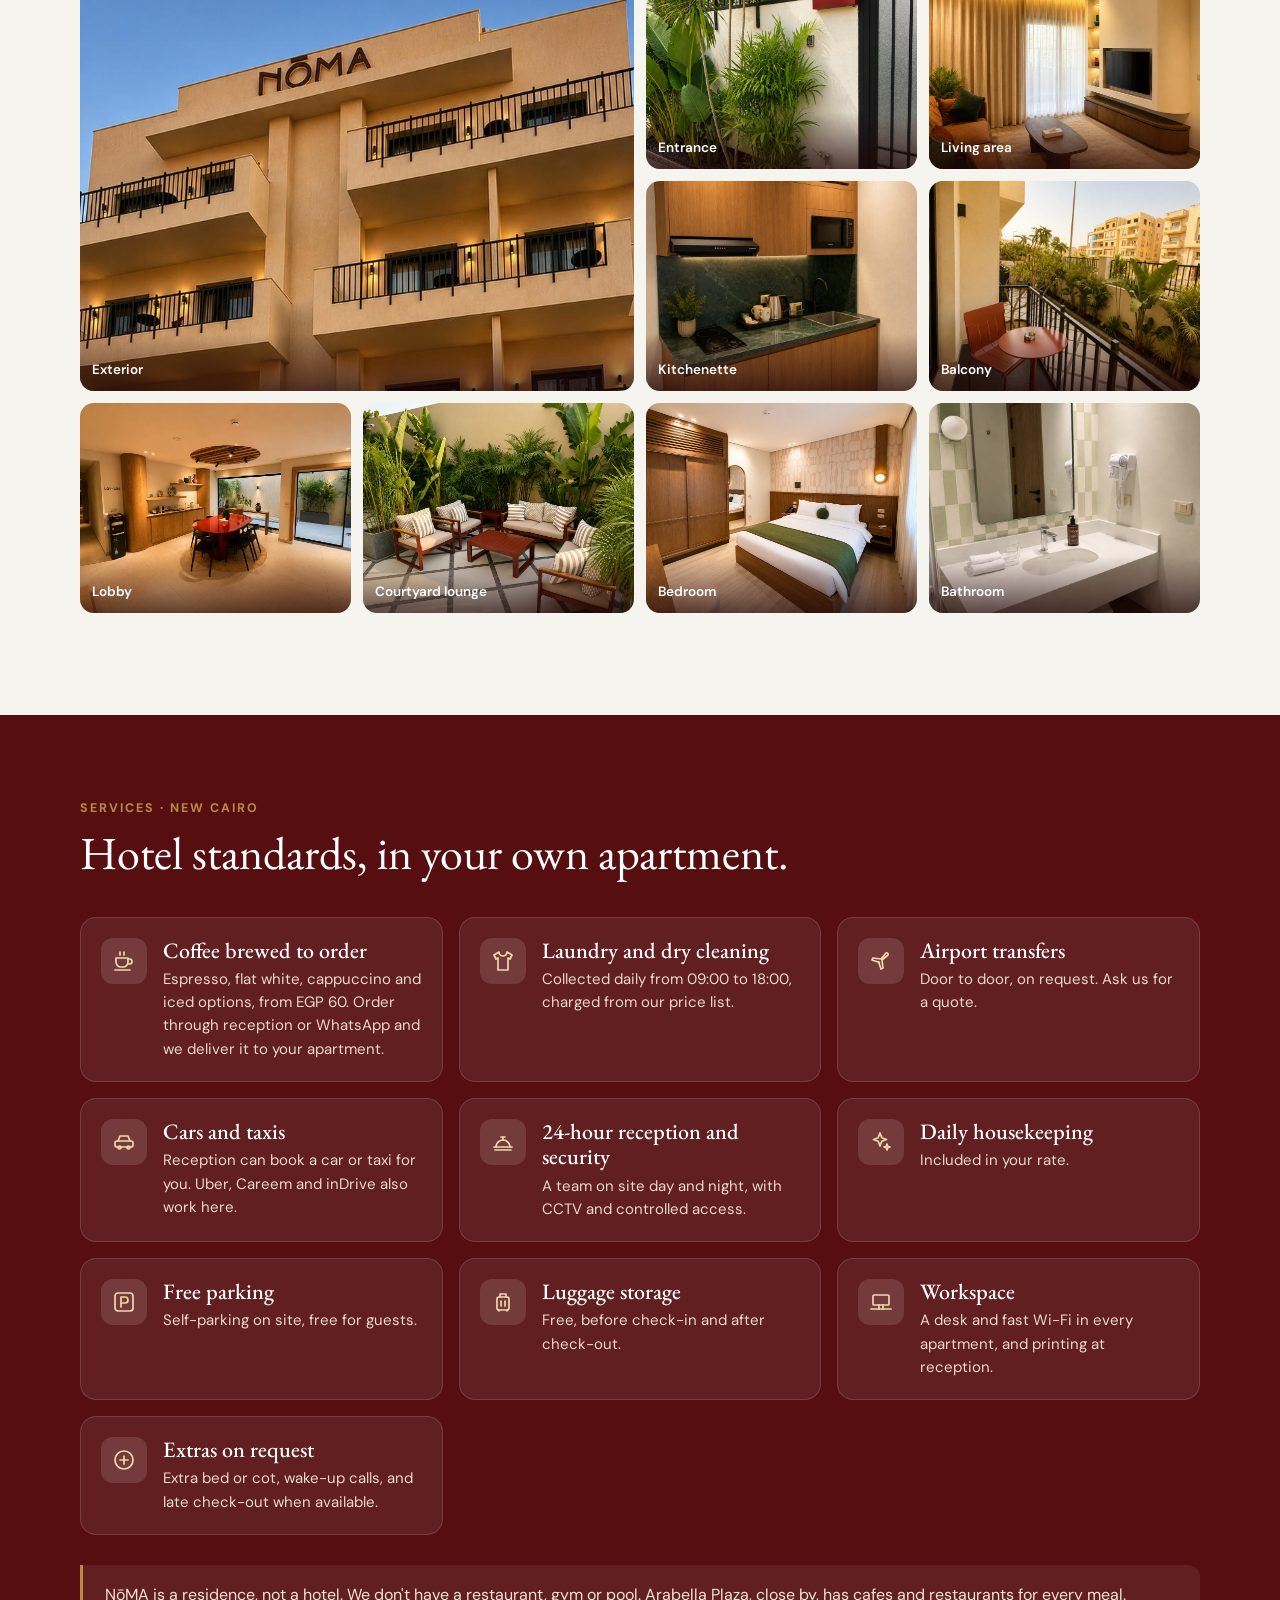
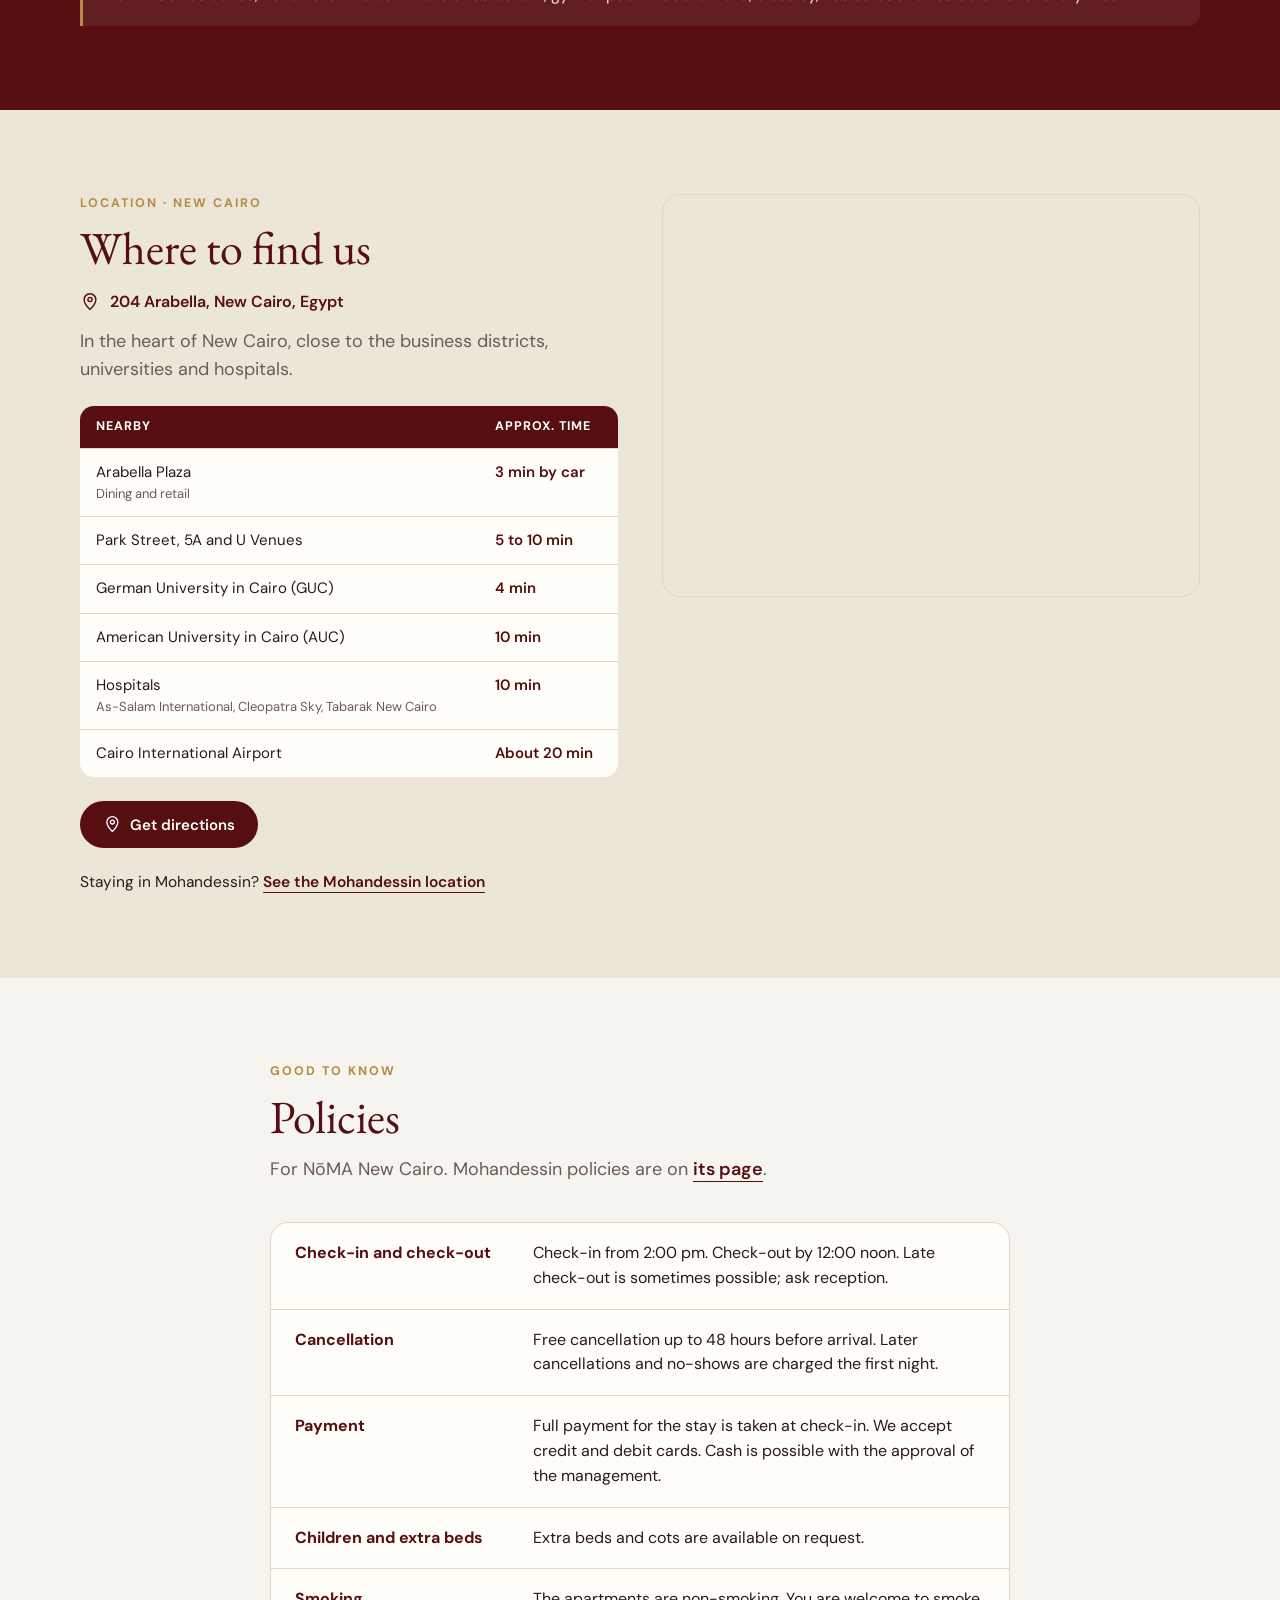
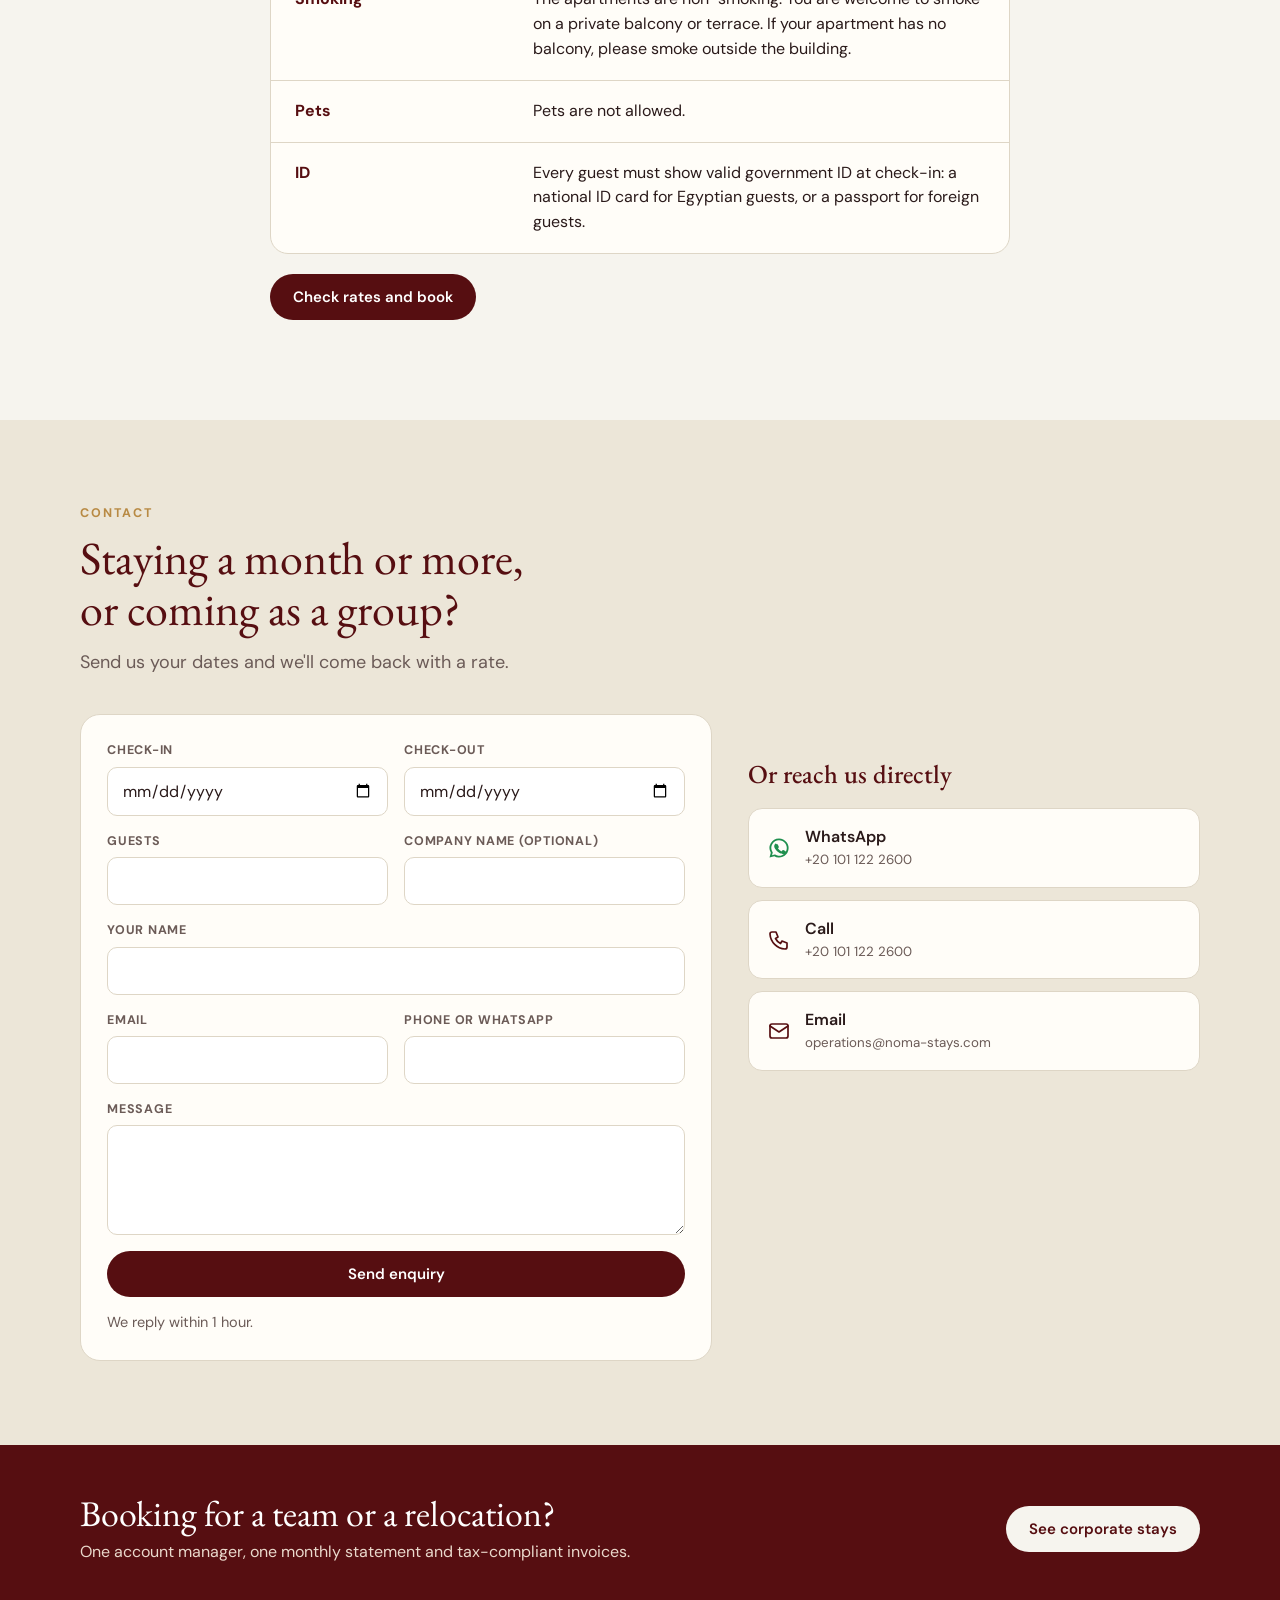
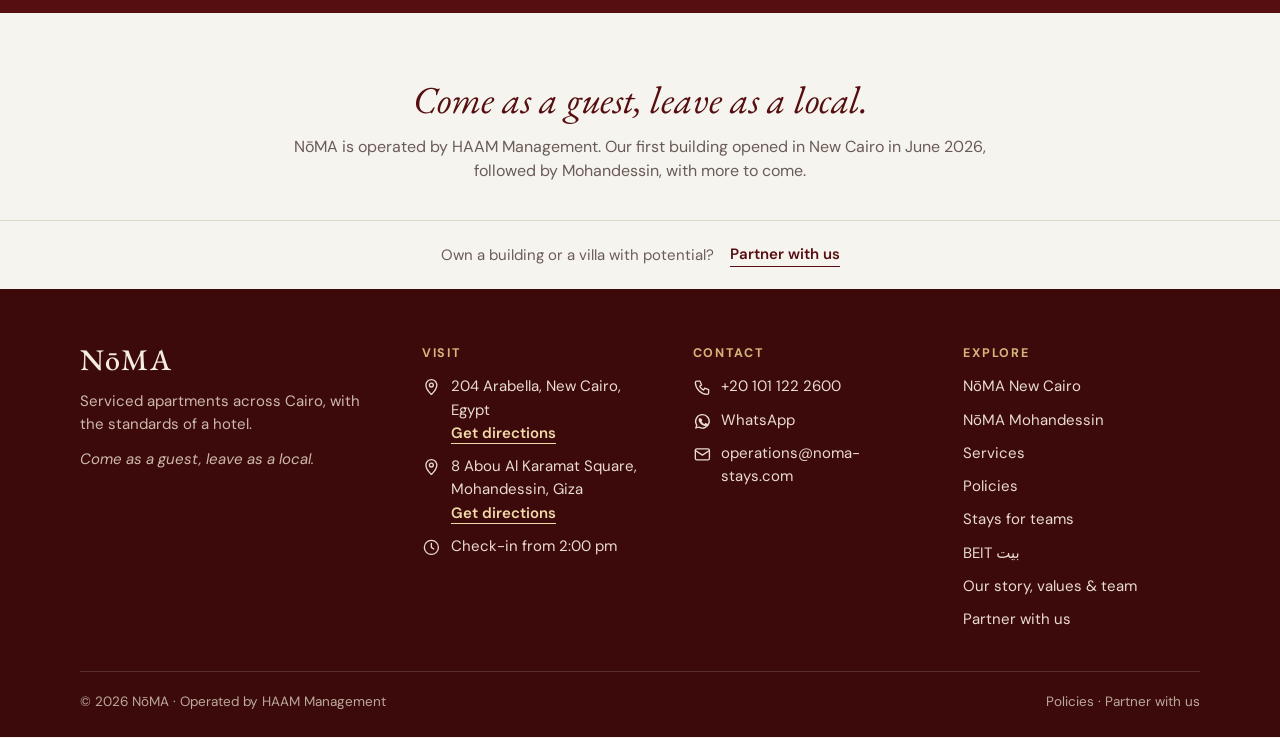
==== commit 7f9c17b6: "Homepage hero: rotate between NōMA buildings - Slides: New Cairo (local photo) and Mohandessin (firs" ====
--- a/index.html
+++ b/index.html
@@ -101,7 +101,13 @@
 
 /* hero */
 .hero{position:relative;color:#fff;background:var(--maroon-d);overflow:hidden}
-.hero-img{position:absolute;inset:0;width:100%;height:100%;object-fit:cover;object-position:center 30%}
+.hero-img{position:absolute;inset:0;width:100%;height:100%;object-fit:cover;object-position:center 30%;transition:opacity 1.2s ease}
+.hero-img.off{opacity:0}
+.hero-dots{position:absolute;z-index:3;bottom:76px;inset-inline-end:max(20px,calc((100% - 1160px)/2 + 20px));display:flex;gap:8px}
+.hero-dots button{width:10px;height:10px;padding:0;border-radius:50%;border:1.5px solid rgba(255,255,255,.85);background:transparent;cursor:pointer}
+.hero-dots button[aria-current="true"]{background:#fff}
+.hero-address .lbl{transition:opacity .4s}
+@media (max-width:760px){.hero-dots{bottom:70px}}
 .hero::after{content:"";position:absolute;inset:0;background:linear-gradient(90deg,rgba(40,8,10,.86) 0%,rgba(40,8,10,.62) 48%,rgba(40,8,10,.12) 100%)}
 [dir="rtl"] .hero::after{background:linear-gradient(270deg,rgba(40,8,10,.86) 0%,rgba(40,8,10,.62) 48%,rgba(40,8,10,.12) 100%)}
 .hero-inner{position:relative;z-index:2;padding-top:64px;padding-bottom:96px;max-width:1160px}
@@ -513,9 +519,9 @@
 
 <!-- ============ 1. HERO ============ -->
 <section class="hero" aria-labelledby="hero-title">
-  <img class="hero-img" src="assets/home/hero.jpg" alt="NōMA building at dusk with private balconies, 204 Arabella, New Cairo" fetchpriority="high">
+  <img class="hero-img" data-slide="0" src="assets/home/hero.jpg" alt="NōMA building at dusk with private balconies, 204 Arabella, New Cairo" fetchpriority="high">
   <div class="container hero-inner">
-    <a class="hero-address" href="#locations"><svg class="icon"><use href="#i-pin"/></svg><span data-i18n="hero.locs">New Cairo · Mohandessin</span></a>
+    <a class="hero-address" id="hero-pill" href="#locations"><svg class="icon"><use href="#i-pin"/></svg><span class="lbl">NōMA New Cairo · 204 Arabella</span></a>
     <h1 id="hero-title" data-i18n="hero.title">Serviced apartments in Cairo, with the standards of a hotel.</h1>
     <p class="hero-sub" data-i18n="hero.sub3">Studios to two-bedroom apartments in NōMA buildings across Cairo, now in New Cairo and Mohandessin, with more on the way. Nightly, monthly, or for your whole team.</p>
     <div class="hero-ctas">
@@ -1024,9 +1030,9 @@
 'use strict';
 var WA='201011222600';
 var CODES={noma:'q3dbO7',mohandessin:'Av8AgC'};
-/* Slide-in booking window per location. Mohandessin stays false until its Cloudbeds
-   Booking Engine allows this site's domains; until then it opens the Cloudbeds booking page in a new tab. */
-var OVERLAY={noma:true,mohandessin:false};
+/* Slide-in booking window per location (false = open the Cloudbeds booking page in a new tab).
+   Each location's Cloudbeds Booking Engine > Embeds > Whitelisted domains must list this site. */
+var OVERLAY={noma:true,mohandessin:true};
 function cbUrl(code){return 'https://us2.cloudbeds.com/en/reservation/'+code+'/'}
 var PH_TIME='<span class="ph">[TIME]</span>';
 var EGP='<span class="ph">[EGP ___]</span>';
@@ -1293,7 +1299,7 @@
 </script>
 
 <!-- Cloudbeds booking overlays (Immersive Experience): New Cairo q3dbO7, Mohandessin Av8AgC -->
-<div class="sr-only" aria-hidden="true"><cb-book-now-button property-code="q3dbO7" label="Book a stay" height="90vh" width="min(900px,95vw)"></cb-book-now-button></div>
+<div class="sr-only" aria-hidden="true"><cb-book-now-button property-code="q3dbO7" label="Book a stay" height="90vh" width="min(900px,95vw)"></cb-book-now-button><cb-book-now-button property-code="Av8AgC" label="Book a stay" height="90vh" width="min(900px,95vw)"></cb-book-now-button></div>
 <script type="text/javascript" src="https://static1.cloudbeds.com/booking-engine/latest/static/js/immersive-experience/cb-immersive-experience.js"></script>
 
 <script>
@@ -1396,6 +1402,55 @@
     if(!d||!d.ok||!d.rooms)return;data=d;cover();cards();
   }).catch(function(){});
   document.querySelectorAll('.lang-switch button').forEach(function(b){b.addEventListener('click',function(){setTimeout(function(){if(data)cards()},0)})});
+})();
+</script>
+
+<script>
+/* Hero slideshow: one slide per NōMA building. The address pill follows the slide.
+   To add a building: add an entry to SLIDES (img = local photo, or cb = a /api/rooms location
+   whose first real Cloudbeds photo is used). Auto-rotation is off for reduced-motion users. */
+(function(){
+  var SLIDES=[
+    {img:'assets/home/hero.jpg',href:'#apartments',en:'NōMA New Cairo · 204 Arabella',ar:'نوما القاهرة الجديدة · 204 أرابيلا',alt:'NōMA New Cairo building at dusk'},
+    {cb:'mohandessin',href:'mohandessin.html',en:'NōMA Mohandessin · 8 Abou Al Karamat Sq.',ar:'نوما المهندسين · 8 ميدان أبو الكرامات',alt:'Apartment at NōMA Mohandessin'}
+  ];
+  var hero=document.querySelector('.hero'),pill=document.getElementById('hero-pill');
+  if(!hero||!pill)return;
+  var lbl=pill.querySelector('.lbl'),first=hero.querySelector('.hero-img');
+  var AI=/chatgpt|dall-?e|midjourney|gemini|ai[-_]?generated/i;
+  var ready=[{s:SLIDES[0],el:first}],cur=0,timer=null,dots=null;
+  var still=window.matchMedia&&matchMedia('(prefers-reduced-motion: reduce)').matches;
+  function ar(){return document.documentElement.lang==='ar'}
+  function label(){var s=ready[cur].s;lbl.textContent=ar()?s.ar:s.en;pill.href=s.href}
+  function show(i){
+    cur=(i+ready.length)%ready.length;
+    ready.forEach(function(r,k){r.el.classList.toggle('off',k!==cur)});
+    lbl.style.opacity=0;setTimeout(function(){label();lbl.style.opacity=1},250);
+    if(dots)[].forEach.call(dots.children,function(b,k){b.setAttribute('aria-current',k===cur?'true':'false')});
+  }
+  function start(){stop();if(!still&&ready.length>1)timer=setInterval(function(){if(!document.hidden)show(cur+1)},6500)}
+  function stop(){if(timer)clearInterval(timer);timer=null}
+  function buildDots(){
+    if(ready.length<2)return;if(dots)dots.remove();
+    dots=document.createElement('div');dots.className='hero-dots';dots.setAttribute('aria-label','Buildings');
+    ready.forEach(function(r,k){var b=document.createElement('button');b.type='button';b.setAttribute('aria-label',r.s.en);b.onclick=function(){show(k);start()};dots.appendChild(b)});
+    hero.appendChild(dots);show(cur);
+  }
+  function add(s,src){
+    var im=document.createElement('img');im.className='hero-img off';im.alt=s.alt;im.decoding='async';
+    im.onload=function(){ready.push({s:s,el:im});buildDots();start()};
+    first.parentNode.insertBefore(im,first.nextSibling);im.src=src;
+  }
+  label();
+  SLIDES.slice(1).forEach(function(s){
+    if(s.img){add(s,s.img);return}
+    fetch('/api/rooms?location='+encodeURIComponent(s.cb),{headers:{Accept:'application/json'}}).then(function(r){return r.json()}).then(function(d){
+      if(!d||!d.ok||!d.rooms)return;var url=null;
+      d.rooms.some(function(rm){return (rm.photos||[]).some(function(u){if(!AI.test(u)){url=u;return true}})});
+      if(url)add(s,url);
+    }).catch(function(){});
+  });
+  document.querySelectorAll('.lang-switch button').forEach(function(b){b.addEventListener('click',function(){setTimeout(label,0)})});
 })();
 </script>
 
